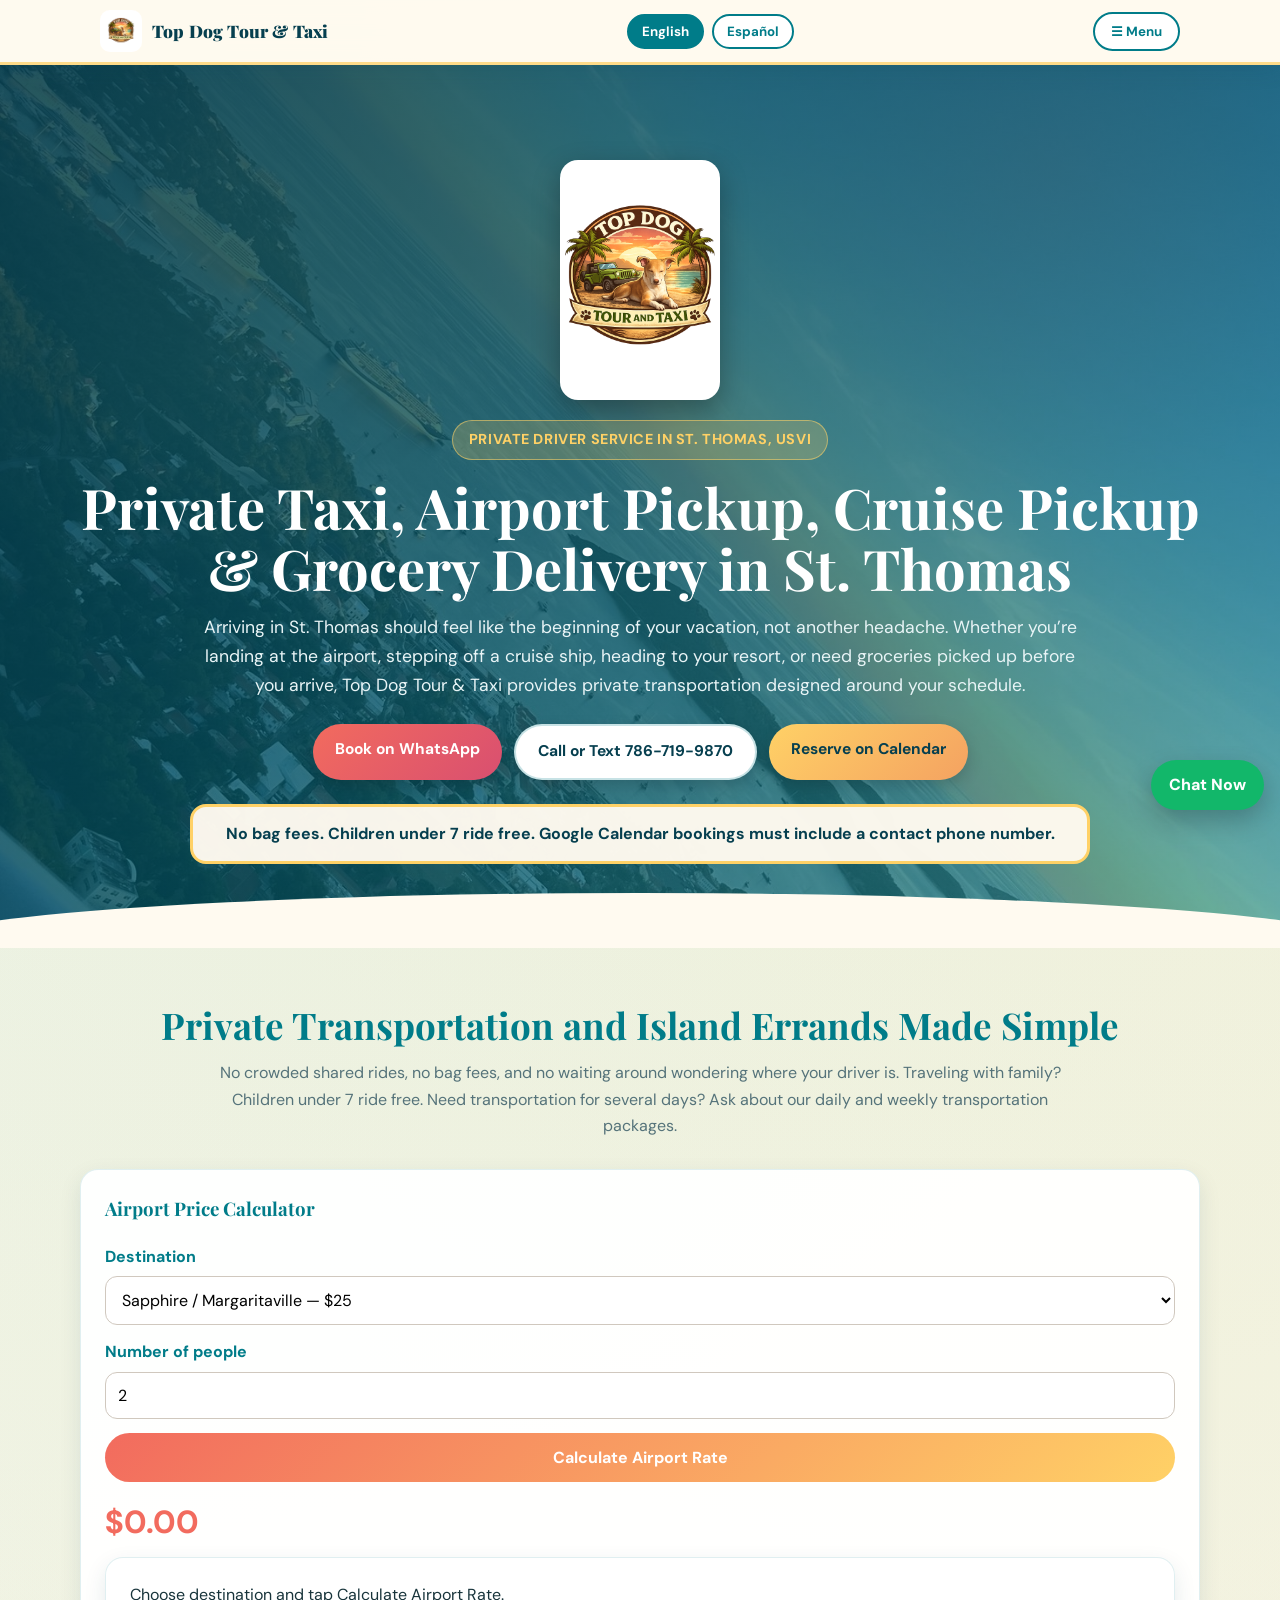
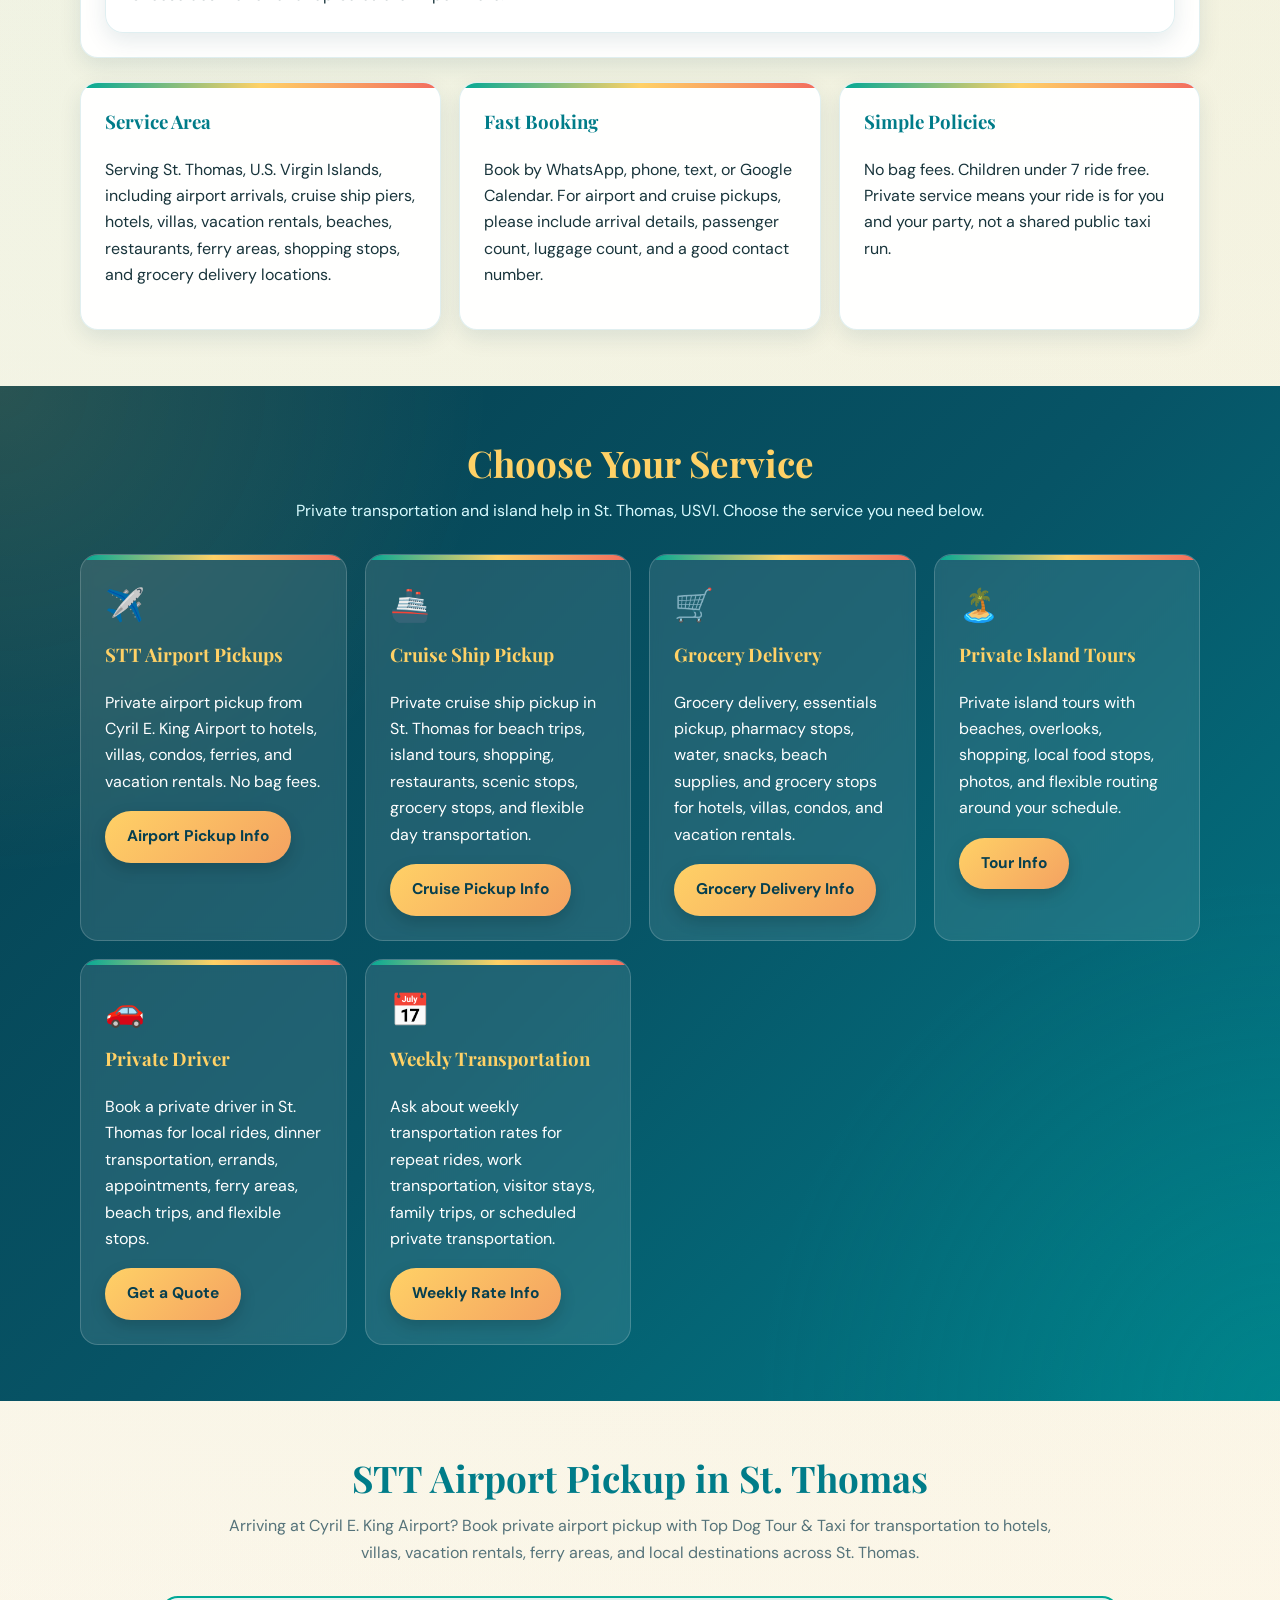
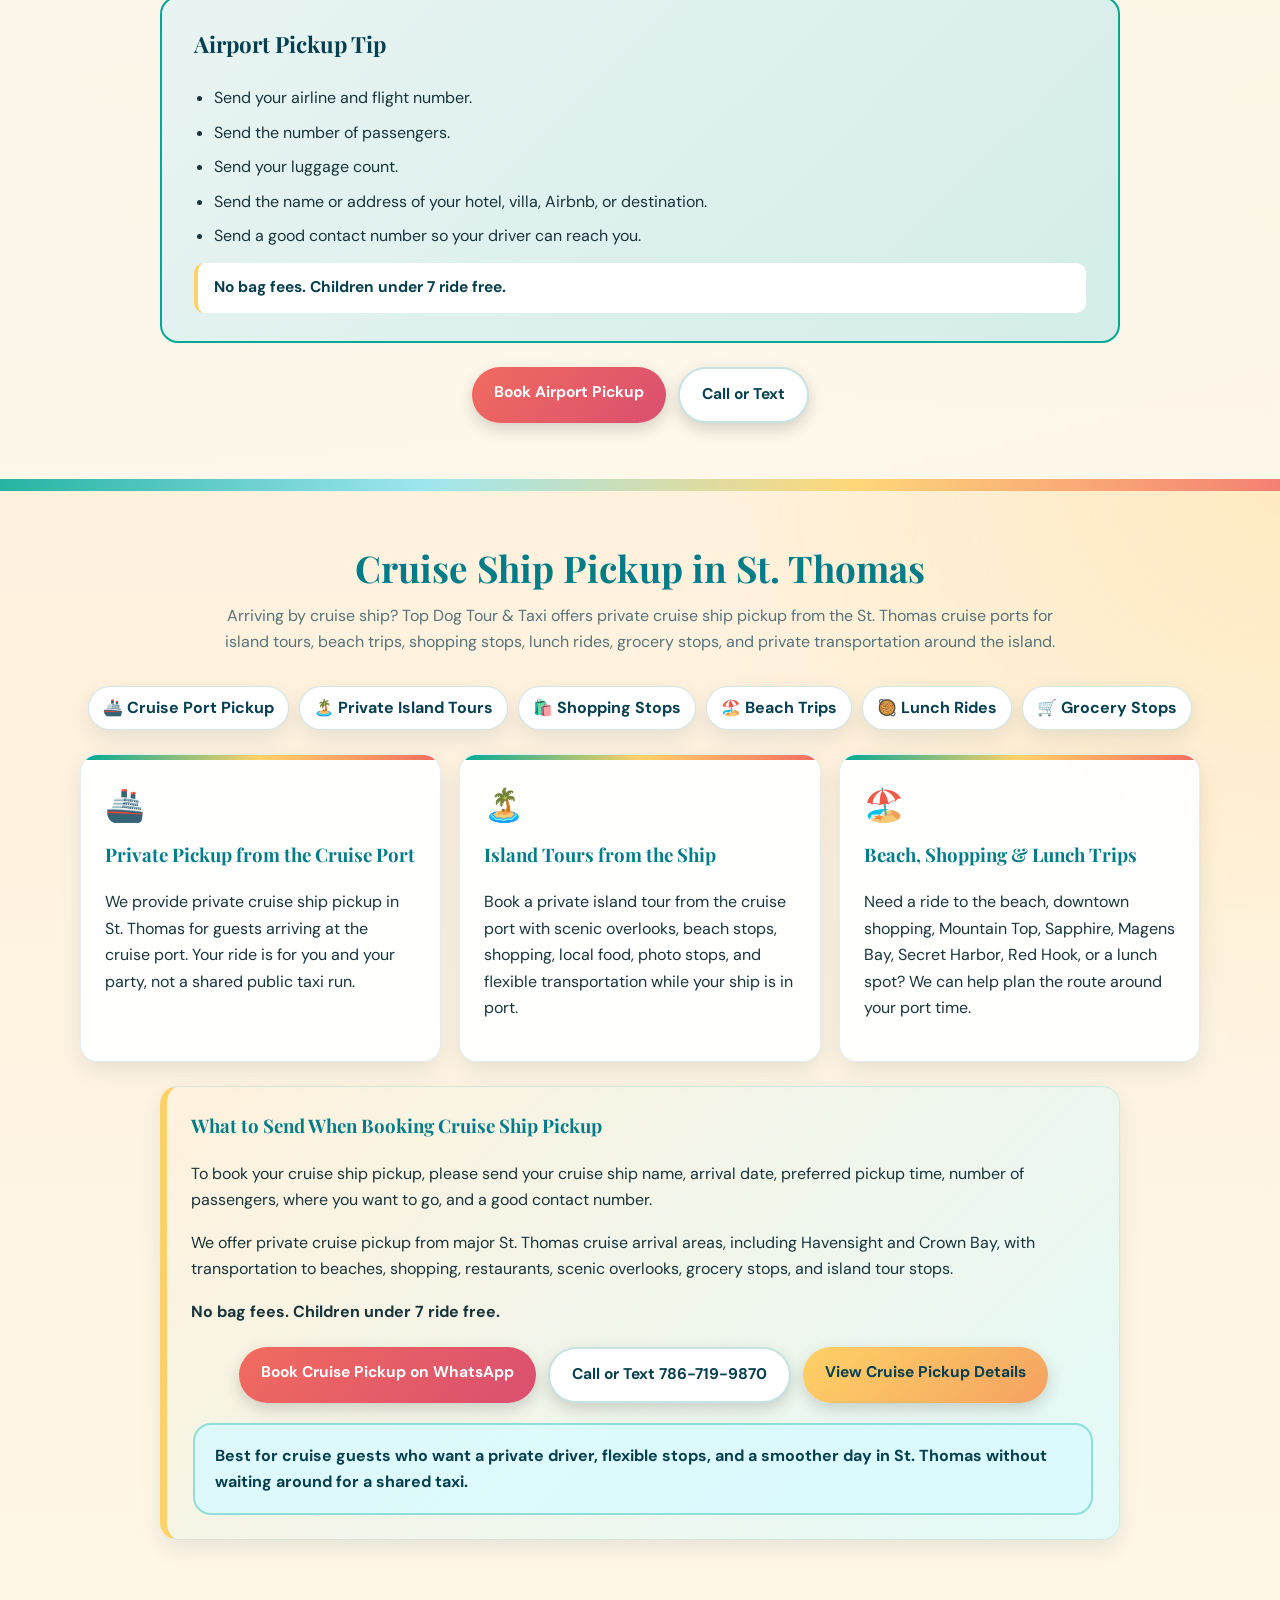
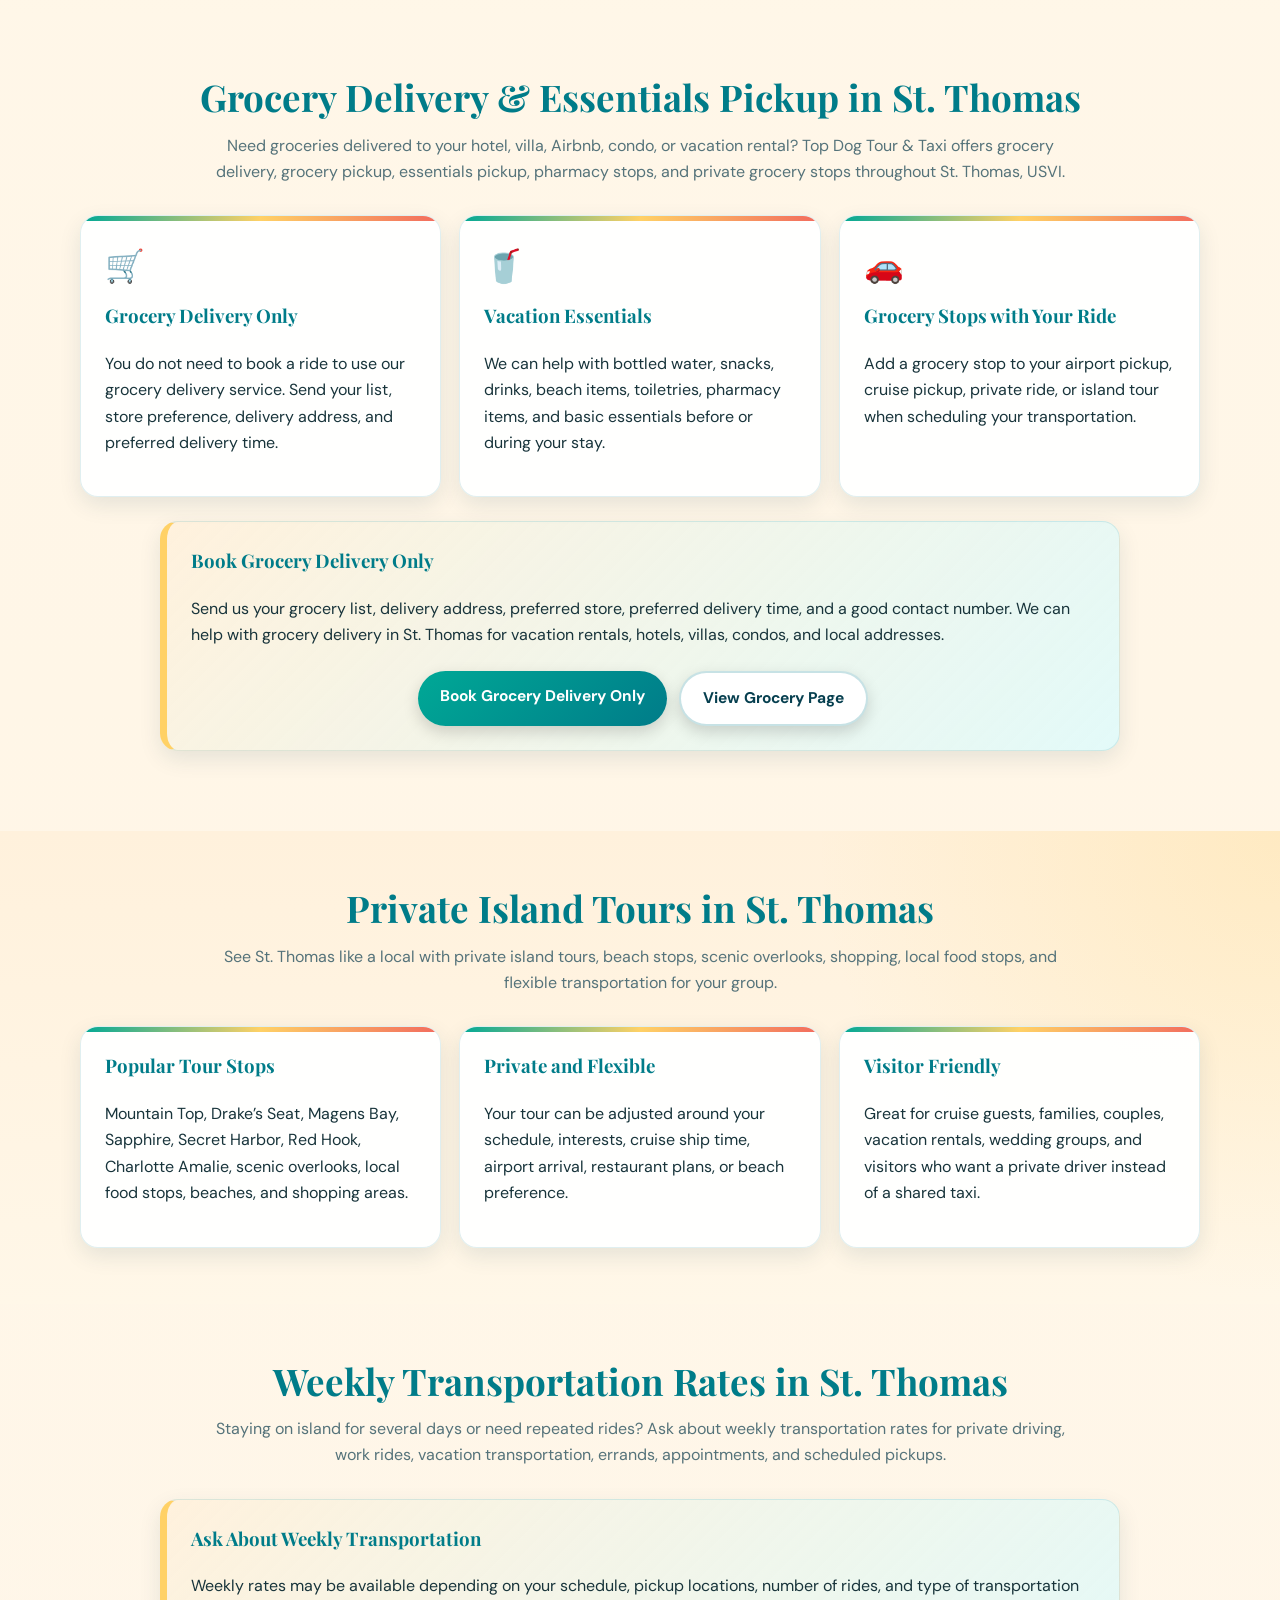
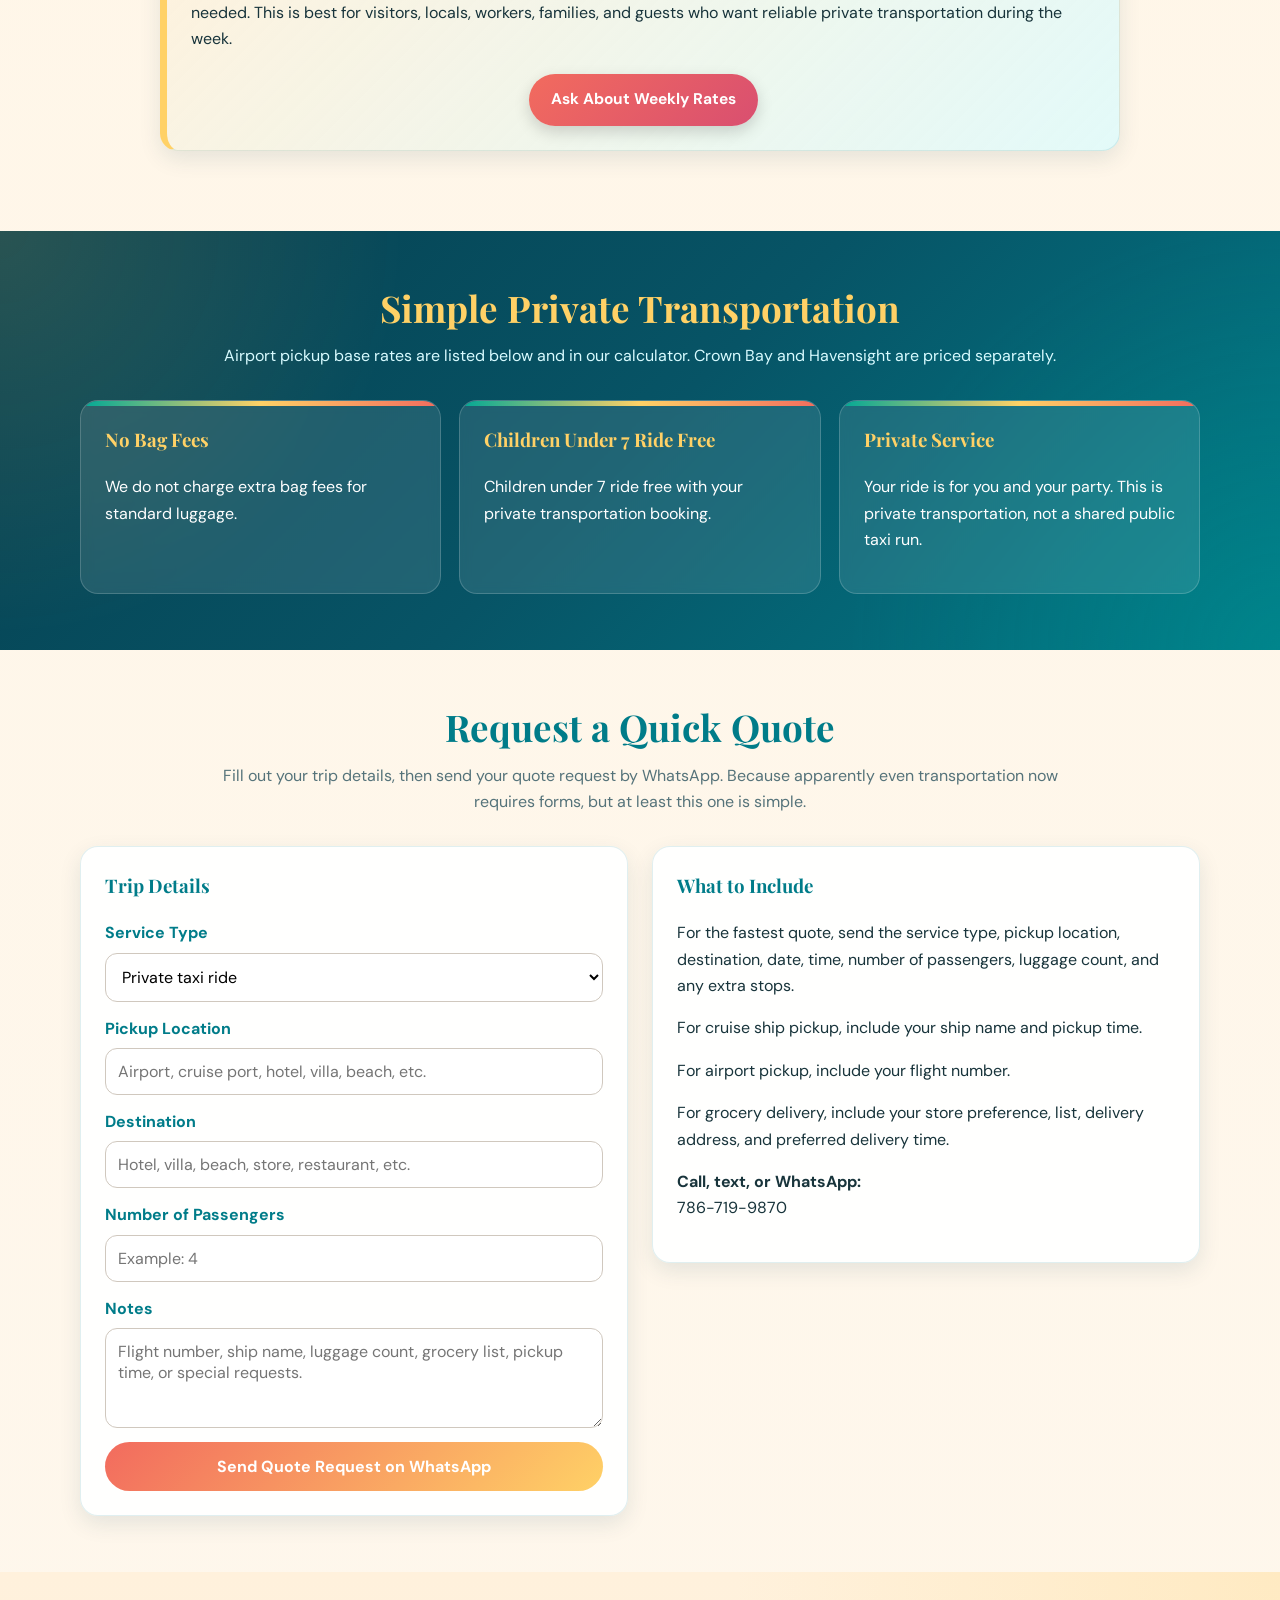
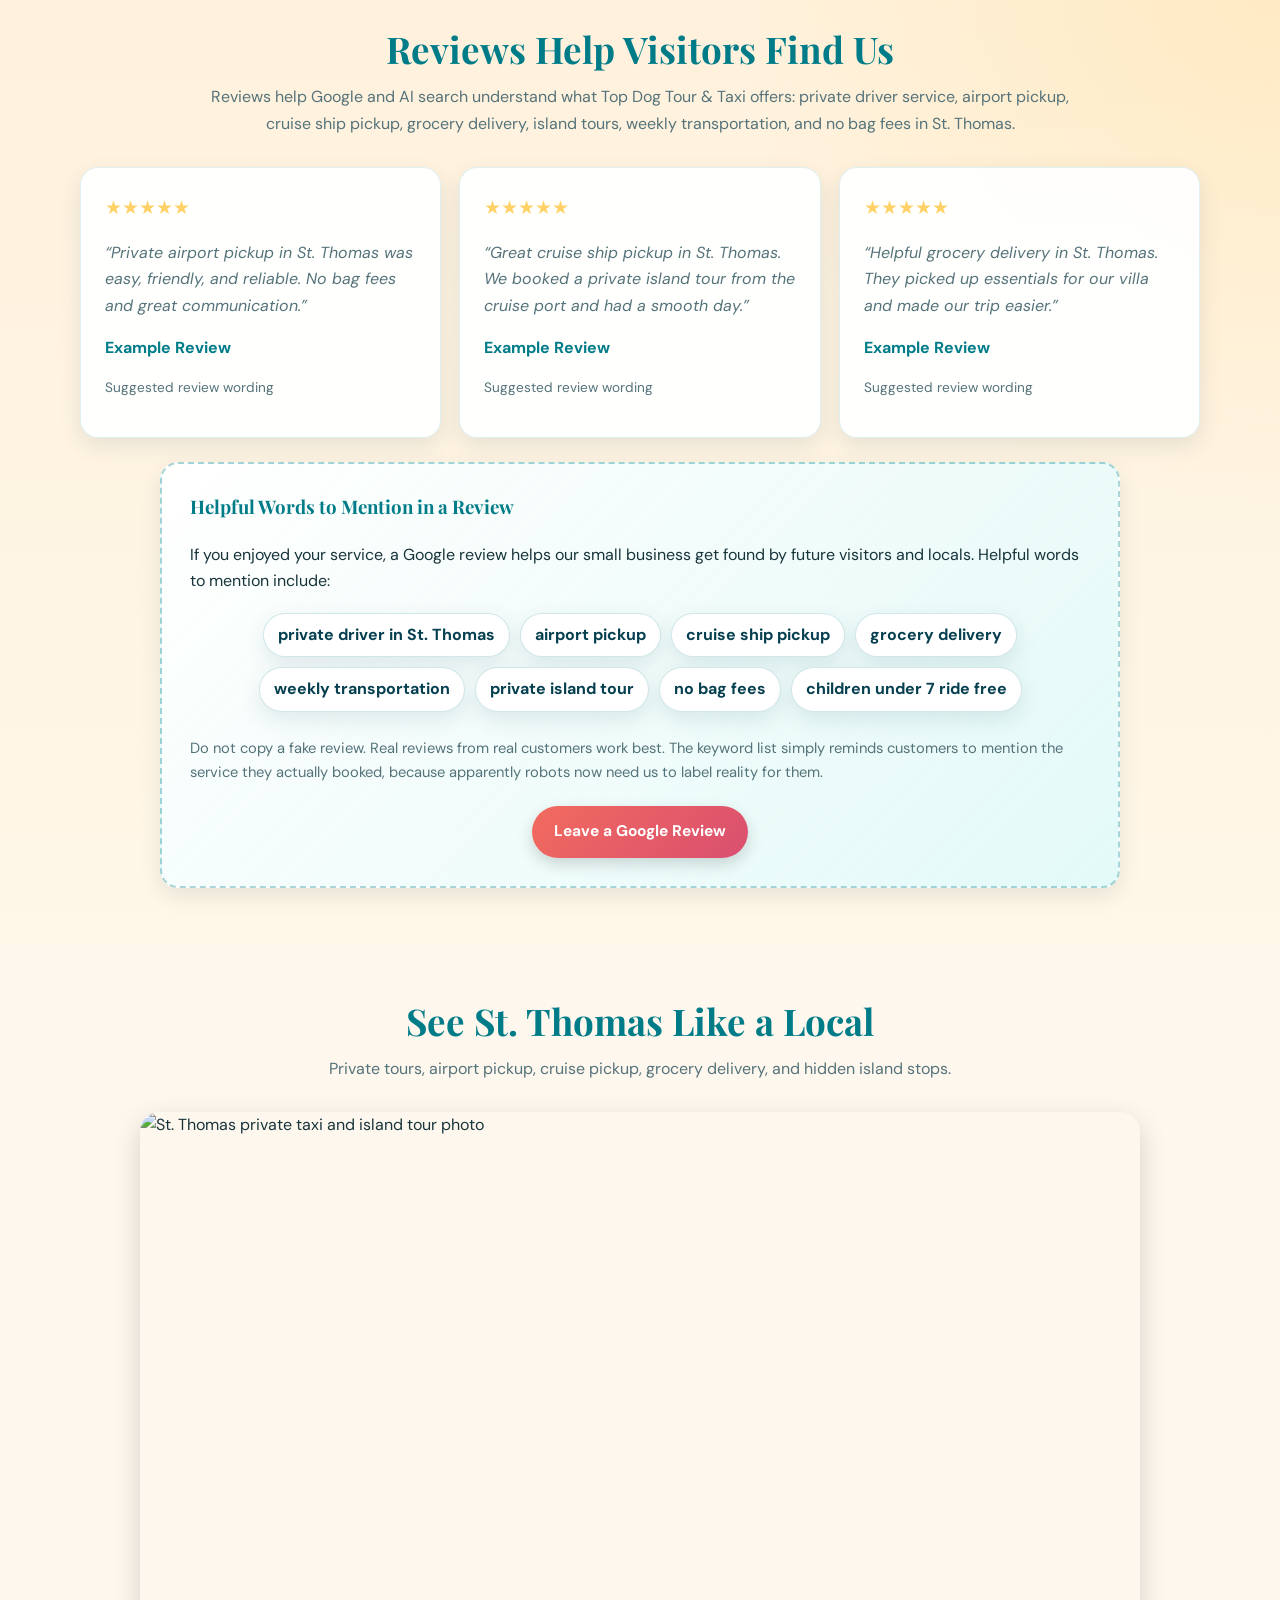
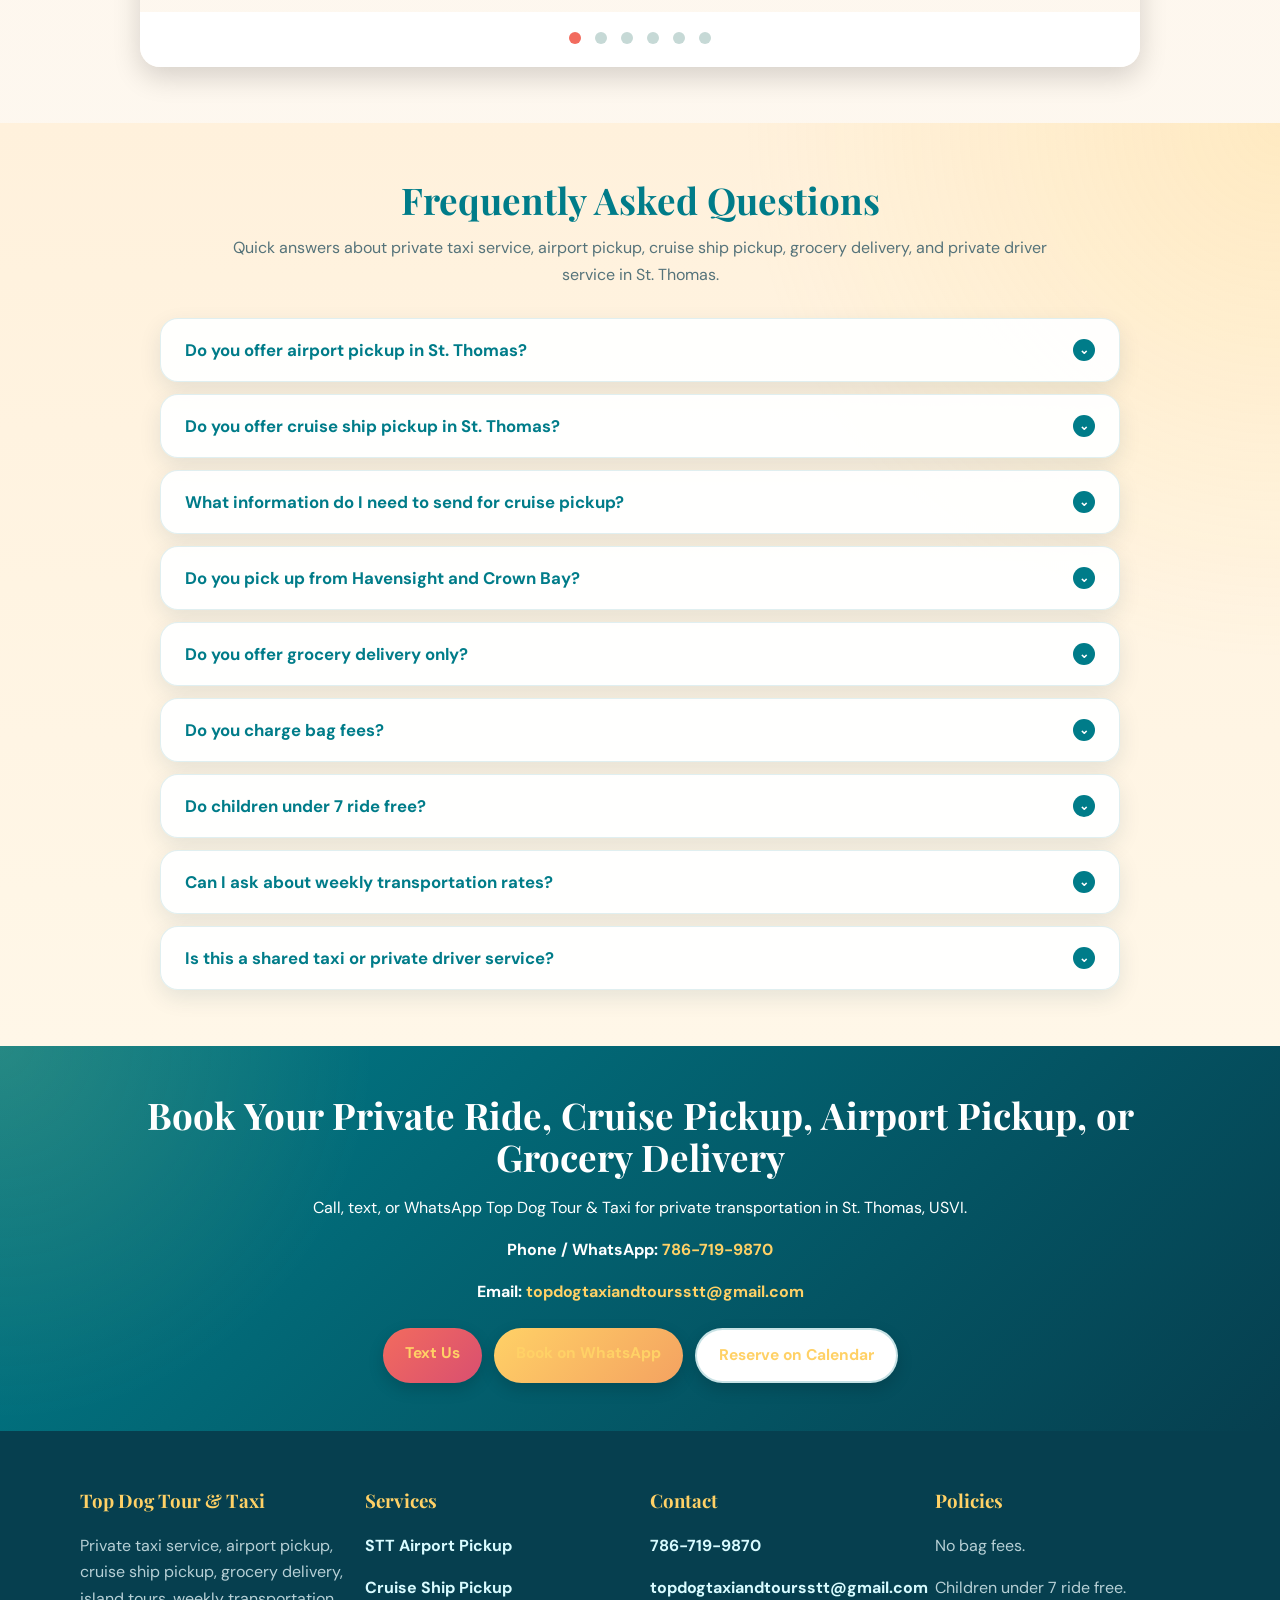
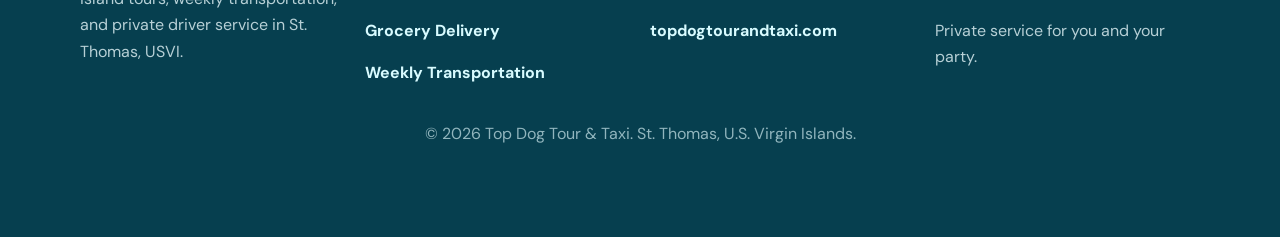
==== index.html @ 9dd07fcc "Improve homepage copy and contact UX for SEO" ====
<!DOCTYPE html>
<html lang="en">
<head>
  <meta charset="UTF-8" />
  <meta name="viewport" content="width=device-width, initial-scale=1.0" />

  <title>Private Taxi, Airport Pickup, Cruise Pickup & Grocery Delivery in St. Thomas | Top Dog Tour & Taxi</title>

  <meta name="description" content="Book private taxi rides, STT airport pickups, cruise ship pickup, private island tours, grocery stops, grocery delivery, essentials pickup, weekly transportation, and private driver service in St. Thomas, USVI. No bag fees. Children under 7 ride free." />

  <meta name="keywords" content="St. Thomas taxi service, private taxi St Thomas USVI, airport pickup St Thomas, STT airport pickup, cruise ship pickup St Thomas, cruise port transportation St Thomas, private island tour St Thomas, grocery delivery St Thomas, grocery pickup St Thomas, private driver St Thomas, weekly transportation St Thomas, Top Dog Tour and Taxi" />

  <meta name="robots" content="index, follow" />
  <link rel="canonical" href="https://topdogtourandtaxi.com/" />

  <meta property="og:title" content="Private Taxi, Airport Pickup, Cruise Pickup & Grocery Delivery in St. Thomas | Top Dog Tour & Taxi" />
  <meta property="og:description" content="Private rides, airport pickups, cruise ship pickup, island tours, grocery delivery, grocery stops, and flexible transportation in St. Thomas, USVI. No bag fees. Children under 7 ride free." />
  <meta property="og:url" content="https://topdogtourandtaxi.com/" />
  <meta property="og:type" content="website" />
  <meta property="og:image" content="https://topdogtourandtaxi.com/logo1.png" />

  <script type="application/ld+json">
  {
    "@context": "https://schema.org",
    "@type": "TaxiService",
    "name": "Top Dog Tour & Taxi",
    "url": "https://topdogtourandtaxi.com/",
    "telephone": "+17867199870",
    "email": "topdogtaxiandtoursstt@gmail.com",
    "image": "https://topdogtourandtaxi.com/logo1.png",
    "openingHours": "Mo-Su 00:00-23:59",
    "areaServed": {
      "@type": "Place",
      "name": "St. Thomas, U.S. Virgin Islands"
    },
    "description": "Private taxi rides, STT airport pickups, cruise ship pickup, island tours, grocery delivery, grocery stops, essentials pickup, weekly transportation, and private driver service in St. Thomas, USVI.",
    "priceRange": "$$",
    "sameAs": [
      "https://topdogtourandtaxi.com/",
      "https://www.facebook.com/"
    ],
    "hasOfferCatalog": {
      "@type": "OfferCatalog",
      "name": "Transportation and Delivery Services",
      "itemListElement": [
        {
          "@type": "Offer",
          "itemOffered": {
            "@type": "Service",
            "name": "Private Taxi Service in St. Thomas"
          }
        },
        {
          "@type": "Offer",
          "itemOffered": {
            "@type": "Service",
            "name": "STT Airport Pickup"
          }
        },
        {
          "@type": "Offer",
          "itemOffered": {
            "@type": "Service",
            "name": "Cruise Ship Pickup in St. Thomas"
          }
        },
        {
          "@type": "Offer",
          "itemOffered": {
            "@type": "Service",
            "name": "Grocery Delivery in St. Thomas"
          }
        },
        {
          "@type": "Offer",
          "itemOffered": {
            "@type": "Service",
            "name": "Private Island Tours in St. Thomas"
          }
        }
      ]
    }
  }
  </script>

  <style>
    @import url('https://fonts.googleapis.com/css2?family=Playfair+Display:wght@700;900&family=DM+Sans:wght@400;500;700&display=swap');

    * {
      box-sizing: border-box;
    }

    :root {
      --sand: #fff1dc;
      --warm: #f7dfbf;
      --ocean: #007c89;
      --deep: #063f4f;
      --teal: #00a896;
      --aqua: #8ee3ef;
      --lagoon: #d8fbff;
      --palm: #2f7d4f;
      --sun: #ffd166;
      --mango: #f4a261;
      --coral: #f26b5e;
      --hibiscus: #d94f70;
      --cream: #fffaf0;
      --white: #ffffff;
      --text: #18343b;
      --muted: #55737a;
      --border: #ead8c0;
      --shadow: 0 14px 34px rgba(6,63,79,0.16);
      --shadow-soft: 0 8px 22px rgba(6,63,79,0.10);
      --radius: 18px;
    }

    html {
      scroll-behavior: smooth;
    }

    body {
      margin: 0;
      font-family: 'DM Sans', Arial, sans-serif;
      background:
        radial-gradient(circle at top left, rgba(142,227,239,0.22), transparent 34%),
        radial-gradient(circle at top right, rgba(255,209,102,0.20), transparent 32%),
        linear-gradient(180deg, #fffaf0 0%, #fff6e7 48%, #fdf8f2 100%);
      color: var(--text);
      line-height: 1.65;
    }

    a {
      color: inherit;
      text-decoration: none;
    }

    img {
      max-width: 100%;
      height: auto;
    }

    .container {
      width: min(1120px, calc(100% - 32px));
      margin: 0 auto;
    }

    .skip-link {
      position: absolute;
      left: -999px;
      top: 12px;
      background: var(--deep);
      color: white;
      padding: 10px 14px;
      border-radius: 10px;
      z-index: 9999;
    }

    .skip-link:focus {
      left: 12px;
    }

    .topbar {
      position: sticky;
      top: 0;
      z-index: 99;
      background: rgba(255,250,240,0.96);
      backdrop-filter: blur(12px);
      box-shadow: 0 5px 22px rgba(6,63,79,0.12);
      border-bottom: 3px solid rgba(255,209,102,0.75);
    }

    .topbar-inner {
      max-width: 1120px;
      margin: auto;
      padding: 10px 20px;
      display: flex;
      align-items: center;
      justify-content: space-between;
      gap: 12px;
    }

    .brand {
      display: flex;
      align-items: center;
      gap: 10px;
      font-family: 'Playfair Display', serif;
      font-weight: 900;
      color: var(--deep);
      font-size: 1.08rem;
      white-space: nowrap;
      letter-spacing: 0.01em;
    }

    .brand img {
      width: 42px;
      height: 42px;
      object-fit: contain;
      border-radius: 10px;
      background: white;
    }

    .langs {
      display: flex;
      gap: 8px;
    }

    .lang-btn {
      border: 2px solid var(--ocean);
      background: white;
      color: var(--ocean);
      padding: 7px 13px;
      border-radius: 999px;
      font-weight: 700;
      cursor: pointer;
      font-family: 'DM Sans', sans-serif;
    }

    .lang-btn.active {
      background: var(--ocean);
      color: white;
    }

    .menu-wrap {
      position: relative;
    }

    .menu-button {
      border: 2px solid var(--ocean);
      background: white;
      color: var(--ocean);
      border-radius: 999px;
      padding: 9px 16px;
      font-weight: 700;
      cursor: pointer;
      font-family: 'DM Sans', sans-serif;
    }

    .menu {
      display: none;
      position: absolute;
      right: 0;
      top: 50px;
      background: white;
      min-width: 290px;
      border-radius: 18px;
      box-shadow: 0 12px 32px rgba(0,0,0,0.16);
      overflow: hidden;
      border: 1px solid var(--border);
    }

    .menu.open {
      display: block;
    }

    .menu a {
      display: block;
      padding: 13px 18px;
      color: var(--text);
      font-weight: 700;
      border-bottom: 1px solid #f0ece7;
    }

    .menu a:hover {
      background: var(--sand);
    }

    header.hero {
      position: relative;
      color: white;
      text-align: center;
      padding: 95px 20px 84px;
      background:
        linear-gradient(135deg, rgba(6,63,79,0.88), rgba(0,124,137,0.58)),
        radial-gradient(circle at 20% 20%, rgba(255,209,102,0.25), transparent 28%),
        radial-gradient(circle at 82% 12%, rgba(242,107,94,0.24), transparent 26%),
        url("home-bg.jpg") center/cover no-repeat;
      overflow: hidden;
    }

    header.hero::after {
      content: "";
      position: absolute;
      left: -8%;
      right: -8%;
      bottom: -55px;
      height: 110px;
      background: var(--cream);
      border-radius: 50% 50% 0 0;
      z-index: 0;
    }

    .hero .container {
      position: relative;
      z-index: 1;
    }

    .top-logo {
      width: 160px;
      max-width: 80%;
      display: block;
      margin: 0 auto 20px;
      border-radius: 18px;
      background: white;
      box-shadow: 0 10px 28px rgba(0,0,0,0.30);
    }

    .logo-fallback {
      display: none;
      margin: 0 auto 20px;
      background: white;
      color: var(--ocean);
      border: 3px solid var(--sun);
      border-radius: 18px;
      padding: 18px;
      max-width: 330px;
      font-family: 'Playfair Display', serif;
      font-size: 1.5rem;
      font-weight: 900;
    }

    .eyebrow {
      display: inline-block;
      background: rgba(255,209,102,0.22);
      border: 1px solid rgba(255,209,102,0.55);
      color: var(--sun);
      border-radius: 999px;
      padding: 7px 16px;
      font-weight: 700;
      margin-bottom: 16px;
      letter-spacing: 0.04em;
      font-size: 0.9rem;
      text-transform: uppercase;
    }

    h1 {
      font-family: 'Playfair Display', serif;
      font-size: clamp(2rem, 5vw, 3.5rem);
      line-height: 1.1;
      margin: 0 0 14px;
    }

    .subtitle {
      max-width: 900px;
      margin: 0 auto 24px;
      color: #e8f4f6;
      font-size: 1.1rem;
    }

    .button-row {
      display: flex;
      flex-wrap: wrap;
      justify-content: center;
      gap: 12px;
      margin-top: 22px;
    }

    .btn {
      display: inline-block;
      padding: 13px 22px;
      border-radius: 999px;
      font-weight: 700;
      text-align: center;
      border: 0;
      cursor: pointer;
      box-shadow: 0 6px 16px rgba(0,0,0,0.16);
      transition: transform 0.15s, box-shadow 0.15s;
      font-family: 'DM Sans', sans-serif;
      font-size: 0.97rem;
    }

    .btn:hover {
      transform: translateY(-2px);
      box-shadow: 0 10px 22px rgba(0,0,0,0.22);
    }

    .btn-primary {
      background: linear-gradient(135deg, var(--coral), var(--hibiscus));
      color: white;
    }

    .btn-secondary {
      background: white;
      color: var(--deep);
      border: 2px solid rgba(0,124,137,0.22);
    }

    .btn-gold {
      background: linear-gradient(135deg, var(--sun), var(--mango));
      color: var(--deep);
    }

    .btn-teal {
      background: linear-gradient(135deg, var(--teal), var(--ocean));
      color: white;
    }

    .notice {
      max-width: 900px;
      margin: 24px auto 0;
      background: rgba(255,250,240,0.97);
      color: var(--deep);
      border: 3px solid var(--sun);
      border-radius: 16px;
      padding: 14px 18px;
      font-weight: 700;
    }

    section {
      padding: 56px 0;
    }

    h2 {
      font-family: 'Playfair Display', serif;
      text-align: center;
      color: var(--ocean);
      font-size: clamp(1.7rem, 4vw, 2.3rem);
      line-height: 1.15;
      margin: 0 0 14px;
    }

    .section-note {
      max-width: 860px;
      margin: 0 auto 30px;
      text-align: center;
      color: var(--muted);
    }

    .grid {
      display: grid;
      grid-template-columns: repeat(auto-fit, minmax(248px, 1fr));
      gap: 18px;
    }

    .card,
    .highlight,
    .quote-box,
    .faq-item,
    .testimonial,
    .review-card {
      background: rgba(255,255,255,0.94);
      border-radius: var(--radius);
      padding: 24px;
      box-shadow: var(--shadow-soft);
      border: 1px solid rgba(0,124,137,0.12);
    }

    .card {
      position: relative;
      overflow: hidden;
    }

    .card::before {
      content: "";
      position: absolute;
      top: 0;
      left: 0;
      width: 100%;
      height: 5px;
      background: linear-gradient(90deg, var(--teal), var(--sun), var(--coral));
    }

    .card h3,
    .highlight h3,
    .quote-box h3,
    .testimonial h3,
    .review-card h3 {
      margin-top: 0;
      color: var(--ocean);
      font-family: 'Playfair Display', serif;
    }

    .highlight {
      max-width: 960px;
      margin: 24px auto;
      background:
        linear-gradient(135deg, rgba(255,241,220,0.98), rgba(216,251,255,0.72));
      border-left: 7px solid var(--sun);
      border-top: 1px solid rgba(0,124,137,0.12);
    }

    .service-icon {
      font-size: 2rem;
      margin-bottom: 8px;
    }

    .small {
      font-size: 0.92rem;
      color: var(--muted);
    }

    .dark-section {
      background:
        radial-gradient(circle at top left, rgba(255,209,102,0.14), transparent 30%),
        radial-gradient(circle at bottom right, rgba(0,168,150,0.20), transparent 32%),
        linear-gradient(135deg, #063f4f 0%, #075466 50%, #007c89 100%);
      color: white;
    }

    .dark-section h2 {
      color: var(--sun);
    }

    .dark-section .section-note {
      color: #d8fbff;
    }

    .dark-section .card,
    .dark-section .testimonial {
      background: rgba(255,255,255,0.10);
      color: white;
      border: 1px solid rgba(255,255,255,0.18);
      box-shadow: none;
      backdrop-filter: blur(6px);
    }

    .dark-section .card h3,
    .dark-section .testimonial h3 {
      color: var(--sun);
    }

    .dark-section .small {
      color: #d8fbff;
    }

    .sand-section {
      background:
        radial-gradient(circle at top right, rgba(255,209,102,0.22), transparent 34%),
        linear-gradient(180deg, #fff1dc 0%, #fff7e8 100%);
    }

    .tropical-divider {
      height: 12px;
      background: linear-gradient(90deg, var(--teal), var(--aqua), var(--sun), var(--coral));
      opacity: 0.85;
    }

    .cruise-badge-row,
    .keyword-badge-row {
      display: flex;
      flex-wrap: wrap;
      gap: 10px;
      justify-content: center;
      margin: 18px 0 24px;
    }

    .cruise-badge,
    .keyword-badge {
      background: white;
      color: var(--deep);
      border: 1px solid rgba(0,124,137,0.18);
      border-radius: 999px;
      padding: 8px 14px;
      font-weight: 700;
      box-shadow: var(--shadow-soft);
    }

    .port-note {
      background: rgba(216,251,255,0.82);
      border: 2px solid rgba(0,168,150,0.35);
      border-radius: var(--radius);
      padding: 18px 20px;
      color: var(--deep);
      font-weight: 700;
      margin: 20px auto 0;
      max-width: 900px;
    }

    .steps {
      counter-reset: step;
    }

    .step {
      position: relative;
      padding-left: 58px;
    }

    .step::before {
      counter-increment: step;
      content: counter(step);
      position: absolute;
      left: 18px;
      top: 22px;
      width: 32px;
      height: 32px;
      border-radius: 50%;
      background: var(--coral);
      color: white;
      display: grid;
      place-items: center;
      font-weight: 700;
    }

    .form-grid {
      display: grid;
      grid-template-columns: 1fr 1fr;
      gap: 24px;
      align-items: start;
    }

    .field {
      display: flex;
      flex-direction: column;
      gap: 6px;
      margin-bottom: 14px;
    }

    label {
      font-weight: 700;
      color: var(--ocean);
    }

    input,
    select,
    textarea {
      width: 100%;
      padding: 12px;
      border: 1px solid #d0c8be;
      border-radius: 12px;
      font-size: 1rem;
      background: white;
      font-family: 'DM Sans', sans-serif;
    }

    textarea {
      min-height: 100px;
      resize: vertical;
    }

    .calc-btn {
      width: 100%;
      padding: 14px;
      background: linear-gradient(135deg, var(--coral), var(--sun));
      color: white;
      border: 0;
      border-radius: 999px;
      font-weight: 700;
      font-size: 1rem;
      cursor: pointer;
      font-family: 'DM Sans', sans-serif;
    }

    .quote-total {
      font-size: 2rem;
      font-weight: 700;
      color: var(--coral);
      margin: 8px 0;
    }

    .faq-list {
      display: grid;
      gap: 12px;
      max-width: 960px;
      margin: 0 auto;
    }

    .faq-item {
      padding: 0;
      overflow: hidden;
    }

    .faq-question {
      width: 100%;
      background: none;
      border: none;
      text-align: left;
      padding: 20px 24px;
      font-family: 'DM Sans', sans-serif;
      font-size: 1.05rem;
      font-weight: 700;
      color: var(--ocean);
      cursor: pointer;
      display: flex;
      justify-content: space-between;
      align-items: center;
      gap: 12px;
    }

    .faq-question:hover {
      background: var(--sand);
    }

    .faq-chevron {
      flex-shrink: 0;
      width: 22px;
      height: 22px;
      border-radius: 50%;
      background: var(--ocean);
      color: white;
      display: grid;
      place-items: center;
      font-size: 0.75rem;
      transition: transform 0.3s;
    }

    .faq-item.open .faq-chevron {
      transform: rotate(180deg);
    }

    .faq-answer {
      max-height: 0;
      overflow: hidden;
      transition: max-height 0.35s ease, padding 0.3s ease;
      padding: 0 24px;
      color: var(--muted);
      line-height: 1.7;
    }

    .faq-item.open .faq-answer {
      max-height: 500px;
      padding: 0 24px 20px;
    }

    .arrival-tip {
      background: linear-gradient(135deg, #e8f4f2, #d4ede9);
      border: 2px solid var(--teal);
      border-radius: var(--radius);
      padding: 28px 32px;
      max-width: 960px;
      margin: 0 auto 24px;
    }

    .arrival-tip h3 {
      font-family: 'Playfair Display', serif;
      color: var(--deep);
      margin-top: 0;
      font-size: 1.4rem;
    }

    .arrival-tip ul {
      padding-left: 20px;
      color: var(--text);
      margin: 12px 0;
    }

    .arrival-tip ul li {
      margin-bottom: 8px;
    }

    .tip-callout {
      background: white;
      border-left: 4px solid var(--sun);
      border-radius: 10px;
      padding: 12px 16px;
      margin-top: 14px;
      font-weight: 700;
      color: var(--deep);
      font-size: 0.97rem;
    }

    .reviews-grid {
      display: grid;
      grid-template-columns: repeat(auto-fit, minmax(280px, 1fr));
      gap: 18px;
    }

    .stars {
      color: var(--sun);
      font-size: 1.2rem;
      margin-bottom: 8px;
    }

    .review-text {
      color: var(--muted);
      font-style: italic;
      margin-bottom: 12px;
    }

    .review-author {
      font-weight: 700;
      color: var(--ocean);
    }

    .review-source {
      font-size: 0.85rem;
      color: var(--muted);
    }

    .review-request {
      max-width: 960px;
      margin: 24px auto 0;
      background:
        linear-gradient(135deg, rgba(255,255,255,0.96), rgba(216,251,255,0.72));
      border: 2px dashed rgba(0,124,137,0.32);
      border-radius: var(--radius);
      padding: 28px;
      box-shadow: var(--shadow-soft);
    }

    .review-request h3 {
      margin-top: 0;
      font-family: 'Playfair Display', serif;
      color: var(--ocean);
    }

    .slideshow {
      max-width: 1000px;
      margin: auto;
      overflow: hidden;
      border-radius: 20px;
      box-shadow: 0 10px 28px rgba(0,0,0,0.16);
    }

    .slides {
      display: none;
      width: 100%;
      height: 500px;
      object-fit: cover;
    }

    .slides.active {
      display: block;
    }

    .dots {
      text-align: center;
      padding: 14px;
      background: white;
    }

    .dot {
      height: 12px;
      width: 12px;
      margin: 0 5px;
      background: #c6d9d6;
      border-radius: 50%;
      display: inline-block;
      cursor: pointer;
    }

    .dot.active {
      background: var(--coral);
    }

    .contact-strip {
      background:
        radial-gradient(circle at top left, rgba(255,209,102,0.15), transparent 28%),
        linear-gradient(135deg, var(--ocean), var(--deep));
      color: white;
      text-align: center;
      padding: 48px 20px;
    }

    .contact-strip h2 {
      color: white;
    }

    .contact-strip a {
      color: var(--sun);
      font-weight: 700;
    }

    footer {
      background: var(--deep);
      color: #b7d0d6;
      padding: 36px 0 90px;
    }

    .footer-grid {
      display: grid;
      grid-template-columns: repeat(auto-fit, minmax(210px, 1fr));
      gap: 20px;
    }

    footer h3 {
      color: var(--sun);
      margin-bottom: 8px;
      font-family: 'Playfair Display', serif;
    }

    footer a {
      color: #d8fbff;
      font-weight: 700;
    }

    .copyright {
      text-align: center;
      padding: 18px 20px 0;
      color: #91b5bd;
    }


    .floating-sms {
      position: fixed;
      right: 16px;
      bottom: 90px;
      z-index: 1100;
      background: #12b76a;
      color: #fff;
      padding: 12px 18px;
      border-radius: 999px;
      font-weight: 800;
      text-decoration: none;
      box-shadow: 0 10px 24px rgba(0,0,0,.22);
    }

    .floating-sms:hover { filter: brightness(1.08); }

    .mobile-booking {
      display: none;
      position: fixed;
      left: 0;
      right: 0;
      bottom: 0;
      z-index: 100;
      background: white;
      border-top: 2px solid var(--sun);
      box-shadow: 0 -8px 22px rgba(0,0,0,0.12);
      padding: 10px;
      gap: 8px;
    }

    .mobile-booking a {
      flex: 1;
      text-align: center;
      border-radius: 999px;
      padding: 10px 8px;
      font-weight: 700;
      color: white;
      background: var(--ocean);
      font-size: 0.88rem;
    }

    .mobile-booking a:nth-child(1) {
      background: var(--ocean);
    }

    .mobile-booking a:nth-child(2) {
      background: var(--coral);
    }

    .mobile-booking a:nth-child(3) {
      background: var(--sun);
      color: var(--deep);
    }

    @media (max-width: 850px) {
      .topbar-inner {
        flex-wrap: wrap;
      }

      .form-grid {
        grid-template-columns: 1fr;
      }

      .btn {
        width: 100%;
      }

      h1 {
        font-size: 2rem;
      }

      .slides {
        height: 300px;
      }

      .mobile-booking {
        display: flex;
      }

      .arrival-tip {
        padding: 20px;
      }

      .menu {
        right: auto;
        left: 0;
      }
    }
  </style>
</head>

<body>
  <a class="skip-link" href="#main">Skip to main content</a>

  <div class="topbar">
    <div class="topbar-inner">
      <a class="brand" href="#top" aria-label="Top Dog Tour and Taxi home">
        <img src="logo1.png" alt="Top Dog Tour and Taxi logo" onerror="this.style.display='none';" />
        Top Dog Tour &amp; Taxi
      </a>

      <div class="langs">
        <button class="lang-btn active" onclick="setLanguage('en')" id="btnEn">English</button>
        <button class="lang-btn" onclick="setLanguage('es')" id="btnEs">Español</button>
      </div>

      <div class="menu-wrap">
        <button class="menu-button" id="menuButton" onclick="toggleMenu()">☰ Menu</button>
        <nav class="menu" id="mainMenu">
          <a href="#services">Services</a>
          <a href="#airport">Airport Pickups</a>
          <a href="#cruise">Cruise Ship Pickup</a>
          <a href="#grocery">Grocery Delivery</a>
          <a href="#weekly">Weekly Transportation</a>
          <a href="#rates">Rates</a>
          <a href="#quote">Quick Quote</a>
          <a href="price-calculator.html">Price Calculator</a>
          <a href="#reviews">Reviews</a>
          <a href="#faq">FAQ</a>
          <a href="#contact">Contact</a>
          <a href="local-rides.html">Local Rides</a>
          <a href="grocery.html">Grocery Page</a>
          <a href="cruise-pickup.html">Cruise Ship Page</a>
          <a href="https://wa.me/17867199870?text=Hi%20Top%20Dog%20Tour%20%26%20Taxi%2C%20I%20want%20to%20book%20a%20ride%20or%20grocery%20pickup%20in%20St.%20Thomas." target="_blank" rel="noopener">Book on WhatsApp</a>
        </nav>
      </div>
    </div>
  </div>

  <header class="hero" id="top">
    <div class="container">
      <img src="logo1.png" class="top-logo" alt="Top Dog Tour and Taxi Logo" width="160" height="160"
        onerror="this.style.display='none';document.getElementById('logoFallback').style.display='block';" />

      <div id="logoFallback" class="logo-fallback">Top Dog Tour &amp; Taxi</div>

      <div class="eyebrow"
        data-en="Private driver service in St. Thomas, USVI"
        data-es="Servicio privado de chofer en St. Thomas, USVI">
        Private driver service in St. Thomas, USVI
      </div>

      <h1
        data-en="Private Taxi, Airport Pickup, Cruise Pickup & Grocery Delivery in St. Thomas"
        data-es="Taxi privado, recogida en aeropuerto, recogida de cruceros y entrega de compras en St. Thomas">
        Private Taxi, Airport Pickup, Cruise Pickup &amp; Grocery Delivery in St. Thomas
      </h1>

      <p class="subtitle"
        data-en="Arriving in St. Thomas should feel like the beginning of your vacation, not another headache. Whether you’re landing at the airport, stepping off a cruise ship, heading to your resort, or need groceries picked up before you arrive, Top Dog Tour & Taxi provides private transportation designed around your schedule."
        data-es="Llegar a St. Thomas debe sentirse como el inicio de tus vacaciones, no como otro problema. Ya sea que llegues al aeropuerto, bajes de un crucero, vayas a tu resort o necesites compras antes de llegar, Top Dog Tour & Taxi ofrece transporte privado adaptado a tu horario.">
        Arriving in St. Thomas should feel like the beginning of your vacation, not another headache. Whether you’re landing at the airport, stepping off a cruise ship, heading to your resort, or need groceries picked up before you arrive, Top Dog Tour &amp; Taxi provides private transportation designed around your schedule.
      </p>

      <div class="button-row">
        <a class="btn btn-primary" href="https://wa.me/17867199870?text=Hi%20Top%20Dog%20Tour%20%26%20Taxi%2C%20I%20want%20to%20book%20a%20ride%20or%20grocery%20pickup%20in%20St.%20Thomas." target="_blank" rel="noopener">Book on WhatsApp</a>
        <a class="btn btn-secondary" href="tel:7867199870">Call or Text <span>786-719-9870</span></a>
        <a class="btn btn-gold" href="https://calendar.app.google/QhGbrGE2vqHfdK3t5" target="_blank" rel="noopener">Reserve on Calendar</a>
      </div>

      <div class="notice">
        No bag fees. Children under 7 ride free. Google Calendar bookings must include a contact phone number.
      </div>
    </div>
  </header>

  <main id="main">
    <section id="trust">
      <div class="container">
        <h2
          data-en="Private Transportation and Island Errands Made Simple"
          data-es="Transporte privado y diligencias en la isla sin complicaciones">
          Private Transportation and Island Errands Made Simple
        </h2>

        <p class="section-note">
          No crowded shared rides, no bag fees, and no waiting around wondering where your driver is. Traveling with family? Children under 7 ride free. Need transportation for several days? Ask about our daily and weekly transportation packages.
        </p>

        <div class="quote-box" style="margin-bottom:24px;">
          <h3>Airport Price Calculator</h3>
          <div class="field">
            <label for="airportZoneHome">Destination</label>
            <select id="airportZoneHome">
              <option value="25">Sapphire / Margaritaville — $25</option>
              <option value="23">Red Hook — $23</option>
              <option value="20">Bolongo — $20</option>
              <option value="12">Crown Bay — $12</option>
              <option value="15">Blackbeard’s Castle — $15</option>
              <option value="18">Marriott / Frenchman’s Reef — $18</option>
              <option value="25">Magens / Peterborg — $25</option>
              <option value="25">Ritz / Secret Harbour — $25</option>
              <option value="15">Havensight — $15</option>
              <option value="ask">Airbnb / villa not listed — custom/ask</option>
            </select>
          </div>
          <div class="field">
            <label for="airportPeopleHome">Number of people</label>
            <input id="airportPeopleHome" type="number" min="1" value="2" />
          </div>
          <button class="calc-btn" onclick="calcAirportHome()">Calculate Airport Rate</button>
          <div class="quote-total" id="airportTotalHome" style="margin-top:14px;">$0.00</div>
          <div class="quote-box" id="airportBreakdownHome">Choose destination and tap Calculate Airport Rate.</div>
        </div>

        <div class="grid">
          <div class="card">
            <h3>Service Area</h3>
            <p>
              Serving St. Thomas, U.S. Virgin Islands, including airport arrivals, cruise ship piers, hotels, villas, vacation rentals, beaches, restaurants, ferry areas, shopping stops, and grocery delivery locations.
            </p>
          </div>

          <div class="card">
            <h3>Fast Booking</h3>
            <p>
              Book by WhatsApp, phone, text, or Google Calendar. For airport and cruise pickups, please include arrival details, passenger count, luggage count, and a good contact number.
            </p>
          </div>

          <div class="card">
            <h3>Simple Policies</h3>
            <p>
              No bag fees. Children under 7 ride free. Private service means your ride is for you and your party, not a shared public taxi run.
            </p>
          </div>
        </div>
      </div>
    </section>

    <section id="services" class="dark-section">
      <div class="container">
        <h2>Choose Your Service</h2>
        <p class="section-note">
          Private transportation and island help in St. Thomas, USVI. Choose the service you need below.
        </p>

        <div class="grid">
          <div class="card">
            <div class="service-icon">✈️</div>
            <h3>STT Airport Pickups</h3>
            <p>
              Private airport pickup from Cyril E. King Airport to hotels, villas, condos, ferries, and vacation rentals. No bag fees.
            </p>
            <a class="btn btn-gold" href="#airport">Airport Pickup Info</a>
          </div>

          <div class="card">
            <div class="service-icon">🚢</div>
            <h3>Cruise Ship Pickup</h3>
            <p>
              Private cruise ship pickup in St. Thomas for beach trips, island tours, shopping, restaurants, scenic stops, grocery stops, and flexible day transportation.
            </p>
            <a class="btn btn-gold" href="#cruise">Cruise Pickup Info</a>
          </div>

          <div class="card">
            <div class="service-icon">🛒</div>
            <h3>Grocery Delivery</h3>
            <p>
              Grocery delivery, essentials pickup, pharmacy stops, water, snacks, beach supplies, and grocery stops for hotels, villas, condos, and vacation rentals.
            </p>
            <a class="btn btn-gold" href="#grocery">Grocery Delivery Info</a>
          </div>

          <div class="card">
            <div class="service-icon">🏝️</div>
            <h3>Private Island Tours</h3>
            <p>
              Private island tours with beaches, overlooks, shopping, local food stops, photos, and flexible routing around your schedule.
            </p>
            <a class="btn btn-gold" href="#tours">Tour Info</a>
          </div>

          <div class="card">
            <div class="service-icon">🚗</div>
            <h3>Private Driver</h3>
            <p>
              Book a private driver in St. Thomas for local rides, dinner transportation, errands, appointments, ferry areas, beach trips, and flexible stops.
            </p>
            <a class="btn btn-gold" href="#quote">Get a Quote</a>
          </div>

          <div class="card">
            <div class="service-icon">📅</div>
            <h3>Weekly Transportation</h3>
            <p>
              Ask about weekly transportation rates for repeat rides, work transportation, visitor stays, family trips, or scheduled private transportation.
            </p>
            <a class="btn btn-gold" href="#weekly">Weekly Rate Info</a>
          </div>
        </div>
      </div>
    </section>

    <section id="airport">
      <div class="container">
        <h2>STT Airport Pickup in St. Thomas</h2>
        <p class="section-note">
          Arriving at Cyril E. King Airport? Book private airport pickup with Top Dog Tour &amp; Taxi for transportation to hotels, villas, vacation rentals, ferry areas, and local destinations across St. Thomas.
        </p>

        <div class="arrival-tip">
          <h3>Airport Pickup Tip</h3>
          <ul>
            <li>Send your airline and flight number.</li>
            <li>Send the number of passengers.</li>
            <li>Send your luggage count.</li>
            <li>Send the name or address of your hotel, villa, Airbnb, or destination.</li>
            <li>Send a good contact number so your driver can reach you.</li>
          </ul>
          <div class="tip-callout">
            No bag fees. Children under 7 ride free.
          </div>
        </div>

        <div class="button-row">
          <a class="btn btn-primary" href="https://wa.me/17867199870?text=Hi%20Top%20Dog%20Tour%20%26%20Taxi%2C%20I%20want%20to%20book%20STT%20airport%20pickup.%20My%20flight%20number%20is%3A%20" target="_blank" rel="noopener">Book Airport Pickup</a>
          <a class="btn btn-secondary" href="tel:7867199870">Call or Text</a>
        </div>
      </div>
    </section>

    <div class="tropical-divider"></div>

    <section id="cruise" class="sand-section">
      <div class="container">
        <h2
          data-en="Cruise Ship Pickup in St. Thomas"
          data-es="Recogida de cruceros en St. Thomas">
          Cruise Ship Pickup in St. Thomas
        </h2>

        <p class="section-note">
          Arriving by cruise ship? Top Dog Tour &amp; Taxi offers private cruise ship pickup from the St. Thomas cruise ports for island tours, beach trips, shopping stops, lunch rides, grocery stops, and private transportation around the island.
        </p>

        <div class="cruise-badge-row">
          <span class="cruise-badge">🚢 Cruise Port Pickup</span>
          <span class="cruise-badge">🏝️ Private Island Tours</span>
          <span class="cruise-badge">🛍️ Shopping Stops</span>
          <span class="cruise-badge">🏖️ Beach Trips</span>
          <span class="cruise-badge">🥘 Lunch Rides</span>
          <span class="cruise-badge">🛒 Grocery Stops</span>
        </div>

        <div class="grid">
          <div class="card">
            <div class="service-icon">🚢</div>
            <h3>Private Pickup from the Cruise Port</h3>
            <p>
              We provide private cruise ship pickup in St. Thomas for guests arriving at the cruise port. Your ride is for you and your party, not a shared public taxi run.
            </p>
          </div>

          <div class="card">
            <div class="service-icon">🏝️</div>
            <h3>Island Tours from the Ship</h3>
            <p>
              Book a private island tour from the cruise port with scenic overlooks, beach stops, shopping, local food, photo stops, and flexible transportation while your ship is in port.
            </p>
          </div>

          <div class="card">
            <div class="service-icon">🏖️</div>
            <h3>Beach, Shopping & Lunch Trips</h3>
            <p>
              Need a ride to the beach, downtown shopping, Mountain Top, Sapphire, Magens Bay, Secret Harbor, Red Hook, or a lunch spot? We can help plan the route around your port time.
            </p>
          </div>
        </div>

        <div class="highlight">
          <h3>What to Send When Booking Cruise Ship Pickup</h3>
          <p>
            To book your cruise ship pickup, please send your cruise ship name, arrival date, preferred pickup time, number of passengers, where you want to go, and a good contact number.
          </p>

          <p>
            We offer private cruise pickup from major St. Thomas cruise arrival areas, including Havensight and Crown Bay, with transportation to beaches, shopping, restaurants, scenic overlooks, grocery stops, and island tour stops.
          </p>

          <p>
            <strong>No bag fees. Children under 7 ride free.</strong>
          </p>

          <div class="button-row">
            <a class="btn btn-primary"
              href="https://wa.me/17867199870?text=Hi%20Top%20Dog%20Tour%20%26%20Taxi%2C%20I%20want%20to%20book%20cruise%20ship%20pickup%20in%20St.%20Thomas.%20My%20ship%20name%20is%3A%20"
              target="_blank"
              rel="noopener">
              Book Cruise Pickup on WhatsApp
            </a>

            <a class="btn btn-secondary" href="tel:7867199870">
              Call or Text <span>786-719-9870</span>
            </a>

            <a class="btn btn-gold" href="cruise-pickup.html">
              View Cruise Pickup Details
            </a>
          </div>

          <div class="port-note">
            Best for cruise guests who want a private driver, flexible stops, and a smoother day in St. Thomas without waiting around for a shared taxi.
          </div>
        </div>
      </div>
    </section>

    <section id="grocery">
      <div class="container">
        <h2>Grocery Delivery &amp; Essentials Pickup in St. Thomas</h2>
        <p class="section-note">
          Need groceries delivered to your hotel, villa, Airbnb, condo, or vacation rental? Top Dog Tour &amp; Taxi offers grocery delivery, grocery pickup, essentials pickup, pharmacy stops, and private grocery stops throughout St. Thomas, USVI.
        </p>

        <div class="grid">
          <div class="card">
            <div class="service-icon">🛒</div>
            <h3>Grocery Delivery Only</h3>
            <p>
              You do not need to book a ride to use our grocery delivery service. Send your list, store preference, delivery address, and preferred delivery time.
            </p>
          </div>

          <div class="card">
            <div class="service-icon">🥤</div>
            <h3>Vacation Essentials</h3>
            <p>
              We can help with bottled water, snacks, drinks, beach items, toiletries, pharmacy items, and basic essentials before or during your stay.
            </p>
          </div>

          <div class="card">
            <div class="service-icon">🚗</div>
            <h3>Grocery Stops with Your Ride</h3>
            <p>
              Add a grocery stop to your airport pickup, cruise pickup, private ride, or island tour when scheduling your transportation.
            </p>
          </div>
        </div>

        <div class="highlight">
          <h3>Book Grocery Delivery Only</h3>
          <p>
            Send us your grocery list, delivery address, preferred store, preferred delivery time, and a good contact number. We can help with grocery delivery in St. Thomas for vacation rentals, hotels, villas, condos, and local addresses.
          </p>

          <div class="button-row">
            <a class="btn btn-teal"
              href="https://wa.me/17867199870?text=Hi%20Top%20Dog%20Tour%20%26%20Taxi%2C%20I%20want%20to%20book%20grocery%20delivery%20only%20in%20St.%20Thomas.%20My%20delivery%20address%20is%3A%20"
              target="_blank"
              rel="noopener">
              Book Grocery Delivery Only
            </a>

            <a class="btn btn-secondary" href="grocery.html">
              View Grocery Page
            </a>
          </div>
        </div>
      </div>
    </section>

    <section id="tours" class="sand-section">
      <div class="container">
        <h2>Private Island Tours in St. Thomas</h2>
        <p class="section-note">
          See St. Thomas like a local with private island tours, beach stops, scenic overlooks, shopping, local food stops, and flexible transportation for your group.
        </p>

        <div class="grid">
          <div class="card">
            <h3>Popular Tour Stops</h3>
            <p>
              Mountain Top, Drake’s Seat, Magens Bay, Sapphire, Secret Harbor, Red Hook, Charlotte Amalie, scenic overlooks, local food stops, beaches, and shopping areas.
            </p>
          </div>

          <div class="card">
            <h3>Private and Flexible</h3>
            <p>
              Your tour can be adjusted around your schedule, interests, cruise ship time, airport arrival, restaurant plans, or beach preference.
            </p>
          </div>

          <div class="card">
            <h3>Visitor Friendly</h3>
            <p>
              Great for cruise guests, families, couples, vacation rentals, wedding groups, and visitors who want a private driver instead of a shared taxi.
            </p>
          </div>
        </div>
      </div>
    </section>

    <section id="weekly">
      <div class="container">
        <h2>Weekly Transportation Rates in St. Thomas</h2>
        <p class="section-note">
          Staying on island for several days or need repeated rides? Ask about weekly transportation rates for private driving, work rides, vacation transportation, errands, appointments, and scheduled pickups.
        </p>

        <div class="highlight">
          <h3>Ask About Weekly Transportation</h3>
          <p>
            Weekly rates may be available depending on your schedule, pickup locations, number of rides, and type of transportation needed. This is best for visitors, locals, workers, families, and guests who want reliable private transportation during the week.
          </p>

          <div class="button-row">
            <a class="btn btn-primary"
              href="https://wa.me/17867199870?text=Hi%20Top%20Dog%20Tour%20%26%20Taxi%2C%20I%20want%20to%20ask%20about%20weekly%20transportation%20rates%20in%20St.%20Thomas."
              target="_blank"
              rel="noopener">
              Ask About Weekly Rates
            </a>
          </div>
        </div>
      </div>
    </section>

    <section id="rates" class="dark-section">
      <div class="container">
        <h2>Simple Private Transportation</h2>
        <p class="section-note">
          Airport pickup base rates are listed below and in our calculator. Crown Bay and Havensight are priced separately.
        </p>

        <div class="grid">
          <div class="card">
            <h3>No Bag Fees</h3>
            <p>
              We do not charge extra bag fees for standard luggage.
            </p>
          </div>

          <div class="card">
            <h3>Children Under 7 Ride Free</h3>
            <p>
              Children under 7 ride free with your private transportation booking.
            </p>
          </div>

          <div class="card">
            <h3>Private Service</h3>
            <p>
              Your ride is for you and your party. This is private transportation, not a shared public taxi run.
            </p>
          </div>
        </div>
      </div>
    </section>

    <section id="quote">
      <div class="container">
        <h2>Request a Quick Quote</h2>
        <p class="section-note">
          Fill out your trip details, then send your quote request by WhatsApp. Because apparently even transportation now requires forms, but at least this one is simple.
        </p>

        <div class="form-grid">
          <div class="quote-box">
            <h3>Trip Details</h3>

            <div class="field">
              <label for="serviceType">Service Type</label>
              <select id="serviceType">
                <option value="Private taxi ride">Private taxi ride</option>
                <option value="STT airport pickup">STT airport pickup</option>
                <option value="Cruise ship pickup">Cruise ship pickup</option>
                <option value="Grocery delivery only">Grocery delivery only</option>
                <option value="Private island tour">Private island tour</option>
                <option value="Weekly transportation">Weekly transportation</option>
              </select>
            </div>

            <div class="field">
              <label for="pickup">Pickup Location</label>
              <input id="pickup" type="text" placeholder="Airport, cruise port, hotel, villa, beach, etc." />
            </div>

            <div class="field">
              <label for="dropoff">Destination</label>
              <input id="dropoff" type="text" placeholder="Hotel, villa, beach, store, restaurant, etc." />
            </div>

            <div class="field">
              <label for="passengers">Number of Passengers</label>
              <input id="passengers" type="number" min="1" placeholder="Example: 4" />
            </div>

            <div class="field">
              <label for="notes">Notes</label>
              <textarea id="notes" placeholder="Flight number, ship name, luggage count, grocery list, pickup time, or special requests."></textarea>
            </div>

            <button class="calc-btn" onclick="sendQuote()">Send Quote Request on WhatsApp</button>
          </div>

          <div class="quote-box">
            <h3>What to Include</h3>
            <p>
              For the fastest quote, send the service type, pickup location, destination, date, time, number of passengers, luggage count, and any extra stops.
            </p>

            <p>
              For cruise ship pickup, include your ship name and pickup time.
            </p>

            <p>
              For airport pickup, include your flight number.
            </p>

            <p>
              For grocery delivery, include your store preference, list, delivery address, and preferred delivery time.
            </p>

            <p>
              <strong>Call, text, or WhatsApp:</strong><br />
              <a href="tel:7867199870">786-719-9870</a>
            </p>
          </div>
        </div>
      </div>
    </section>

    <section id="reviews" class="sand-section">
      <div class="container">
        <h2>Reviews Help Visitors Find Us</h2>
        <p class="section-note">
          Reviews help Google and AI search understand what Top Dog Tour &amp; Taxi offers: private driver service, airport pickup, cruise ship pickup, grocery delivery, island tours, weekly transportation, and no bag fees in St. Thomas.
        </p>

        <div class="reviews-grid">
          <div class="review-card">
            <div class="stars">★★★★★</div>
            <p class="review-text">
              “Private airport pickup in St. Thomas was easy, friendly, and reliable. No bag fees and great communication.”
            </p>
            <p class="review-author">Example Review</p>
            <p class="review-source">Suggested review wording</p>
          </div>

          <div class="review-card">
            <div class="stars">★★★★★</div>
            <p class="review-text">
              “Great cruise ship pickup in St. Thomas. We booked a private island tour from the cruise port and had a smooth day.”
            </p>
            <p class="review-author">Example Review</p>
            <p class="review-source">Suggested review wording</p>
          </div>

          <div class="review-card">
            <div class="stars">★★★★★</div>
            <p class="review-text">
              “Helpful grocery delivery in St. Thomas. They picked up essentials for our villa and made our trip easier.”
            </p>
            <p class="review-author">Example Review</p>
            <p class="review-source">Suggested review wording</p>
          </div>
        </div>

        <div class="review-request">
          <h3>Helpful Words to Mention in a Review</h3>
          <p>
            If you enjoyed your service, a Google review helps our small business get found by future visitors and locals. Helpful words to mention include:
          </p>

          <div class="keyword-badge-row">
            <span class="keyword-badge">private driver in St. Thomas</span>
            <span class="keyword-badge">airport pickup</span>
            <span class="keyword-badge">cruise ship pickup</span>
            <span class="keyword-badge">grocery delivery</span>
            <span class="keyword-badge">weekly transportation</span>
            <span class="keyword-badge">private island tour</span>
            <span class="keyword-badge">no bag fees</span>
            <span class="keyword-badge">children under 7 ride free</span>
          </div>

          <p class="small">
            Do not copy a fake review. Real reviews from real customers work best. The keyword list simply reminds customers to mention the service they actually booked, because apparently robots now need us to label reality for them.
          </p>

          <div class="button-row">
            <a class="btn btn-primary" href="https://www.google.com/search?q=Top+Dog+Tour+and+Taxi+St+Thomas+reviews" target="_blank" rel="noopener">
              Leave a Google Review
            </a>
          </div>
        </div>
      </div>
    </section>

    <section id="gallery">
      <div class="container">
        <h2>See St. Thomas Like a Local</h2>
        <p class="section-note">
          Private tours, airport pickup, cruise pickup, grocery delivery, and hidden island stops.
        </p>

        <div class="slideshow">
          <img class="slides active" src="slide1.png" alt="St. Thomas private taxi and island tour photo" />
          <img class="slides" src="slide2.jpeg" alt="St. Thomas beach and island transportation" />
          <img class="slides" src="slide3.jpeg" alt="Private driver service in St. Thomas" />
          <img class="slides" src="slide4.jpeg" alt="St. Thomas scenic island tour" />
          <img class="slides" src="slide5.jpeg" alt="Cruise ship pickup and island tour in St. Thomas" />
          <img class="slides" src="slide6.jpeg" alt="Grocery delivery and private transportation in St. Thomas" />

          <div class="dots">
            <span class="dot active" onclick="showSlide(0)"></span>
            <span class="dot" onclick="showSlide(1)"></span>
            <span class="dot" onclick="showSlide(2)"></span>
            <span class="dot" onclick="showSlide(3)"></span>
            <span class="dot" onclick="showSlide(4)"></span>
            <span class="dot" onclick="showSlide(5)"></span>
          </div>
        </div>
      </div>
    </section>

    <section id="faq" class="sand-section">
      <div class="container">
        <h2>Frequently Asked Questions</h2>
        <p class="section-note">
          Quick answers about private taxi service, airport pickup, cruise ship pickup, grocery delivery, and private driver service in St. Thomas.
        </p>

        <div class="faq-list">
          <div class="faq-item">
            <button class="faq-question" onclick="toggleFaq(this)">
              Do you offer airport pickup in St. Thomas?
              <span class="faq-chevron">⌄</span>
            </button>
            <div class="faq-answer">
              <p>
                Yes. Top Dog Tour &amp; Taxi offers private STT airport pickup from Cyril E. King Airport to hotels, villas, condos, ferries, vacation rentals, and local destinations in St. Thomas.
              </p>
            </div>
          </div>

          <div class="faq-item">
            <button class="faq-question" onclick="toggleFaq(this)">
              Do you offer cruise ship pickup in St. Thomas?
              <span class="faq-chevron">⌄</span>
            </button>
            <div class="faq-answer">
              <p>
                Yes. Top Dog Tour &amp; Taxi offers private cruise ship pickup in St. Thomas for guests arriving by cruise ship. We can provide transportation to beaches, restaurants, shopping areas, scenic stops, grocery stops, and private island tours.
              </p>
            </div>
          </div>

          <div class="faq-item">
            <button class="faq-question" onclick="toggleFaq(this)">
              What information do I need to send for cruise pickup?
              <span class="faq-chevron">⌄</span>
            </button>
            <div class="faq-answer">
              <p>
                Please send your cruise ship name, arrival date, preferred pickup time, number of passengers, destination or tour plans, and a good contact number.
              </p>
            </div>
          </div>

          <div class="faq-item">
            <button class="faq-question" onclick="toggleFaq(this)">
              Do you pick up from Havensight and Crown Bay?
              <span class="faq-chevron">⌄</span>
            </button>
            <div class="faq-answer">
              <p>
                Yes. We can help with private cruise pickup from major St. Thomas cruise arrival areas, including Havensight and Crown Bay. Please send your ship name and arrival details when booking.
              </p>
            </div>
          </div>

          <div class="faq-item">
            <button class="faq-question" onclick="toggleFaq(this)">
              Do you offer grocery delivery only?
              <span class="faq-chevron">⌄</span>
            </button>
            <div class="faq-answer">
              <p>
                Yes. You can book grocery delivery only without booking a ride. Send your grocery list, delivery address, store preference, preferred delivery time, and contact number.
              </p>
            </div>
          </div>

          <div class="faq-item">
            <button class="faq-question" onclick="toggleFaq(this)">
              Do you charge bag fees?
              <span class="faq-chevron">⌄</span>
            </button>
            <div class="faq-answer">
              <p>
                No. Top Dog Tour &amp; Taxi does not charge bag fees for standard luggage.
              </p>
            </div>
          </div>

          <div class="faq-item">
            <button class="faq-question" onclick="toggleFaq(this)">
              Do children under 7 ride free?
              <span class="faq-chevron">⌄</span>
            </button>
            <div class="faq-answer">
              <p>
                Yes. Children under 7 ride free with your private transportation booking.
              </p>
            </div>
          </div>

          <div class="faq-item">
            <button class="faq-question" onclick="toggleFaq(this)">
              Can I ask about weekly transportation rates?
              <span class="faq-chevron">⌄</span>
            </button>
            <div class="faq-answer">
              <p>
                Yes. Weekly transportation rates may be available depending on your schedule, locations, number of rides, and service needs. Message us with your weekly transportation details for a quote.
              </p>
            </div>
          </div>

          <div class="faq-item">
            <button class="faq-question" onclick="toggleFaq(this)">
              Is this a shared taxi or private driver service?
              <span class="faq-chevron">⌄</span>
            </button>
            <div class="faq-answer">
              <p>
                Top Dog Tour &amp; Taxi offers private driver service. Your booking is for you and your party, not a shared public taxi run.
              </p>
            </div>
          </div>
        </div>
      </div>
    </section>

    <section id="contact" class="contact-strip">
      <div class="container">
        <h2>Book Your Private Ride, Cruise Pickup, Airport Pickup, or Grocery Delivery</h2>
        <p>
          Call, text, or WhatsApp Top Dog Tour &amp; Taxi for private transportation in St. Thomas, USVI.
        </p>

        <p>
          <strong>Phone / WhatsApp:</strong>
          <a href="tel:7867199870">786-719-9870</a>
        </p>

        <p>
          <strong>Email:</strong>
          <a href="mailto:topdogtaxiandtoursstt@gmail.com">topdogtaxiandtoursstt@gmail.com</a>
        </p>

        <div class="button-row">
          <a class="btn btn-primary" href="sms:7867199870">Text Us</a>
          <a class="btn btn-gold" href="https://wa.me/17867199870?text=Hi%20Top%20Dog%20Tour%20%26%20Taxi%2C%20I%20want%20to%20book%20a%20ride%20in%20St.%20Thomas." target="_blank" rel="noopener">Book on WhatsApp</a>
          <a class="btn btn-secondary" href="https://calendar.app.google/QhGbrGE2vqHfdK3t5" target="_blank" rel="noopener">Reserve on Calendar</a>
        </div>
      </div>
    </section>
  </main>

  <footer>
    <div class="container footer-grid">
      <div>
        <h3>Top Dog Tour &amp; Taxi</h3>
        <p>
          Private taxi service, airport pickup, cruise ship pickup, grocery delivery, island tours, weekly transportation, and private driver service in St. Thomas, USVI.
        </p>
      </div>

      <div>
        <h3>Services</h3>
        <p><a href="#airport">STT Airport Pickup</a></p>
        <p><a href="#cruise">Cruise Ship Pickup</a></p>
        <p><a href="#grocery">Grocery Delivery</a></p>
        <p><a href="#weekly">Weekly Transportation</a></p>
      </div>

      <div>
        <h3>Contact</h3>
        <p><a href="tel:7867199870">786-719-9870</a></p>
        <p><a href="mailto:topdogtaxiandtoursstt@gmail.com">topdogtaxiandtoursstt@gmail.com</a></p>
        <p><a href="https://topdogtourandtaxi.com/">topdogtourandtaxi.com</a></p>
      </div>

      <div>
        <h3>Policies</h3>
        <p>No bag fees.</p>
        <p>Children under 7 ride free.</p>
        <p>Private service for you and your party.</p>
      </div>
    </div>

    <div class="copyright">
      © 2026 Top Dog Tour &amp; Taxi. St. Thomas, U.S. Virgin Islands.
    </div>
  </footer>

  <div class="mobile-booking">
    <a href="tel:7867199870">Call</a>
    <a href="https://wa.me/17867199870?text=Hi%20Top%20Dog%20Tour%20%26%20Taxi%2C%20I%20want%20to%20book%20a%20ride%20or%20grocery%20pickup%20in%20St.%20Thomas." target="_blank" rel="noopener">WhatsApp</a>
    <a href="https://wa.me/17867199870?text=Hi%20Top%20Dog%20Tour%20%26%20Taxi%2C%20I%20want%20to%20book%20cruise%20ship%20pickup%20in%20St.%20Thomas." target="_blank" rel="noopener">Cruise</a>
  </div>

  <a class="floating-sms" href="sms:+17867199870">Chat Now</a>

  <script>
    function toggleMenu() {
      const menu = document.getElementById("mainMenu");
      menu.classList.toggle("open");
    }

    document.addEventListener("click", function(event) {
      const menu = document.getElementById("mainMenu");
      const button = document.getElementById("menuButton");

      if (!menu.contains(event.target) && !button.contains(event.target)) {
        menu.classList.remove("open");
      }
    });

    function toggleFaq(button) {
      const item = button.parentElement;
      item.classList.toggle("open");
    }

    function setLanguage(language) {
      const elements = document.querySelectorAll("[data-en][data-es]");
      const btnEn = document.getElementById("btnEn");
      const btnEs = document.getElementById("btnEs");

      elements.forEach(function(element) {
        element.textContent = element.getAttribute("data-" + language);
      });

      if (language === "en") {
        btnEn.classList.add("active");
        btnEs.classList.remove("active");
        document.documentElement.lang = "en";
      } else {
        btnEs.classList.add("active");
        btnEn.classList.remove("active");
        document.documentElement.lang = "es";
      }
    }

    let currentSlide = 0;
    const slides = document.querySelectorAll(".slides");
    const dots = document.querySelectorAll(".dot");

    function showSlide(index) {
      if (!slides.length) return;

      slides[currentSlide].classList.remove("active");
      dots[currentSlide].classList.remove("active");

      currentSlide = index;

      slides[currentSlide].classList.add("active");
      dots[currentSlide].classList.add("active");
    }

    function nextSlide() {
      if (!slides.length) return;

      let next = currentSlide + 1;

      if (next >= slides.length) {
        next = 0;
      }

      showSlide(next);
    }

    setInterval(nextSlide, 5000);


    function calcAirportHome() {
      const zone = document.getElementById("airportZoneHome");
      const zoneValue = zone.value;
      const people = Number(document.getElementById("airportPeopleHome").value);
      const total = document.getElementById("airportTotalHome");
      const breakdown = document.getElementById("airportBreakdownHome");

      if (zoneValue === "ask") {
        total.innerText = "Ask Us";
        breakdown.innerHTML = "Airbnb/villa not listed? Message us for an exact quote.";
        return;
      }

      const rate = Number(zoneValue);
      const tripTotal = rate * people;
      total.innerText = "$" + tripTotal.toFixed(2);
      breakdown.innerHTML = "<b>Destination:</b> " + zone.options[zone.selectedIndex].text +
        "<br><b>Rate:</b> $" + rate.toFixed(2) + " per person" +
        "<br><b>People:</b> " + people;
    }

    function sendQuote() {
      const serviceType = document.getElementById("serviceType").value;
      const pickup = document.getElementById("pickup").value.trim();
      const dropoff = document.getElementById("dropoff").value.trim();
      const passengers = document.getElementById("passengers").value.trim();
      const notes = document.getElementById("notes").value.trim();

      const message =
        "Hi Top Dog Tour & Taxi, I want a quote for: " + serviceType +
        ". Pickup location: " + pickup +
        ". Destination: " + dropoff +
        ". Number of passengers: " + passengers +
        ". Notes: " + notes;

      const encodedMessage = encodeURIComponent(message);
      const whatsappUrl = "https://wa.me/17867199870?text=" + encodedMessage;

      window.open(whatsappUrl, "_blank");
    }
  </script>
</body>
</html>
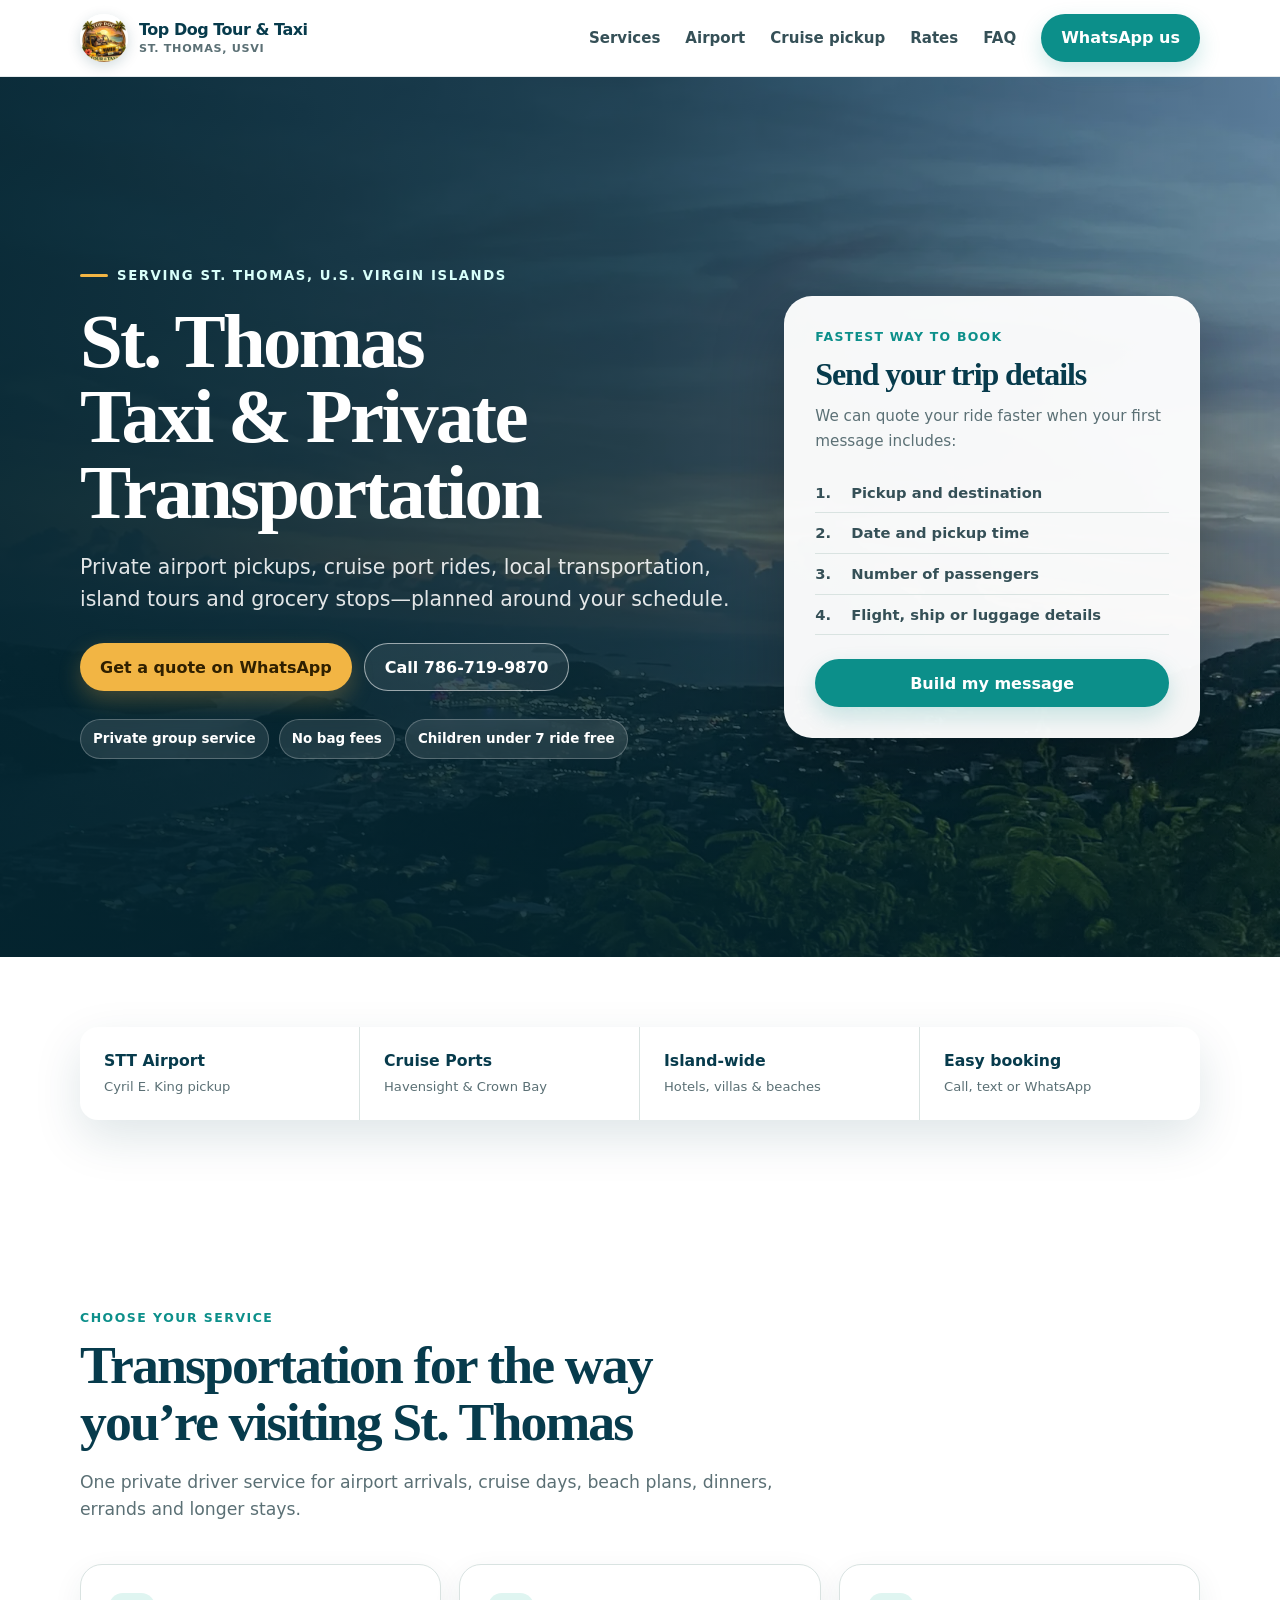
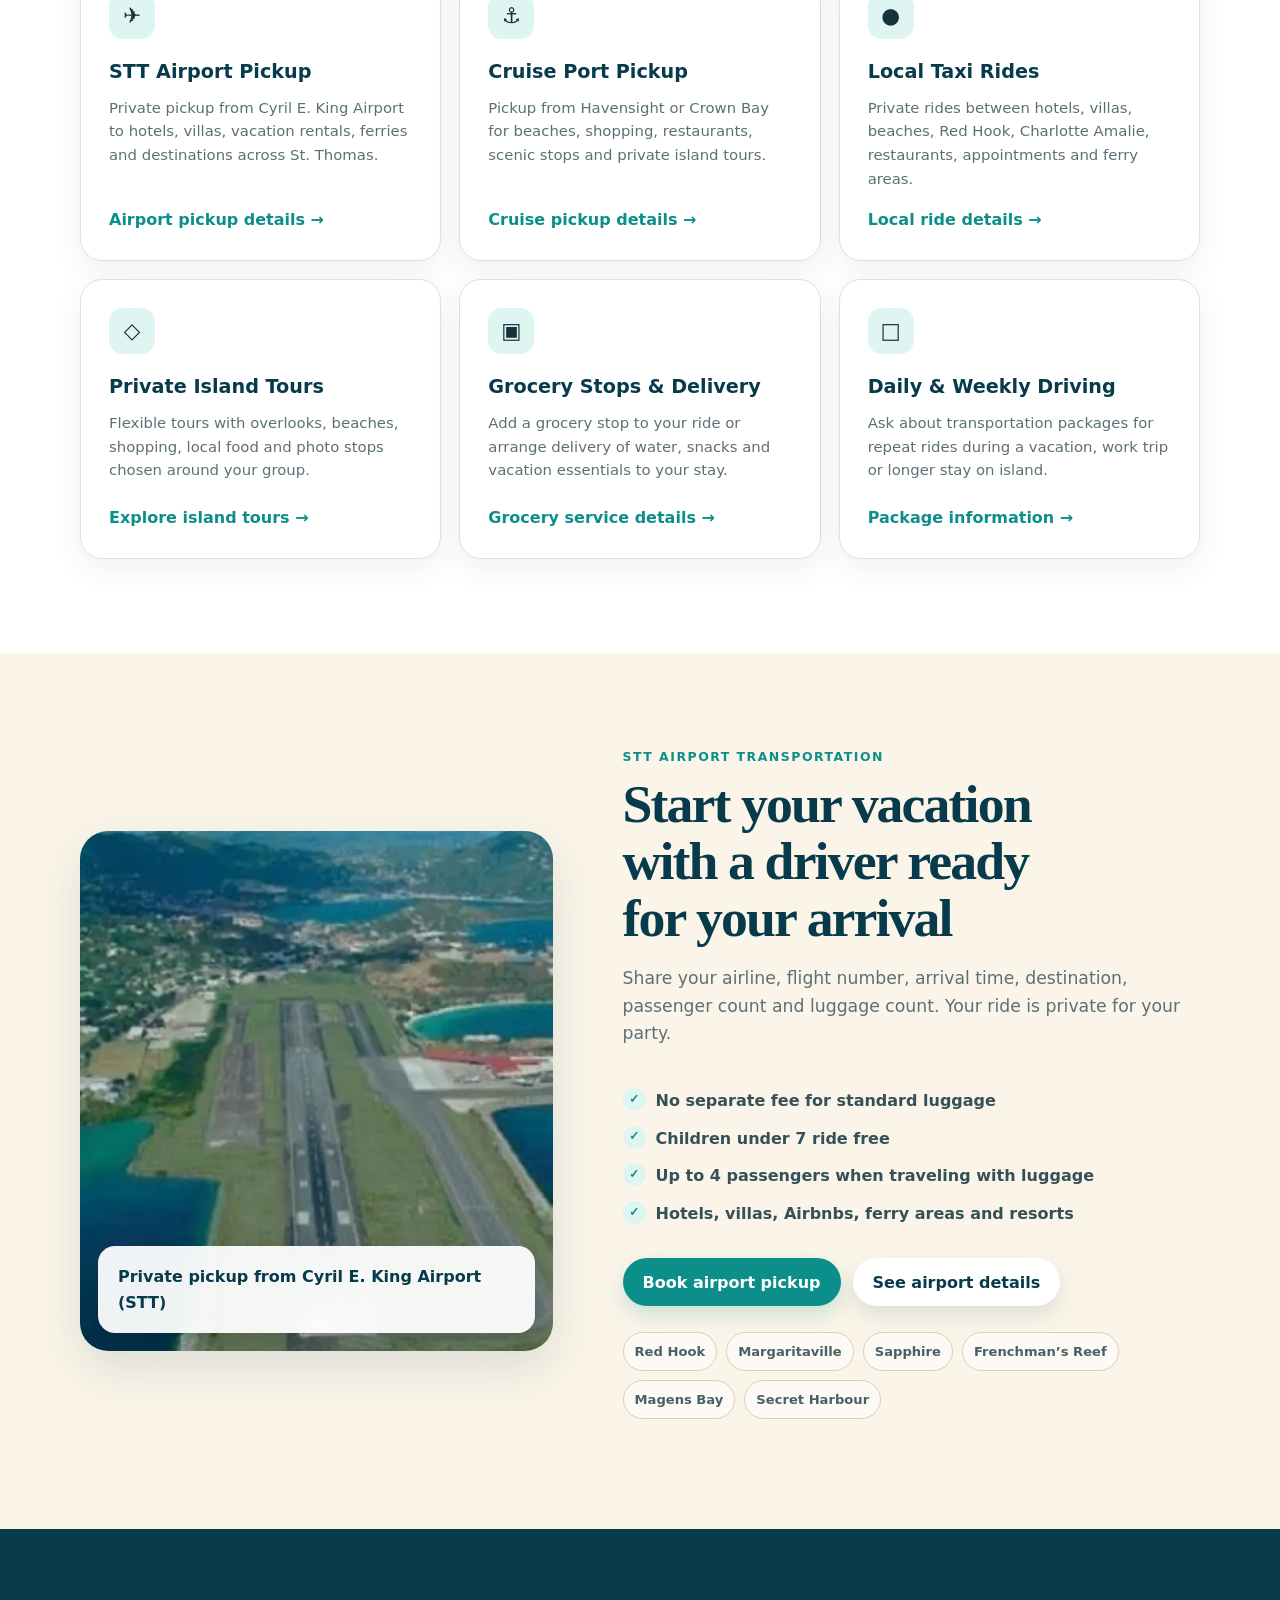
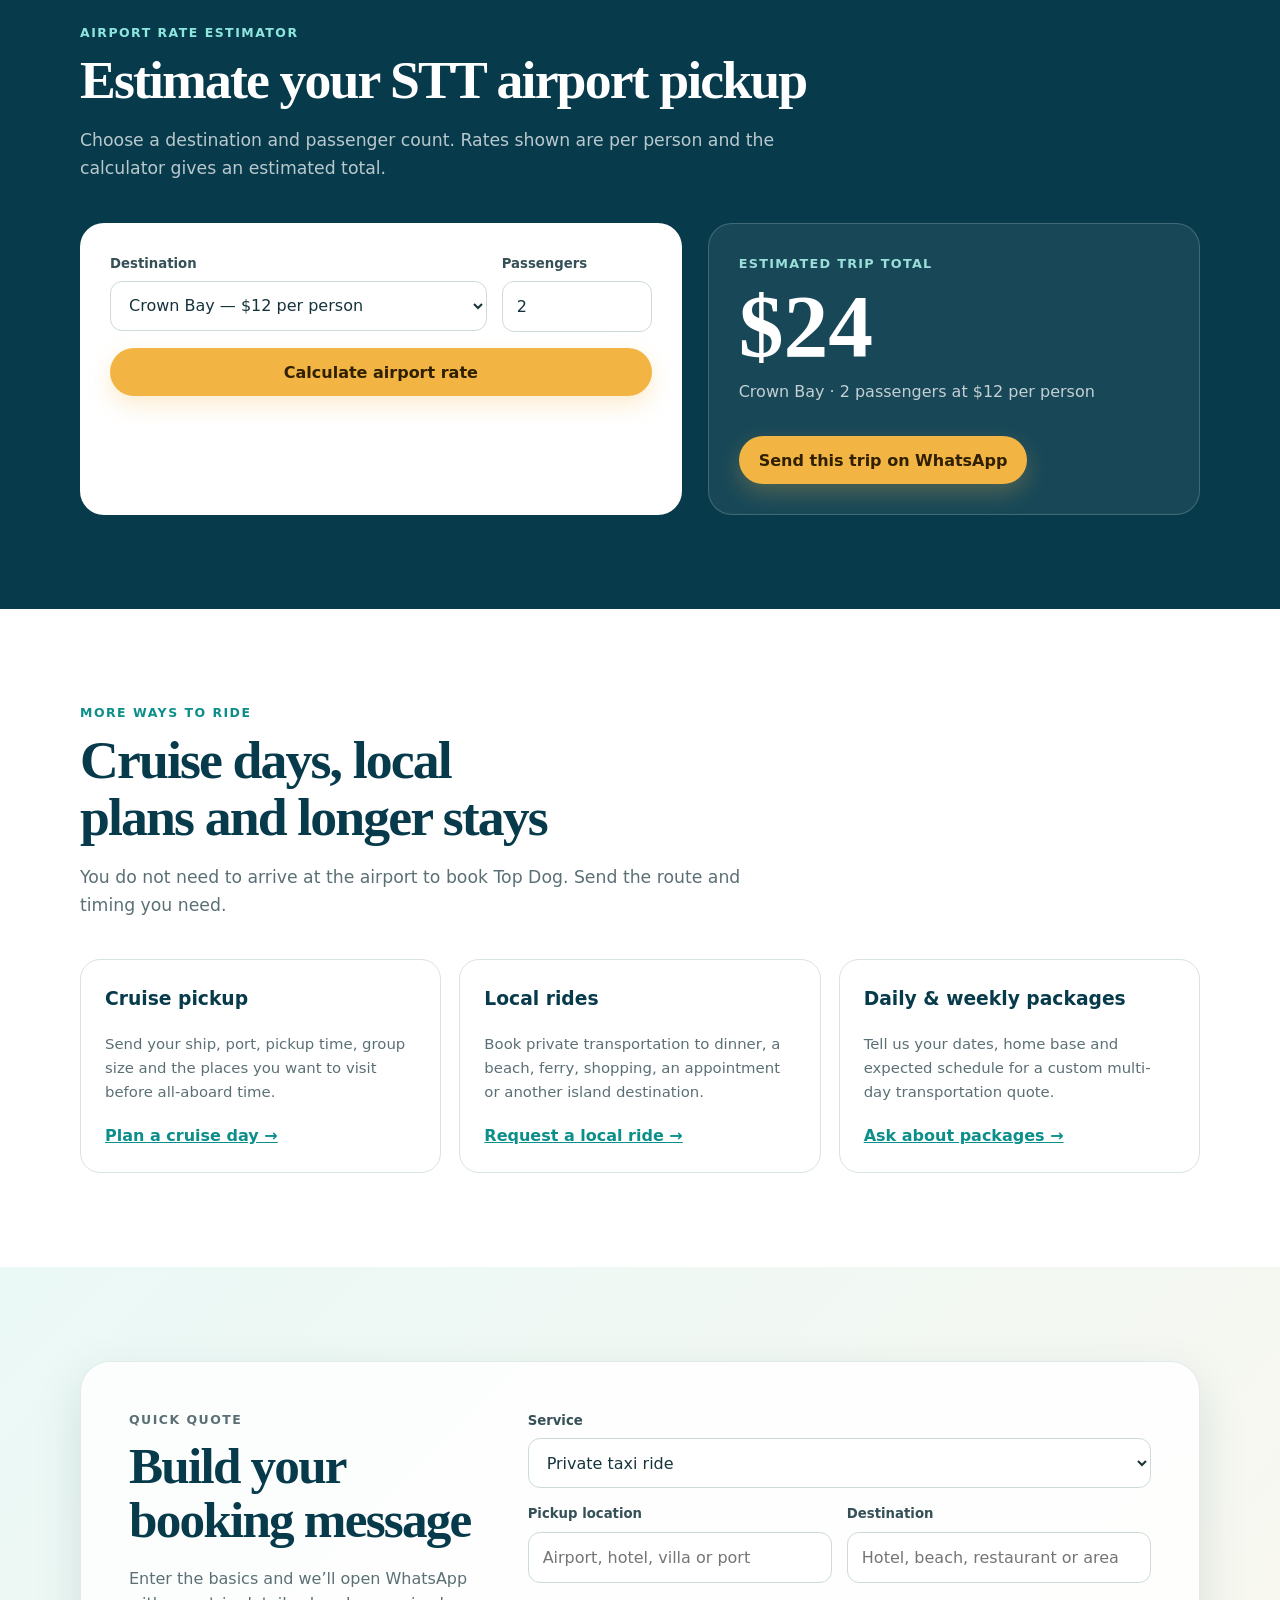
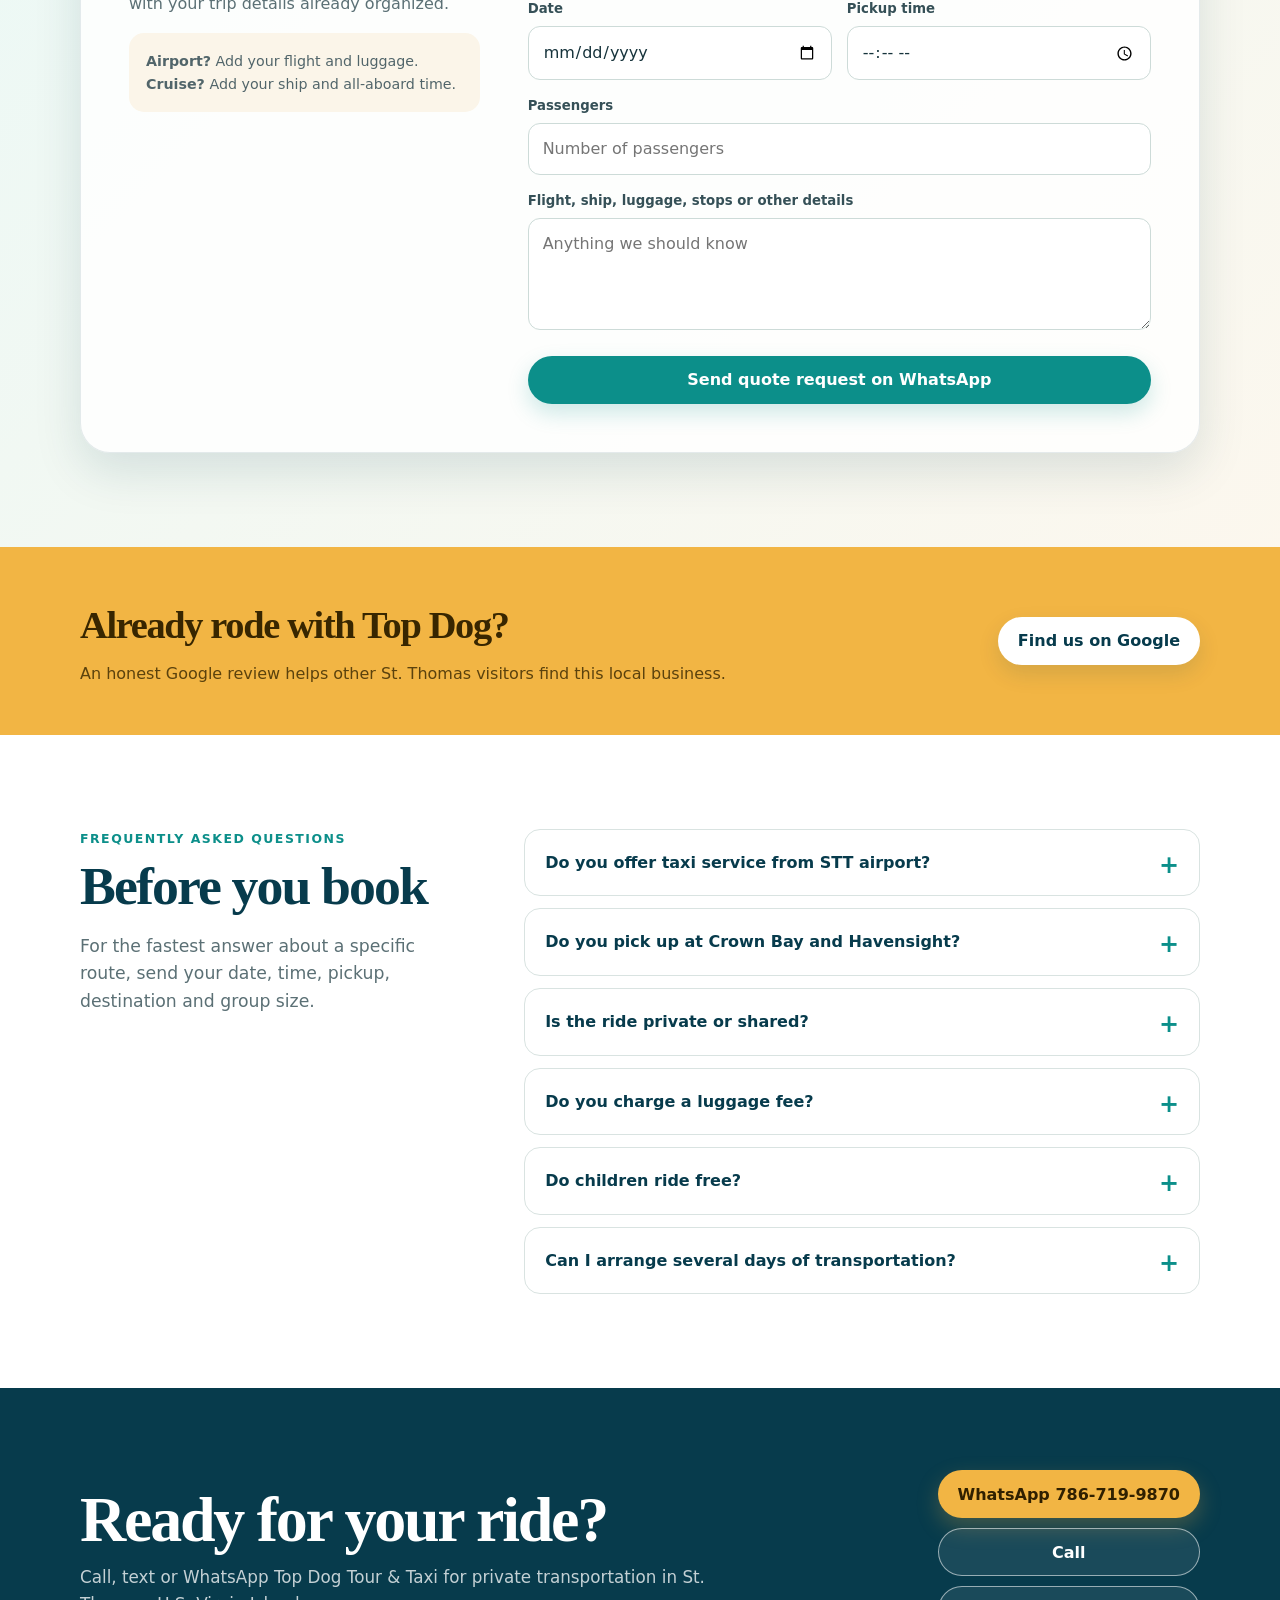
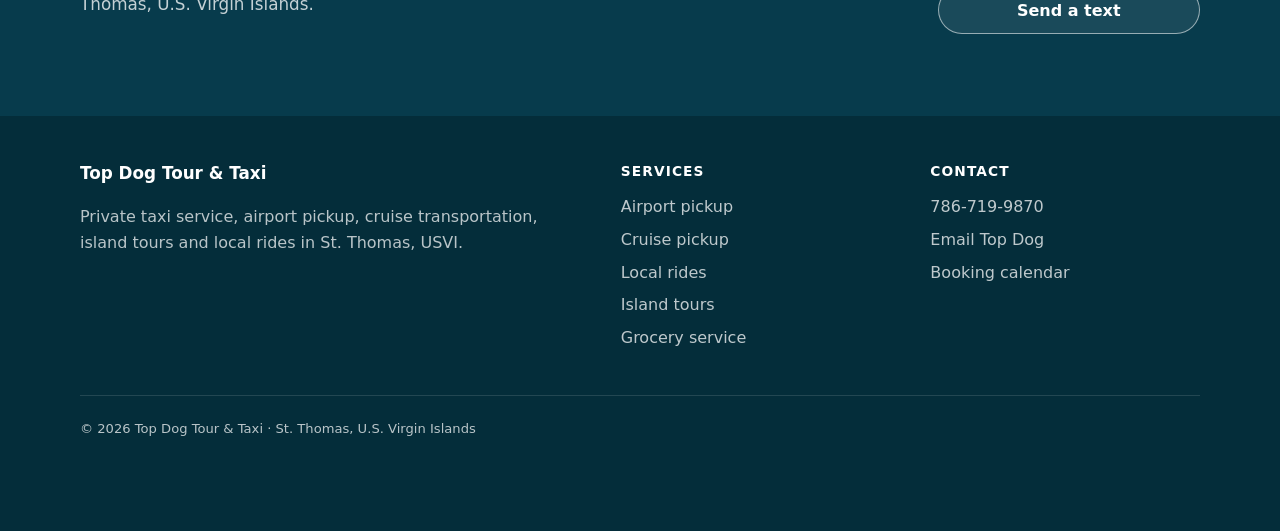
==== commit 938af2bc: "Improve St. Thomas taxi SEO and mobile booking" ====
--- a/index.html
+++ b/index.html
@@ -1,969 +1,1259 @@
 <!DOCTYPE html>
 <html lang="en">
 <head>
-  <meta charset="UTF-8" />
-  <meta name="viewport" content="width=device-width, initial-scale=1.0" />
-
-  <title>Private Taxi, Airport Pickup, Cruise Pickup & Grocery Delivery in St. Thomas | Top Dog Tour & Taxi</title>
-
-  <meta name="description" content="Book private taxi rides, STT airport pickups, cruise ship pickup, private island tours, grocery stops, grocery delivery, essentials pickup, weekly transportation, and private driver service in St. Thomas, USVI. No bag fees. Children under 7 ride free." />
-
-  <meta name="keywords" content="St. Thomas taxi service, private taxi St Thomas USVI, airport pickup St Thomas, STT airport pickup, cruise ship pickup St Thomas, cruise port transportation St Thomas, private island tour St Thomas, grocery delivery St Thomas, grocery pickup St Thomas, private driver St Thomas, weekly transportation St Thomas, Top Dog Tour and Taxi" />
-
-  <meta name="robots" content="index, follow" />
-  <link rel="canonical" href="https://topdogtourandtaxi.com/" />
-
-  <meta property="og:title" content="Private Taxi, Airport Pickup, Cruise Pickup & Grocery Delivery in St. Thomas | Top Dog Tour & Taxi" />
-  <meta property="og:description" content="Private rides, airport pickups, cruise ship pickup, island tours, grocery delivery, grocery stops, and flexible transportation in St. Thomas, USVI. No bag fees. Children under 7 ride free." />
-  <meta property="og:url" content="https://topdogtourandtaxi.com/" />
-  <meta property="og:type" content="website" />
-  <meta property="og:image" content="https://topdogtourandtaxi.com/logo1.png" />
+  <meta charset="utf-8">
+  <meta name="viewport" content="width=device-width, initial-scale=1">
+
+  <title>St. Thomas Taxi &amp; Private Transportation | Top Dog Tour &amp; Taxi</title>
+  <meta name="description" content="Book a private St. Thomas taxi for STT airport pickup, cruise port rides, local transportation, island tours and grocery stops. Call or WhatsApp Top Dog Tour &amp; Taxi.">
+  <meta name="robots" content="index, follow, max-image-preview:large">
+  <link rel="canonical" href="https://topdogtourandtaxi.com/">
+
+  <meta property="og:type" content="website">
+  <meta property="og:site_name" content="Top Dog Tour &amp; Taxi">
+  <meta property="og:title" content="St. Thomas Taxi &amp; Private Transportation">
+  <meta property="og:description" content="Private airport pickups, cruise port rides, island tours, local trips and grocery stops in St. Thomas, USVI.">
+  <meta property="og:url" content="https://topdogtourandtaxi.com/">
+  <meta property="og:image" content="https://topdogtourandtaxi.com/hero-st-thomas.webp">
+  <meta property="og:image:alt" content="View over St. Thomas, U.S. Virgin Islands">
+  <meta name="twitter:card" content="summary_large_image">
+  <meta name="theme-color" content="#073b4c">
+
+  <link rel="preload" href="hero-st-thomas.webp" as="image" type="image/webp" fetchpriority="high">
 
   <script type="application/ld+json">
   {
     "@context": "https://schema.org",
-    "@type": "TaxiService",
+    "@type": ["TaxiService", "LocalBusiness"],
+    "@id": "https://topdogtourandtaxi.com/#business",
     "name": "Top Dog Tour & Taxi",
     "url": "https://topdogtourandtaxi.com/",
-    "telephone": "+17867199870",
+    "logo": "https://topdogtourandtaxi.com/logo-mark.webp",
+    "image": "https://topdogtourandtaxi.com/hero-st-thomas.webp",
+    "telephone": "+1-786-719-9870",
     "email": "topdogtaxiandtoursstt@gmail.com",
-    "image": "https://topdogtourandtaxi.com/logo1.png",
-    "openingHours": "Mo-Su 00:00-23:59",
+    "description": "Private taxi and driver service for airport pickups, cruise port rides, local transportation, island tours and grocery stops in St. Thomas, U.S. Virgin Islands.",
+    "priceRange": "$$",
     "areaServed": {
-      "@type": "Place",
+      "@type": "AdministrativeArea",
       "name": "St. Thomas, U.S. Virgin Islands"
     },
-    "description": "Private taxi rides, STT airport pickups, cruise ship pickup, island tours, grocery delivery, grocery stops, essentials pickup, weekly transportation, and private driver service in St. Thomas, USVI.",
-    "priceRange": "$$",
-    "sameAs": [
-      "https://topdogtourandtaxi.com/",
-      "https://www.facebook.com/"
-    ],
+    "serviceArea": {
+      "@type": "Place",
+      "name": "St. Thomas, USVI"
+    },
     "hasOfferCatalog": {
       "@type": "OfferCatalog",
-      "name": "Transportation and Delivery Services",
+      "name": "St. Thomas Transportation Services",
       "itemListElement": [
-        {
-          "@type": "Offer",
-          "itemOffered": {
-            "@type": "Service",
-            "name": "Private Taxi Service in St. Thomas"
-          }
-        },
-        {
-          "@type": "Offer",
-          "itemOffered": {
-            "@type": "Service",
-            "name": "STT Airport Pickup"
-          }
-        },
-        {
-          "@type": "Offer",
-          "itemOffered": {
-            "@type": "Service",
-            "name": "Cruise Ship Pickup in St. Thomas"
-          }
-        },
-        {
-          "@type": "Offer",
-          "itemOffered": {
-            "@type": "Service",
-            "name": "Grocery Delivery in St. Thomas"
-          }
-        },
-        {
-          "@type": "Offer",
-          "itemOffered": {
-            "@type": "Service",
-            "name": "Private Island Tours in St. Thomas"
-          }
-        }
+        {"@type": "Offer", "itemOffered": {"@type": "Service", "name": "STT Airport Pickup"}},
+        {"@type": "Offer", "itemOffered": {"@type": "Service", "name": "Cruise Port Transportation"}},
+        {"@type": "Offer", "itemOffered": {"@type": "Service", "name": "Private Taxi Service"}},
+        {"@type": "Offer", "itemOffered": {"@type": "Service", "name": "Private Island Tours"}},
+        {"@type": "Offer", "itemOffered": {"@type": "Service", "name": "Grocery Stops and Delivery"}}
       ]
     }
   }
   </script>
 
+  <script type="application/ld+json">
+  {
+    "@context": "https://schema.org",
+    "@type": "FAQPage",
+    "mainEntity": [
+      {
+        "@type": "Question",
+        "name": "Do you offer taxi service from STT airport?",
+        "acceptedAnswer": {
+          "@type": "Answer",
+          "text": "Yes. Top Dog Tour & Taxi offers private pickup from Cyril E. King Airport to hotels, villas, condos, ferry areas and other destinations across St. Thomas."
+        }
+      },
+      {
+        "@type": "Question",
+        "name": "Do you pick up at the St. Thomas cruise ports?",
+        "acceptedAnswer": {
+          "@type": "Answer",
+          "text": "Yes. Private cruise pickup is available from Crown Bay and Havensight for beaches, shopping, restaurants, island tours and other St. Thomas destinations."
+        }
+      },
+      {
+        "@type": "Question",
+        "name": "Is the ride private or shared?",
+        "acceptedAnswer": {
+          "@type": "Answer",
+          "text": "Your booking is private for you and your party. It is not a shared public taxi run."
+        }
+      },
+      {
+        "@type": "Question",
+        "name": "Do you charge extra for luggage?",
+        "acceptedAnswer": {
+          "@type": "Answer",
+          "text": "No. Standard luggage is included with no separate bag fee."
+        }
+      }
+    ]
+  }
+  </script>
+
   <style>
-    @import url('https://fonts.googleapis.com/css2?family=Playfair+Display:wght@700;900&family=DM+Sans:wght@400;500;700&display=swap');
+    :root {
+      --ink: #16333b;
+      --muted: #5b7075;
+      --navy: #073b4c;
+      --navy-2: #0b5361;
+      --teal: #0c8f8a;
+      --aqua: #dff5f1;
+      --sand: #fbf5e9;
+      --gold: #f2b544;
+      --gold-dark: #8a5a00;
+      --white: #fff;
+      --line: #d9e3e1;
+      --shadow: 0 18px 48px rgba(7, 59, 76, .13);
+      --radius: 22px;
+    }
 
     * {
       box-sizing: border-box;
     }
 
-    :root {
-      --sand: #fff1dc;
-      --warm: #f7dfbf;
-      --ocean: #007c89;
-      --deep: #063f4f;
-      --teal: #00a896;
-      --aqua: #8ee3ef;
-      --lagoon: #d8fbff;
-      --palm: #2f7d4f;
-      --sun: #ffd166;
-      --mango: #f4a261;
-      --coral: #f26b5e;
-      --hibiscus: #d94f70;
-      --cream: #fffaf0;
-      --white: #ffffff;
-      --text: #18343b;
-      --muted: #55737a;
-      --border: #ead8c0;
-      --shadow: 0 14px 34px rgba(6,63,79,0.16);
-      --shadow-soft: 0 8px 22px rgba(6,63,79,0.10);
-      --radius: 18px;
-    }
-
     html {
       scroll-behavior: smooth;
+      scroll-padding-top: 86px;
     }
 
     body {
       margin: 0;
-      font-family: 'DM Sans', Arial, sans-serif;
-      background:
-        radial-gradient(circle at top left, rgba(142,227,239,0.22), transparent 34%),
-        radial-gradient(circle at top right, rgba(255,209,102,0.20), transparent 32%),
-        linear-gradient(180deg, #fffaf0 0%, #fff6e7 48%, #fdf8f2 100%);
-      color: var(--text);
-      line-height: 1.65;
+      color: var(--ink);
+      background: var(--white);
+      font-family: Inter, ui-sans-serif, system-ui, -apple-system, BlinkMacSystemFont, "Segoe UI", sans-serif;
+      line-height: 1.6;
+      -webkit-font-smoothing: antialiased;
+    }
+
+    body.menu-open {
+      overflow: hidden;
+    }
+
+    img {
+      display: block;
+      max-width: 100%;
     }
 
     a {
       color: inherit;
-      text-decoration: none;
-    }
-
-    img {
-      max-width: 100%;
-      height: auto;
+    }
+
+    button,
+    input,
+    select,
+    textarea {
+      font: inherit;
+    }
+
+    button,
+    .button {
+      -webkit-tap-highlight-color: transparent;
     }
 
     .container {
-      width: min(1120px, calc(100% - 32px));
-      margin: 0 auto;
+      width: min(1120px, calc(100% - 36px));
+      margin-inline: auto;
     }
 
     .skip-link {
-      position: absolute;
-      left: -999px;
+      position: fixed;
+      left: 12px;
+      top: -80px;
+      z-index: 1000;
+      padding: 10px 16px;
+      border-radius: 12px;
+      background: var(--white);
+      color: var(--navy);
+      font-weight: 800;
+    }
+
+    .skip-link:focus {
       top: 12px;
-      background: var(--deep);
-      color: white;
-      padding: 10px 14px;
-      border-radius: 10px;
-      z-index: 9999;
-    }
-
-    .skip-link:focus {
-      left: 12px;
-    }
-
-    .topbar {
+    }
+
+    .site-header {
       position: sticky;
       top: 0;
-      z-index: 99;
-      background: rgba(255,250,240,0.96);
-      backdrop-filter: blur(12px);
-      box-shadow: 0 5px 22px rgba(6,63,79,0.12);
-      border-bottom: 3px solid rgba(255,209,102,0.75);
-    }
-
-    .topbar-inner {
-      max-width: 1120px;
-      margin: auto;
-      padding: 10px 20px;
+      z-index: 100;
+      background: rgba(255, 255, 255, .95);
+      border-bottom: 1px solid rgba(7, 59, 76, .1);
+      backdrop-filter: blur(14px);
+    }
+
+    .nav-shell {
+      min-height: 76px;
       display: flex;
       align-items: center;
       justify-content: space-between;
-      gap: 12px;
+      gap: 24px;
     }
 
     .brand {
       display: flex;
       align-items: center;
-      gap: 10px;
-      font-family: 'Playfair Display', serif;
+      gap: 11px;
+      text-decoration: none;
+      color: var(--navy);
       font-weight: 900;
-      color: var(--deep);
-      font-size: 1.08rem;
-      white-space: nowrap;
-      letter-spacing: 0.01em;
-    }
-
-    .brand img {
-      width: 42px;
-      height: 42px;
-      object-fit: contain;
-      border-radius: 10px;
-      background: white;
-    }
-
-    .langs {
+      letter-spacing: -.03em;
+    }
+
+    .brand-mark {
+      width: 48px;
+      height: 48px;
+      border-radius: 50%;
+      object-fit: cover;
+      box-shadow: 0 4px 14px rgba(7, 59, 76, .18);
+    }
+
+    .brand-copy {
+      line-height: 1.05;
+    }
+
+    .brand-copy small {
+      display: block;
+      margin-top: 4px;
+      color: var(--muted);
+      font-size: .7rem;
+      font-weight: 800;
+      letter-spacing: .06em;
+      text-transform: uppercase;
+    }
+
+    .desktop-nav {
       display: flex;
+      align-items: center;
+      gap: 25px;
+    }
+
+    .desktop-nav > a:not(.button) {
+      color: #355057;
+      text-decoration: none;
+      font-size: .94rem;
+      font-weight: 750;
+    }
+
+    .desktop-nav > a:hover,
+    .desktop-nav > a:focus-visible {
+      color: var(--teal);
+    }
+
+    .menu-toggle {
+      display: none;
+      width: 46px;
+      height: 46px;
+      border: 1px solid var(--line);
+      border-radius: 14px;
+      background: var(--white);
+      color: var(--navy);
+      cursor: pointer;
+      font-size: 1.3rem;
+    }
+
+    .button {
+      min-height: 48px;
+      display: inline-flex;
+      align-items: center;
+      justify-content: center;
       gap: 8px;
-    }
-
-    .lang-btn {
-      border: 2px solid var(--ocean);
-      background: white;
-      color: var(--ocean);
-      padding: 7px 13px;
+      padding: 12px 20px;
+      border: 0;
       border-radius: 999px;
-      font-weight: 700;
+      text-decoration: none;
+      font-weight: 850;
+      line-height: 1.2;
       cursor: pointer;
-      font-family: 'DM Sans', sans-serif;
-    }
-
-    .lang-btn.active {
-      background: var(--ocean);
-      color: white;
-    }
-
-    .menu-wrap {
+      transition: transform .2s ease, box-shadow .2s ease, background .2s ease;
+    }
+
+    .button:hover {
+      transform: translateY(-2px);
+    }
+
+    .button:focus-visible,
+    .menu-toggle:focus-visible,
+    summary:focus-visible,
+    input:focus,
+    select:focus,
+    textarea:focus {
+      outline: 3px solid rgba(12, 143, 138, .28);
+      outline-offset: 3px;
+    }
+
+    .button-primary {
+      background: var(--gold);
+      color: #302000;
+      box-shadow: 0 9px 22px rgba(242, 181, 68, .25);
+    }
+
+    .button-primary:hover {
+      background: #ffc65a;
+    }
+
+    .button-secondary {
+      background: var(--white);
+      color: var(--navy);
+      box-shadow: 0 9px 22px rgba(7, 59, 76, .12);
+    }
+
+    .button-outline {
+      border: 1px solid rgba(255, 255, 255, .55);
+      background: rgba(255, 255, 255, .08);
+      color: var(--white);
+    }
+
+    .button-teal {
+      background: var(--teal);
+      color: var(--white);
+      box-shadow: 0 9px 22px rgba(12, 143, 138, .2);
+    }
+
+    .hero {
       position: relative;
-    }
-
-    .menu-button {
-      border: 2px solid var(--ocean);
-      background: white;
-      color: var(--ocean);
+      min-height: 680px;
+      display: grid;
+      place-items: center;
+      overflow: hidden;
+      background: var(--navy);
+      isolation: isolate;
+    }
+
+    .hero-photo,
+    .hero-shade {
+      position: absolute;
+      inset: 0;
+      width: 100%;
+      height: 100%;
+    }
+
+    .hero-photo {
+      z-index: -3;
+      object-fit: cover;
+      object-position: 50% 54%;
+    }
+
+    .hero-shade {
+      z-index: -2;
+      background:
+        linear-gradient(90deg, rgba(4, 37, 48, .93) 0%, rgba(4, 37, 48, .78) 49%, rgba(4, 37, 48, .42) 100%),
+        linear-gradient(0deg, rgba(4, 37, 48, .45), transparent 45%);
+    }
+
+    .hero-grid {
+      display: grid;
+      grid-template-columns: minmax(0, 1.22fr) minmax(320px, .78fr);
+      align-items: center;
+      gap: 54px;
+      padding-block: 88px;
+    }
+
+    .eyebrow {
+      display: inline-flex;
+      align-items: center;
+      gap: 9px;
+      margin: 0 0 18px;
+      color: #d8fffa;
+      font-size: .83rem;
+      font-weight: 900;
+      letter-spacing: .12em;
+      text-transform: uppercase;
+    }
+
+    .eyebrow::before {
+      content: "";
+      width: 28px;
+      height: 3px;
       border-radius: 999px;
-      padding: 9px 16px;
-      font-weight: 700;
-      cursor: pointer;
-      font-family: 'DM Sans', sans-serif;
-    }
-
-    .menu {
-      display: none;
-      position: absolute;
-      right: 0;
-      top: 50px;
-      background: white;
-      min-width: 290px;
-      border-radius: 18px;
-      box-shadow: 0 12px 32px rgba(0,0,0,0.16);
-      overflow: hidden;
-      border: 1px solid var(--border);
-    }
-
-    .menu.open {
-      display: block;
-    }
-
-    .menu a {
-      display: block;
-      padding: 13px 18px;
-      color: var(--text);
-      font-weight: 700;
-      border-bottom: 1px solid #f0ece7;
-    }
-
-    .menu a:hover {
-      background: var(--sand);
-    }
-
-    header.hero {
-      position: relative;
-      color: white;
-      text-align: center;
-      padding: 95px 20px 84px;
-      background:
-        linear-gradient(135deg, rgba(6,63,79,0.88), rgba(0,124,137,0.58)),
-        radial-gradient(circle at 20% 20%, rgba(255,209,102,0.25), transparent 28%),
-        radial-gradient(circle at 82% 12%, rgba(242,107,94,0.24), transparent 26%),
-        url("home-bg.jpg") center/cover no-repeat;
-      overflow: hidden;
-    }
-
-    header.hero::after {
-      content: "";
-      position: absolute;
-      left: -8%;
-      right: -8%;
-      bottom: -55px;
-      height: 110px;
-      background: var(--cream);
-      border-radius: 50% 50% 0 0;
-      z-index: 0;
-    }
-
-    .hero .container {
-      position: relative;
-      z-index: 1;
-    }
-
-    .top-logo {
-      width: 160px;
-      max-width: 80%;
-      display: block;
-      margin: 0 auto 20px;
-      border-radius: 18px;
-      background: white;
-      box-shadow: 0 10px 28px rgba(0,0,0,0.30);
-    }
-
-    .logo-fallback {
-      display: none;
-      margin: 0 auto 20px;
-      background: white;
-      color: var(--ocean);
-      border: 3px solid var(--sun);
-      border-radius: 18px;
-      padding: 18px;
-      max-width: 330px;
-      font-family: 'Playfair Display', serif;
-      font-size: 1.5rem;
-      font-weight: 900;
-    }
-
-    .eyebrow {
-      display: inline-block;
-      background: rgba(255,209,102,0.22);
-      border: 1px solid rgba(255,209,102,0.55);
-      color: var(--sun);
-      border-radius: 999px;
-      padding: 7px 16px;
-      font-weight: 700;
-      margin-bottom: 16px;
-      letter-spacing: 0.04em;
-      font-size: 0.9rem;
-      text-transform: uppercase;
+      background: var(--gold);
+    }
+
+    h1,
+    h2,
+    h3,
+    p {
+      margin-top: 0;
+    }
+
+    h1,
+    h2 {
+      font-family: Georgia, "Times New Roman", serif;
+      letter-spacing: -.035em;
+      text-wrap: balance;
     }
 
     h1 {
-      font-family: 'Playfair Display', serif;
-      font-size: clamp(2rem, 5vw, 3.5rem);
-      line-height: 1.1;
-      margin: 0 0 14px;
-    }
-
-    .subtitle {
-      max-width: 900px;
-      margin: 0 auto 24px;
-      color: #e8f4f6;
-      font-size: 1.1rem;
-    }
-
-    .button-row {
+      max-width: 760px;
+      margin-bottom: 22px;
+      color: var(--white);
+      font-size: clamp(2.75rem, 6vw, 5.4rem);
+      line-height: .98;
+    }
+
+    .hero-lead {
+      max-width: 680px;
+      margin-bottom: 28px;
+      color: rgba(255, 255, 255, .88);
+      font-size: clamp(1.05rem, 2vw, 1.28rem);
+      line-height: 1.55;
+    }
+
+    .hero-actions {
       display: flex;
       flex-wrap: wrap;
-      justify-content: center;
       gap: 12px;
-      margin-top: 22px;
-    }
-
-    .btn {
-      display: inline-block;
-      padding: 13px 22px;
-      border-radius: 999px;
-      font-weight: 700;
-      text-align: center;
-      border: 0;
-      cursor: pointer;
-      box-shadow: 0 6px 16px rgba(0,0,0,0.16);
-      transition: transform 0.15s, box-shadow 0.15s;
-      font-family: 'DM Sans', sans-serif;
-      font-size: 0.97rem;
-    }
-
-    .btn:hover {
-      transform: translateY(-2px);
-      box-shadow: 0 10px 22px rgba(0,0,0,0.22);
-    }
-
-    .btn-primary {
-      background: linear-gradient(135deg, var(--coral), var(--hibiscus));
-      color: white;
-    }
-
-    .btn-secondary {
-      background: white;
-      color: var(--deep);
-      border: 2px solid rgba(0,124,137,0.22);
-    }
-
-    .btn-gold {
-      background: linear-gradient(135deg, var(--sun), var(--mango));
-      color: var(--deep);
-    }
-
-    .btn-teal {
-      background: linear-gradient(135deg, var(--teal), var(--ocean));
-      color: white;
-    }
-
-    .notice {
-      max-width: 900px;
-      margin: 24px auto 0;
-      background: rgba(255,250,240,0.97);
-      color: var(--deep);
-      border: 3px solid var(--sun);
-      border-radius: 16px;
-      padding: 14px 18px;
-      font-weight: 700;
-    }
-
-    section {
-      padding: 56px 0;
-    }
-
-    h2 {
-      font-family: 'Playfair Display', serif;
-      text-align: center;
-      color: var(--ocean);
-      font-size: clamp(1.7rem, 4vw, 2.3rem);
-      line-height: 1.15;
-      margin: 0 0 14px;
-    }
-
-    .section-note {
-      max-width: 860px;
-      margin: 0 auto 30px;
-      text-align: center;
-      color: var(--muted);
-    }
-
-    .grid {
-      display: grid;
-      grid-template-columns: repeat(auto-fit, minmax(248px, 1fr));
-      gap: 18px;
-    }
-
-    .card,
-    .highlight,
-    .quote-box,
-    .faq-item,
-    .testimonial,
-    .review-card {
-      background: rgba(255,255,255,0.94);
-      border-radius: var(--radius);
-      padding: 24px;
-      box-shadow: var(--shadow-soft);
-      border: 1px solid rgba(0,124,137,0.12);
-    }
-
-    .card {
-      position: relative;
-      overflow: hidden;
-    }
-
-    .card::before {
-      content: "";
-      position: absolute;
-      top: 0;
-      left: 0;
-      width: 100%;
-      height: 5px;
-      background: linear-gradient(90deg, var(--teal), var(--sun), var(--coral));
-    }
-
-    .card h3,
-    .highlight h3,
-    .quote-box h3,
-    .testimonial h3,
-    .review-card h3 {
-      margin-top: 0;
-      color: var(--ocean);
-      font-family: 'Playfair Display', serif;
-    }
-
-    .highlight {
-      max-width: 960px;
-      margin: 24px auto;
-      background:
-        linear-gradient(135deg, rgba(255,241,220,0.98), rgba(216,251,255,0.72));
-      border-left: 7px solid var(--sun);
-      border-top: 1px solid rgba(0,124,137,0.12);
-    }
-
-    .service-icon {
-      font-size: 2rem;
-      margin-bottom: 8px;
-    }
-
-    .small {
-      font-size: 0.92rem;
-      color: var(--muted);
-    }
-
-    .dark-section {
-      background:
-        radial-gradient(circle at top left, rgba(255,209,102,0.14), transparent 30%),
-        radial-gradient(circle at bottom right, rgba(0,168,150,0.20), transparent 32%),
-        linear-gradient(135deg, #063f4f 0%, #075466 50%, #007c89 100%);
-      color: white;
-    }
-
-    .dark-section h2 {
-      color: var(--sun);
-    }
-
-    .dark-section .section-note {
-      color: #d8fbff;
-    }
-
-    .dark-section .card,
-    .dark-section .testimonial {
-      background: rgba(255,255,255,0.10);
-      color: white;
-      border: 1px solid rgba(255,255,255,0.18);
-      box-shadow: none;
-      backdrop-filter: blur(6px);
-    }
-
-    .dark-section .card h3,
-    .dark-section .testimonial h3 {
-      color: var(--sun);
-    }
-
-    .dark-section .small {
-      color: #d8fbff;
-    }
-
-    .sand-section {
-      background:
-        radial-gradient(circle at top right, rgba(255,209,102,0.22), transparent 34%),
-        linear-gradient(180deg, #fff1dc 0%, #fff7e8 100%);
-    }
-
-    .tropical-divider {
-      height: 12px;
-      background: linear-gradient(90deg, var(--teal), var(--aqua), var(--sun), var(--coral));
-      opacity: 0.85;
-    }
-
-    .cruise-badge-row,
-    .keyword-badge-row {
+    }
+
+    .benefit-row {
       display: flex;
       flex-wrap: wrap;
       gap: 10px;
-      justify-content: center;
-      margin: 18px 0 24px;
-    }
-
-    .cruise-badge,
-    .keyword-badge {
-      background: white;
-      color: var(--deep);
-      border: 1px solid rgba(0,124,137,0.18);
+      margin-top: 28px;
+      padding: 0;
+      list-style: none;
+    }
+
+    .benefit {
+      padding: 8px 12px;
+      border: 1px solid rgba(255, 255, 255, .24);
       border-radius: 999px;
-      padding: 8px 14px;
+      background: rgba(255, 255, 255, .1);
+      color: var(--white);
+      font-size: .84rem;
+      font-weight: 780;
+      backdrop-filter: blur(8px);
+    }
+
+    .fast-card {
+      padding: 30px;
+      border: 1px solid rgba(255, 255, 255, .22);
+      border-radius: 28px;
+      background: rgba(255, 255, 255, .96);
+      box-shadow: 0 26px 70px rgba(0, 0, 0, .25);
+    }
+
+    .fast-card .mini-label {
+      margin-bottom: 10px;
+      color: var(--teal);
+      font-size: .78rem;
+      font-weight: 900;
+      letter-spacing: .1em;
+      text-transform: uppercase;
+    }
+
+    .fast-card h2 {
+      margin-bottom: 13px;
+      color: var(--navy);
+      font-size: 2rem;
+      line-height: 1.08;
+    }
+
+    .fast-card p {
+      color: var(--muted);
+      font-size: .95rem;
+    }
+
+    .detail-list {
+      margin: 20px 0 24px;
+      padding: 0;
+      list-style: none;
+    }
+
+    .detail-list li {
+      display: grid;
+      grid-template-columns: 28px 1fr;
+      gap: 8px;
+      padding-block: 8px;
+      border-bottom: 1px solid var(--line);
+      color: #355057;
+      font-size: .92rem;
       font-weight: 700;
-      box-shadow: var(--shadow-soft);
-    }
-
-    .port-note {
-      background: rgba(216,251,255,0.82);
-      border: 2px solid rgba(0,168,150,0.35);
-      border-radius: var(--radius);
-      padding: 18px 20px;
-      color: var(--deep);
-      font-weight: 700;
-      margin: 20px auto 0;
-      max-width: 900px;
-    }
-
-    .steps {
-      counter-reset: step;
-    }
-
-    .step {
+    }
+
+    .fast-card .button {
+      width: 100%;
+    }
+
+    .trust-strip {
       position: relative;
-      padding-left: 58px;
-    }
-
-    .step::before {
-      counter-increment: step;
-      content: counter(step);
-      position: absolute;
-      left: 18px;
-      top: 22px;
-      width: 32px;
-      height: 32px;
-      border-radius: 50%;
-      background: var(--coral);
-      color: white;
-      display: grid;
-      place-items: center;
-      font-weight: 700;
-    }
-
-    .form-grid {
-      display: grid;
-      grid-template-columns: 1fr 1fr;
-      gap: 24px;
-      align-items: start;
-    }
-
-    .field {
+      z-index: 2;
+      margin-top: -24px;
+    }
+
+    .trust-grid {
+      display: grid;
+      grid-template-columns: repeat(4, 1fr);
+      overflow: hidden;
+      border-radius: 18px;
+      background: var(--white);
+      box-shadow: var(--shadow);
+    }
+
+    .trust-item {
+      padding: 21px 24px;
+      border-right: 1px solid var(--line);
+    }
+
+    .trust-item:last-child {
+      border-right: 0;
+    }
+
+    .trust-item strong {
+      display: block;
+      color: var(--navy);
+      font-size: .98rem;
+    }
+
+    .trust-item span {
+      color: var(--muted);
+      font-size: .82rem;
+    }
+
+    section {
+      padding-block: 94px;
+    }
+
+    .section-kicker {
+      margin-bottom: 9px;
+      color: var(--teal);
+      font-size: .78rem;
+      font-weight: 900;
+      letter-spacing: .12em;
+      text-transform: uppercase;
+    }
+
+    .section-heading {
+      max-width: 760px;
+      margin-bottom: 18px;
+      color: var(--navy);
+      font-size: clamp(2.15rem, 4.2vw, 3.75rem);
+      line-height: 1.06;
+    }
+
+    .section-intro {
+      max-width: 720px;
+      margin-bottom: 40px;
+      color: var(--muted);
+      font-size: 1.08rem;
+    }
+
+    .services-grid {
+      display: grid;
+      grid-template-columns: repeat(3, 1fr);
+      gap: 18px;
+    }
+
+    .service-card {
+      min-height: 280px;
       display: flex;
       flex-direction: column;
-      gap: 6px;
-      margin-bottom: 14px;
+      padding: 28px;
+      border: 1px solid var(--line);
+      border-radius: var(--radius);
+      background: var(--white);
+      box-shadow: 0 10px 30px rgba(7, 59, 76, .07);
+      transition: border-color .2s ease, transform .2s ease, box-shadow .2s ease;
+    }
+
+    .service-card:hover {
+      transform: translateY(-4px);
+      border-color: rgba(12, 143, 138, .42);
+      box-shadow: var(--shadow);
+    }
+
+    .service-icon {
+      width: 46px;
+      height: 46px;
+      display: grid;
+      place-items: center;
+      margin-bottom: 18px;
+      border-radius: 14px;
+      background: var(--aqua);
+      font-size: 1.35rem;
+    }
+
+    .service-card h3 {
+      margin-bottom: 9px;
+      color: var(--navy);
+      font-size: 1.2rem;
+    }
+
+    .service-card p {
+      color: var(--muted);
+      font-size: .93rem;
+    }
+
+    .service-card a {
+      margin-top: auto;
+      color: var(--teal);
+      font-weight: 850;
+      text-decoration: none;
+    }
+
+    .service-card a:hover {
+      text-decoration: underline;
+      text-underline-offset: 4px;
+    }
+
+    .split-section {
+      background: var(--sand);
+    }
+
+    .split-grid {
+      display: grid;
+      grid-template-columns: .9fr 1.1fr;
+      align-items: center;
+      gap: 70px;
+    }
+
+    .feature-photo {
+      position: relative;
+      min-height: 520px;
+      overflow: hidden;
+      border-radius: 28px;
+      box-shadow: var(--shadow);
+    }
+
+    .feature-photo img {
+      position: absolute;
+      inset: 0;
+      width: 100%;
+      height: 100%;
+      object-fit: cover;
+    }
+
+    .feature-badge {
+      position: absolute;
+      right: 18px;
+      bottom: 18px;
+      left: 18px;
+      padding: 18px 20px;
+      border-radius: 17px;
+      background: rgba(255, 255, 255, .94);
+      color: var(--navy);
+      font-weight: 850;
+      box-shadow: 0 12px 30px rgba(0, 0, 0, .16);
+      backdrop-filter: blur(8px);
+    }
+
+    .check-list {
+      display: grid;
+      gap: 12px;
+      margin: 28px 0 32px;
+      padding: 0;
+      list-style: none;
+    }
+
+    .check-list li {
+      position: relative;
+      padding-left: 33px;
+      color: #355057;
+      font-weight: 700;
+    }
+
+    .check-list li::before {
+      content: "✓";
+      position: absolute;
+      left: 0;
+      top: 0;
+      width: 23px;
+      height: 23px;
+      display: grid;
+      place-items: center;
+      border-radius: 50%;
+      background: var(--aqua);
+      color: var(--teal);
+      font-size: .76rem;
+      font-weight: 950;
+    }
+
+    .route-pills {
+      display: flex;
+      flex-wrap: wrap;
+      gap: 9px;
+      margin-top: 26px;
+      padding: 0;
+      list-style: none;
+    }
+
+    .route-pills li {
+      padding: 8px 11px;
+      border: 1px solid #d8d0c0;
+      border-radius: 999px;
+      background: rgba(255, 255, 255, .58);
+      color: #496066;
+      font-size: .82rem;
+      font-weight: 750;
+    }
+
+    .calculator-section {
+      background: var(--navy);
+      color: var(--white);
+    }
+
+    .calculator-section .section-kicker {
+      color: #8ee7df;
+    }
+
+    .calculator-section .section-heading {
+      color: var(--white);
+    }
+
+    .calculator-section .section-intro {
+      color: rgba(255, 255, 255, .72);
+    }
+
+    .calculator-grid {
+      display: grid;
+      grid-template-columns: 1.1fr .9fr;
+      gap: 26px;
+    }
+
+    .form-card,
+    .result-card {
+      padding: 30px;
+      border-radius: 24px;
+    }
+
+    .form-card {
+      background: var(--white);
+      color: var(--ink);
+    }
+
+    .result-card {
+      display: flex;
+      flex-direction: column;
+      justify-content: center;
+      border: 1px solid rgba(255, 255, 255, .18);
+      background: rgba(255, 255, 255, .07);
+    }
+
+    .field-grid {
+      display: grid;
+      grid-template-columns: 1fr 150px;
+      gap: 15px;
     }
 
     label {
-      font-weight: 700;
-      color: var(--ocean);
+      display: block;
+      margin-bottom: 7px;
+      color: #355057;
+      font-size: .83rem;
+      font-weight: 850;
     }
 
     input,
     select,
     textarea {
       width: 100%;
-      padding: 12px;
-      border: 1px solid #d0c8be;
+      min-height: 50px;
+      padding: 12px 14px;
+      border: 1px solid #cddbd8;
       border-radius: 12px;
-      font-size: 1rem;
-      background: white;
-      font-family: 'DM Sans', sans-serif;
+      background: var(--white);
+      color: var(--ink);
     }
 
     textarea {
-      min-height: 100px;
+      min-height: 112px;
       resize: vertical;
     }
 
-    .calc-btn {
+    .form-card .button {
       width: 100%;
-      padding: 14px;
-      background: linear-gradient(135deg, var(--coral), var(--sun));
-      color: white;
-      border: 0;
-      border-radius: 999px;
-      font-weight: 700;
-      font-size: 1rem;
+      margin-top: 16px;
+    }
+
+    .estimate-label {
+      color: #9adfd9;
+      font-size: .8rem;
+      font-weight: 900;
+      letter-spacing: .1em;
+      text-transform: uppercase;
+    }
+
+    .estimate-total {
+      margin: 7px 0 8px;
+      color: var(--white);
+      font-family: Georgia, "Times New Roman", serif;
+      font-size: clamp(3.1rem, 7vw, 5.8rem);
+      font-weight: 800;
+      line-height: 1;
+    }
+
+    .estimate-note {
+      color: rgba(255, 255, 255, .74);
+    }
+
+    .result-card .button {
+      align-self: flex-start;
+      margin-top: 16px;
+    }
+
+    .ride-types {
+      display: grid;
+      grid-template-columns: repeat(3, 1fr);
+      gap: 18px;
+      margin-top: 38px;
+    }
+
+    .ride-type {
+      padding: 24px;
+      border: 1px solid var(--line);
+      border-radius: 20px;
+      background: var(--white);
+    }
+
+    .ride-type h3 {
+      color: var(--navy);
+    }
+
+    .ride-type p {
+      margin-bottom: 18px;
+      color: var(--muted);
+      font-size: .93rem;
+    }
+
+    .ride-type a {
+      color: var(--teal);
+      font-weight: 850;
+    }
+
+    .quote-section {
+      background:
+        linear-gradient(135deg, rgba(223, 245, 241, .64), rgba(251, 245, 233, .78));
+    }
+
+    .quote-shell {
+      display: grid;
+      grid-template-columns: .72fr 1.28fr;
+      gap: 48px;
+      padding: 48px;
+      border: 1px solid rgba(7, 59, 76, .1);
+      border-radius: 30px;
+      background: rgba(255, 255, 255, .82);
+      box-shadow: var(--shadow);
+    }
+
+    .quote-copy .section-heading {
+      font-size: clamp(2.1rem, 4vw, 3.3rem);
+    }
+
+    .quote-copy p {
+      color: var(--muted);
+    }
+
+    .quote-tip {
+      padding: 17px;
+      border-radius: 15px;
+      background: var(--sand);
+      color: #51656a;
+      font-size: .89rem;
+    }
+
+    .quote-form {
+      display: grid;
+      grid-template-columns: 1fr 1fr;
+      gap: 15px;
+    }
+
+    .field-full {
+      grid-column: 1 / -1;
+    }
+
+    .quote-form .button {
+      grid-column: 1 / -1;
+      margin-top: 3px;
+    }
+
+    .review-callout {
+      padding-block: 48px;
+      background: var(--gold);
+    }
+
+    .review-inner {
+      display: flex;
+      align-items: center;
+      justify-content: space-between;
+      gap: 28px;
+    }
+
+    .review-inner h2 {
+      margin-bottom: 5px;
+      color: #382600;
+      font-size: clamp(1.65rem, 3vw, 2.5rem);
+    }
+
+    .review-inner p {
+      margin-bottom: 0;
+      color: #5b420d;
+    }
+
+    .faq-grid {
+      display: grid;
+      grid-template-columns: .72fr 1.28fr;
+      gap: 64px;
+    }
+
+    .faq-list {
+      display: grid;
+      gap: 12px;
+    }
+
+    details {
+      border: 1px solid var(--line);
+      border-radius: 16px;
+      background: var(--white);
+    }
+
+    summary {
+      position: relative;
+      padding: 20px 52px 20px 20px;
+      color: var(--navy);
+      font-weight: 850;
       cursor: pointer;
-      font-family: 'DM Sans', sans-serif;
-    }
-
-    .quote-total {
-      font-size: 2rem;
-      font-weight: 700;
-      color: var(--coral);
-      margin: 8px 0;
-    }
-
-    .faq-list {
-      display: grid;
-      gap: 12px;
-      max-width: 960px;
-      margin: 0 auto;
-    }
-
-    .faq-item {
-      padding: 0;
-      overflow: hidden;
-    }
-
-    .faq-question {
-      width: 100%;
-      background: none;
-      border: none;
-      text-align: left;
-      padding: 20px 24px;
-      font-family: 'DM Sans', sans-serif;
+      list-style: none;
+    }
+
+    summary::-webkit-details-marker {
+      display: none;
+    }
+
+    summary::after {
+      content: "+";
+      position: absolute;
+      right: 20px;
+      top: 16px;
+      color: var(--teal);
+      font-size: 1.5rem;
+    }
+
+    details[open] summary::after {
+      content: "–";
+    }
+
+    details p {
+      padding: 0 20px 20px;
+      color: var(--muted);
+    }
+
+    .contact-section {
+      padding-block: 82px;
+      background: var(--navy);
+      color: var(--white);
+    }
+
+    .contact-grid {
+      display: grid;
+      grid-template-columns: 1fr auto;
+      align-items: center;
+      gap: 38px;
+    }
+
+    .contact-grid h2 {
+      margin-bottom: 12px;
+      color: var(--white);
+      font-size: clamp(2.3rem, 5vw, 4.2rem);
+      line-height: 1.02;
+    }
+
+    .contact-grid p {
+      max-width: 680px;
+      margin-bottom: 0;
+      color: rgba(255, 255, 255, .76);
       font-size: 1.05rem;
-      font-weight: 700;
-      color: var(--ocean);
-      cursor: pointer;
-      display: flex;
-      justify-content: space-between;
-      align-items: center;
-      gap: 12px;
-    }
-
-    .faq-question:hover {
-      background: var(--sand);
-    }
-
-    .faq-chevron {
-      flex-shrink: 0;
-      width: 22px;
-      height: 22px;
-      border-radius: 50%;
-      background: var(--ocean);
-      color: white;
-      display: grid;
-      place-items: center;
-      font-size: 0.75rem;
-      transition: transform 0.3s;
-    }
-
-    .faq-item.open .faq-chevron {
-      transform: rotate(180deg);
-    }
-
-    .faq-answer {
-      max-height: 0;
-      overflow: hidden;
-      transition: max-height 0.35s ease, padding 0.3s ease;
-      padding: 0 24px;
-      color: var(--muted);
-      line-height: 1.7;
-    }
-
-    .faq-item.open .faq-answer {
-      max-height: 500px;
-      padding: 0 24px 20px;
-    }
-
-    .arrival-tip {
-      background: linear-gradient(135deg, #e8f4f2, #d4ede9);
-      border: 2px solid var(--teal);
-      border-radius: var(--radius);
-      padding: 28px 32px;
-      max-width: 960px;
-      margin: 0 auto 24px;
-    }
-
-    .arrival-tip h3 {
-      font-family: 'Playfair Display', serif;
-      color: var(--deep);
-      margin-top: 0;
-      font-size: 1.4rem;
-    }
-
-    .arrival-tip ul {
-      padding-left: 20px;
-      color: var(--text);
-      margin: 12px 0;
-    }
-
-    .arrival-tip ul li {
-      margin-bottom: 8px;
-    }
-
-    .tip-callout {
-      background: white;
-      border-left: 4px solid var(--sun);
-      border-radius: 10px;
-      padding: 12px 16px;
-      margin-top: 14px;
-      font-weight: 700;
-      color: var(--deep);
-      font-size: 0.97rem;
-    }
-
-    .reviews-grid {
-      display: grid;
-      grid-template-columns: repeat(auto-fit, minmax(280px, 1fr));
-      gap: 18px;
-    }
-
-    .stars {
-      color: var(--sun);
-      font-size: 1.2rem;
-      margin-bottom: 8px;
-    }
-
-    .review-text {
-      color: var(--muted);
-      font-style: italic;
+    }
+
+    .contact-actions {
+      display: grid;
+      gap: 10px;
+      min-width: 250px;
+    }
+
+    footer {
+      padding-block: 44px 92px;
+      background: #042d3a;
+      color: rgba(255, 255, 255, .72);
+    }
+
+    .footer-grid {
+      display: grid;
+      grid-template-columns: 1.3fr .7fr .7fr;
+      gap: 40px;
+    }
+
+    .footer-brand {
+      color: var(--white);
+      font-weight: 900;
+      font-size: 1.05rem;
+    }
+
+    .footer-grid h3 {
       margin-bottom: 12px;
-    }
-
-    .review-author {
-      font-weight: 700;
-      color: var(--ocean);
-    }
-
-    .review-source {
-      font-size: 0.85rem;
-      color: var(--muted);
-    }
-
-    .review-request {
-      max-width: 960px;
-      margin: 24px auto 0;
-      background:
-        linear-gradient(135deg, rgba(255,255,255,0.96), rgba(216,251,255,0.72));
-      border: 2px dashed rgba(0,124,137,0.32);
-      border-radius: var(--radius);
-      padding: 28px;
-      box-shadow: var(--shadow-soft);
-    }
-
-    .review-request h3 {
-      margin-top: 0;
-      font-family: 'Playfair Display', serif;
-      color: var(--ocean);
-    }
-
-    .slideshow {
-      max-width: 1000px;
-      margin: auto;
-      overflow: hidden;
-      border-radius: 20px;
-      box-shadow: 0 10px 28px rgba(0,0,0,0.16);
-    }
-
-    .slides {
+      color: var(--white);
+      font-size: .86rem;
+      letter-spacing: .08em;
+      text-transform: uppercase;
+    }
+
+    .footer-grid a {
+      display: block;
+      margin-block: 7px;
+      color: rgba(255, 255, 255, .74);
+      text-decoration: none;
+    }
+
+    .footer-grid a:hover {
+      color: var(--white);
+    }
+
+    .copyright {
+      margin-top: 38px;
+      padding-top: 22px;
+      border-top: 1px solid rgba(255, 255, 255, .12);
+      font-size: .82rem;
+    }
+
+    .mobile-actions {
       display: none;
-      width: 100%;
-      height: 500px;
-      object-fit: cover;
-    }
-
-    .slides.active {
-      display: block;
-    }
-
-    .dots {
-      text-align: center;
-      padding: 14px;
-      background: white;
-    }
-
-    .dot {
-      height: 12px;
-      width: 12px;
-      margin: 0 5px;
-      background: #c6d9d6;
-      border-radius: 50%;
-      display: inline-block;
-      cursor: pointer;
-    }
-
-    .dot.active {
-      background: var(--coral);
-    }
-
-    .contact-strip {
-      background:
-        radial-gradient(circle at top left, rgba(255,209,102,0.15), transparent 28%),
-        linear-gradient(135deg, var(--ocean), var(--deep));
-      color: white;
-      text-align: center;
-      padding: 48px 20px;
-    }
-
-    .contact-strip h2 {
-      color: white;
-    }
-
-    .contact-strip a {
-      color: var(--sun);
-      font-weight: 700;
-    }
-
-    footer {
-      background: var(--deep);
-      color: #b7d0d6;
-      padding: 36px 0 90px;
-    }
-
-    .footer-grid {
-      display: grid;
-      grid-template-columns: repeat(auto-fit, minmax(210px, 1fr));
-      gap: 20px;
-    }
-
-    footer h3 {
-      color: var(--sun);
-      margin-bottom: 8px;
-      font-family: 'Playfair Display', serif;
-    }
-
-    footer a {
-      color: #d8fbff;
-      font-weight: 700;
-    }
-
-    .copyright {
-      text-align: center;
-      padding: 18px 20px 0;
-      color: #91b5bd;
-    }
-
-
-    .floating-sms {
-      position: fixed;
-      right: 16px;
-      bottom: 90px;
-      z-index: 1100;
-      background: #12b76a;
-      color: #fff;
-      padding: 12px 18px;
-      border-radius: 999px;
-      font-weight: 800;
-      text-decoration: none;
-      box-shadow: 0 10px 24px rgba(0,0,0,.22);
-    }
-
-    .floating-sms:hover { filter: brightness(1.08); }
-
-    .mobile-booking {
-      display: none;
-      position: fixed;
-      left: 0;
-      right: 0;
-      bottom: 0;
-      z-index: 100;
-      background: white;
-      border-top: 2px solid var(--sun);
-      box-shadow: 0 -8px 22px rgba(0,0,0,0.12);
-      padding: 10px;
-      gap: 8px;
-    }
-
-    .mobile-booking a {
-      flex: 1;
-      text-align: center;
-      border-radius: 999px;
-      padding: 10px 8px;
-      font-weight: 700;
-      color: white;
-      background: var(--ocean);
-      font-size: 0.88rem;
-    }
-
-    .mobile-booking a:nth-child(1) {
-      background: var(--ocean);
-    }
-
-    .mobile-booking a:nth-child(2) {
-      background: var(--coral);
-    }
-
-    .mobile-booking a:nth-child(3) {
-      background: var(--sun);
-      color: var(--deep);
-    }
-
-    @media (max-width: 850px) {
-      .topbar-inner {
-        flex-wrap: wrap;
-      }
-
-      .form-grid {
+    }
+
+    @media (max-width: 940px) {
+      .desktop-nav {
+        position: fixed;
+        inset: 77px 0 auto;
+        display: none;
+        padding: 24px 18px 30px;
+        border-top: 1px solid var(--line);
+        background: var(--white);
+        box-shadow: 0 24px 50px rgba(7, 59, 76, .18);
+      }
+
+      .desktop-nav.open {
+        display: grid;
+        gap: 2px;
+      }
+
+      .desktop-nav > a:not(.button) {
+        padding: 12px 4px;
+        border-bottom: 1px solid var(--line);
+      }
+
+      .menu-toggle {
+        display: grid;
+        place-items: center;
+      }
+
+      .hero-grid,
+      .split-grid,
+      .calculator-grid,
+      .quote-shell,
+      .faq-grid {
         grid-template-columns: 1fr;
       }
 
-      .btn {
+      .hero-grid {
+        gap: 34px;
+        padding-block: 66px;
+      }
+
+      .fast-card {
+        max-width: 560px;
+      }
+
+      .trust-grid {
+        grid-template-columns: 1fr 1fr;
+      }
+
+      .trust-item:nth-child(2) {
+        border-right: 0;
+      }
+
+      .trust-item:nth-child(-n+2) {
+        border-bottom: 1px solid var(--line);
+      }
+
+      .services-grid,
+      .ride-types {
+        grid-template-columns: 1fr 1fr;
+      }
+
+      .feature-photo {
+        min-height: 430px;
+      }
+
+      .split-copy {
+        order: -1;
+      }
+
+      .quote-shell {
+        gap: 28px;
+        padding: 34px;
+      }
+    }
+
+    @media (max-width: 650px) {
+      .container {
+        width: min(100% - 26px, 1120px);
+      }
+
+      .brand-copy {
+        font-size: .92rem;
+      }
+
+      .brand-copy small {
+        display: none;
+      }
+
+      .brand-mark {
+        width: 43px;
+        height: 43px;
+      }
+
+      .hero {
+        min-height: auto;
+      }
+
+      .hero-shade {
+        background:
+          linear-gradient(180deg, rgba(4, 37, 48, .78), rgba(4, 37, 48, .95)),
+          linear-gradient(90deg, rgba(4, 37, 48, .6), transparent);
+      }
+
+      .hero-grid {
+        padding: 58px 0 70px;
+      }
+
+      h1 {
+        font-size: clamp(2.65rem, 13vw, 4.1rem);
+      }
+
+      .hero-actions .button {
         width: 100%;
       }
 
-      h1 {
-        font-size: 2rem;
-      }
-
-      .slides {
-        height: 300px;
-      }
-
-      .mobile-booking {
+      .fast-card {
+        padding: 25px 22px;
+      }
+
+      .trust-strip {
+        margin-top: -18px;
+      }
+
+      .trust-grid {
+        grid-template-columns: 1fr;
+      }
+
+      .trust-item {
+        border-right: 0;
+        border-bottom: 1px solid var(--line);
+      }
+
+      .trust-item:last-child {
+        border-bottom: 0;
+      }
+
+      section {
+        padding-block: 70px;
+      }
+
+      .services-grid,
+      .ride-types {
+        grid-template-columns: 1fr;
+      }
+
+      .service-card {
+        min-height: 0;
+      }
+
+      .feature-photo {
+        min-height: 360px;
+      }
+
+      .field-grid,
+      .quote-form {
+        grid-template-columns: 1fr;
+      }
+
+      .field-full,
+      .quote-form .button {
+        grid-column: auto;
+      }
+
+      .form-card,
+      .result-card {
+        padding: 24px 21px;
+      }
+
+      .result-card {
+        min-height: 290px;
+      }
+
+      .quote-shell {
+        padding: 26px 21px;
+      }
+
+      .review-inner,
+      .contact-grid {
+        align-items: flex-start;
+        flex-direction: column;
         display: flex;
       }
 
-      .arrival-tip {
-        padding: 20px;
-      }
-
-      .menu {
-        right: auto;
-        left: 0;
+      .review-inner .button,
+      .contact-actions {
+        width: 100%;
+      }
+
+      .footer-grid {
+        grid-template-columns: 1fr;
+        gap: 24px;
+      }
+
+      footer {
+        padding-bottom: 110px;
+      }
+
+      .mobile-actions {
+        position: fixed;
+        right: 9px;
+        bottom: 9px;
+        left: 9px;
+        z-index: 120;
+        display: grid;
+        grid-template-columns: .8fr 1.2fr;
+        gap: 8px;
+        padding: 8px;
+        border: 1px solid rgba(7, 59, 76, .12);
+        border-radius: 18px;
+        background: rgba(255, 255, 255, .96);
+        box-shadow: 0 16px 40px rgba(7, 59, 76, .24);
+        backdrop-filter: blur(12px);
+      }
+
+      .mobile-actions .button {
+        min-height: 50px;
+        padding-inline: 12px;
+      }
+    }
+
+    @media (prefers-reduced-motion: reduce) {
+      html {
+        scroll-behavior: auto;
+      }
+
+      *,
+      *::before,
+      *::after {
+        animation-duration: .01ms !important;
+        animation-iteration-count: 1 !important;
+        transition-duration: .01ms !important;
       }
     }
   </style>
@@ -972,933 +1262,469 @@
 <body>
   <a class="skip-link" href="#main">Skip to main content</a>
 
-  <div class="topbar">
-    <div class="topbar-inner">
-      <a class="brand" href="#top" aria-label="Top Dog Tour and Taxi home">
-        <img src="logo1.png" alt="Top Dog Tour and Taxi logo" onerror="this.style.display='none';" />
-        Top Dog Tour &amp; Taxi
+  <header class="site-header">
+    <div class="container nav-shell">
+      <a class="brand" href="/" aria-label="Top Dog Tour and Taxi home">
+        <img class="brand-mark" src="logo-mark.webp" width="96" height="96" alt="">
+        <span class="brand-copy">
+          Top Dog Tour &amp; Taxi
+          <small>St. Thomas, USVI</small>
+        </span>
       </a>
 
-      <div class="langs">
-        <button class="lang-btn active" onclick="setLanguage('en')" id="btnEn">English</button>
-        <button class="lang-btn" onclick="setLanguage('es')" id="btnEs">Español</button>
-      </div>
-
-      <div class="menu-wrap">
-        <button class="menu-button" id="menuButton" onclick="toggleMenu()">☰ Menu</button>
-        <nav class="menu" id="mainMenu">
-          <a href="#services">Services</a>
-          <a href="#airport">Airport Pickups</a>
-          <a href="#cruise">Cruise Ship Pickup</a>
-          <a href="#grocery">Grocery Delivery</a>
-          <a href="#weekly">Weekly Transportation</a>
-          <a href="#rates">Rates</a>
-          <a href="#quote">Quick Quote</a>
-          <a href="price-calculator.html">Price Calculator</a>
-          <a href="#reviews">Reviews</a>
-          <a href="#faq">FAQ</a>
-          <a href="#contact">Contact</a>
-          <a href="local-rides.html">Local Rides</a>
-          <a href="grocery.html">Grocery Page</a>
-          <a href="cruise-pickup.html">Cruise Ship Page</a>
-          <a href="https://wa.me/17867199870?text=Hi%20Top%20Dog%20Tour%20%26%20Taxi%2C%20I%20want%20to%20book%20a%20ride%20or%20grocery%20pickup%20in%20St.%20Thomas." target="_blank" rel="noopener">Book on WhatsApp</a>
-        </nav>
-      </div>
-    </div>
-  </div>
-
-  <header class="hero" id="top">
-    <div class="container">
-      <img src="logo1.png" class="top-logo" alt="Top Dog Tour and Taxi Logo" width="160" height="160"
-        onerror="this.style.display='none';document.getElementById('logoFallback').style.display='block';" />
-
-      <div id="logoFallback" class="logo-fallback">Top Dog Tour &amp; Taxi</div>
-
-      <div class="eyebrow"
-        data-en="Private driver service in St. Thomas, USVI"
-        data-es="Servicio privado de chofer en St. Thomas, USVI">
-        Private driver service in St. Thomas, USVI
-      </div>
-
-      <h1
-        data-en="Private Taxi, Airport Pickup, Cruise Pickup & Grocery Delivery in St. Thomas"
-        data-es="Taxi privado, recogida en aeropuerto, recogida de cruceros y entrega de compras en St. Thomas">
-        Private Taxi, Airport Pickup, Cruise Pickup &amp; Grocery Delivery in St. Thomas
-      </h1>
-
-      <p class="subtitle"
-        data-en="Arriving in St. Thomas should feel like the beginning of your vacation, not another headache. Whether you’re landing at the airport, stepping off a cruise ship, heading to your resort, or need groceries picked up before you arrive, Top Dog Tour & Taxi provides private transportation designed around your schedule."
-        data-es="Llegar a St. Thomas debe sentirse como el inicio de tus vacaciones, no como otro problema. Ya sea que llegues al aeropuerto, bajes de un crucero, vayas a tu resort o necesites compras antes de llegar, Top Dog Tour & Taxi ofrece transporte privado adaptado a tu horario.">
-        Arriving in St. Thomas should feel like the beginning of your vacation, not another headache. Whether you’re landing at the airport, stepping off a cruise ship, heading to your resort, or need groceries picked up before you arrive, Top Dog Tour &amp; Taxi provides private transportation designed around your schedule.
-      </p>
-
-      <div class="button-row">
-        <a class="btn btn-primary" href="https://wa.me/17867199870?text=Hi%20Top%20Dog%20Tour%20%26%20Taxi%2C%20I%20want%20to%20book%20a%20ride%20or%20grocery%20pickup%20in%20St.%20Thomas." target="_blank" rel="noopener">Book on WhatsApp</a>
-        <a class="btn btn-secondary" href="tel:7867199870">Call or Text <span>786-719-9870</span></a>
-        <a class="btn btn-gold" href="https://calendar.app.google/QhGbrGE2vqHfdK3t5" target="_blank" rel="noopener">Reserve on Calendar</a>
-      </div>
-
-      <div class="notice">
-        No bag fees. Children under 7 ride free. Google Calendar bookings must include a contact phone number.
-      </div>
+      <nav class="desktop-nav" id="siteNav" aria-label="Main navigation">
+        <a href="#services">Services</a>
+        <a href="#airport">Airport</a>
+        <a href="cruise-pickup.html">Cruise pickup</a>
+        <a href="#rates">Rates</a>
+        <a href="#faq">FAQ</a>
+        <a class="button button-teal" href="https://wa.me/17867199870?text=Hi%20Top%20Dog%20Tour%20%26%20Taxi%2C%20I%20need%20transportation%20in%20St.%20Thomas." target="_blank" rel="noopener">WhatsApp us</a>
+      </nav>
+
+      <button class="menu-toggle" id="menuToggle" type="button" aria-expanded="false" aria-controls="siteNav" aria-label="Open menu">☰</button>
     </div>
   </header>
 
   <main id="main">
-    <section id="trust">
+    <section class="hero" aria-labelledby="hero-title">
+      <img class="hero-photo" src="hero-st-thomas.webp" width="1600" height="1067" alt="St. Thomas harbor and island view" fetchpriority="high">
+      <div class="hero-shade" aria-hidden="true"></div>
+
+      <div class="container hero-grid">
+        <div>
+          <p class="eyebrow">Serving St. Thomas, U.S. Virgin Islands</p>
+          <h1 id="hero-title">St. Thomas Taxi &amp; Private Transportation</h1>
+          <p class="hero-lead">Private airport pickups, cruise port rides, local transportation, island tours and grocery stops—planned around your schedule.</p>
+
+          <div class="hero-actions">
+            <a class="button button-primary" href="https://wa.me/17867199870?text=Hi%20Top%20Dog%20Tour%20%26%20Taxi%2C%20I%20need%20a%20ride%20in%20St.%20Thomas.%20My%20pickup%20location%20is%3A%20" target="_blank" rel="noopener">Get a quote on WhatsApp</a>
+            <a class="button button-outline" href="tel:+17867199870">Call&nbsp;786&#8209;719&#8209;9870</a>
+          </div>
+
+          <ul class="benefit-row" aria-label="Service benefits">
+            <li class="benefit">Private group service</li>
+            <li class="benefit">No bag fees</li>
+            <li class="benefit">Children under 7 ride free</li>
+          </ul>
+        </div>
+
+        <aside class="fast-card" aria-label="Fast booking information">
+          <p class="mini-label">Fastest way to book</p>
+          <h2>Send your trip details</h2>
+          <p>We can quote your ride faster when your first message includes:</p>
+          <ul class="detail-list">
+            <li><span aria-hidden="true">1.</span><span>Pickup and destination</span></li>
+            <li><span aria-hidden="true">2.</span><span>Date and pickup time</span></li>
+            <li><span aria-hidden="true">3.</span><span>Number of passengers</span></li>
+            <li><span aria-hidden="true">4.</span><span>Flight, ship or luggage details</span></li>
+          </ul>
+          <a class="button button-teal" href="#quote">Build my message</a>
+        </aside>
+      </div>
+    </section>
+
+    <section class="trust-strip" aria-label="Top Dog service highlights">
+      <div class="container trust-grid">
+        <div class="trust-item">
+          <strong>STT Airport</strong>
+          <span>Cyril E. King pickup</span>
+        </div>
+        <div class="trust-item">
+          <strong>Cruise Ports</strong>
+          <span>Havensight &amp; Crown Bay</span>
+        </div>
+        <div class="trust-item">
+          <strong>Island-wide</strong>
+          <span>Hotels, villas &amp; beaches</span>
+        </div>
+        <div class="trust-item">
+          <strong>Easy booking</strong>
+          <span>Call, text or WhatsApp</span>
+        </div>
+      </div>
+    </section>
+
+    <section id="services" aria-labelledby="services-title">
       <div class="container">
-        <h2
-          data-en="Private Transportation and Island Errands Made Simple"
-          data-es="Transporte privado y diligencias en la isla sin complicaciones">
-          Private Transportation and Island Errands Made Simple
-        </h2>
-
-        <p class="section-note">
-          No crowded shared rides, no bag fees, and no waiting around wondering where your driver is. Traveling with family? Children under 7 ride free. Need transportation for several days? Ask about our daily and weekly transportation packages.
-        </p>
-
-        <div class="quote-box" style="margin-bottom:24px;">
-          <h3>Airport Price Calculator</h3>
-          <div class="field">
-            <label for="airportZoneHome">Destination</label>
-            <select id="airportZoneHome">
-              <option value="25">Sapphire / Margaritaville — $25</option>
-              <option value="23">Red Hook — $23</option>
-              <option value="20">Bolongo — $20</option>
-              <option value="12">Crown Bay — $12</option>
-              <option value="15">Blackbeard’s Castle — $15</option>
-              <option value="18">Marriott / Frenchman’s Reef — $18</option>
-              <option value="25">Magens / Peterborg — $25</option>
-              <option value="25">Ritz / Secret Harbour — $25</option>
-              <option value="15">Havensight — $15</option>
-              <option value="ask">Airbnb / villa not listed — custom/ask</option>
+        <p class="section-kicker">Choose your service</p>
+        <h2 class="section-heading" id="services-title">Transportation for the way you’re visiting St. Thomas</h2>
+        <p class="section-intro">One private driver service for airport arrivals, cruise days, beach plans, dinners, errands and longer stays.</p>
+
+        <div class="services-grid">
+          <article class="service-card">
+            <span class="service-icon" aria-hidden="true">✈</span>
+            <h3>STT Airport Pickup</h3>
+            <p>Private pickup from Cyril E. King Airport to hotels, villas, vacation rentals, ferries and destinations across St. Thomas.</p>
+            <a href="airport.html">Airport pickup details →</a>
+          </article>
+
+          <article class="service-card">
+            <span class="service-icon" aria-hidden="true">⚓</span>
+            <h3>Cruise Port Pickup</h3>
+            <p>Pickup from Havensight or Crown Bay for beaches, shopping, restaurants, scenic stops and private island tours.</p>
+            <a href="cruise-pickup.html">Cruise pickup details →</a>
+          </article>
+
+          <article class="service-card">
+            <span class="service-icon" aria-hidden="true">●</span>
+            <h3>Local Taxi Rides</h3>
+            <p>Private rides between hotels, villas, beaches, Red Hook, Charlotte Amalie, restaurants, appointments and ferry areas.</p>
+            <a href="local-rides.html">Local ride details →</a>
+          </article>
+
+          <article class="service-card">
+            <span class="service-icon" aria-hidden="true">◇</span>
+            <h3>Private Island Tours</h3>
+            <p>Flexible tours with overlooks, beaches, shopping, local food and photo stops chosen around your group.</p>
+            <a href="tours.html">Explore island tours →</a>
+          </article>
+
+          <article class="service-card">
+            <span class="service-icon" aria-hidden="true">▣</span>
+            <h3>Grocery Stops &amp; Delivery</h3>
+            <p>Add a grocery stop to your ride or arrange delivery of water, snacks and vacation essentials to your stay.</p>
+            <a href="grocery.html">Grocery service details →</a>
+          </article>
+
+          <article class="service-card">
+            <span class="service-icon" aria-hidden="true">□</span>
+            <h3>Daily &amp; Weekly Driving</h3>
+            <p>Ask about transportation packages for repeat rides during a vacation, work trip or longer stay on island.</p>
+            <a href="weekly-rates.html">Package information →</a>
+          </article>
+        </div>
+      </div>
+    </section>
+
+    <section class="split-section" id="airport" aria-labelledby="airport-title">
+      <div class="container split-grid">
+        <div class="feature-photo">
+          <img src="airport-stt.webp" width="900" height="1100" alt="Cyril E. King Airport runway in St. Thomas" loading="lazy">
+          <div class="feature-badge">Private pickup from Cyril E. King Airport (STT)</div>
+        </div>
+
+        <div class="split-copy">
+          <p class="section-kicker">STT airport transportation</p>
+          <h2 class="section-heading" id="airport-title">Start your vacation with a driver ready for your arrival</h2>
+          <p class="section-intro">Share your airline, flight number, arrival time, destination, passenger count and luggage count. Your ride is private for your party.</p>
+
+          <ul class="check-list">
+            <li>No separate fee for standard luggage</li>
+            <li>Children under 7 ride free</li>
+            <li>Up to 4 passengers when traveling with luggage</li>
+            <li>Hotels, villas, Airbnbs, ferry areas and resorts</li>
+          </ul>
+
+          <div class="hero-actions">
+            <a class="button button-teal" href="https://wa.me/17867199870?text=Hi%20Top%20Dog%20Tour%20%26%20Taxi%2C%20I%20need%20STT%20airport%20pickup.%20Airline%2Fflight%3A%20%20Arrival%20date%2Ftime%3A%20%20Destination%3A%20%20Passengers%3A%20%20Bags%3A%20" target="_blank" rel="noopener">Book airport pickup</a>
+            <a class="button button-secondary" href="airport.html">See airport details</a>
+          </div>
+
+          <ul class="route-pills" aria-label="Popular airport destinations">
+            <li>Red Hook</li>
+            <li>Margaritaville</li>
+            <li>Sapphire</li>
+            <li>Frenchman’s Reef</li>
+            <li>Magens Bay</li>
+            <li>Secret Harbour</li>
+          </ul>
+        </div>
+      </div>
+    </section>
+
+    <section class="calculator-section" id="rates" aria-labelledby="rates-title">
+      <div class="container">
+        <p class="section-kicker">Airport rate estimator</p>
+        <h2 class="section-heading" id="rates-title">Estimate your STT airport pickup</h2>
+        <p class="section-intro">Choose a destination and passenger count. Rates shown are per person and the calculator gives an estimated total.</p>
+
+        <div class="calculator-grid">
+          <div class="form-card">
+            <div class="field-grid">
+              <div>
+                <label for="airportZone">Destination</label>
+                <select id="airportZone">
+                  <option value="12">Crown Bay — $12 per person</option>
+                  <option value="15">Havensight — $15 per person</option>
+                  <option value="15">Blackbeard’s Castle — $15 per person</option>
+                  <option value="18">Marriott / Frenchman’s Reef — $18 per person</option>
+                  <option value="20">Bolongo — $20 per person</option>
+                  <option value="23">Red Hook — $23 per person</option>
+                  <option value="25">Sapphire / Margaritaville — $25 per person</option>
+                  <option value="25">Ritz / Secret Harbour — $25 per person</option>
+                  <option value="25">Magens / Peterborg — $25 per person</option>
+                  <option value="30">West End / Mountain Top — $30 per person</option>
+                  <option value="custom">Airbnb or villa not listed — ask for quote</option>
+                </select>
+              </div>
+              <div>
+                <label for="airportPeople">Passengers</label>
+                <input id="airportPeople" type="number" min="1" max="12" value="2" inputmode="numeric">
+              </div>
+            </div>
+            <button class="button button-primary" id="calculateRate" type="button">Calculate airport rate</button>
+          </div>
+
+          <div class="result-card" aria-live="polite">
+            <span class="estimate-label">Estimated trip total</span>
+            <strong class="estimate-total" id="estimateTotal">$24</strong>
+            <p class="estimate-note" id="estimateNote">Crown Bay · 2 passengers at $12 per person</p>
+            <a class="button button-primary" id="bookEstimate" href="https://wa.me/17867199870" target="_blank" rel="noopener">Send this trip on WhatsApp</a>
+          </div>
+        </div>
+      </div>
+    </section>
+
+    <section aria-labelledby="more-rides-title">
+      <div class="container">
+        <p class="section-kicker">More ways to ride</p>
+        <h2 class="section-heading" id="more-rides-title">Cruise days, local plans and longer stays</h2>
+        <p class="section-intro">You do not need to arrive at the airport to book Top Dog. Send the route and timing you need.</p>
+
+        <div class="ride-types">
+          <article class="ride-type">
+            <h3>Cruise pickup</h3>
+            <p>Send your ship, port, pickup time, group size and the places you want to visit before all-aboard time.</p>
+            <a href="cruise-pickup.html">Plan a cruise day →</a>
+          </article>
+          <article class="ride-type">
+            <h3>Local rides</h3>
+            <p>Book private transportation to dinner, a beach, ferry, shopping, an appointment or another island destination.</p>
+            <a href="local-rides.html">Request a local ride →</a>
+          </article>
+          <article class="ride-type">
+            <h3>Daily &amp; weekly packages</h3>
+            <p>Tell us your dates, home base and expected schedule for a custom multi-day transportation quote.</p>
+            <a href="weekly-rates.html">Ask about packages →</a>
+          </article>
+        </div>
+      </div>
+    </section>
+
+    <section class="quote-section" id="quote" aria-labelledby="quote-title">
+      <div class="container quote-shell">
+        <div class="quote-copy">
+          <p class="section-kicker">Quick quote</p>
+          <h2 class="section-heading" id="quote-title">Build your booking message</h2>
+          <p>Enter the basics and we’ll open WhatsApp with your trip details already organized.</p>
+          <div class="quote-tip"><strong>Airport?</strong> Add your flight and luggage. <strong>Cruise?</strong> Add your ship and all-aboard time.</div>
+        </div>
+
+        <form class="quote-form" id="quoteForm">
+          <div class="field-full">
+            <label for="serviceType">Service</label>
+            <select id="serviceType">
+              <option>Private taxi ride</option>
+              <option>STT airport pickup</option>
+              <option>Cruise port pickup</option>
+              <option>Private island tour</option>
+              <option>Grocery stop or delivery</option>
+              <option>Daily or weekly transportation</option>
             </select>
           </div>
-          <div class="field">
-            <label for="airportPeopleHome">Number of people</label>
-            <input id="airportPeopleHome" type="number" min="1" value="2" />
+
+          <div>
+            <label for="pickup">Pickup location</label>
+            <input id="pickup" type="text" autocomplete="off" placeholder="Airport, hotel, villa or port">
           </div>
-          <button class="calc-btn" onclick="calcAirportHome()">Calculate Airport Rate</button>
-          <div class="quote-total" id="airportTotalHome" style="margin-top:14px;">$0.00</div>
-          <div class="quote-box" id="airportBreakdownHome">Choose destination and tap Calculate Airport Rate.</div>
-        </div>
-
-        <div class="grid">
-          <div class="card">
-            <h3>Service Area</h3>
-            <p>
-              Serving St. Thomas, U.S. Virgin Islands, including airport arrivals, cruise ship piers, hotels, villas, vacation rentals, beaches, restaurants, ferry areas, shopping stops, and grocery delivery locations.
-            </p>
+          <div>
+            <label for="destination">Destination</label>
+            <input id="destination" type="text" placeholder="Hotel, beach, restaurant or area">
           </div>
-
-          <div class="card">
-            <h3>Fast Booking</h3>
-            <p>
-              Book by WhatsApp, phone, text, or Google Calendar. For airport and cruise pickups, please include arrival details, passenger count, luggage count, and a good contact number.
-            </p>
+          <div>
+            <label for="tripDate">Date</label>
+            <input id="tripDate" type="date">
           </div>
-
-          <div class="card">
-            <h3>Simple Policies</h3>
-            <p>
-              No bag fees. Children under 7 ride free. Private service means your ride is for you and your party, not a shared public taxi run.
-            </p>
+          <div>
+            <label for="tripTime">Pickup time</label>
+            <input id="tripTime" type="time">
           </div>
-        </div>
+          <div class="field-full">
+            <label for="passengers">Passengers</label>
+            <input id="passengers" type="number" min="1" max="12" inputmode="numeric" placeholder="Number of passengers">
+          </div>
+          <div class="field-full">
+            <label for="notes">Flight, ship, luggage, stops or other details</label>
+            <textarea id="notes" placeholder="Anything we should know"></textarea>
+          </div>
+
+          <button class="button button-teal" type="submit">Send quote request on WhatsApp</button>
+        </form>
       </div>
     </section>
 
-    <section id="services" class="dark-section">
-      <div class="container">
-        <h2>Choose Your Service</h2>
-        <p class="section-note">
-          Private transportation and island help in St. Thomas, USVI. Choose the service you need below.
-        </p>
-
-        <div class="grid">
-          <div class="card">
-            <div class="service-icon">✈️</div>
-            <h3>STT Airport Pickups</h3>
-            <p>
-              Private airport pickup from Cyril E. King Airport to hotels, villas, condos, ferries, and vacation rentals. No bag fees.
-            </p>
-            <a class="btn btn-gold" href="#airport">Airport Pickup Info</a>
-          </div>
-
-          <div class="card">
-            <div class="service-icon">🚢</div>
-            <h3>Cruise Ship Pickup</h3>
-            <p>
-              Private cruise ship pickup in St. Thomas for beach trips, island tours, shopping, restaurants, scenic stops, grocery stops, and flexible day transportation.
-            </p>
-            <a class="btn btn-gold" href="#cruise">Cruise Pickup Info</a>
-          </div>
-
-          <div class="card">
-            <div class="service-icon">🛒</div>
-            <h3>Grocery Delivery</h3>
-            <p>
-              Grocery delivery, essentials pickup, pharmacy stops, water, snacks, beach supplies, and grocery stops for hotels, villas, condos, and vacation rentals.
-            </p>
-            <a class="btn btn-gold" href="#grocery">Grocery Delivery Info</a>
-          </div>
-
-          <div class="card">
-            <div class="service-icon">🏝️</div>
-            <h3>Private Island Tours</h3>
-            <p>
-              Private island tours with beaches, overlooks, shopping, local food stops, photos, and flexible routing around your schedule.
-            </p>
-            <a class="btn btn-gold" href="#tours">Tour Info</a>
-          </div>
-
-          <div class="card">
-            <div class="service-icon">🚗</div>
-            <h3>Private Driver</h3>
-            <p>
-              Book a private driver in St. Thomas for local rides, dinner transportation, errands, appointments, ferry areas, beach trips, and flexible stops.
-            </p>
-            <a class="btn btn-gold" href="#quote">Get a Quote</a>
-          </div>
-
-          <div class="card">
-            <div class="service-icon">📅</div>
-            <h3>Weekly Transportation</h3>
-            <p>
-              Ask about weekly transportation rates for repeat rides, work transportation, visitor stays, family trips, or scheduled private transportation.
-            </p>
-            <a class="btn btn-gold" href="#weekly">Weekly Rate Info</a>
-          </div>
+    <aside class="review-callout" aria-labelledby="review-title">
+      <div class="container review-inner">
+        <div>
+          <h2 id="review-title">Already rode with Top Dog?</h2>
+          <p>An honest Google review helps other St. Thomas visitors find this local business.</p>
+        </div>
+        <a class="button button-secondary" href="https://www.google.com/search?q=Top+Dog+Tour+and+Taxi+St+Thomas+reviews" target="_blank" rel="noopener">Find us on Google</a>
+      </div>
+    </aside>
+
+    <section id="faq" aria-labelledby="faq-title">
+      <div class="container faq-grid">
+        <div>
+          <p class="section-kicker">Frequently asked questions</p>
+          <h2 class="section-heading" id="faq-title">Before you book</h2>
+          <p class="section-intro">For the fastest answer about a specific route, send your date, time, pickup, destination and group size.</p>
+        </div>
+
+        <div class="faq-list">
+          <details>
+            <summary>Do you offer taxi service from STT airport?</summary>
+            <p>Yes. We offer private pickup from Cyril E. King Airport to hotels, villas, vacation rentals, ferry areas and other destinations across St. Thomas.</p>
+          </details>
+          <details>
+            <summary>Do you pick up at Crown Bay and Havensight?</summary>
+            <p>Yes. Send your cruise ship name, arrival date, preferred pickup time, passenger count and plans for the day.</p>
+          </details>
+          <details>
+            <summary>Is the ride private or shared?</summary>
+            <p>Your booking is private for you and your party. It is not a shared public taxi run.</p>
+          </details>
+          <details>
+            <summary>Do you charge a luggage fee?</summary>
+            <p>No. Standard luggage is included without a separate bag fee. Please tell us how many bags you have so the right amount of space is available.</p>
+          </details>
+          <details>
+            <summary>Do children ride free?</summary>
+            <p>Children under 7 ride free with a private transportation booking. Please share the children’s ages when booking.</p>
+          </details>
+          <details>
+            <summary>Can I arrange several days of transportation?</summary>
+            <p>Yes. Daily and weekly options may be available. Send your travel dates, pickup area, passenger count and expected schedule for a custom quote.</p>
+          </details>
         </div>
       </div>
     </section>
 
-    <section id="airport">
-      <div class="container">
-        <h2>STT Airport Pickup in St. Thomas</h2>
-        <p class="section-note">
-          Arriving at Cyril E. King Airport? Book private airport pickup with Top Dog Tour &amp; Taxi for transportation to hotels, villas, vacation rentals, ferry areas, and local destinations across St. Thomas.
-        </p>
-
-        <div class="arrival-tip">
-          <h3>Airport Pickup Tip</h3>
-          <ul>
-            <li>Send your airline and flight number.</li>
-            <li>Send the number of passengers.</li>
-            <li>Send your luggage count.</li>
-            <li>Send the name or address of your hotel, villa, Airbnb, or destination.</li>
-            <li>Send a good contact number so your driver can reach you.</li>
-          </ul>
-          <div class="tip-callout">
-            No bag fees. Children under 7 ride free.
-          </div>
-        </div>
-
-        <div class="button-row">
-          <a class="btn btn-primary" href="https://wa.me/17867199870?text=Hi%20Top%20Dog%20Tour%20%26%20Taxi%2C%20I%20want%20to%20book%20STT%20airport%20pickup.%20My%20flight%20number%20is%3A%20" target="_blank" rel="noopener">Book Airport Pickup</a>
-          <a class="btn btn-secondary" href="tel:7867199870">Call or Text</a>
-        </div>
-      </div>
-    </section>
-
-    <div class="tropical-divider"></div>
-
-    <section id="cruise" class="sand-section">
-      <div class="container">
-        <h2
-          data-en="Cruise Ship Pickup in St. Thomas"
-          data-es="Recogida de cruceros en St. Thomas">
-          Cruise Ship Pickup in St. Thomas
-        </h2>
-
-        <p class="section-note">
-          Arriving by cruise ship? Top Dog Tour &amp; Taxi offers private cruise ship pickup from the St. Thomas cruise ports for island tours, beach trips, shopping stops, lunch rides, grocery stops, and private transportation around the island.
-        </p>
-
-        <div class="cruise-badge-row">
-          <span class="cruise-badge">🚢 Cruise Port Pickup</span>
-          <span class="cruise-badge">🏝️ Private Island Tours</span>
-          <span class="cruise-badge">🛍️ Shopping Stops</span>
-          <span class="cruise-badge">🏖️ Beach Trips</span>
-          <span class="cruise-badge">🥘 Lunch Rides</span>
-          <span class="cruise-badge">🛒 Grocery Stops</span>
-        </div>
-
-        <div class="grid">
-          <div class="card">
-            <div class="service-icon">🚢</div>
-            <h3>Private Pickup from the Cruise Port</h3>
-            <p>
-              We provide private cruise ship pickup in St. Thomas for guests arriving at the cruise port. Your ride is for you and your party, not a shared public taxi run.
-            </p>
-          </div>
-
-          <div class="card">
-            <div class="service-icon">🏝️</div>
-            <h3>Island Tours from the Ship</h3>
-            <p>
-              Book a private island tour from the cruise port with scenic overlooks, beach stops, shopping, local food, photo stops, and flexible transportation while your ship is in port.
-            </p>
-          </div>
-
-          <div class="card">
-            <div class="service-icon">🏖️</div>
-            <h3>Beach, Shopping & Lunch Trips</h3>
-            <p>
-              Need a ride to the beach, downtown shopping, Mountain Top, Sapphire, Magens Bay, Secret Harbor, Red Hook, or a lunch spot? We can help plan the route around your port time.
-            </p>
-          </div>
-        </div>
-
-        <div class="highlight">
-          <h3>What to Send When Booking Cruise Ship Pickup</h3>
-          <p>
-            To book your cruise ship pickup, please send your cruise ship name, arrival date, preferred pickup time, number of passengers, where you want to go, and a good contact number.
-          </p>
-
-          <p>
-            We offer private cruise pickup from major St. Thomas cruise arrival areas, including Havensight and Crown Bay, with transportation to beaches, shopping, restaurants, scenic overlooks, grocery stops, and island tour stops.
-          </p>
-
-          <p>
-            <strong>No bag fees. Children under 7 ride free.</strong>
-          </p>
-
-          <div class="button-row">
-            <a class="btn btn-primary"
-              href="https://wa.me/17867199870?text=Hi%20Top%20Dog%20Tour%20%26%20Taxi%2C%20I%20want%20to%20book%20cruise%20ship%20pickup%20in%20St.%20Thomas.%20My%20ship%20name%20is%3A%20"
-              target="_blank"
-              rel="noopener">
-              Book Cruise Pickup on WhatsApp
-            </a>
-
-            <a class="btn btn-secondary" href="tel:7867199870">
-              Call or Text <span>786-719-9870</span>
-            </a>
-
-            <a class="btn btn-gold" href="cruise-pickup.html">
-              View Cruise Pickup Details
-            </a>
-          </div>
-
-          <div class="port-note">
-            Best for cruise guests who want a private driver, flexible stops, and a smoother day in St. Thomas without waiting around for a shared taxi.
-          </div>
-        </div>
-      </div>
-    </section>
-
-    <section id="grocery">
-      <div class="container">
-        <h2>Grocery Delivery &amp; Essentials Pickup in St. Thomas</h2>
-        <p class="section-note">
-          Need groceries delivered to your hotel, villa, Airbnb, condo, or vacation rental? Top Dog Tour &amp; Taxi offers grocery delivery, grocery pickup, essentials pickup, pharmacy stops, and private grocery stops throughout St. Thomas, USVI.
-        </p>
-
-        <div class="grid">
-          <div class="card">
-            <div class="service-icon">🛒</div>
-            <h3>Grocery Delivery Only</h3>
-            <p>
-              You do not need to book a ride to use our grocery delivery service. Send your list, store preference, delivery address, and preferred delivery time.
-            </p>
-          </div>
-
-          <div class="card">
-            <div class="service-icon">🥤</div>
-            <h3>Vacation Essentials</h3>
-            <p>
-              We can help with bottled water, snacks, drinks, beach items, toiletries, pharmacy items, and basic essentials before or during your stay.
-            </p>
-          </div>
-
-          <div class="card">
-            <div class="service-icon">🚗</div>
-            <h3>Grocery Stops with Your Ride</h3>
-            <p>
-              Add a grocery stop to your airport pickup, cruise pickup, private ride, or island tour when scheduling your transportation.
-            </p>
-          </div>
-        </div>
-
-        <div class="highlight">
-          <h3>Book Grocery Delivery Only</h3>
-          <p>
-            Send us your grocery list, delivery address, preferred store, preferred delivery time, and a good contact number. We can help with grocery delivery in St. Thomas for vacation rentals, hotels, villas, condos, and local addresses.
-          </p>
-
-          <div class="button-row">
-            <a class="btn btn-teal"
-              href="https://wa.me/17867199870?text=Hi%20Top%20Dog%20Tour%20%26%20Taxi%2C%20I%20want%20to%20book%20grocery%20delivery%20only%20in%20St.%20Thomas.%20My%20delivery%20address%20is%3A%20"
-              target="_blank"
-              rel="noopener">
-              Book Grocery Delivery Only
-            </a>
-
-            <a class="btn btn-secondary" href="grocery.html">
-              View Grocery Page
-            </a>
-          </div>
-        </div>
-      </div>
-    </section>
-
-    <section id="tours" class="sand-section">
-      <div class="container">
-        <h2>Private Island Tours in St. Thomas</h2>
-        <p class="section-note">
-          See St. Thomas like a local with private island tours, beach stops, scenic overlooks, shopping, local food stops, and flexible transportation for your group.
-        </p>
-
-        <div class="grid">
-          <div class="card">
-            <h3>Popular Tour Stops</h3>
-            <p>
-              Mountain Top, Drake’s Seat, Magens Bay, Sapphire, Secret Harbor, Red Hook, Charlotte Amalie, scenic overlooks, local food stops, beaches, and shopping areas.
-            </p>
-          </div>
-
-          <div class="card">
-            <h3>Private and Flexible</h3>
-            <p>
-              Your tour can be adjusted around your schedule, interests, cruise ship time, airport arrival, restaurant plans, or beach preference.
-            </p>
-          </div>
-
-          <div class="card">
-            <h3>Visitor Friendly</h3>
-            <p>
-              Great for cruise guests, families, couples, vacation rentals, wedding groups, and visitors who want a private driver instead of a shared taxi.
-            </p>
-          </div>
-        </div>
-      </div>
-    </section>
-
-    <section id="weekly">
-      <div class="container">
-        <h2>Weekly Transportation Rates in St. Thomas</h2>
-        <p class="section-note">
-          Staying on island for several days or need repeated rides? Ask about weekly transportation rates for private driving, work rides, vacation transportation, errands, appointments, and scheduled pickups.
-        </p>
-
-        <div class="highlight">
-          <h3>Ask About Weekly Transportation</h3>
-          <p>
-            Weekly rates may be available depending on your schedule, pickup locations, number of rides, and type of transportation needed. This is best for visitors, locals, workers, families, and guests who want reliable private transportation during the week.
-          </p>
-
-          <div class="button-row">
-            <a class="btn btn-primary"
-              href="https://wa.me/17867199870?text=Hi%20Top%20Dog%20Tour%20%26%20Taxi%2C%20I%20want%20to%20ask%20about%20weekly%20transportation%20rates%20in%20St.%20Thomas."
-              target="_blank"
-              rel="noopener">
-              Ask About Weekly Rates
-            </a>
-          </div>
-        </div>
-      </div>
-    </section>
-
-    <section id="rates" class="dark-section">
-      <div class="container">
-        <h2>Simple Private Transportation</h2>
-        <p class="section-note">
-          Airport pickup base rates are listed below and in our calculator. Crown Bay and Havensight are priced separately.
-        </p>
-
-        <div class="grid">
-          <div class="card">
-            <h3>No Bag Fees</h3>
-            <p>
-              We do not charge extra bag fees for standard luggage.
-            </p>
-          </div>
-
-          <div class="card">
-            <h3>Children Under 7 Ride Free</h3>
-            <p>
-              Children under 7 ride free with your private transportation booking.
-            </p>
-          </div>
-
-          <div class="card">
-            <h3>Private Service</h3>
-            <p>
-              Your ride is for you and your party. This is private transportation, not a shared public taxi run.
-            </p>
-          </div>
-        </div>
-      </div>
-    </section>
-
-    <section id="quote">
-      <div class="container">
-        <h2>Request a Quick Quote</h2>
-        <p class="section-note">
-          Fill out your trip details, then send your quote request by WhatsApp. Because apparently even transportation now requires forms, but at least this one is simple.
-        </p>
-
-        <div class="form-grid">
-          <div class="quote-box">
-            <h3>Trip Details</h3>
-
-            <div class="field">
-              <label for="serviceType">Service Type</label>
-              <select id="serviceType">
-                <option value="Private taxi ride">Private taxi ride</option>
-                <option value="STT airport pickup">STT airport pickup</option>
-                <option value="Cruise ship pickup">Cruise ship pickup</option>
-                <option value="Grocery delivery only">Grocery delivery only</option>
-                <option value="Private island tour">Private island tour</option>
-                <option value="Weekly transportation">Weekly transportation</option>
-              </select>
-            </div>
-
-            <div class="field">
-              <label for="pickup">Pickup Location</label>
-              <input id="pickup" type="text" placeholder="Airport, cruise port, hotel, villa, beach, etc." />
-            </div>
-
-            <div class="field">
-              <label for="dropoff">Destination</label>
-              <input id="dropoff" type="text" placeholder="Hotel, villa, beach, store, restaurant, etc." />
-            </div>
-
-            <div class="field">
-              <label for="passengers">Number of Passengers</label>
-              <input id="passengers" type="number" min="1" placeholder="Example: 4" />
-            </div>
-
-            <div class="field">
-              <label for="notes">Notes</label>
-              <textarea id="notes" placeholder="Flight number, ship name, luggage count, grocery list, pickup time, or special requests."></textarea>
-            </div>
-
-            <button class="calc-btn" onclick="sendQuote()">Send Quote Request on WhatsApp</button>
-          </div>
-
-          <div class="quote-box">
-            <h3>What to Include</h3>
-            <p>
-              For the fastest quote, send the service type, pickup location, destination, date, time, number of passengers, luggage count, and any extra stops.
-            </p>
-
-            <p>
-              For cruise ship pickup, include your ship name and pickup time.
-            </p>
-
-            <p>
-              For airport pickup, include your flight number.
-            </p>
-
-            <p>
-              For grocery delivery, include your store preference, list, delivery address, and preferred delivery time.
-            </p>
-
-            <p>
-              <strong>Call, text, or WhatsApp:</strong><br />
-              <a href="tel:7867199870">786-719-9870</a>
-            </p>
-          </div>
-        </div>
-      </div>
-    </section>
-
-    <section id="reviews" class="sand-section">
-      <div class="container">
-        <h2>Reviews Help Visitors Find Us</h2>
-        <p class="section-note">
-          Reviews help Google and AI search understand what Top Dog Tour &amp; Taxi offers: private driver service, airport pickup, cruise ship pickup, grocery delivery, island tours, weekly transportation, and no bag fees in St. Thomas.
-        </p>
-
-        <div class="reviews-grid">
-          <div class="review-card">
-            <div class="stars">★★★★★</div>
-            <p class="review-text">
-              “Private airport pickup in St. Thomas was easy, friendly, and reliable. No bag fees and great communication.”
-            </p>
-            <p class="review-author">Example Review</p>
-            <p class="review-source">Suggested review wording</p>
-          </div>
-
-          <div class="review-card">
-            <div class="stars">★★★★★</div>
-            <p class="review-text">
-              “Great cruise ship pickup in St. Thomas. We booked a private island tour from the cruise port and had a smooth day.”
-            </p>
-            <p class="review-author">Example Review</p>
-            <p class="review-source">Suggested review wording</p>
-          </div>
-
-          <div class="review-card">
-            <div class="stars">★★★★★</div>
-            <p class="review-text">
-              “Helpful grocery delivery in St. Thomas. They picked up essentials for our villa and made our trip easier.”
-            </p>
-            <p class="review-author">Example Review</p>
-            <p class="review-source">Suggested review wording</p>
-          </div>
-        </div>
-
-        <div class="review-request">
-          <h3>Helpful Words to Mention in a Review</h3>
-          <p>
-            If you enjoyed your service, a Google review helps our small business get found by future visitors and locals. Helpful words to mention include:
-          </p>
-
-          <div class="keyword-badge-row">
-            <span class="keyword-badge">private driver in St. Thomas</span>
-            <span class="keyword-badge">airport pickup</span>
-            <span class="keyword-badge">cruise ship pickup</span>
-            <span class="keyword-badge">grocery delivery</span>
-            <span class="keyword-badge">weekly transportation</span>
-            <span class="keyword-badge">private island tour</span>
-            <span class="keyword-badge">no bag fees</span>
-            <span class="keyword-badge">children under 7 ride free</span>
-          </div>
-
-          <p class="small">
-            Do not copy a fake review. Real reviews from real customers work best. The keyword list simply reminds customers to mention the service they actually booked, because apparently robots now need us to label reality for them.
-          </p>
-
-          <div class="button-row">
-            <a class="btn btn-primary" href="https://www.google.com/search?q=Top+Dog+Tour+and+Taxi+St+Thomas+reviews" target="_blank" rel="noopener">
-              Leave a Google Review
-            </a>
-          </div>
-        </div>
-      </div>
-    </section>
-
-    <section id="gallery">
-      <div class="container">
-        <h2>See St. Thomas Like a Local</h2>
-        <p class="section-note">
-          Private tours, airport pickup, cruise pickup, grocery delivery, and hidden island stops.
-        </p>
-
-        <div class="slideshow">
-          <img class="slides active" src="slide1.png" alt="St. Thomas private taxi and island tour photo" />
-          <img class="slides" src="slide2.jpeg" alt="St. Thomas beach and island transportation" />
-          <img class="slides" src="slide3.jpeg" alt="Private driver service in St. Thomas" />
-          <img class="slides" src="slide4.jpeg" alt="St. Thomas scenic island tour" />
-          <img class="slides" src="slide5.jpeg" alt="Cruise ship pickup and island tour in St. Thomas" />
-          <img class="slides" src="slide6.jpeg" alt="Grocery delivery and private transportation in St. Thomas" />
-
-          <div class="dots">
-            <span class="dot active" onclick="showSlide(0)"></span>
-            <span class="dot" onclick="showSlide(1)"></span>
-            <span class="dot" onclick="showSlide(2)"></span>
-            <span class="dot" onclick="showSlide(3)"></span>
-            <span class="dot" onclick="showSlide(4)"></span>
-            <span class="dot" onclick="showSlide(5)"></span>
-          </div>
-        </div>
-      </div>
-    </section>
-
-    <section id="faq" class="sand-section">
-      <div class="container">
-        <h2>Frequently Asked Questions</h2>
-        <p class="section-note">
-          Quick answers about private taxi service, airport pickup, cruise ship pickup, grocery delivery, and private driver service in St. Thomas.
-        </p>
-
-        <div class="faq-list">
-          <div class="faq-item">
-            <button class="faq-question" onclick="toggleFaq(this)">
-              Do you offer airport pickup in St. Thomas?
-              <span class="faq-chevron">⌄</span>
-            </button>
-            <div class="faq-answer">
-              <p>
-                Yes. Top Dog Tour &amp; Taxi offers private STT airport pickup from Cyril E. King Airport to hotels, villas, condos, ferries, vacation rentals, and local destinations in St. Thomas.
-              </p>
-            </div>
-          </div>
-
-          <div class="faq-item">
-            <button class="faq-question" onclick="toggleFaq(this)">
-              Do you offer cruise ship pickup in St. Thomas?
-              <span class="faq-chevron">⌄</span>
-            </button>
-            <div class="faq-answer">
-              <p>
-                Yes. Top Dog Tour &amp; Taxi offers private cruise ship pickup in St. Thomas for guests arriving by cruise ship. We can provide transportation to beaches, restaurants, shopping areas, scenic stops, grocery stops, and private island tours.
-              </p>
-            </div>
-          </div>
-
-          <div class="faq-item">
-            <button class="faq-question" onclick="toggleFaq(this)">
-              What information do I need to send for cruise pickup?
-              <span class="faq-chevron">⌄</span>
-            </button>
-            <div class="faq-answer">
-              <p>
-                Please send your cruise ship name, arrival date, preferred pickup time, number of passengers, destination or tour plans, and a good contact number.
-              </p>
-            </div>
-          </div>
-
-          <div class="faq-item">
-            <button class="faq-question" onclick="toggleFaq(this)">
-              Do you pick up from Havensight and Crown Bay?
-              <span class="faq-chevron">⌄</span>
-            </button>
-            <div class="faq-answer">
-              <p>
-                Yes. We can help with private cruise pickup from major St. Thomas cruise arrival areas, including Havensight and Crown Bay. Please send your ship name and arrival details when booking.
-              </p>
-            </div>
-          </div>
-
-          <div class="faq-item">
-            <button class="faq-question" onclick="toggleFaq(this)">
-              Do you offer grocery delivery only?
-              <span class="faq-chevron">⌄</span>
-            </button>
-            <div class="faq-answer">
-              <p>
-                Yes. You can book grocery delivery only without booking a ride. Send your grocery list, delivery address, store preference, preferred delivery time, and contact number.
-              </p>
-            </div>
-          </div>
-
-          <div class="faq-item">
-            <button class="faq-question" onclick="toggleFaq(this)">
-              Do you charge bag fees?
-              <span class="faq-chevron">⌄</span>
-            </button>
-            <div class="faq-answer">
-              <p>
-                No. Top Dog Tour &amp; Taxi does not charge bag fees for standard luggage.
-              </p>
-            </div>
-          </div>
-
-          <div class="faq-item">
-            <button class="faq-question" onclick="toggleFaq(this)">
-              Do children under 7 ride free?
-              <span class="faq-chevron">⌄</span>
-            </button>
-            <div class="faq-answer">
-              <p>
-                Yes. Children under 7 ride free with your private transportation booking.
-              </p>
-            </div>
-          </div>
-
-          <div class="faq-item">
-            <button class="faq-question" onclick="toggleFaq(this)">
-              Can I ask about weekly transportation rates?
-              <span class="faq-chevron">⌄</span>
-            </button>
-            <div class="faq-answer">
-              <p>
-                Yes. Weekly transportation rates may be available depending on your schedule, locations, number of rides, and service needs. Message us with your weekly transportation details for a quote.
-              </p>
-            </div>
-          </div>
-
-          <div class="faq-item">
-            <button class="faq-question" onclick="toggleFaq(this)">
-              Is this a shared taxi or private driver service?
-              <span class="faq-chevron">⌄</span>
-            </button>
-            <div class="faq-answer">
-              <p>
-                Top Dog Tour &amp; Taxi offers private driver service. Your booking is for you and your party, not a shared public taxi run.
-              </p>
-            </div>
-          </div>
-        </div>
-      </div>
-    </section>
-
-    <section id="contact" class="contact-strip">
-      <div class="container">
-        <h2>Book Your Private Ride, Cruise Pickup, Airport Pickup, or Grocery Delivery</h2>
-        <p>
-          Call, text, or WhatsApp Top Dog Tour &amp; Taxi for private transportation in St. Thomas, USVI.
-        </p>
-
-        <p>
-          <strong>Phone / WhatsApp:</strong>
-          <a href="tel:7867199870">786-719-9870</a>
-        </p>
-
-        <p>
-          <strong>Email:</strong>
-          <a href="mailto:topdogtaxiandtoursstt@gmail.com">topdogtaxiandtoursstt@gmail.com</a>
-        </p>
-
-        <div class="button-row">
-          <a class="btn btn-primary" href="sms:7867199870">Text Us</a>
-          <a class="btn btn-gold" href="https://wa.me/17867199870?text=Hi%20Top%20Dog%20Tour%20%26%20Taxi%2C%20I%20want%20to%20book%20a%20ride%20in%20St.%20Thomas." target="_blank" rel="noopener">Book on WhatsApp</a>
-          <a class="btn btn-secondary" href="https://calendar.app.google/QhGbrGE2vqHfdK3t5" target="_blank" rel="noopener">Reserve on Calendar</a>
+    <section class="contact-section" aria-labelledby="contact-title">
+      <div class="container contact-grid">
+        <div>
+          <h2 id="contact-title">Ready for your ride?</h2>
+          <p>Call, text or WhatsApp Top Dog Tour &amp; Taxi for private transportation in St. Thomas, U.S. Virgin Islands.</p>
+        </div>
+        <div class="contact-actions">
+          <a class="button button-primary" href="https://wa.me/17867199870?text=Hi%20Top%20Dog%20Tour%20%26%20Taxi%2C%20I%20need%20transportation%20in%20St.%20Thomas." target="_blank" rel="noopener">WhatsApp&nbsp;786&#8209;719&#8209;9870</a>
+          <a class="button button-outline" href="tel:+17867199870">Call</a>
+          <a class="button button-outline" href="sms:+17867199870">Send a text</a>
         </div>
       </div>
     </section>
   </main>
 
   <footer>
-    <div class="container footer-grid">
-      <div>
-        <h3>Top Dog Tour &amp; Taxi</h3>
-        <p>
-          Private taxi service, airport pickup, cruise ship pickup, grocery delivery, island tours, weekly transportation, and private driver service in St. Thomas, USVI.
-        </p>
+    <div class="container">
+      <div class="footer-grid">
+        <div>
+          <p class="footer-brand">Top Dog Tour &amp; Taxi</p>
+          <p>Private taxi service, airport pickup, cruise transportation, island tours and local rides in St. Thomas, USVI.</p>
+        </div>
+        <div>
+          <h3>Services</h3>
+          <a href="airport.html">Airport pickup</a>
+          <a href="cruise-pickup.html">Cruise pickup</a>
+          <a href="local-rides.html">Local rides</a>
+          <a href="tours.html">Island tours</a>
+          <a href="grocery.html">Grocery service</a>
+        </div>
+        <div>
+          <h3>Contact</h3>
+          <a href="tel:+17867199870">786&#8209;719&#8209;9870</a>
+          <a href="mailto:topdogtaxiandtoursstt@gmail.com">Email Top Dog</a>
+          <a href="https://calendar.app.google/QhGbrGE2vqHfdK3t5" target="_blank" rel="noopener">Booking calendar</a>
+        </div>
       </div>
-
-      <div>
-        <h3>Services</h3>
-        <p><a href="#airport">STT Airport Pickup</a></p>
-        <p><a href="#cruise">Cruise Ship Pickup</a></p>
-        <p><a href="#grocery">Grocery Delivery</a></p>
-        <p><a href="#weekly">Weekly Transportation</a></p>
-      </div>
-
-      <div>
-        <h3>Contact</h3>
-        <p><a href="tel:7867199870">786-719-9870</a></p>
-        <p><a href="mailto:topdogtaxiandtoursstt@gmail.com">topdogtaxiandtoursstt@gmail.com</a></p>
-        <p><a href="https://topdogtourandtaxi.com/">topdogtourandtaxi.com</a></p>
-      </div>
-
-      <div>
-        <h3>Policies</h3>
-        <p>No bag fees.</p>
-        <p>Children under 7 ride free.</p>
-        <p>Private service for you and your party.</p>
-      </div>
-    </div>
-
-    <div class="copyright">
-      © 2026 Top Dog Tour &amp; Taxi. St. Thomas, U.S. Virgin Islands.
+      <div class="copyright">© 2026 Top Dog Tour &amp; Taxi · St. Thomas, U.S. Virgin Islands</div>
     </div>
   </footer>
 
-  <div class="mobile-booking">
-    <a href="tel:7867199870">Call</a>
-    <a href="https://wa.me/17867199870?text=Hi%20Top%20Dog%20Tour%20%26%20Taxi%2C%20I%20want%20to%20book%20a%20ride%20or%20grocery%20pickup%20in%20St.%20Thomas." target="_blank" rel="noopener">WhatsApp</a>
-    <a href="https://wa.me/17867199870?text=Hi%20Top%20Dog%20Tour%20%26%20Taxi%2C%20I%20want%20to%20book%20cruise%20ship%20pickup%20in%20St.%20Thomas." target="_blank" rel="noopener">Cruise</a>
-  </div>
-
-  <a class="floating-sms" href="sms:+17867199870">Chat Now</a>
+  <nav class="mobile-actions" aria-label="Quick contact">
+    <a class="button button-secondary" href="tel:+17867199870">Call</a>
+    <a class="button button-primary" href="https://wa.me/17867199870?text=Hi%20Top%20Dog%20Tour%20%26%20Taxi%2C%20I%20need%20a%20ride%20in%20St.%20Thomas." target="_blank" rel="noopener">WhatsApp quote</a>
+  </nav>
 
   <script>
-    function toggleMenu() {
-      const menu = document.getElementById("mainMenu");
-      menu.classList.toggle("open");
-    }
-
-    document.addEventListener("click", function(event) {
-      const menu = document.getElementById("mainMenu");
-      const button = document.getElementById("menuButton");
-
-      if (!menu.contains(event.target) && !button.contains(event.target)) {
-        menu.classList.remove("open");
-      }
+    const phoneNumber = "17867199870";
+    const menuButton = document.getElementById("menuToggle");
+    const siteNav = document.getElementById("siteNav");
+
+    menuButton.addEventListener("click", () => {
+      const isOpen = siteNav.classList.toggle("open");
+      menuButton.setAttribute("aria-expanded", String(isOpen));
+      menuButton.setAttribute("aria-label", isOpen ? "Close menu" : "Open menu");
+      menuButton.textContent = isOpen ? "×" : "☰";
+      document.body.classList.toggle("menu-open", isOpen);
     });
 
-    function toggleFaq(button) {
-      const item = button.parentElement;
-      item.classList.toggle("open");
-    }
-
-    function setLanguage(language) {
-      const elements = document.querySelectorAll("[data-en][data-es]");
-      const btnEn = document.getElementById("btnEn");
-      const btnEs = document.getElementById("btnEs");
-
-      elements.forEach(function(element) {
-        element.textContent = element.getAttribute("data-" + language);
+    siteNav.querySelectorAll("a").forEach((link) => {
+      link.addEventListener("click", () => {
+        siteNav.classList.remove("open");
+        menuButton.setAttribute("aria-expanded", "false");
+        menuButton.setAttribute("aria-label", "Open menu");
+        menuButton.textContent = "☰";
+        document.body.classList.remove("menu-open");
       });
-
-      if (language === "en") {
-        btnEn.classList.add("active");
-        btnEs.classList.remove("active");
-        document.documentElement.lang = "en";
-      } else {
-        btnEs.classList.add("active");
-        btnEn.classList.remove("active");
-        document.documentElement.lang = "es";
-      }
-    }
-
-    let currentSlide = 0;
-    const slides = document.querySelectorAll(".slides");
-    const dots = document.querySelectorAll(".dot");
-
-    function showSlide(index) {
-      if (!slides.length) return;
-
-      slides[currentSlide].classList.remove("active");
-      dots[currentSlide].classList.remove("active");
-
-      currentSlide = index;
-
-      slides[currentSlide].classList.add("active");
-      dots[currentSlide].classList.add("active");
-    }
-
-    function nextSlide() {
-      if (!slides.length) return;
-
-      let next = currentSlide + 1;
-
-      if (next >= slides.length) {
-        next = 0;
-      }
-
-      showSlide(next);
-    }
-
-    setInterval(nextSlide, 5000);
-
-
-    function calcAirportHome() {
-      const zone = document.getElementById("airportZoneHome");
-      const zoneValue = zone.value;
-      const people = Number(document.getElementById("airportPeopleHome").value);
-      const total = document.getElementById("airportTotalHome");
-      const breakdown = document.getElementById("airportBreakdownHome");
-
-      if (zoneValue === "ask") {
-        total.innerText = "Ask Us";
-        breakdown.innerHTML = "Airbnb/villa not listed? Message us for an exact quote.";
+    });
+
+    const zone = document.getElementById("airportZone");
+    const people = document.getElementById("airportPeople");
+    const total = document.getElementById("estimateTotal");
+    const note = document.getElementById("estimateNote");
+    const bookEstimate = document.getElementById("bookEstimate");
+
+    function calculateAirportRate() {
+      const passengerCount = Math.max(1, Number.parseInt(people.value, 10) || 1);
+      people.value = passengerCount;
+
+      if (zone.value === "custom") {
+        total.textContent = "Ask us";
+        note.textContent = "Send the property name or address for an exact quote.";
+        bookEstimate.href = `https://wa.me/${phoneNumber}?text=${encodeURIComponent("Hi Top Dog Tour & Taxi, I need an airport pickup quote for a villa or Airbnb that is not listed. The property/address is: ")}`;
         return;
       }
 
-      const rate = Number(zoneValue);
-      const tripTotal = rate * people;
-      total.innerText = "$" + tripTotal.toFixed(2);
-      breakdown.innerHTML = "<b>Destination:</b> " + zone.options[zone.selectedIndex].text +
-        "<br><b>Rate:</b> $" + rate.toFixed(2) + " per person" +
-        "<br><b>People:</b> " + people;
-    }
-
-    function sendQuote() {
-      const serviceType = document.getElementById("serviceType").value;
-      const pickup = document.getElementById("pickup").value.trim();
-      const dropoff = document.getElementById("dropoff").value.trim();
-      const passengers = document.getElementById("passengers").value.trim();
-      const notes = document.getElementById("notes").value.trim();
-
-      const message =
-        "Hi Top Dog Tour & Taxi, I want a quote for: " + serviceType +
-        ". Pickup location: " + pickup +
-        ". Destination: " + dropoff +
-        ". Number of passengers: " + passengers +
-        ". Notes: " + notes;
-
-      const encodedMessage = encodeURIComponent(message);
-      const whatsappUrl = "https://wa.me/17867199870?text=" + encodedMessage;
-
-      window.open(whatsappUrl, "_blank");
-    }
+      const perPerson = Number(zone.value);
+      const destinationName = zone.options[zone.selectedIndex].text.split(" — ")[0];
+      const estimate = perPerson * passengerCount;
+      total.textContent = `$${estimate}`;
+      note.textContent = `${destinationName} · ${passengerCount} ${passengerCount === 1 ? "passenger" : "passengers"} at $${perPerson} per person`;
+
+      const message = `Hi Top Dog Tour & Taxi, I want to book STT airport pickup to ${destinationName} for ${passengerCount} ${passengerCount === 1 ? "passenger" : "passengers"}. The calculator estimate is $${estimate}. My flight and arrival details are: `;
+      bookEstimate.href = `https://wa.me/${phoneNumber}?text=${encodeURIComponent(message)}`;
+    }
+
+    document.getElementById("calculateRate").addEventListener("click", calculateAirportRate);
+    zone.addEventListener("change", calculateAirportRate);
+    people.addEventListener("change", calculateAirportRate);
+
+    document.getElementById("quoteForm").addEventListener("submit", (event) => {
+      event.preventDefault();
+
+      const service = document.getElementById("serviceType").value;
+      const pickup = document.getElementById("pickup").value.trim() || "not entered";
+      const destination = document.getElementById("destination").value.trim() || "not entered";
+      const date = document.getElementById("tripDate").value || "not entered";
+      const time = document.getElementById("tripTime").value || "not entered";
+      const passengers = document.getElementById("passengers").value || "not entered";
+      const notes = document.getElementById("notes").value.trim() || "none";
+
+      const message = `Hi Top Dog Tour & Taxi, I would like a quote.
+
+Service: ${service}
+Pickup: ${pickup}
+Destination: ${destination}
+Date: ${date}
+Time: ${time}
+Passengers: ${passengers}
+Details: ${notes}`;
+
+      window.open(`https://wa.me/${phoneNumber}?text=${encodeURIComponent(message)}`, "_blank", "noopener");
+    });
+
+    calculateAirportRate();
   </script>
 </body>
 </html>
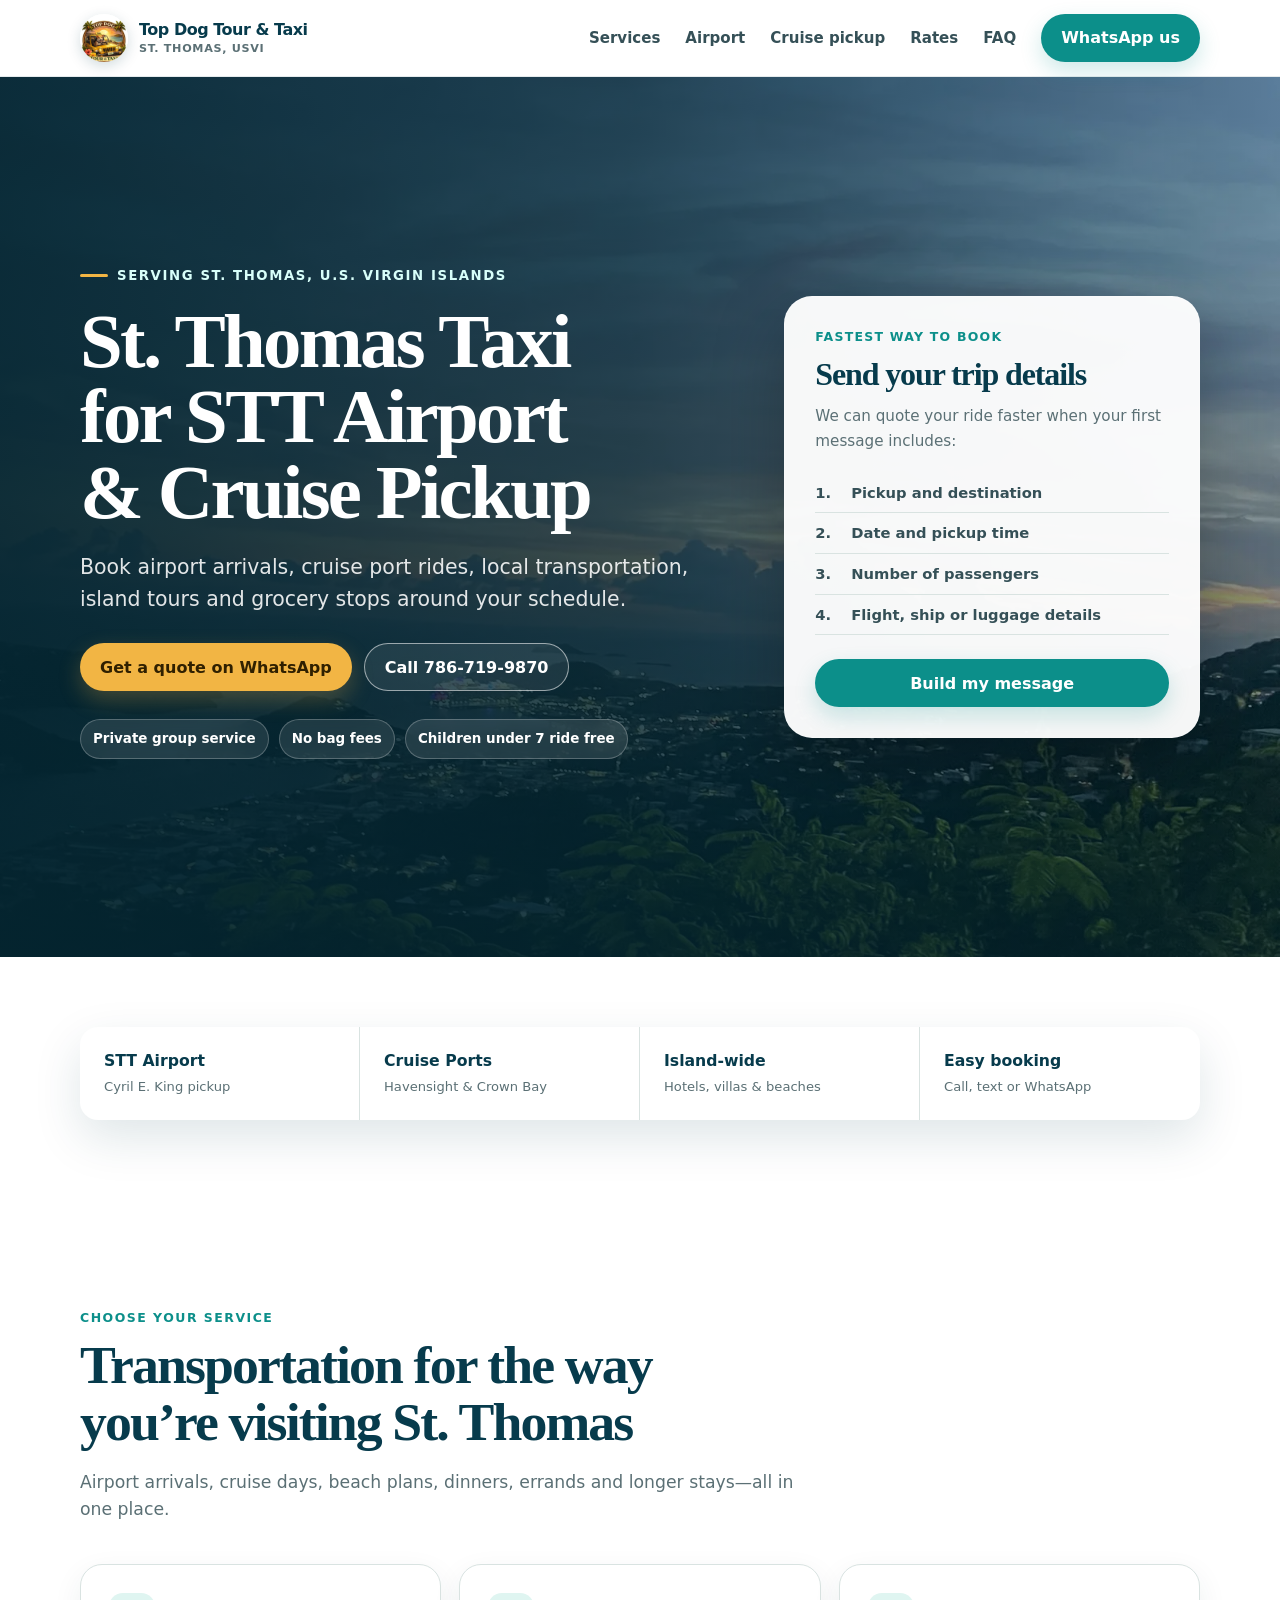
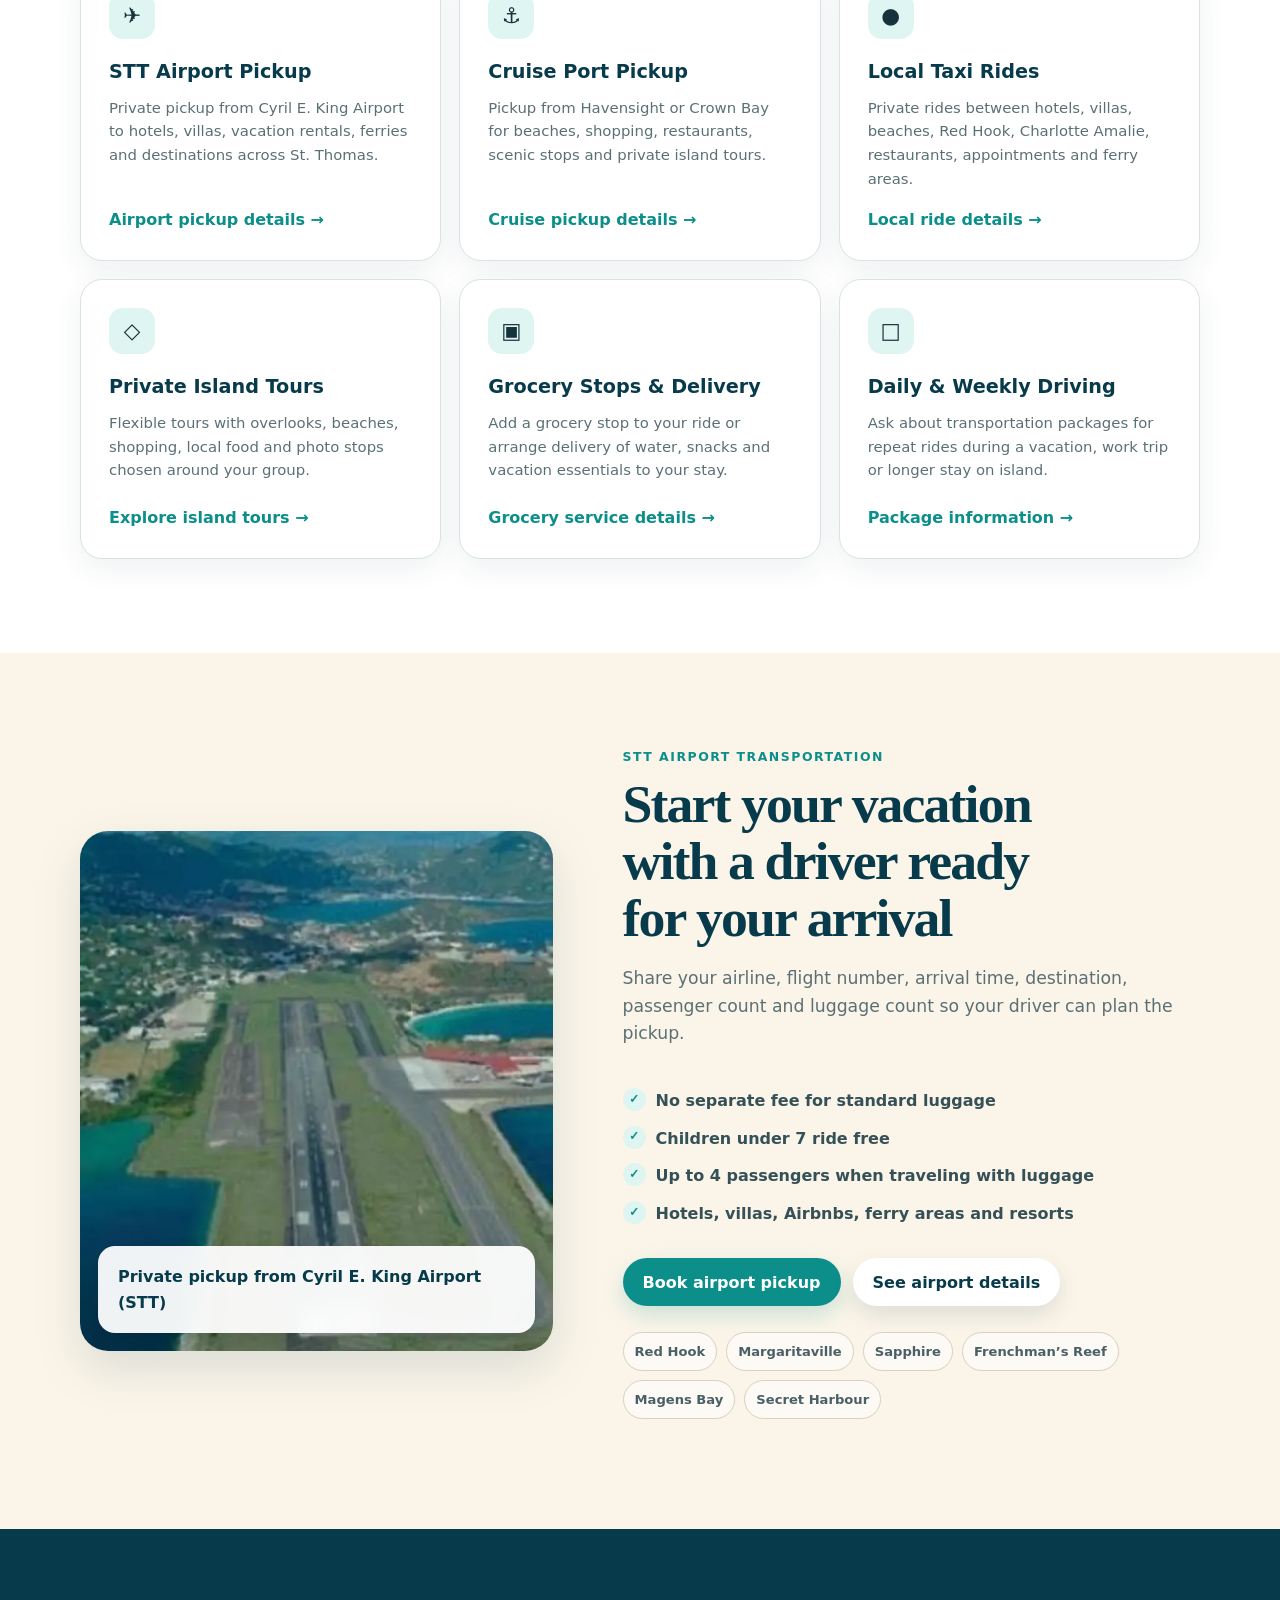
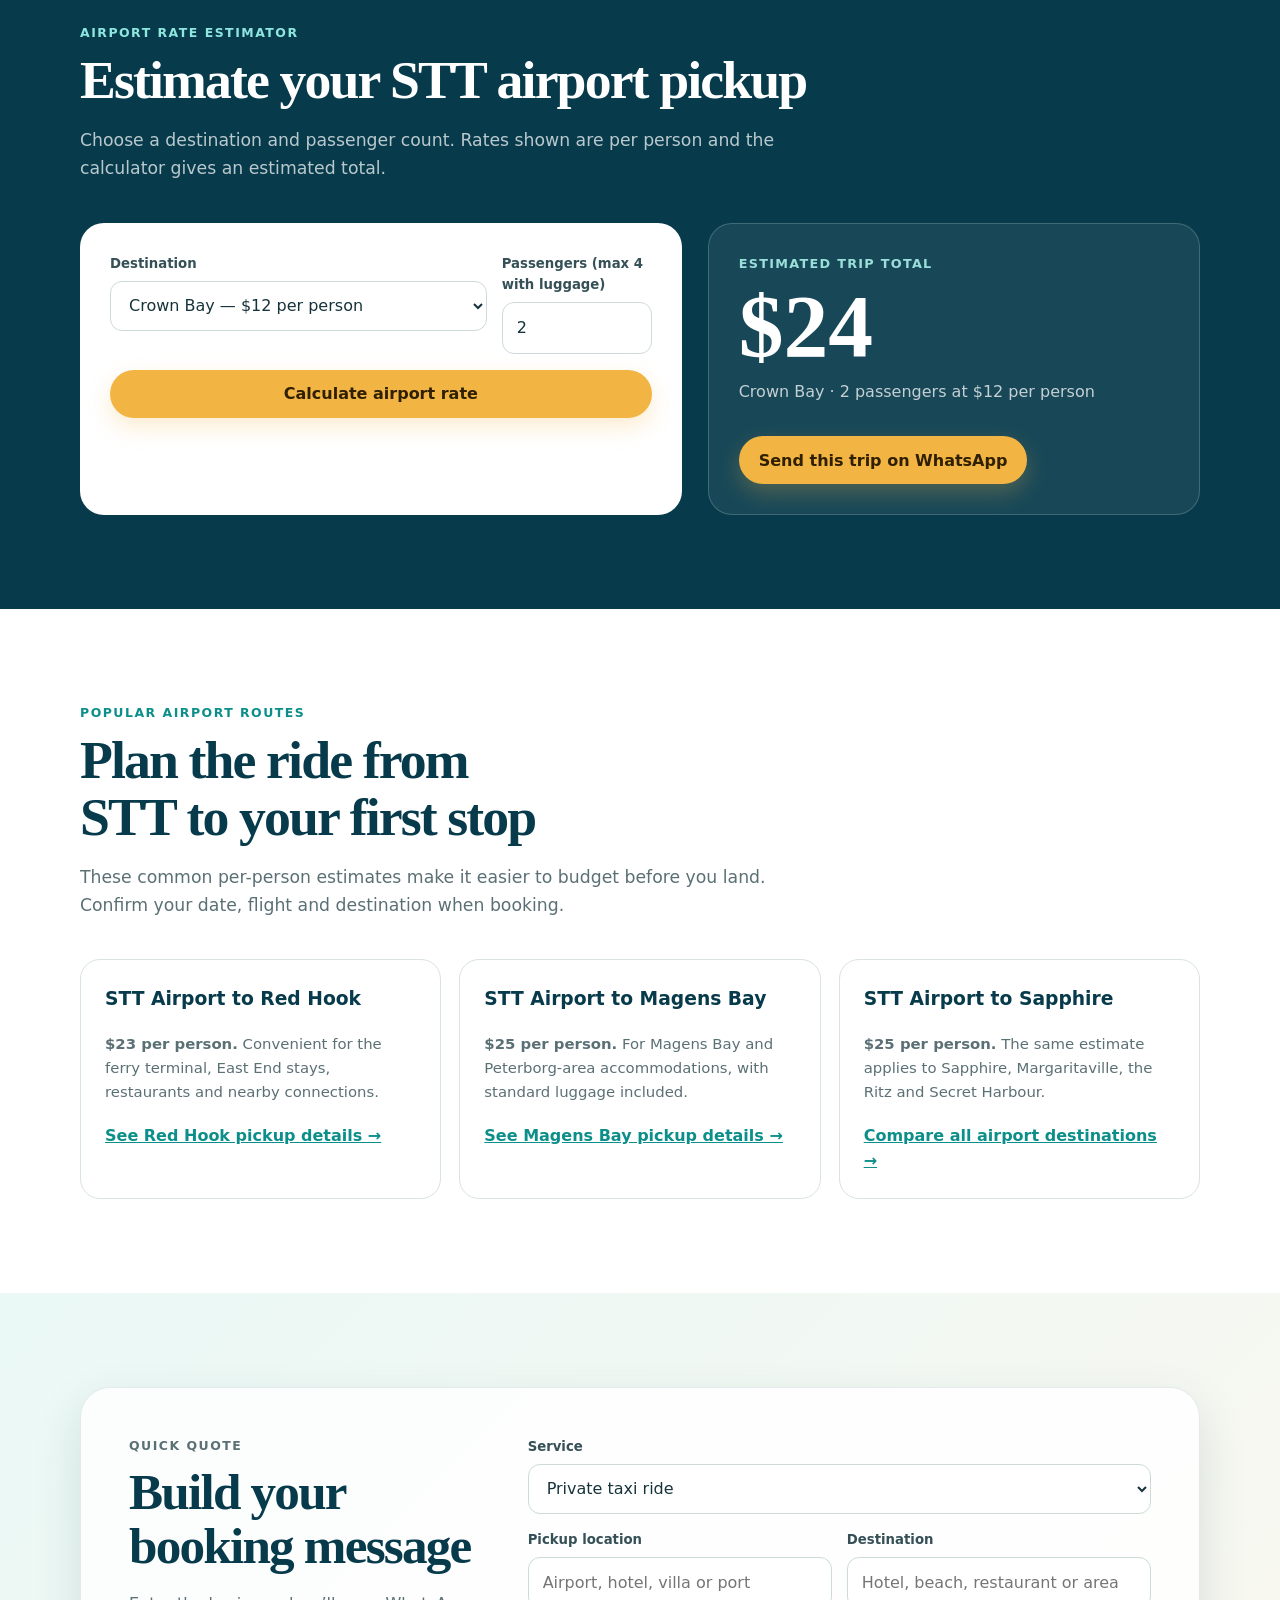
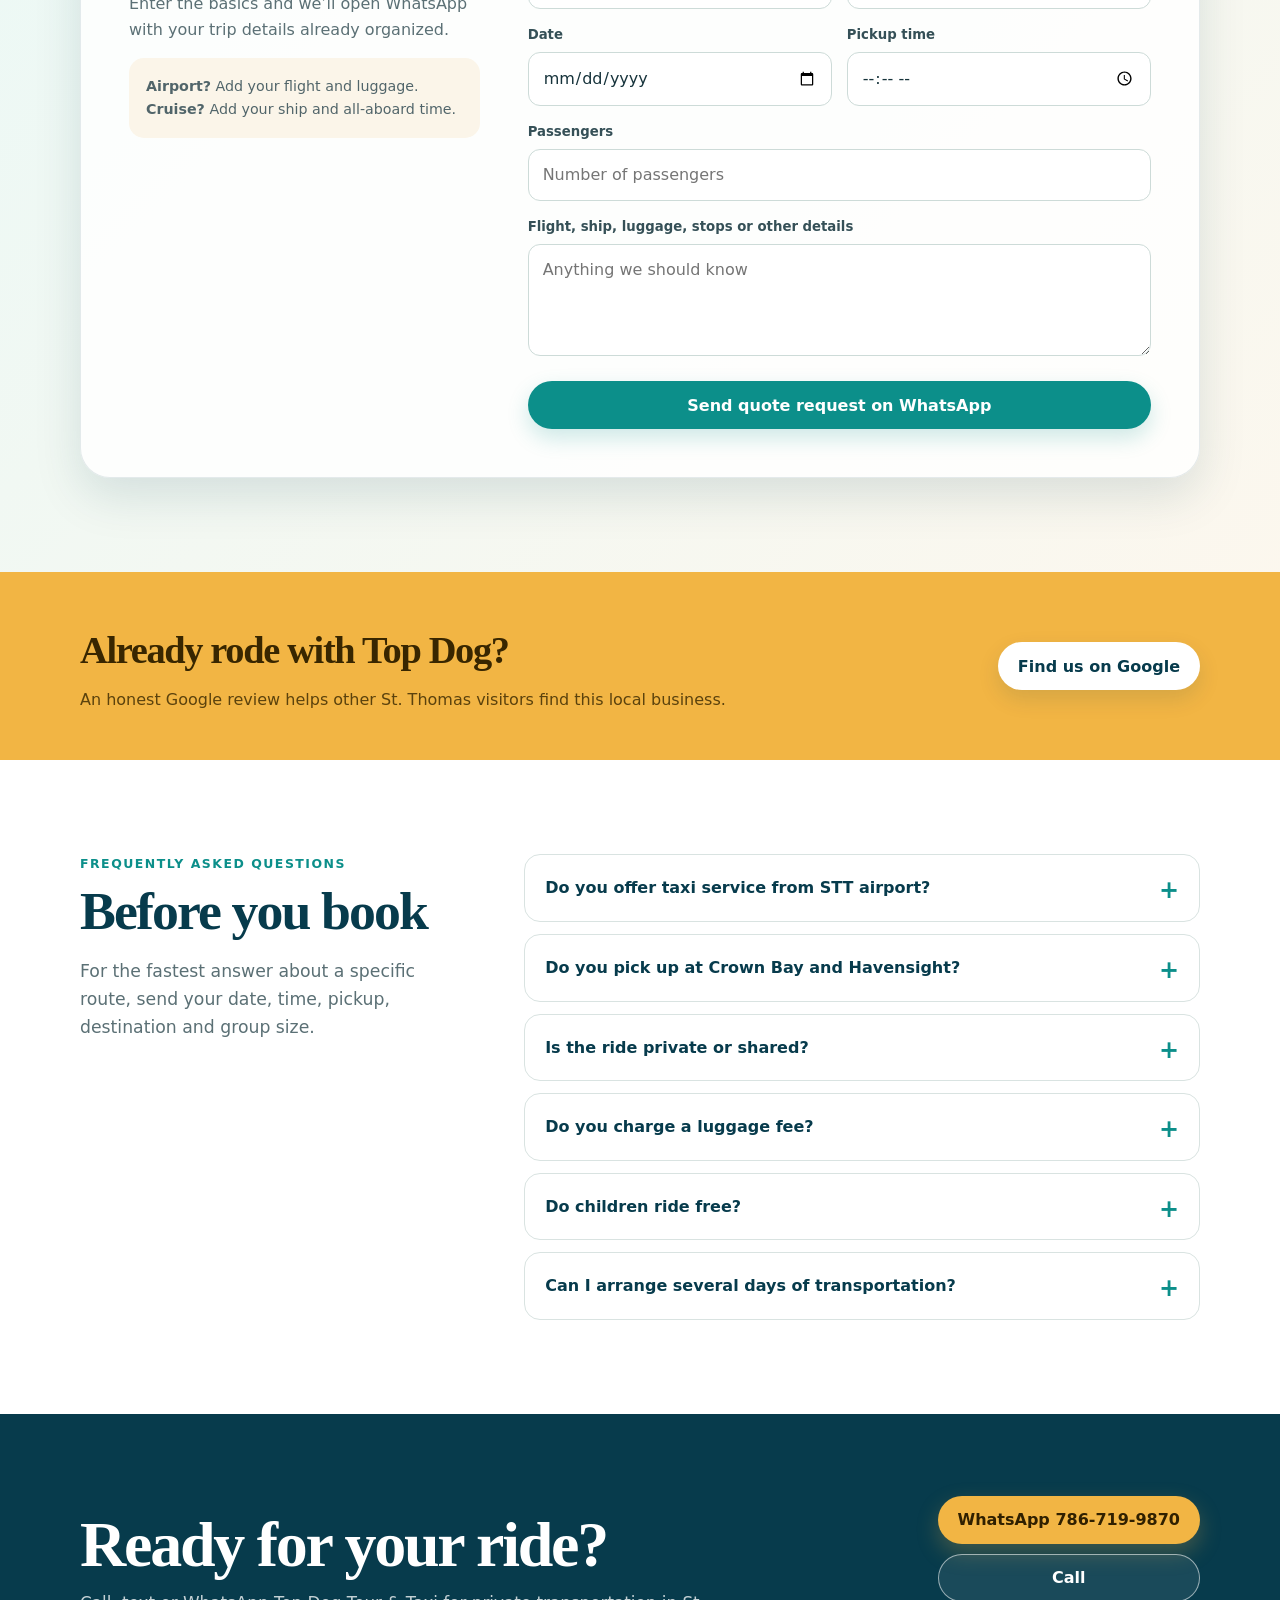
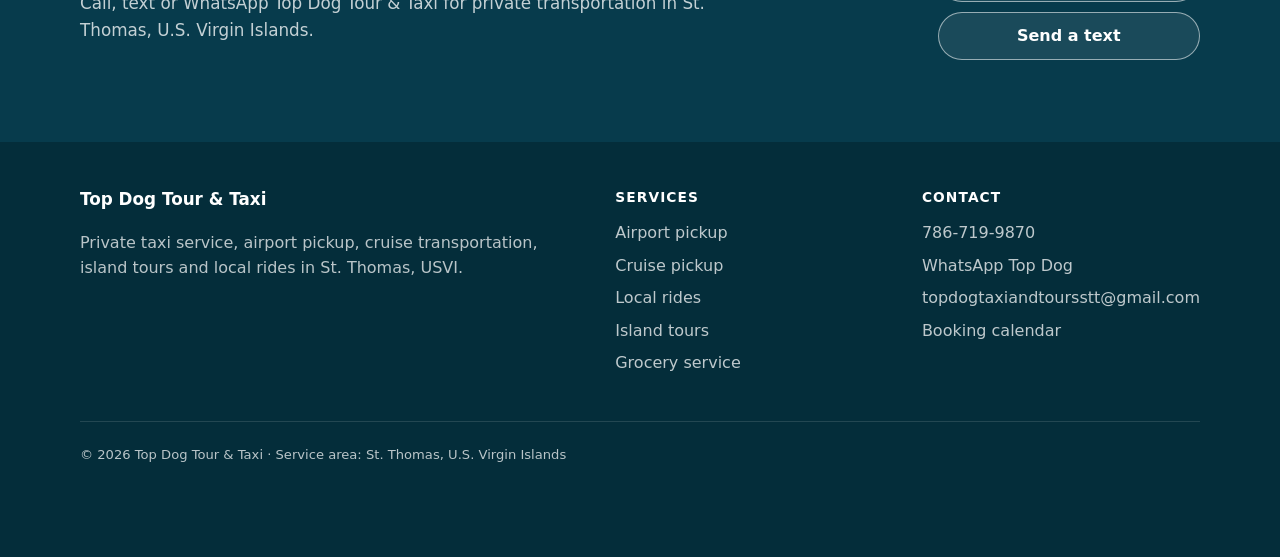
==== commit ac96f7d8: "Polish mobile booking and local route SEO" ====
--- a/index.html
+++ b/index.html
@@ -4,15 +4,15 @@
   <meta charset="utf-8">
   <meta name="viewport" content="width=device-width, initial-scale=1">
 
-  <title>St. Thomas Taxi &amp; Private Transportation | Top Dog Tour &amp; Taxi</title>
-  <meta name="description" content="Book a private St. Thomas taxi for STT airport pickup, cruise port rides, local transportation, island tours and grocery stops. Call or WhatsApp Top Dog Tour &amp; Taxi.">
+  <title>St. Thomas Taxi for STT Airport &amp; Cruise Pickup | Top Dog</title>
+  <meta name="description" content="Book St. Thomas taxi service for STT airport, cruise ports, hotels, beaches and Red Hook. No bag fees. Call or WhatsApp Top Dog Tour &amp; Taxi.">
   <meta name="robots" content="index, follow, max-image-preview:large">
   <link rel="canonical" href="https://topdogtourandtaxi.com/">
 
   <meta property="og:type" content="website">
   <meta property="og:site_name" content="Top Dog Tour &amp; Taxi">
-  <meta property="og:title" content="St. Thomas Taxi &amp; Private Transportation">
-  <meta property="og:description" content="Private airport pickups, cruise port rides, island tours, local trips and grocery stops in St. Thomas, USVI.">
+  <meta property="og:title" content="St. Thomas Taxi for STT Airport &amp; Cruise Pickup">
+  <meta property="og:description" content="Airport pickup, cruise port rides, island tours, local trips and grocery stops in St. Thomas, USVI.">
   <meta property="og:url" content="https://topdogtourandtaxi.com/">
   <meta property="og:image" content="https://topdogtourandtaxi.com/hero-st-thomas.webp">
   <meta property="og:image:alt" content="View over St. Thomas, U.S. Virgin Islands">
@@ -1287,14 +1287,14 @@
 
   <main id="main">
     <section class="hero" aria-labelledby="hero-title">
-      <img class="hero-photo" src="hero-st-thomas.webp" width="1600" height="1067" alt="St. Thomas harbor and island view" fetchpriority="high">
+      <img class="hero-photo" src="hero-st-thomas.webp" width="1600" height="1200" alt="St. Thomas harbor and island view" fetchpriority="high">
       <div class="hero-shade" aria-hidden="true"></div>
 
       <div class="container hero-grid">
         <div>
           <p class="eyebrow">Serving St. Thomas, U.S. Virgin Islands</p>
-          <h1 id="hero-title">St. Thomas Taxi &amp; Private Transportation</h1>
-          <p class="hero-lead">Private airport pickups, cruise port rides, local transportation, island tours and grocery stops—planned around your schedule.</p>
+          <h1 id="hero-title">St. Thomas Taxi for STT Airport &amp; Cruise Pickup</h1>
+          <p class="hero-lead">Book airport arrivals, cruise port rides, local transportation, island tours and grocery stops around your schedule.</p>
 
           <div class="hero-actions">
             <a class="button button-primary" href="https://wa.me/17867199870?text=Hi%20Top%20Dog%20Tour%20%26%20Taxi%2C%20I%20need%20a%20ride%20in%20St.%20Thomas.%20My%20pickup%20location%20is%3A%20" target="_blank" rel="noopener">Get a quote on WhatsApp</a>
@@ -1348,7 +1348,7 @@
       <div class="container">
         <p class="section-kicker">Choose your service</p>
         <h2 class="section-heading" id="services-title">Transportation for the way you’re visiting St. Thomas</h2>
-        <p class="section-intro">One private driver service for airport arrivals, cruise days, beach plans, dinners, errands and longer stays.</p>
+        <p class="section-intro">Airport arrivals, cruise days, beach plans, dinners, errands and longer stays—all in one place.</p>
 
         <div class="services-grid">
           <article class="service-card">
@@ -1406,7 +1406,7 @@
         <div class="split-copy">
           <p class="section-kicker">STT airport transportation</p>
           <h2 class="section-heading" id="airport-title">Start your vacation with a driver ready for your arrival</h2>
-          <p class="section-intro">Share your airline, flight number, arrival time, destination, passenger count and luggage count. Your ride is private for your party.</p>
+          <p class="section-intro">Share your airline, flight number, arrival time, destination, passenger count and luggage count so your driver can plan the pickup.</p>
 
           <ul class="check-list">
             <li>No separate fee for standard luggage</li>
@@ -1458,8 +1458,8 @@
                 </select>
               </div>
               <div>
-                <label for="airportPeople">Passengers</label>
-                <input id="airportPeople" type="number" min="1" max="12" value="2" inputmode="numeric">
+                <label for="airportPeople">Passengers (max 4 with luggage)</label>
+                <input id="airportPeople" type="number" min="1" max="4" value="2" inputmode="numeric">
               </div>
             </div>
             <button class="button button-primary" id="calculateRate" type="button">Calculate airport rate</button>
@@ -1475,27 +1475,27 @@
       </div>
     </section>
 
-    <section aria-labelledby="more-rides-title">
+    <section aria-labelledby="popular-routes-title">
       <div class="container">
-        <p class="section-kicker">More ways to ride</p>
-        <h2 class="section-heading" id="more-rides-title">Cruise days, local plans and longer stays</h2>
-        <p class="section-intro">You do not need to arrive at the airport to book Top Dog. Send the route and timing you need.</p>
+        <p class="section-kicker">Popular airport routes</p>
+        <h2 class="section-heading" id="popular-routes-title">Plan the ride from STT to your first stop</h2>
+        <p class="section-intro">These common per-person estimates make it easier to budget before you land. Confirm your date, flight and destination when booking.</p>
 
         <div class="ride-types">
           <article class="ride-type">
-            <h3>Cruise pickup</h3>
-            <p>Send your ship, port, pickup time, group size and the places you want to visit before all-aboard time.</p>
-            <a href="cruise-pickup.html">Plan a cruise day →</a>
+            <h3>STT Airport to Red Hook</h3>
+            <p><strong>$23 per person.</strong> Convenient for the ferry terminal, East End stays, restaurants and nearby connections.</p>
+            <a href="stt-airport-to-red-hook.html">See Red Hook pickup details →</a>
           </article>
           <article class="ride-type">
-            <h3>Local rides</h3>
-            <p>Book private transportation to dinner, a beach, ferry, shopping, an appointment or another island destination.</p>
-            <a href="local-rides.html">Request a local ride →</a>
+            <h3>STT Airport to Magens Bay</h3>
+            <p><strong>$25 per person.</strong> For Magens Bay and Peterborg-area accommodations, with standard luggage included.</p>
+            <a href="stt-airport-to-magens-bay.html">See Magens Bay pickup details →</a>
           </article>
           <article class="ride-type">
-            <h3>Daily &amp; weekly packages</h3>
-            <p>Tell us your dates, home base and expected schedule for a custom multi-day transportation quote.</p>
-            <a href="weekly-rates.html">Ask about packages →</a>
+            <h3>STT Airport to Sapphire</h3>
+            <p><strong>$25 per person.</strong> The same estimate applies to Sapphire, Margaritaville, the Ritz and Secret Harbour.</p>
+            <a href="airport.html">Compare all airport destinations →</a>
           </article>
         </div>
       </div>
@@ -1633,11 +1633,12 @@
         <div>
           <h3>Contact</h3>
           <a href="tel:+17867199870">786&#8209;719&#8209;9870</a>
-          <a href="mailto:topdogtaxiandtoursstt@gmail.com">Email Top Dog</a>
+          <a href="https://wa.me/17867199870" target="_blank" rel="noopener">WhatsApp Top Dog</a>
+          <a href="mailto:topdogtaxiandtoursstt@gmail.com">topdogtaxiandtoursstt@gmail.com</a>
           <a href="https://calendar.app.google/QhGbrGE2vqHfdK3t5" target="_blank" rel="noopener">Booking calendar</a>
         </div>
       </div>
-      <div class="copyright">© 2026 Top Dog Tour &amp; Taxi · St. Thomas, U.S. Virgin Islands</div>
+      <div class="copyright">© 2026 Top Dog Tour &amp; Taxi · Service area: St. Thomas, U.S. Virgin Islands</div>
     </div>
   </footer>
 
@@ -1676,7 +1677,7 @@
     const bookEstimate = document.getElementById("bookEstimate");
 
     function calculateAirportRate() {
-      const passengerCount = Math.max(1, Number.parseInt(people.value, 10) || 1);
+      const passengerCount = Math.min(4, Math.max(1, Number.parseInt(people.value, 10) || 1));
       people.value = passengerCount;
 
       if (zone.value === "custom") {
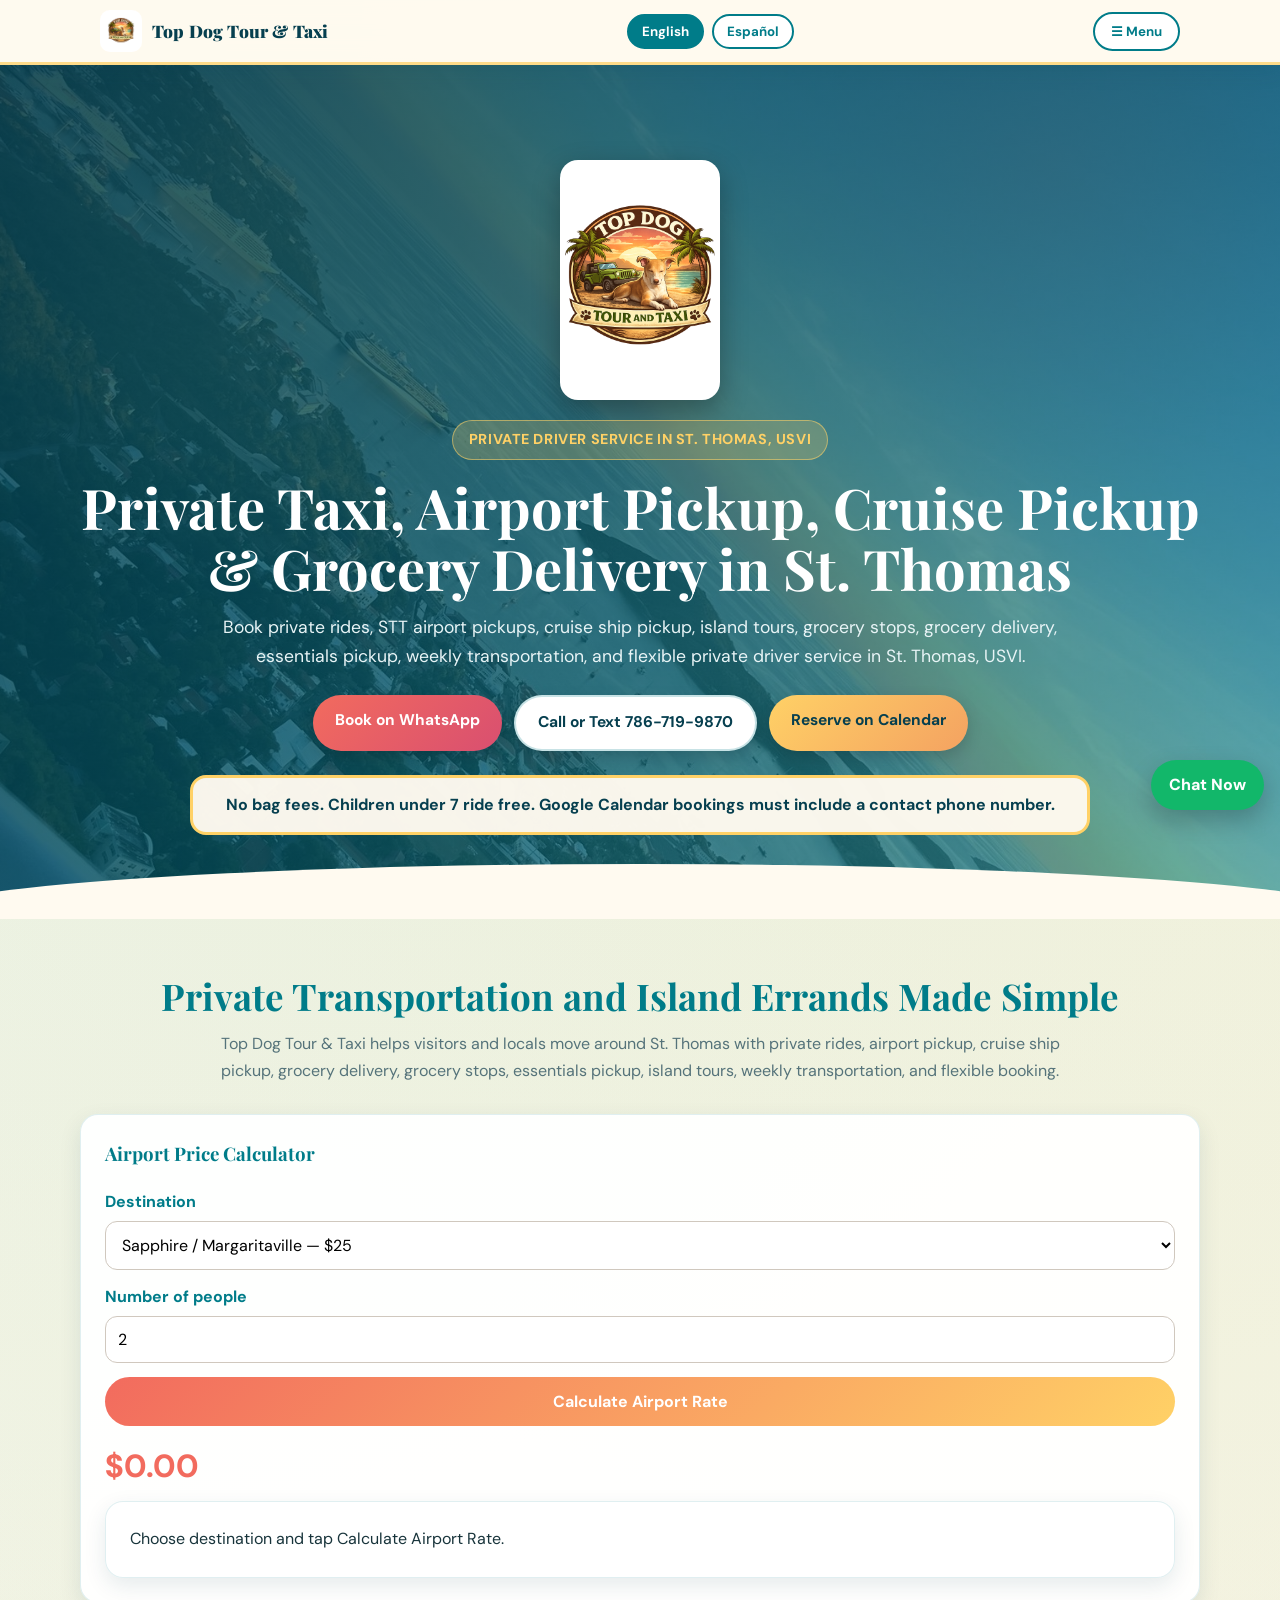
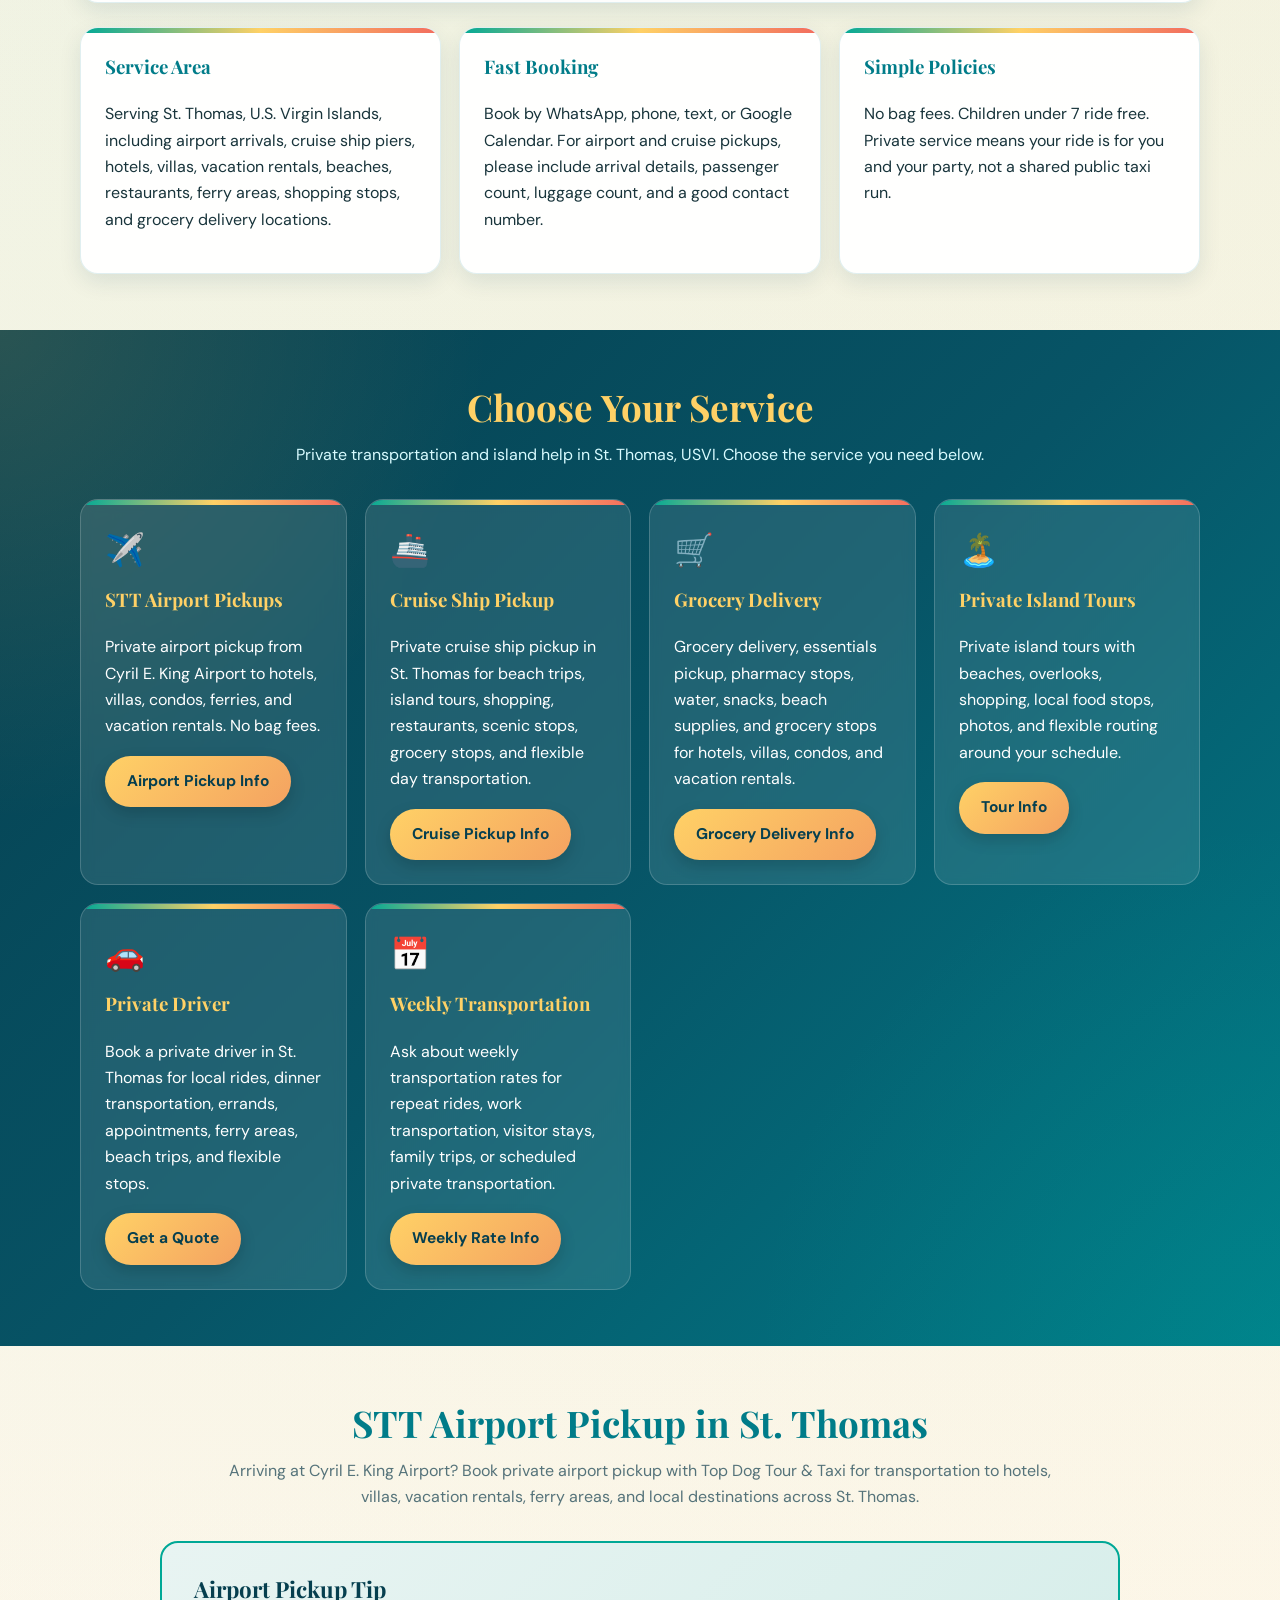
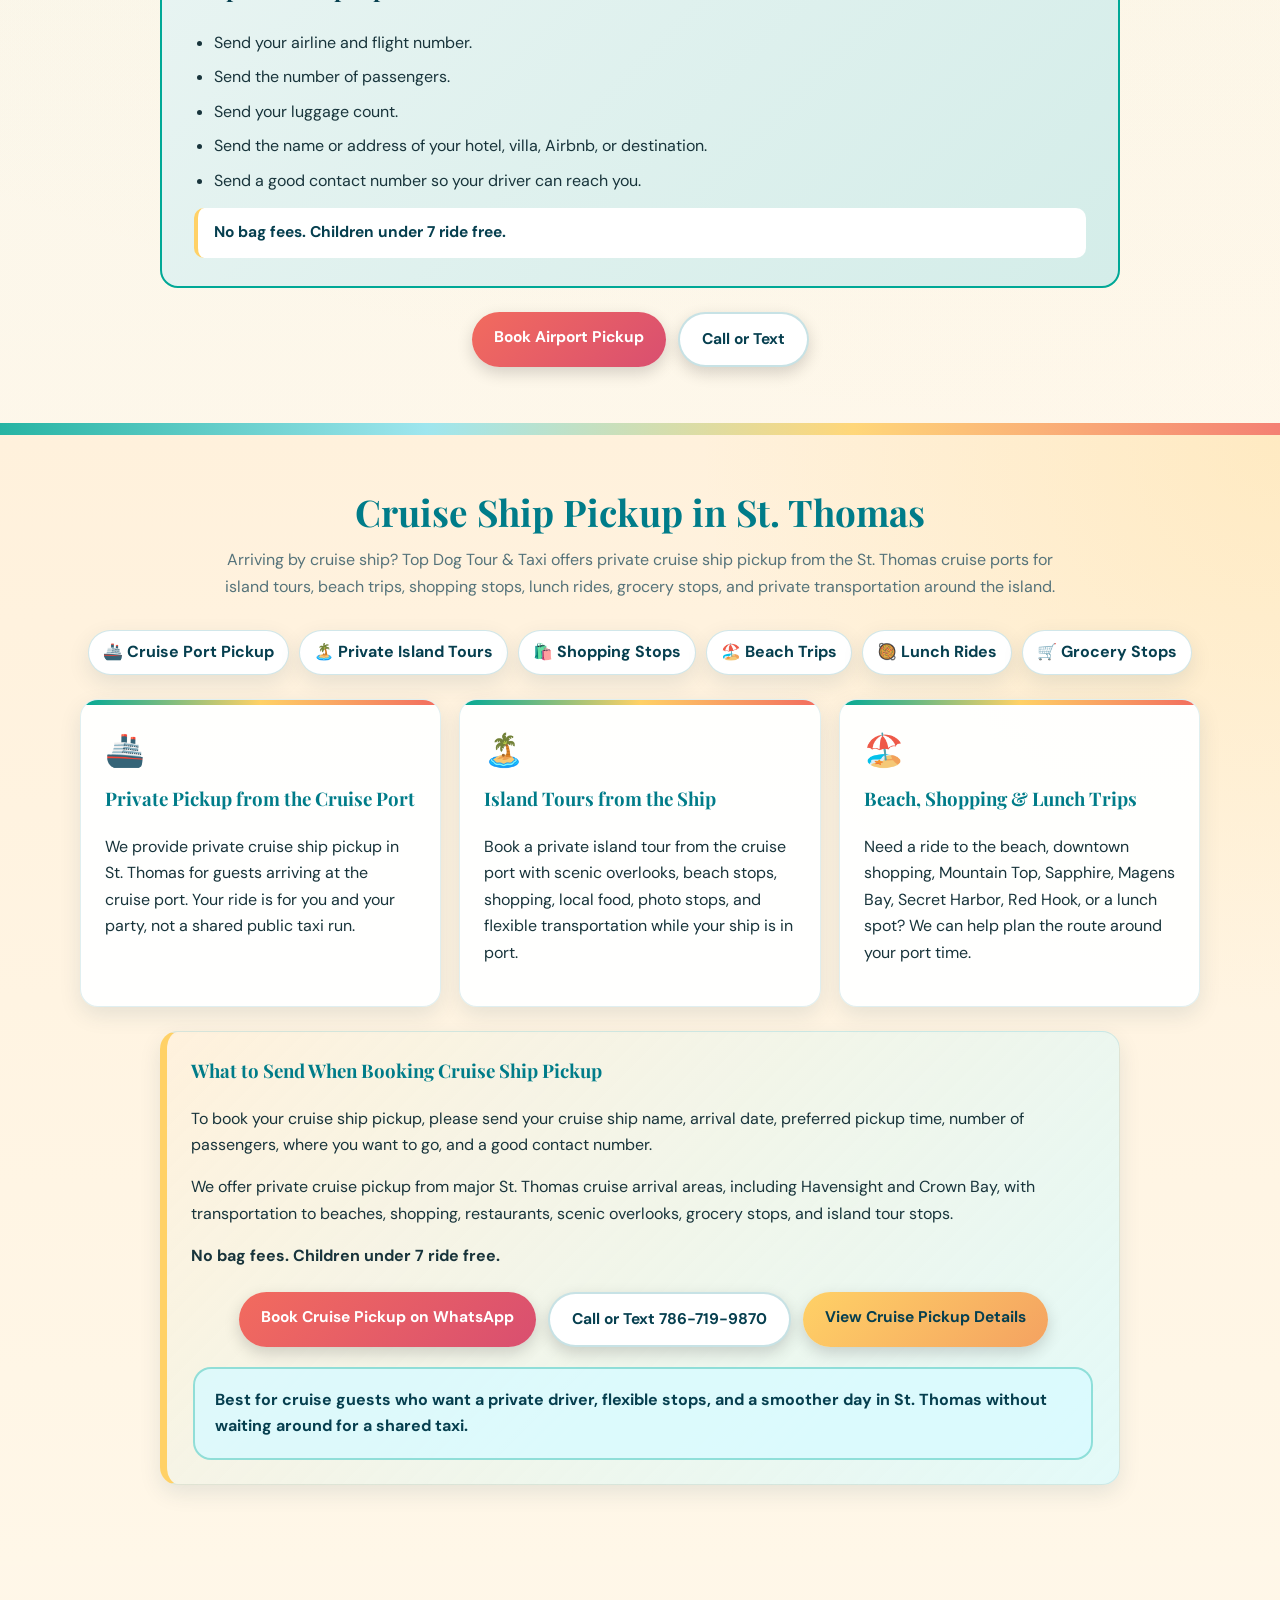
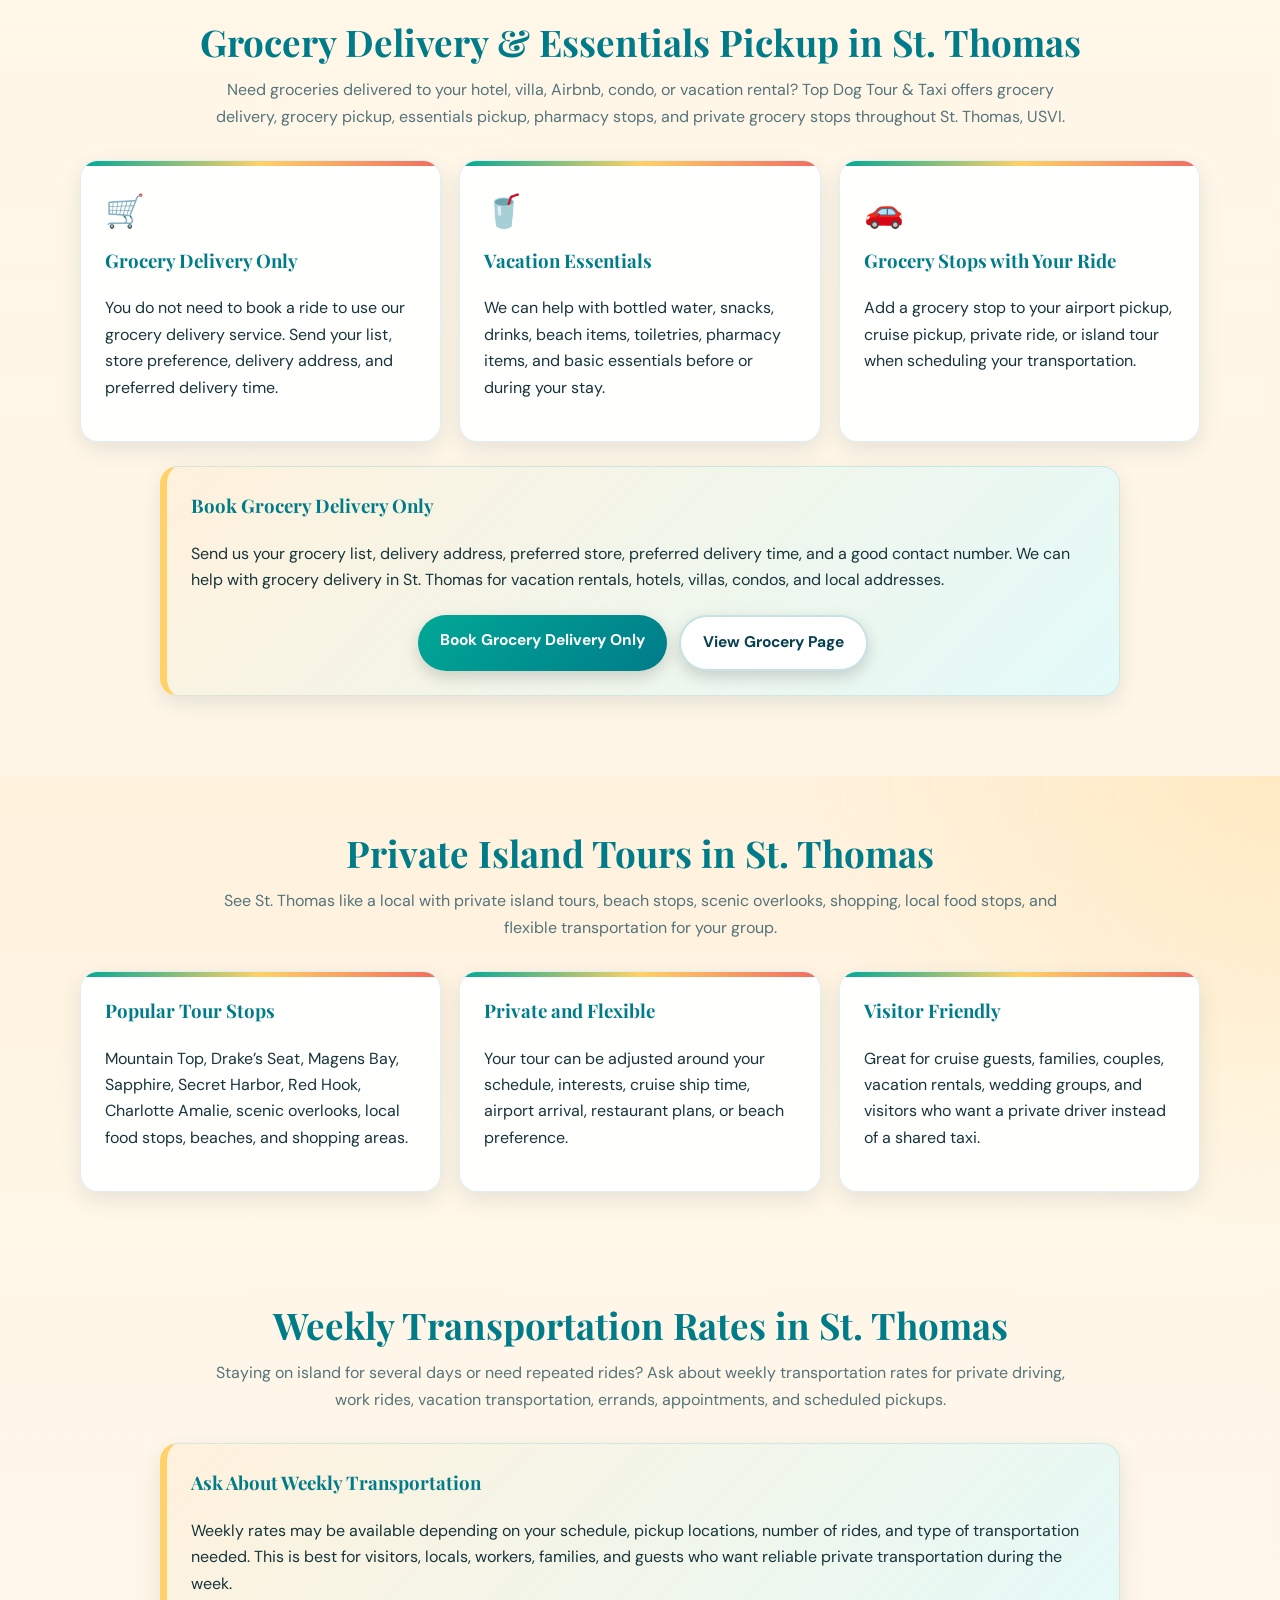
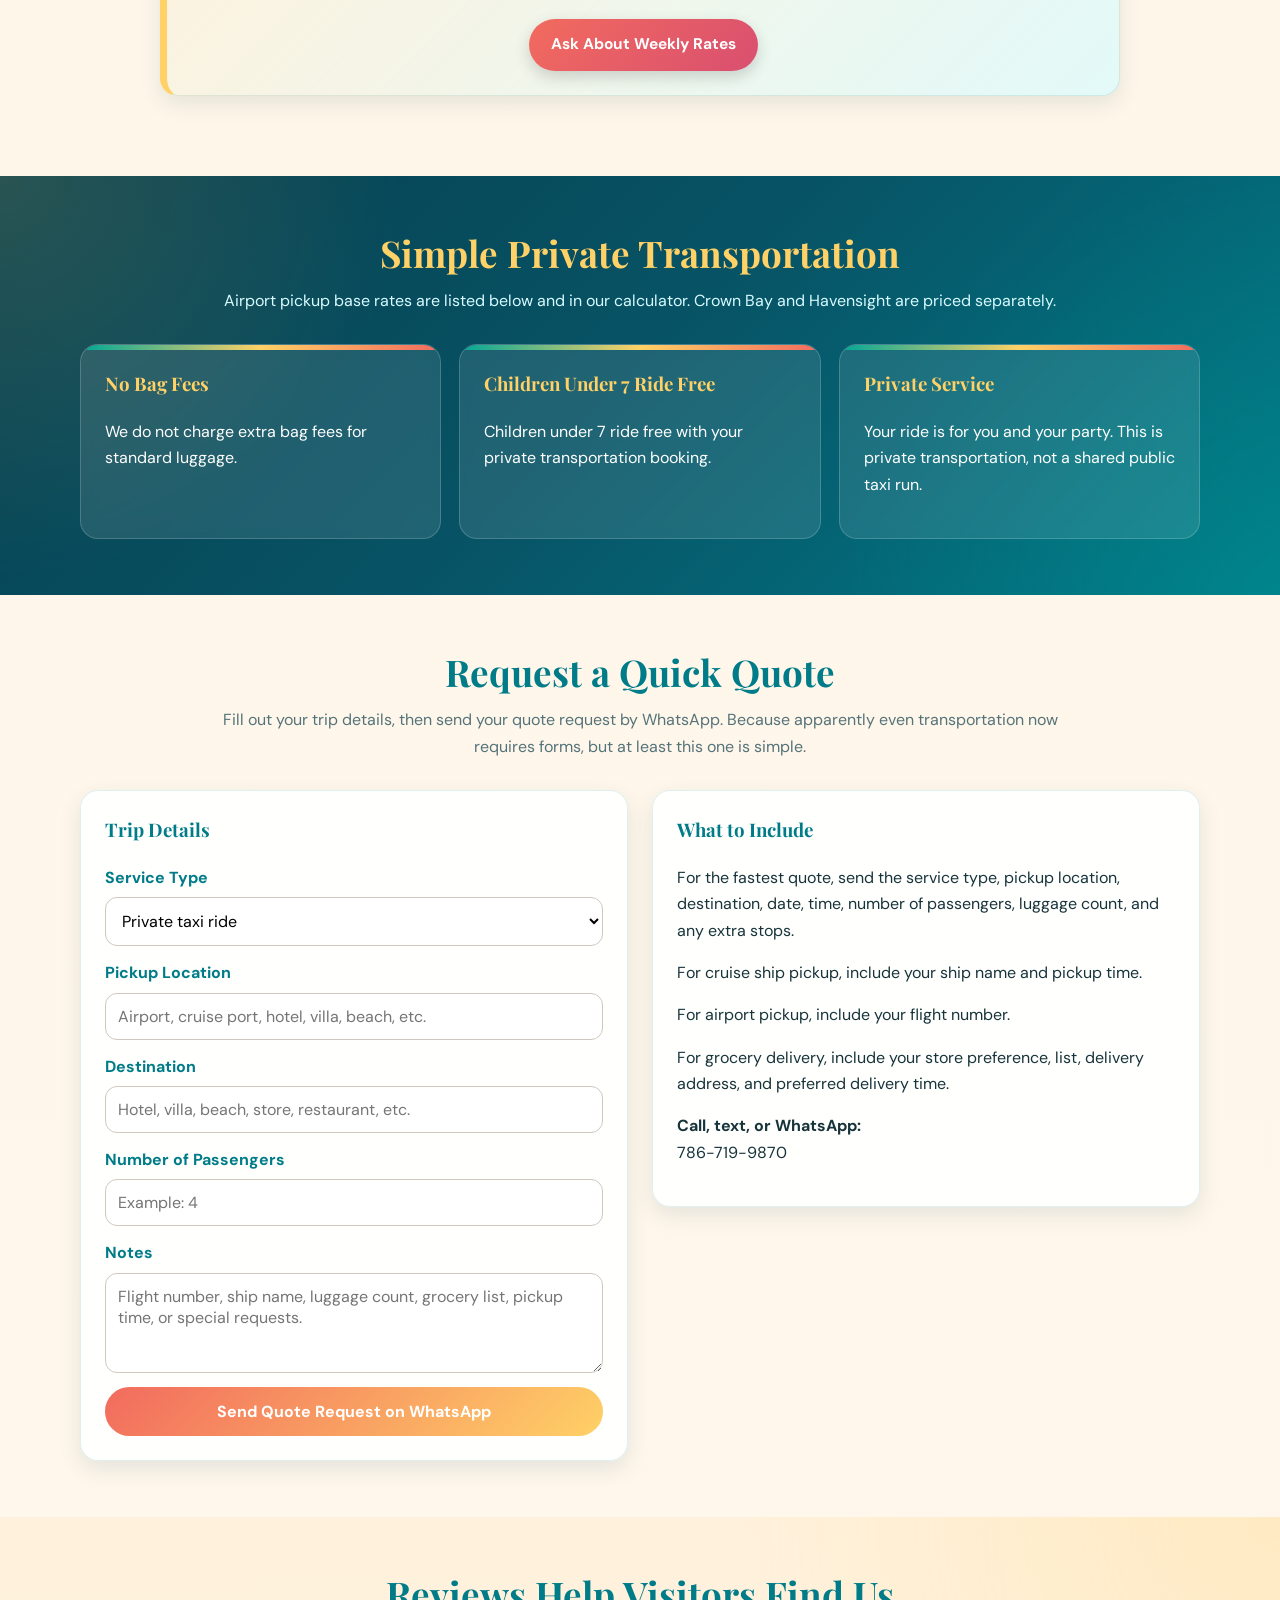
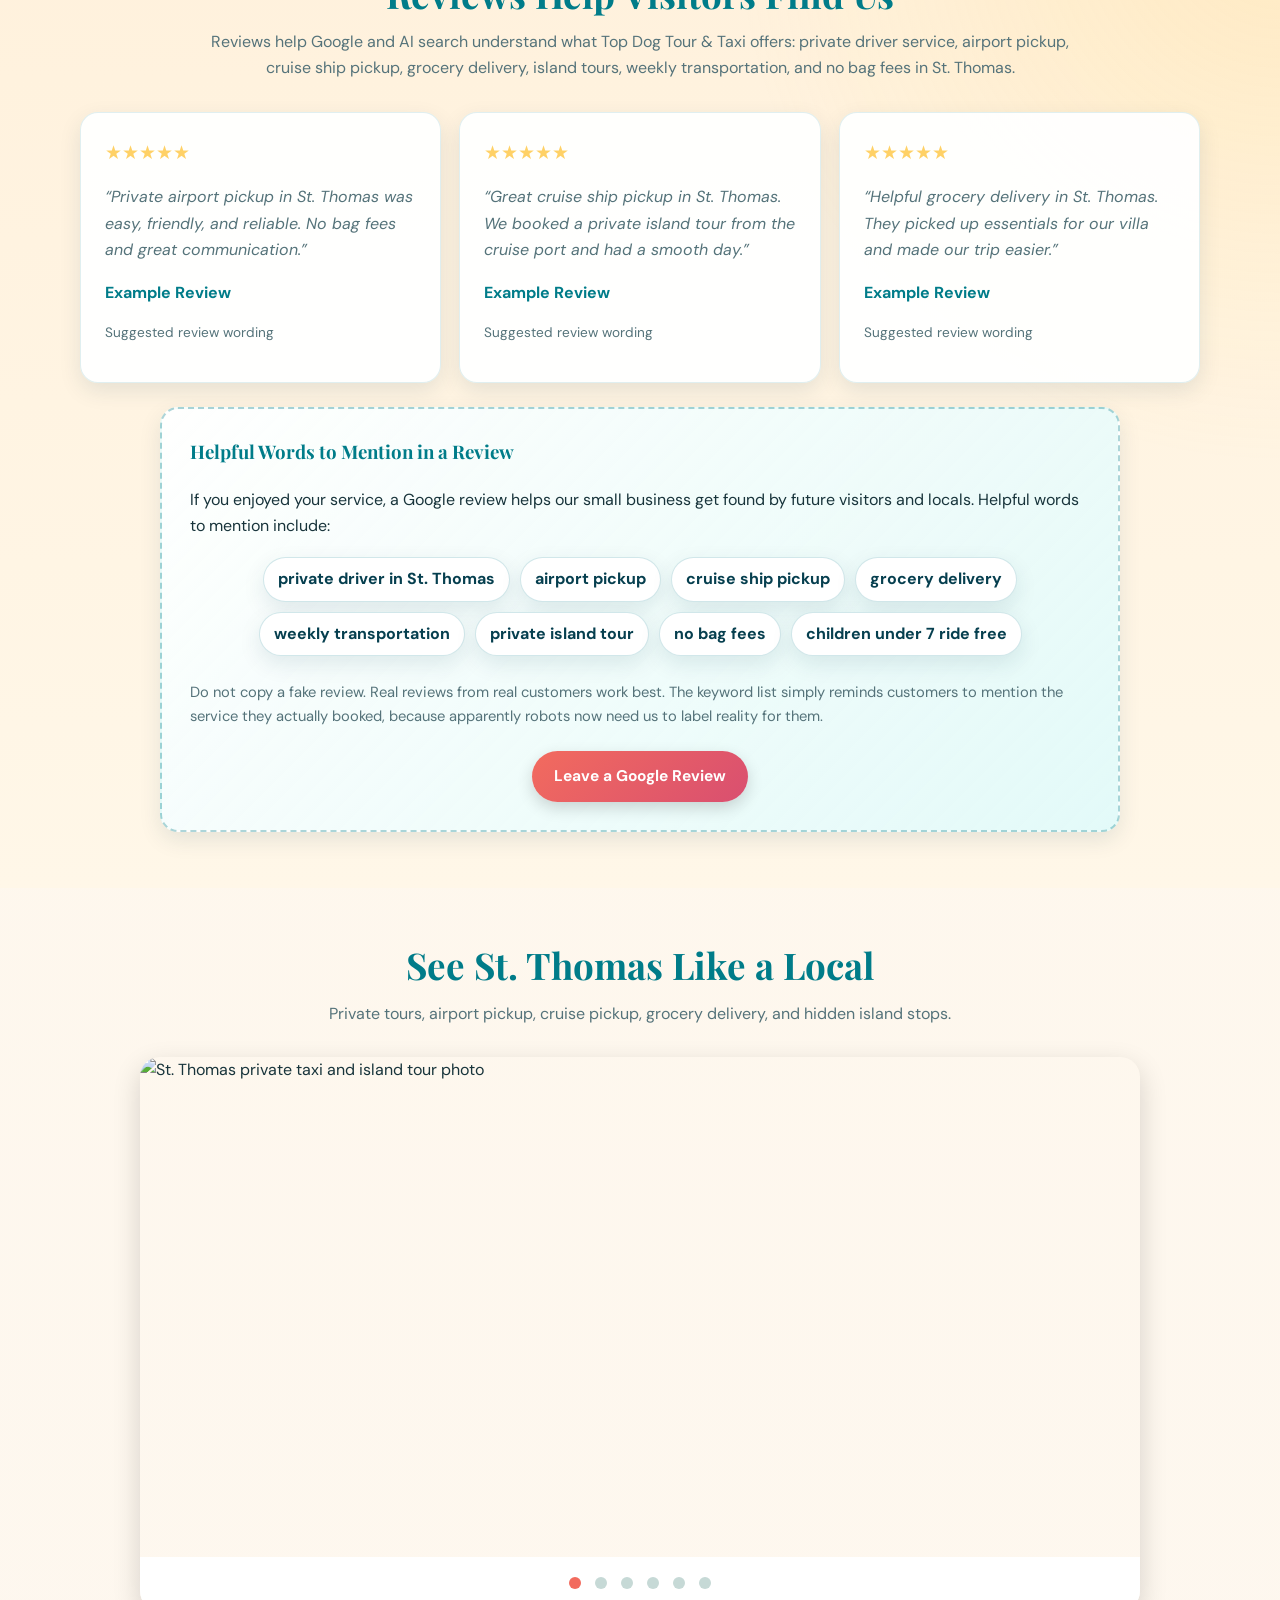
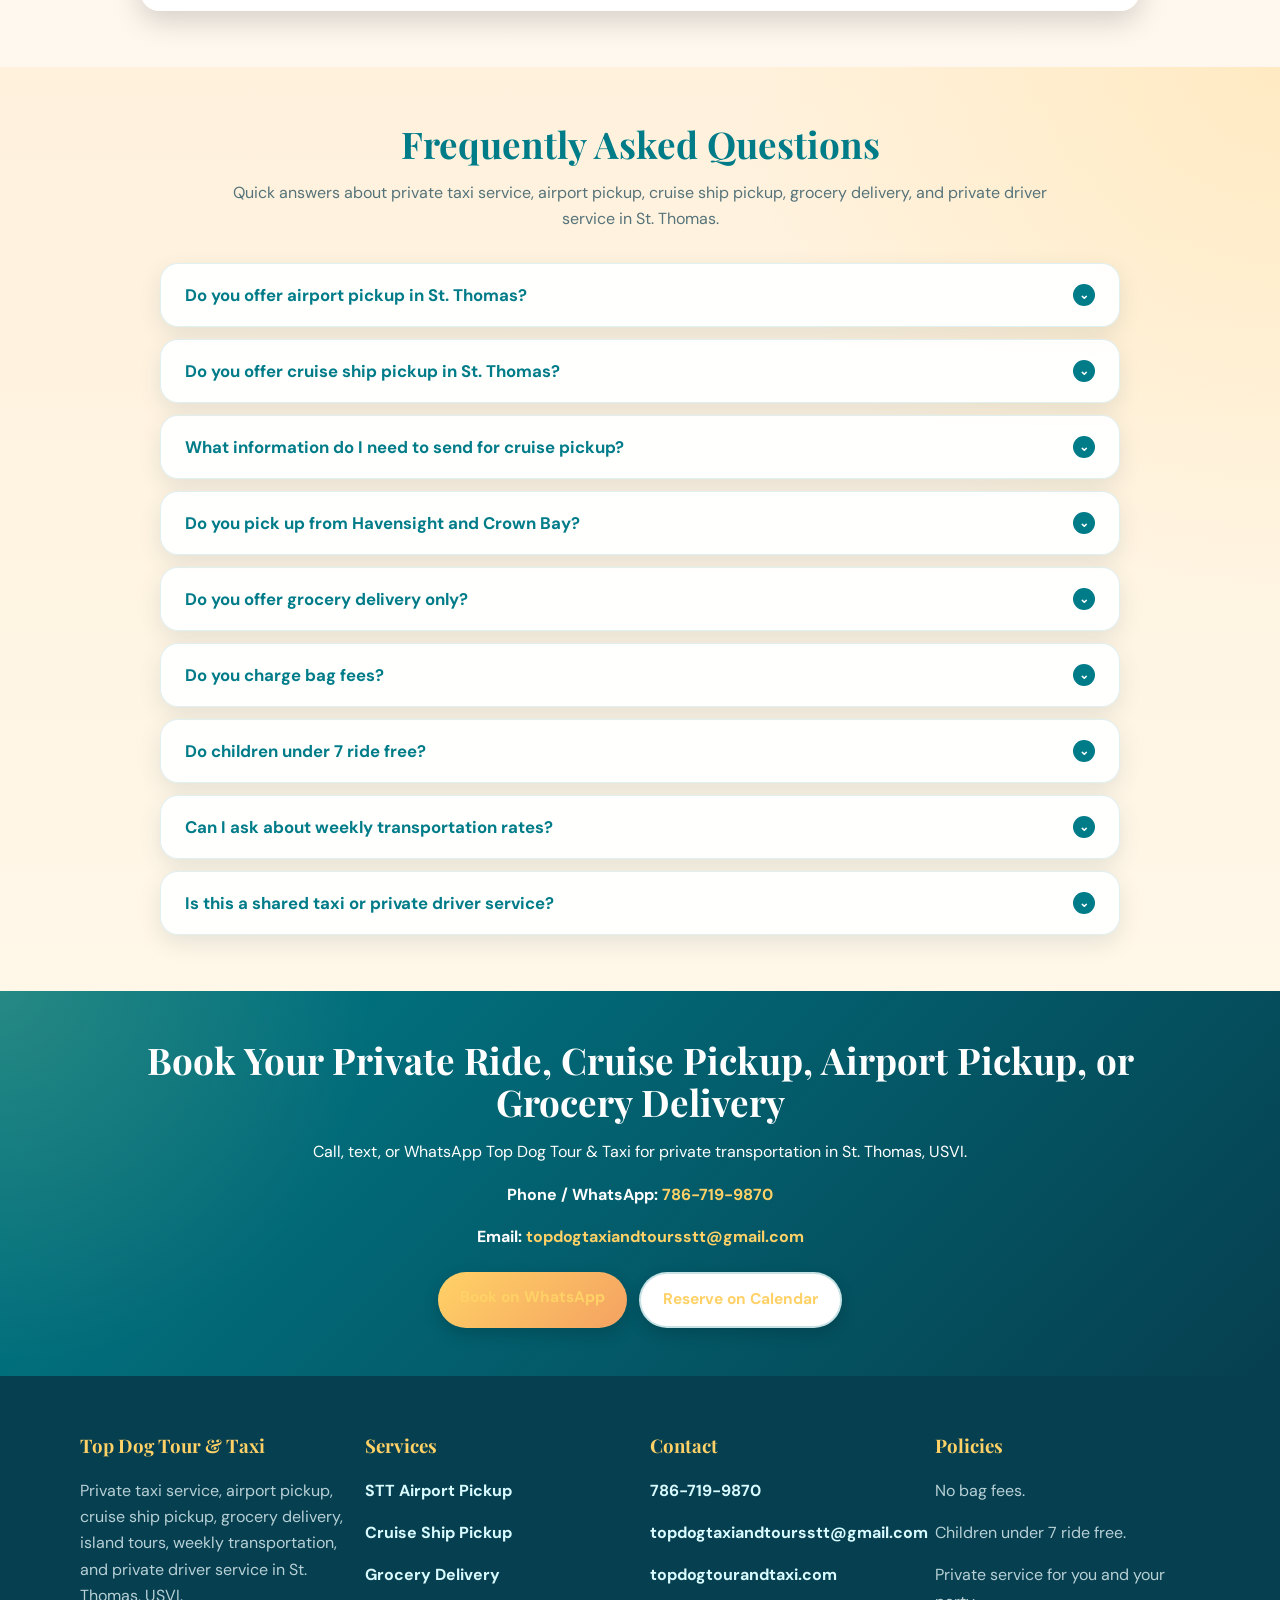
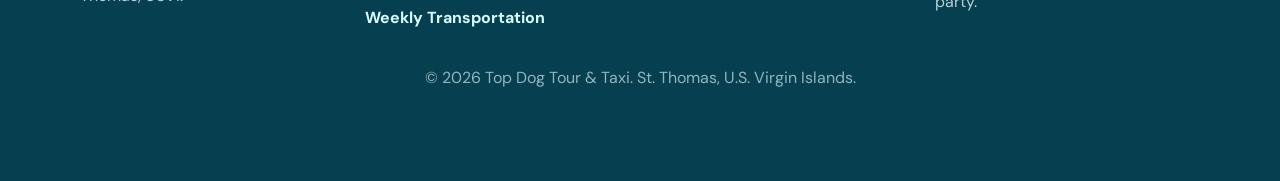
==== commit 79f932e8: "Implement comprehensive local and service SEO" ====
--- a/index.html
+++ b/index.html
@@ -1,1259 +1,963 @@
 <!DOCTYPE html>
 <html lang="en">
 <head>
-  <meta charset="utf-8">
-  <meta name="viewport" content="width=device-width, initial-scale=1">
-
-  <title>St. Thomas Taxi for STT Airport &amp; Cruise Pickup | Top Dog</title>
-  <meta name="description" content="Book St. Thomas taxi service for STT airport, cruise ports, hotels, beaches and Red Hook. No bag fees. Call or WhatsApp Top Dog Tour &amp; Taxi.">
-  <meta name="robots" content="index, follow, max-image-preview:large">
+  <meta charset="UTF-8" />
+  <meta name="viewport" content="width=device-width, initial-scale=1.0" />
+
+  <title>St. Thomas Taxi &amp; Private Tours | Top Dog Tour &amp; Taxi</title>
+  <meta name="description" content="Book a private St. Thomas taxi, STT airport pickup, cruise port transportation, local ride, or island tour. Call, text, WhatsApp, or request a quote.">
+  <meta name="robots" content="index,follow,max-image-preview:large">
   <link rel="canonical" href="https://topdogtourandtaxi.com/">
-
+  <meta property="og:title" content="St. Thomas Taxi &amp; Private Tours | Top Dog Tour &amp; Taxi">
+  <meta property="og:description" content="Book a private St. Thomas taxi, STT airport pickup, cruise port transportation, local ride, or island tour. Call, text, WhatsApp, or request a quote.">
+  <meta property="og:url" content="https://topdogtourandtaxi.com/">
   <meta property="og:type" content="website">
-  <meta property="og:site_name" content="Top Dog Tour &amp; Taxi">
-  <meta property="og:title" content="St. Thomas Taxi for STT Airport &amp; Cruise Pickup">
-  <meta property="og:description" content="Airport pickup, cruise port rides, island tours, local trips and grocery stops in St. Thomas, USVI.">
-  <meta property="og:url" content="https://topdogtourandtaxi.com/">
-  <meta property="og:image" content="https://topdogtourandtaxi.com/hero-st-thomas.webp">
-  <meta property="og:image:alt" content="View over St. Thomas, U.S. Virgin Islands">
-  <meta name="twitter:card" content="summary_large_image">
-  <meta name="theme-color" content="#073b4c">
-
-  <link rel="preload" href="hero-st-thomas.webp" as="image" type="image/webp" fetchpriority="high">
+
+  <meta name="keywords" content="St. Thomas taxi service, private taxi St Thomas USVI, airport pickup St Thomas, STT airport pickup, cruise ship pickup St Thomas, cruise port transportation St Thomas, private island tour St Thomas, grocery delivery St Thomas, grocery pickup St Thomas, private driver St Thomas, weekly transportation St Thomas, Top Dog Tour and Taxi" />
+  <meta property="og:image" content="https://topdogtourandtaxi.com/logo1.png" />
 
   <script type="application/ld+json">
   {
     "@context": "https://schema.org",
-    "@type": ["TaxiService", "LocalBusiness"],
-    "@id": "https://topdogtourandtaxi.com/#business",
+    "@type": "TaxiService",
     "name": "Top Dog Tour & Taxi",
     "url": "https://topdogtourandtaxi.com/",
-    "logo": "https://topdogtourandtaxi.com/logo-mark.webp",
-    "image": "https://topdogtourandtaxi.com/hero-st-thomas.webp",
-    "telephone": "+1-786-719-9870",
-    "email": "topdogtaxiandtoursstt@gmail.com",
-    "description": "Private taxi and driver service for airport pickups, cruise port rides, local transportation, island tours and grocery stops in St. Thomas, U.S. Virgin Islands.",
-    "priceRange": "$$",
+    "telephone": "+17867199870",
+    "image": "https://topdogtourandtaxi.com/logo1.png",
     "areaServed": {
-      "@type": "AdministrativeArea",
+      "@type": "Place",
       "name": "St. Thomas, U.S. Virgin Islands"
     },
-    "serviceArea": {
-      "@type": "Place",
-      "name": "St. Thomas, USVI"
-    },
+    "description": "Private taxi rides, STT airport pickups, cruise ship pickup, island tours, grocery delivery, grocery stops, essentials pickup, weekly transportation, and private driver service in St. Thomas, USVI.",
+    "priceRange": "$$",
+    "sameAs": [
+      "https://topdogtourandtaxi.com/"
+    ],
     "hasOfferCatalog": {
       "@type": "OfferCatalog",
-      "name": "St. Thomas Transportation Services",
+      "name": "Transportation and Delivery Services",
       "itemListElement": [
-        {"@type": "Offer", "itemOffered": {"@type": "Service", "name": "STT Airport Pickup"}},
-        {"@type": "Offer", "itemOffered": {"@type": "Service", "name": "Cruise Port Transportation"}},
-        {"@type": "Offer", "itemOffered": {"@type": "Service", "name": "Private Taxi Service"}},
-        {"@type": "Offer", "itemOffered": {"@type": "Service", "name": "Private Island Tours"}},
-        {"@type": "Offer", "itemOffered": {"@type": "Service", "name": "Grocery Stops and Delivery"}}
+        {
+          "@type": "Offer",
+          "itemOffered": {
+            "@type": "Service",
+            "name": "Private Taxi Service in St. Thomas"
+          }
+        },
+        {
+          "@type": "Offer",
+          "itemOffered": {
+            "@type": "Service",
+            "name": "STT Airport Pickup"
+          }
+        },
+        {
+          "@type": "Offer",
+          "itemOffered": {
+            "@type": "Service",
+            "name": "Cruise Ship Pickup in St. Thomas"
+          }
+        },
+        {
+          "@type": "Offer",
+          "itemOffered": {
+            "@type": "Service",
+            "name": "Grocery Delivery in St. Thomas"
+          }
+        },
+        {
+          "@type": "Offer",
+          "itemOffered": {
+            "@type": "Service",
+            "name": "Private Island Tours in St. Thomas"
+          }
+        }
       ]
     }
   }
   </script>
 
-  <script type="application/ld+json">
-  {
-    "@context": "https://schema.org",
-    "@type": "FAQPage",
-    "mainEntity": [
-      {
-        "@type": "Question",
-        "name": "Do you offer taxi service from STT airport?",
-        "acceptedAnswer": {
-          "@type": "Answer",
-          "text": "Yes. Top Dog Tour & Taxi offers private pickup from Cyril E. King Airport to hotels, villas, condos, ferry areas and other destinations across St. Thomas."
-        }
-      },
-      {
-        "@type": "Question",
-        "name": "Do you pick up at the St. Thomas cruise ports?",
-        "acceptedAnswer": {
-          "@type": "Answer",
-          "text": "Yes. Private cruise pickup is available from Crown Bay and Havensight for beaches, shopping, restaurants, island tours and other St. Thomas destinations."
-        }
-      },
-      {
-        "@type": "Question",
-        "name": "Is the ride private or shared?",
-        "acceptedAnswer": {
-          "@type": "Answer",
-          "text": "Your booking is private for you and your party. It is not a shared public taxi run."
-        }
-      },
-      {
-        "@type": "Question",
-        "name": "Do you charge extra for luggage?",
-        "acceptedAnswer": {
-          "@type": "Answer",
-          "text": "No. Standard luggage is included with no separate bag fee."
-        }
-      }
-    ]
-  }
-  </script>
-
   <style>
-    :root {
-      --ink: #16333b;
-      --muted: #5b7075;
-      --navy: #073b4c;
-      --navy-2: #0b5361;
-      --teal: #0c8f8a;
-      --aqua: #dff5f1;
-      --sand: #fbf5e9;
-      --gold: #f2b544;
-      --gold-dark: #8a5a00;
-      --white: #fff;
-      --line: #d9e3e1;
-      --shadow: 0 18px 48px rgba(7, 59, 76, .13);
-      --radius: 22px;
-    }
+    @import url('https://fonts.googleapis.com/css2?family=Playfair+Display:wght@700;900&family=DM+Sans:wght@400;500;700&display=swap');
 
     * {
       box-sizing: border-box;
     }
 
+    :root {
+      --sand: #fff1dc;
+      --warm: #f7dfbf;
+      --ocean: #007c89;
+      --deep: #063f4f;
+      --teal: #00a896;
+      --aqua: #8ee3ef;
+      --lagoon: #d8fbff;
+      --palm: #2f7d4f;
+      --sun: #ffd166;
+      --mango: #f4a261;
+      --coral: #f26b5e;
+      --hibiscus: #d94f70;
+      --cream: #fffaf0;
+      --white: #ffffff;
+      --text: #18343b;
+      --muted: #55737a;
+      --border: #ead8c0;
+      --shadow: 0 14px 34px rgba(6,63,79,0.16);
+      --shadow-soft: 0 8px 22px rgba(6,63,79,0.10);
+      --radius: 18px;
+    }
+
     html {
       scroll-behavior: smooth;
-      scroll-padding-top: 86px;
     }
 
     body {
       margin: 0;
-      color: var(--ink);
-      background: var(--white);
-      font-family: Inter, ui-sans-serif, system-ui, -apple-system, BlinkMacSystemFont, "Segoe UI", sans-serif;
-      line-height: 1.6;
-      -webkit-font-smoothing: antialiased;
-    }
-
-    body.menu-open {
-      overflow: hidden;
-    }
-
-    img {
-      display: block;
-      max-width: 100%;
+      font-family: 'DM Sans', Arial, sans-serif;
+      background:
+        radial-gradient(circle at top left, rgba(142,227,239,0.22), transparent 34%),
+        radial-gradient(circle at top right, rgba(255,209,102,0.20), transparent 32%),
+        linear-gradient(180deg, #fffaf0 0%, #fff6e7 48%, #fdf8f2 100%);
+      color: var(--text);
+      line-height: 1.65;
     }
 
     a {
       color: inherit;
-    }
-
-    button,
-    input,
-    select,
-    textarea {
-      font: inherit;
-    }
-
-    button,
-    .button {
-      -webkit-tap-highlight-color: transparent;
+      text-decoration: none;
+    }
+
+    img {
+      max-width: 100%;
+      height: auto;
     }
 
     .container {
-      width: min(1120px, calc(100% - 36px));
-      margin-inline: auto;
+      width: min(1120px, calc(100% - 32px));
+      margin: 0 auto;
     }
 
     .skip-link {
-      position: fixed;
+      position: absolute;
+      left: -999px;
+      top: 12px;
+      background: var(--deep);
+      color: white;
+      padding: 10px 14px;
+      border-radius: 10px;
+      z-index: 9999;
+    }
+
+    .skip-link:focus {
       left: 12px;
-      top: -80px;
-      z-index: 1000;
-      padding: 10px 16px;
-      border-radius: 12px;
-      background: var(--white);
-      color: var(--navy);
-      font-weight: 800;
-    }
-
-    .skip-link:focus {
-      top: 12px;
-    }
-
-    .site-header {
+    }
+
+    .topbar {
       position: sticky;
       top: 0;
-      z-index: 100;
-      background: rgba(255, 255, 255, .95);
-      border-bottom: 1px solid rgba(7, 59, 76, .1);
-      backdrop-filter: blur(14px);
-    }
-
-    .nav-shell {
-      min-height: 76px;
+      z-index: 99;
+      background: rgba(255,250,240,0.96);
+      backdrop-filter: blur(12px);
+      box-shadow: 0 5px 22px rgba(6,63,79,0.12);
+      border-bottom: 3px solid rgba(255,209,102,0.75);
+    }
+
+    .topbar-inner {
+      max-width: 1120px;
+      margin: auto;
+      padding: 10px 20px;
       display: flex;
       align-items: center;
       justify-content: space-between;
-      gap: 24px;
+      gap: 12px;
     }
 
     .brand {
       display: flex;
       align-items: center;
-      gap: 11px;
-      text-decoration: none;
-      color: var(--navy);
+      gap: 10px;
+      font-family: 'Playfair Display', serif;
       font-weight: 900;
-      letter-spacing: -.03em;
-    }
-
-    .brand-mark {
-      width: 48px;
-      height: 48px;
-      border-radius: 50%;
-      object-fit: cover;
-      box-shadow: 0 4px 14px rgba(7, 59, 76, .18);
-    }
-
-    .brand-copy {
-      line-height: 1.05;
-    }
-
-    .brand-copy small {
+      color: var(--deep);
+      font-size: 1.08rem;
+      white-space: nowrap;
+      letter-spacing: 0.01em;
+    }
+
+    .brand img {
+      width: 42px;
+      height: 42px;
+      object-fit: contain;
+      border-radius: 10px;
+      background: white;
+    }
+
+    .langs {
+      display: flex;
+      gap: 8px;
+    }
+
+    .lang-btn {
+      border: 2px solid var(--ocean);
+      background: white;
+      color: var(--ocean);
+      padding: 7px 13px;
+      border-radius: 999px;
+      font-weight: 700;
+      cursor: pointer;
+      font-family: 'DM Sans', sans-serif;
+    }
+
+    .lang-btn.active {
+      background: var(--ocean);
+      color: white;
+    }
+
+    .menu-wrap {
+      position: relative;
+    }
+
+    .menu-button {
+      border: 2px solid var(--ocean);
+      background: white;
+      color: var(--ocean);
+      border-radius: 999px;
+      padding: 9px 16px;
+      font-weight: 700;
+      cursor: pointer;
+      font-family: 'DM Sans', sans-serif;
+    }
+
+    .menu {
+      display: none;
+      position: absolute;
+      right: 0;
+      top: 50px;
+      background: white;
+      min-width: 290px;
+      border-radius: 18px;
+      box-shadow: 0 12px 32px rgba(0,0,0,0.16);
+      overflow: hidden;
+      border: 1px solid var(--border);
+    }
+
+    .menu.open {
       display: block;
-      margin-top: 4px;
-      color: var(--muted);
-      font-size: .7rem;
-      font-weight: 800;
-      letter-spacing: .06em;
+    }
+
+    .menu a {
+      display: block;
+      padding: 13px 18px;
+      color: var(--text);
+      font-weight: 700;
+      border-bottom: 1px solid #f0ece7;
+    }
+
+    .menu a:hover {
+      background: var(--sand);
+    }
+
+    header.hero {
+      position: relative;
+      color: white;
+      text-align: center;
+      padding: 95px 20px 84px;
+      background:
+        linear-gradient(135deg, rgba(6,63,79,0.88), rgba(0,124,137,0.58)),
+        radial-gradient(circle at 20% 20%, rgba(255,209,102,0.25), transparent 28%),
+        radial-gradient(circle at 82% 12%, rgba(242,107,94,0.24), transparent 26%),
+        url("home-bg.jpg") center/cover no-repeat;
+      overflow: hidden;
+    }
+
+    header.hero::after {
+      content: "";
+      position: absolute;
+      left: -8%;
+      right: -8%;
+      bottom: -55px;
+      height: 110px;
+      background: var(--cream);
+      border-radius: 50% 50% 0 0;
+      z-index: 0;
+    }
+
+    .hero .container {
+      position: relative;
+      z-index: 1;
+    }
+
+    .top-logo {
+      width: 160px;
+      max-width: 80%;
+      display: block;
+      margin: 0 auto 20px;
+      border-radius: 18px;
+      background: white;
+      box-shadow: 0 10px 28px rgba(0,0,0,0.30);
+    }
+
+    .logo-fallback {
+      display: none;
+      margin: 0 auto 20px;
+      background: white;
+      color: var(--ocean);
+      border: 3px solid var(--sun);
+      border-radius: 18px;
+      padding: 18px;
+      max-width: 330px;
+      font-family: 'Playfair Display', serif;
+      font-size: 1.5rem;
+      font-weight: 900;
+    }
+
+    .eyebrow {
+      display: inline-block;
+      background: rgba(255,209,102,0.22);
+      border: 1px solid rgba(255,209,102,0.55);
+      color: var(--sun);
+      border-radius: 999px;
+      padding: 7px 16px;
+      font-weight: 700;
+      margin-bottom: 16px;
+      letter-spacing: 0.04em;
+      font-size: 0.9rem;
       text-transform: uppercase;
     }
 
-    .desktop-nav {
-      display: flex;
-      align-items: center;
-      gap: 25px;
-    }
-
-    .desktop-nav > a:not(.button) {
-      color: #355057;
-      text-decoration: none;
-      font-size: .94rem;
-      font-weight: 750;
-    }
-
-    .desktop-nav > a:hover,
-    .desktop-nav > a:focus-visible {
-      color: var(--teal);
-    }
-
-    .menu-toggle {
-      display: none;
-      width: 46px;
-      height: 46px;
-      border: 1px solid var(--line);
-      border-radius: 14px;
-      background: var(--white);
-      color: var(--navy);
-      cursor: pointer;
-      font-size: 1.3rem;
-    }
-
-    .button {
-      min-height: 48px;
-      display: inline-flex;
-      align-items: center;
-      justify-content: center;
-      gap: 8px;
-      padding: 12px 20px;
-      border: 0;
-      border-radius: 999px;
-      text-decoration: none;
-      font-weight: 850;
-      line-height: 1.2;
-      cursor: pointer;
-      transition: transform .2s ease, box-shadow .2s ease, background .2s ease;
-    }
-
-    .button:hover {
-      transform: translateY(-2px);
-    }
-
-    .button:focus-visible,
-    .menu-toggle:focus-visible,
-    summary:focus-visible,
-    input:focus,
-    select:focus,
-    textarea:focus {
-      outline: 3px solid rgba(12, 143, 138, .28);
-      outline-offset: 3px;
-    }
-
-    .button-primary {
-      background: var(--gold);
-      color: #302000;
-      box-shadow: 0 9px 22px rgba(242, 181, 68, .25);
-    }
-
-    .button-primary:hover {
-      background: #ffc65a;
-    }
-
-    .button-secondary {
-      background: var(--white);
-      color: var(--navy);
-      box-shadow: 0 9px 22px rgba(7, 59, 76, .12);
-    }
-
-    .button-outline {
-      border: 1px solid rgba(255, 255, 255, .55);
-      background: rgba(255, 255, 255, .08);
-      color: var(--white);
-    }
-
-    .button-teal {
-      background: var(--teal);
-      color: var(--white);
-      box-shadow: 0 9px 22px rgba(12, 143, 138, .2);
-    }
-
-    .hero {
-      position: relative;
-      min-height: 680px;
-      display: grid;
-      place-items: center;
-      overflow: hidden;
-      background: var(--navy);
-      isolation: isolate;
-    }
-
-    .hero-photo,
-    .hero-shade {
-      position: absolute;
-      inset: 0;
-      width: 100%;
-      height: 100%;
-    }
-
-    .hero-photo {
-      z-index: -3;
-      object-fit: cover;
-      object-position: 50% 54%;
-    }
-
-    .hero-shade {
-      z-index: -2;
-      background:
-        linear-gradient(90deg, rgba(4, 37, 48, .93) 0%, rgba(4, 37, 48, .78) 49%, rgba(4, 37, 48, .42) 100%),
-        linear-gradient(0deg, rgba(4, 37, 48, .45), transparent 45%);
-    }
-
-    .hero-grid {
-      display: grid;
-      grid-template-columns: minmax(0, 1.22fr) minmax(320px, .78fr);
-      align-items: center;
-      gap: 54px;
-      padding-block: 88px;
-    }
-
-    .eyebrow {
-      display: inline-flex;
-      align-items: center;
-      gap: 9px;
-      margin: 0 0 18px;
-      color: #d8fffa;
-      font-size: .83rem;
-      font-weight: 900;
-      letter-spacing: .12em;
-      text-transform: uppercase;
-    }
-
-    .eyebrow::before {
-      content: "";
-      width: 28px;
-      height: 3px;
-      border-radius: 999px;
-      background: var(--gold);
-    }
-
-    h1,
-    h2,
-    h3,
-    p {
-      margin-top: 0;
-    }
-
-    h1,
-    h2 {
-      font-family: Georgia, "Times New Roman", serif;
-      letter-spacing: -.035em;
-      text-wrap: balance;
-    }
-
     h1 {
-      max-width: 760px;
-      margin-bottom: 22px;
-      color: var(--white);
-      font-size: clamp(2.75rem, 6vw, 5.4rem);
-      line-height: .98;
-    }
-
-    .hero-lead {
-      max-width: 680px;
-      margin-bottom: 28px;
-      color: rgba(255, 255, 255, .88);
-      font-size: clamp(1.05rem, 2vw, 1.28rem);
-      line-height: 1.55;
-    }
-
-    .hero-actions {
+      font-family: 'Playfair Display', serif;
+      font-size: clamp(2rem, 5vw, 3.5rem);
+      line-height: 1.1;
+      margin: 0 0 14px;
+    }
+
+    .subtitle {
+      max-width: 900px;
+      margin: 0 auto 24px;
+      color: #e8f4f6;
+      font-size: 1.1rem;
+    }
+
+    .button-row {
       display: flex;
       flex-wrap: wrap;
+      justify-content: center;
       gap: 12px;
-    }
-
-    .benefit-row {
+      margin-top: 22px;
+    }
+
+    .btn {
+      display: inline-block;
+      padding: 13px 22px;
+      border-radius: 999px;
+      font-weight: 700;
+      text-align: center;
+      border: 0;
+      cursor: pointer;
+      box-shadow: 0 6px 16px rgba(0,0,0,0.16);
+      transition: transform 0.15s, box-shadow 0.15s;
+      font-family: 'DM Sans', sans-serif;
+      font-size: 0.97rem;
+    }
+
+    .btn:hover {
+      transform: translateY(-2px);
+      box-shadow: 0 10px 22px rgba(0,0,0,0.22);
+    }
+
+    .btn-primary {
+      background: linear-gradient(135deg, var(--coral), var(--hibiscus));
+      color: white;
+    }
+
+    .btn-secondary {
+      background: white;
+      color: var(--deep);
+      border: 2px solid rgba(0,124,137,0.22);
+    }
+
+    .btn-gold {
+      background: linear-gradient(135deg, var(--sun), var(--mango));
+      color: var(--deep);
+    }
+
+    .btn-teal {
+      background: linear-gradient(135deg, var(--teal), var(--ocean));
+      color: white;
+    }
+
+    .notice {
+      max-width: 900px;
+      margin: 24px auto 0;
+      background: rgba(255,250,240,0.97);
+      color: var(--deep);
+      border: 3px solid var(--sun);
+      border-radius: 16px;
+      padding: 14px 18px;
+      font-weight: 700;
+    }
+
+    section {
+      padding: 56px 0;
+    }
+
+    h2 {
+      font-family: 'Playfair Display', serif;
+      text-align: center;
+      color: var(--ocean);
+      font-size: clamp(1.7rem, 4vw, 2.3rem);
+      line-height: 1.15;
+      margin: 0 0 14px;
+    }
+
+    .section-note {
+      max-width: 860px;
+      margin: 0 auto 30px;
+      text-align: center;
+      color: var(--muted);
+    }
+
+    .grid {
+      display: grid;
+      grid-template-columns: repeat(auto-fit, minmax(248px, 1fr));
+      gap: 18px;
+    }
+
+    .card,
+    .highlight,
+    .quote-box,
+    .faq-item,
+    .testimonial,
+    .review-card {
+      background: rgba(255,255,255,0.94);
+      border-radius: var(--radius);
+      padding: 24px;
+      box-shadow: var(--shadow-soft);
+      border: 1px solid rgba(0,124,137,0.12);
+    }
+
+    .card {
+      position: relative;
+      overflow: hidden;
+    }
+
+    .card::before {
+      content: "";
+      position: absolute;
+      top: 0;
+      left: 0;
+      width: 100%;
+      height: 5px;
+      background: linear-gradient(90deg, var(--teal), var(--sun), var(--coral));
+    }
+
+    .card h3,
+    .highlight h3,
+    .quote-box h3,
+    .testimonial h3,
+    .review-card h3 {
+      margin-top: 0;
+      color: var(--ocean);
+      font-family: 'Playfair Display', serif;
+    }
+
+    .highlight {
+      max-width: 960px;
+      margin: 24px auto;
+      background:
+        linear-gradient(135deg, rgba(255,241,220,0.98), rgba(216,251,255,0.72));
+      border-left: 7px solid var(--sun);
+      border-top: 1px solid rgba(0,124,137,0.12);
+    }
+
+    .service-icon {
+      font-size: 2rem;
+      margin-bottom: 8px;
+    }
+
+    .small {
+      font-size: 0.92rem;
+      color: var(--muted);
+    }
+
+    .dark-section {
+      background:
+        radial-gradient(circle at top left, rgba(255,209,102,0.14), transparent 30%),
+        radial-gradient(circle at bottom right, rgba(0,168,150,0.20), transparent 32%),
+        linear-gradient(135deg, #063f4f 0%, #075466 50%, #007c89 100%);
+      color: white;
+    }
+
+    .dark-section h2 {
+      color: var(--sun);
+    }
+
+    .dark-section .section-note {
+      color: #d8fbff;
+    }
+
+    .dark-section .card,
+    .dark-section .testimonial {
+      background: rgba(255,255,255,0.10);
+      color: white;
+      border: 1px solid rgba(255,255,255,0.18);
+      box-shadow: none;
+      backdrop-filter: blur(6px);
+    }
+
+    .dark-section .card h3,
+    .dark-section .testimonial h3 {
+      color: var(--sun);
+    }
+
+    .dark-section .small {
+      color: #d8fbff;
+    }
+
+    .sand-section {
+      background:
+        radial-gradient(circle at top right, rgba(255,209,102,0.22), transparent 34%),
+        linear-gradient(180deg, #fff1dc 0%, #fff7e8 100%);
+    }
+
+    .tropical-divider {
+      height: 12px;
+      background: linear-gradient(90deg, var(--teal), var(--aqua), var(--sun), var(--coral));
+      opacity: 0.85;
+    }
+
+    .cruise-badge-row,
+    .keyword-badge-row {
       display: flex;
       flex-wrap: wrap;
       gap: 10px;
-      margin-top: 28px;
-      padding: 0;
-      list-style: none;
-    }
-
-    .benefit {
-      padding: 8px 12px;
-      border: 1px solid rgba(255, 255, 255, .24);
+      justify-content: center;
+      margin: 18px 0 24px;
+    }
+
+    .cruise-badge,
+    .keyword-badge {
+      background: white;
+      color: var(--deep);
+      border: 1px solid rgba(0,124,137,0.18);
       border-radius: 999px;
-      background: rgba(255, 255, 255, .1);
-      color: var(--white);
-      font-size: .84rem;
-      font-weight: 780;
-      backdrop-filter: blur(8px);
-    }
-
-    .fast-card {
-      padding: 30px;
-      border: 1px solid rgba(255, 255, 255, .22);
-      border-radius: 28px;
-      background: rgba(255, 255, 255, .96);
-      box-shadow: 0 26px 70px rgba(0, 0, 0, .25);
-    }
-
-    .fast-card .mini-label {
-      margin-bottom: 10px;
-      color: var(--teal);
-      font-size: .78rem;
-      font-weight: 900;
-      letter-spacing: .1em;
-      text-transform: uppercase;
-    }
-
-    .fast-card h2 {
-      margin-bottom: 13px;
-      color: var(--navy);
-      font-size: 2rem;
-      line-height: 1.08;
-    }
-
-    .fast-card p {
-      color: var(--muted);
-      font-size: .95rem;
-    }
-
-    .detail-list {
-      margin: 20px 0 24px;
-      padding: 0;
-      list-style: none;
-    }
-
-    .detail-list li {
+      padding: 8px 14px;
+      font-weight: 700;
+      box-shadow: var(--shadow-soft);
+    }
+
+    .port-note {
+      background: rgba(216,251,255,0.82);
+      border: 2px solid rgba(0,168,150,0.35);
+      border-radius: var(--radius);
+      padding: 18px 20px;
+      color: var(--deep);
+      font-weight: 700;
+      margin: 20px auto 0;
+      max-width: 900px;
+    }
+
+    .steps {
+      counter-reset: step;
+    }
+
+    .step {
+      position: relative;
+      padding-left: 58px;
+    }
+
+    .step::before {
+      counter-increment: step;
+      content: counter(step);
+      position: absolute;
+      left: 18px;
+      top: 22px;
+      width: 32px;
+      height: 32px;
+      border-radius: 50%;
+      background: var(--coral);
+      color: white;
       display: grid;
-      grid-template-columns: 28px 1fr;
-      gap: 8px;
-      padding-block: 8px;
-      border-bottom: 1px solid var(--line);
-      color: #355057;
-      font-size: .92rem;
+      place-items: center;
       font-weight: 700;
     }
 
-    .fast-card .button {
-      width: 100%;
-    }
-
-    .trust-strip {
-      position: relative;
-      z-index: 2;
-      margin-top: -24px;
-    }
-
-    .trust-grid {
+    .form-grid {
       display: grid;
-      grid-template-columns: repeat(4, 1fr);
-      overflow: hidden;
-      border-radius: 18px;
-      background: var(--white);
-      box-shadow: var(--shadow);
-    }
-
-    .trust-item {
-      padding: 21px 24px;
-      border-right: 1px solid var(--line);
-    }
-
-    .trust-item:last-child {
-      border-right: 0;
-    }
-
-    .trust-item strong {
-      display: block;
-      color: var(--navy);
-      font-size: .98rem;
-    }
-
-    .trust-item span {
-      color: var(--muted);
-      font-size: .82rem;
-    }
-
-    section {
-      padding-block: 94px;
-    }
-
-    .section-kicker {
-      margin-bottom: 9px;
-      color: var(--teal);
-      font-size: .78rem;
-      font-weight: 900;
-      letter-spacing: .12em;
-      text-transform: uppercase;
-    }
-
-    .section-heading {
-      max-width: 760px;
-      margin-bottom: 18px;
-      color: var(--navy);
-      font-size: clamp(2.15rem, 4.2vw, 3.75rem);
-      line-height: 1.06;
-    }
-
-    .section-intro {
-      max-width: 720px;
-      margin-bottom: 40px;
-      color: var(--muted);
-      font-size: 1.08rem;
-    }
-
-    .services-grid {
-      display: grid;
-      grid-template-columns: repeat(3, 1fr);
-      gap: 18px;
-    }
-
-    .service-card {
-      min-height: 280px;
+      grid-template-columns: 1fr 1fr;
+      gap: 24px;
+      align-items: start;
+    }
+
+    .field {
       display: flex;
       flex-direction: column;
-      padding: 28px;
-      border: 1px solid var(--line);
-      border-radius: var(--radius);
-      background: var(--white);
-      box-shadow: 0 10px 30px rgba(7, 59, 76, .07);
-      transition: border-color .2s ease, transform .2s ease, box-shadow .2s ease;
-    }
-
-    .service-card:hover {
-      transform: translateY(-4px);
-      border-color: rgba(12, 143, 138, .42);
-      box-shadow: var(--shadow);
-    }
-
-    .service-icon {
-      width: 46px;
-      height: 46px;
-      display: grid;
-      place-items: center;
-      margin-bottom: 18px;
-      border-radius: 14px;
-      background: var(--aqua);
-      font-size: 1.35rem;
-    }
-
-    .service-card h3 {
-      margin-bottom: 9px;
-      color: var(--navy);
-      font-size: 1.2rem;
-    }
-
-    .service-card p {
-      color: var(--muted);
-      font-size: .93rem;
-    }
-
-    .service-card a {
-      margin-top: auto;
-      color: var(--teal);
-      font-weight: 850;
-      text-decoration: none;
-    }
-
-    .service-card a:hover {
-      text-decoration: underline;
-      text-underline-offset: 4px;
-    }
-
-    .split-section {
-      background: var(--sand);
-    }
-
-    .split-grid {
-      display: grid;
-      grid-template-columns: .9fr 1.1fr;
-      align-items: center;
-      gap: 70px;
-    }
-
-    .feature-photo {
-      position: relative;
-      min-height: 520px;
-      overflow: hidden;
-      border-radius: 28px;
-      box-shadow: var(--shadow);
-    }
-
-    .feature-photo img {
-      position: absolute;
-      inset: 0;
-      width: 100%;
-      height: 100%;
-      object-fit: cover;
-    }
-
-    .feature-badge {
-      position: absolute;
-      right: 18px;
-      bottom: 18px;
-      left: 18px;
-      padding: 18px 20px;
-      border-radius: 17px;
-      background: rgba(255, 255, 255, .94);
-      color: var(--navy);
-      font-weight: 850;
-      box-shadow: 0 12px 30px rgba(0, 0, 0, .16);
-      backdrop-filter: blur(8px);
-    }
-
-    .check-list {
-      display: grid;
-      gap: 12px;
-      margin: 28px 0 32px;
-      padding: 0;
-      list-style: none;
-    }
-
-    .check-list li {
-      position: relative;
-      padding-left: 33px;
-      color: #355057;
+      gap: 6px;
+      margin-bottom: 14px;
+    }
+
+    label {
       font-weight: 700;
-    }
-
-    .check-list li::before {
-      content: "✓";
-      position: absolute;
-      left: 0;
-      top: 0;
-      width: 23px;
-      height: 23px;
-      display: grid;
-      place-items: center;
-      border-radius: 50%;
-      background: var(--aqua);
-      color: var(--teal);
-      font-size: .76rem;
-      font-weight: 950;
-    }
-
-    .route-pills {
-      display: flex;
-      flex-wrap: wrap;
-      gap: 9px;
-      margin-top: 26px;
-      padding: 0;
-      list-style: none;
-    }
-
-    .route-pills li {
-      padding: 8px 11px;
-      border: 1px solid #d8d0c0;
-      border-radius: 999px;
-      background: rgba(255, 255, 255, .58);
-      color: #496066;
-      font-size: .82rem;
-      font-weight: 750;
-    }
-
-    .calculator-section {
-      background: var(--navy);
-      color: var(--white);
-    }
-
-    .calculator-section .section-kicker {
-      color: #8ee7df;
-    }
-
-    .calculator-section .section-heading {
-      color: var(--white);
-    }
-
-    .calculator-section .section-intro {
-      color: rgba(255, 255, 255, .72);
-    }
-
-    .calculator-grid {
-      display: grid;
-      grid-template-columns: 1.1fr .9fr;
-      gap: 26px;
-    }
-
-    .form-card,
-    .result-card {
-      padding: 30px;
-      border-radius: 24px;
-    }
-
-    .form-card {
-      background: var(--white);
-      color: var(--ink);
-    }
-
-    .result-card {
-      display: flex;
-      flex-direction: column;
-      justify-content: center;
-      border: 1px solid rgba(255, 255, 255, .18);
-      background: rgba(255, 255, 255, .07);
-    }
-
-    .field-grid {
-      display: grid;
-      grid-template-columns: 1fr 150px;
-      gap: 15px;
-    }
-
-    label {
-      display: block;
-      margin-bottom: 7px;
-      color: #355057;
-      font-size: .83rem;
-      font-weight: 850;
+      color: var(--ocean);
     }
 
     input,
     select,
     textarea {
       width: 100%;
-      min-height: 50px;
-      padding: 12px 14px;
-      border: 1px solid #cddbd8;
+      padding: 12px;
+      border: 1px solid #d0c8be;
       border-radius: 12px;
-      background: var(--white);
-      color: var(--ink);
+      font-size: 1rem;
+      background: white;
+      font-family: 'DM Sans', sans-serif;
     }
 
     textarea {
-      min-height: 112px;
+      min-height: 100px;
       resize: vertical;
     }
 
-    .form-card .button {
+    .calc-btn {
       width: 100%;
-      margin-top: 16px;
-    }
-
-    .estimate-label {
-      color: #9adfd9;
-      font-size: .8rem;
-      font-weight: 900;
-      letter-spacing: .1em;
-      text-transform: uppercase;
-    }
-
-    .estimate-total {
-      margin: 7px 0 8px;
-      color: var(--white);
-      font-family: Georgia, "Times New Roman", serif;
-      font-size: clamp(3.1rem, 7vw, 5.8rem);
-      font-weight: 800;
-      line-height: 1;
-    }
-
-    .estimate-note {
-      color: rgba(255, 255, 255, .74);
-    }
-
-    .result-card .button {
-      align-self: flex-start;
-      margin-top: 16px;
-    }
-
-    .ride-types {
-      display: grid;
-      grid-template-columns: repeat(3, 1fr);
-      gap: 18px;
-      margin-top: 38px;
-    }
-
-    .ride-type {
-      padding: 24px;
-      border: 1px solid var(--line);
-      border-radius: 20px;
-      background: var(--white);
-    }
-
-    .ride-type h3 {
-      color: var(--navy);
-    }
-
-    .ride-type p {
-      margin-bottom: 18px;
-      color: var(--muted);
-      font-size: .93rem;
-    }
-
-    .ride-type a {
-      color: var(--teal);
-      font-weight: 850;
-    }
-
-    .quote-section {
-      background:
-        linear-gradient(135deg, rgba(223, 245, 241, .64), rgba(251, 245, 233, .78));
-    }
-
-    .quote-shell {
-      display: grid;
-      grid-template-columns: .72fr 1.28fr;
-      gap: 48px;
-      padding: 48px;
-      border: 1px solid rgba(7, 59, 76, .1);
-      border-radius: 30px;
-      background: rgba(255, 255, 255, .82);
-      box-shadow: var(--shadow);
-    }
-
-    .quote-copy .section-heading {
-      font-size: clamp(2.1rem, 4vw, 3.3rem);
-    }
-
-    .quote-copy p {
-      color: var(--muted);
-    }
-
-    .quote-tip {
-      padding: 17px;
-      border-radius: 15px;
-      background: var(--sand);
-      color: #51656a;
-      font-size: .89rem;
-    }
-
-    .quote-form {
-      display: grid;
-      grid-template-columns: 1fr 1fr;
-      gap: 15px;
-    }
-
-    .field-full {
-      grid-column: 1 / -1;
-    }
-
-    .quote-form .button {
-      grid-column: 1 / -1;
-      margin-top: 3px;
-    }
-
-    .review-callout {
-      padding-block: 48px;
-      background: var(--gold);
-    }
-
-    .review-inner {
-      display: flex;
-      align-items: center;
-      justify-content: space-between;
-      gap: 28px;
-    }
-
-    .review-inner h2 {
-      margin-bottom: 5px;
-      color: #382600;
-      font-size: clamp(1.65rem, 3vw, 2.5rem);
-    }
-
-    .review-inner p {
-      margin-bottom: 0;
-      color: #5b420d;
-    }
-
-    .faq-grid {
-      display: grid;
-      grid-template-columns: .72fr 1.28fr;
-      gap: 64px;
+      padding: 14px;
+      background: linear-gradient(135deg, var(--coral), var(--sun));
+      color: white;
+      border: 0;
+      border-radius: 999px;
+      font-weight: 700;
+      font-size: 1rem;
+      cursor: pointer;
+      font-family: 'DM Sans', sans-serif;
+    }
+
+    .quote-total {
+      font-size: 2rem;
+      font-weight: 700;
+      color: var(--coral);
+      margin: 8px 0;
     }
 
     .faq-list {
       display: grid;
       gap: 12px;
-    }
-
-    details {
-      border: 1px solid var(--line);
-      border-radius: 16px;
-      background: var(--white);
-    }
-
-    summary {
-      position: relative;
-      padding: 20px 52px 20px 20px;
-      color: var(--navy);
-      font-weight: 850;
+      max-width: 960px;
+      margin: 0 auto;
+    }
+
+    .faq-item {
+      padding: 0;
+      overflow: hidden;
+    }
+
+    .faq-question {
+      width: 100%;
+      background: none;
+      border: none;
+      text-align: left;
+      padding: 20px 24px;
+      font-family: 'DM Sans', sans-serif;
+      font-size: 1.05rem;
+      font-weight: 700;
+      color: var(--ocean);
       cursor: pointer;
-      list-style: none;
-    }
-
-    summary::-webkit-details-marker {
+      display: flex;
+      justify-content: space-between;
+      align-items: center;
+      gap: 12px;
+    }
+
+    .faq-question:hover {
+      background: var(--sand);
+    }
+
+    .faq-chevron {
+      flex-shrink: 0;
+      width: 22px;
+      height: 22px;
+      border-radius: 50%;
+      background: var(--ocean);
+      color: white;
+      display: grid;
+      place-items: center;
+      font-size: 0.75rem;
+      transition: transform 0.3s;
+    }
+
+    .faq-item.open .faq-chevron {
+      transform: rotate(180deg);
+    }
+
+    .faq-answer {
+      max-height: 0;
+      overflow: hidden;
+      transition: max-height 0.35s ease, padding 0.3s ease;
+      padding: 0 24px;
+      color: var(--muted);
+      line-height: 1.7;
+    }
+
+    .faq-item.open .faq-answer {
+      max-height: 500px;
+      padding: 0 24px 20px;
+    }
+
+    .arrival-tip {
+      background: linear-gradient(135deg, #e8f4f2, #d4ede9);
+      border: 2px solid var(--teal);
+      border-radius: var(--radius);
+      padding: 28px 32px;
+      max-width: 960px;
+      margin: 0 auto 24px;
+    }
+
+    .arrival-tip h3 {
+      font-family: 'Playfair Display', serif;
+      color: var(--deep);
+      margin-top: 0;
+      font-size: 1.4rem;
+    }
+
+    .arrival-tip ul {
+      padding-left: 20px;
+      color: var(--text);
+      margin: 12px 0;
+    }
+
+    .arrival-tip ul li {
+      margin-bottom: 8px;
+    }
+
+    .tip-callout {
+      background: white;
+      border-left: 4px solid var(--sun);
+      border-radius: 10px;
+      padding: 12px 16px;
+      margin-top: 14px;
+      font-weight: 700;
+      color: var(--deep);
+      font-size: 0.97rem;
+    }
+
+    .reviews-grid {
+      display: grid;
+      grid-template-columns: repeat(auto-fit, minmax(280px, 1fr));
+      gap: 18px;
+    }
+
+    .stars {
+      color: var(--sun);
+      font-size: 1.2rem;
+      margin-bottom: 8px;
+    }
+
+    .review-text {
+      color: var(--muted);
+      font-style: italic;
+      margin-bottom: 12px;
+    }
+
+    .review-author {
+      font-weight: 700;
+      color: var(--ocean);
+    }
+
+    .review-source {
+      font-size: 0.85rem;
+      color: var(--muted);
+    }
+
+    .review-request {
+      max-width: 960px;
+      margin: 24px auto 0;
+      background:
+        linear-gradient(135deg, rgba(255,255,255,0.96), rgba(216,251,255,0.72));
+      border: 2px dashed rgba(0,124,137,0.32);
+      border-radius: var(--radius);
+      padding: 28px;
+      box-shadow: var(--shadow-soft);
+    }
+
+    .review-request h3 {
+      margin-top: 0;
+      font-family: 'Playfair Display', serif;
+      color: var(--ocean);
+    }
+
+    .slideshow {
+      max-width: 1000px;
+      margin: auto;
+      overflow: hidden;
+      border-radius: 20px;
+      box-shadow: 0 10px 28px rgba(0,0,0,0.16);
+    }
+
+    .slides {
       display: none;
-    }
-
-    summary::after {
-      content: "+";
-      position: absolute;
-      right: 20px;
-      top: 16px;
-      color: var(--teal);
-      font-size: 1.5rem;
-    }
-
-    details[open] summary::after {
-      content: "–";
-    }
-
-    details p {
-      padding: 0 20px 20px;
-      color: var(--muted);
-    }
-
-    .contact-section {
-      padding-block: 82px;
-      background: var(--navy);
-      color: var(--white);
-    }
-
-    .contact-grid {
-      display: grid;
-      grid-template-columns: 1fr auto;
-      align-items: center;
-      gap: 38px;
-    }
-
-    .contact-grid h2 {
-      margin-bottom: 12px;
-      color: var(--white);
-      font-size: clamp(2.3rem, 5vw, 4.2rem);
-      line-height: 1.02;
-    }
-
-    .contact-grid p {
-      max-width: 680px;
-      margin-bottom: 0;
-      color: rgba(255, 255, 255, .76);
-      font-size: 1.05rem;
-    }
-
-    .contact-actions {
-      display: grid;
-      gap: 10px;
-      min-width: 250px;
+      width: 100%;
+      height: 500px;
+      object-fit: cover;
+    }
+
+    .slides.active {
+      display: block;
+    }
+
+    .dots {
+      text-align: center;
+      padding: 14px;
+      background: white;
+    }
+
+    .dot {
+      height: 12px;
+      width: 12px;
+      margin: 0 5px;
+      background: #c6d9d6;
+      border-radius: 50%;
+      display: inline-block;
+      cursor: pointer;
+    }
+
+    .dot.active {
+      background: var(--coral);
+    }
+
+    .contact-strip {
+      background:
+        radial-gradient(circle at top left, rgba(255,209,102,0.15), transparent 28%),
+        linear-gradient(135deg, var(--ocean), var(--deep));
+      color: white;
+      text-align: center;
+      padding: 48px 20px;
+    }
+
+    .contact-strip h2 {
+      color: white;
+    }
+
+    .contact-strip a {
+      color: var(--sun);
+      font-weight: 700;
     }
 
     footer {
-      padding-block: 44px 92px;
-      background: #042d3a;
-      color: rgba(255, 255, 255, .72);
+      background: var(--deep);
+      color: #b7d0d6;
+      padding: 36px 0 90px;
     }
 
     .footer-grid {
       display: grid;
-      grid-template-columns: 1.3fr .7fr .7fr;
-      gap: 40px;
-    }
-
-    .footer-brand {
-      color: var(--white);
-      font-weight: 900;
-      font-size: 1.05rem;
-    }
-
-    .footer-grid h3 {
-      margin-bottom: 12px;
-      color: var(--white);
-      font-size: .86rem;
-      letter-spacing: .08em;
-      text-transform: uppercase;
-    }
-
-    .footer-grid a {
-      display: block;
-      margin-block: 7px;
-      color: rgba(255, 255, 255, .74);
+      grid-template-columns: repeat(auto-fit, minmax(210px, 1fr));
+      gap: 20px;
+    }
+
+    footer h3 {
+      color: var(--sun);
+      margin-bottom: 8px;
+      font-family: 'Playfair Display', serif;
+    }
+
+    footer a {
+      color: #d8fbff;
+      font-weight: 700;
+    }
+
+    .copyright {
+      text-align: center;
+      padding: 18px 20px 0;
+      color: #91b5bd;
+    }
+
+
+    .floating-sms {
+      position: fixed;
+      right: 16px;
+      bottom: 90px;
+      z-index: 1100;
+      background: #12b76a;
+      color: #fff;
+      padding: 12px 18px;
+      border-radius: 999px;
+      font-weight: 800;
       text-decoration: none;
-    }
-
-    .footer-grid a:hover {
-      color: var(--white);
-    }
-
-    .copyright {
-      margin-top: 38px;
-      padding-top: 22px;
-      border-top: 1px solid rgba(255, 255, 255, .12);
-      font-size: .82rem;
-    }
-
-    .mobile-actions {
+      box-shadow: 0 10px 24px rgba(0,0,0,.22);
+    }
+
+    .floating-sms:hover { filter: brightness(1.08); }
+
+    .mobile-booking {
       display: none;
-    }
-
-    @media (max-width: 940px) {
-      .desktop-nav {
-        position: fixed;
-        inset: 77px 0 auto;
-        display: none;
-        padding: 24px 18px 30px;
-        border-top: 1px solid var(--line);
-        background: var(--white);
-        box-shadow: 0 24px 50px rgba(7, 59, 76, .18);
+      position: fixed;
+      left: 0;
+      right: 0;
+      bottom: 0;
+      z-index: 100;
+      background: white;
+      border-top: 2px solid var(--sun);
+      box-shadow: 0 -8px 22px rgba(0,0,0,0.12);
+      padding: 10px;
+      gap: 8px;
+    }
+
+    .mobile-booking a {
+      flex: 1;
+      text-align: center;
+      border-radius: 999px;
+      padding: 10px 8px;
+      font-weight: 700;
+      color: white;
+      background: var(--ocean);
+      font-size: 0.88rem;
+    }
+
+    .mobile-booking a:nth-child(1) {
+      background: var(--ocean);
+    }
+
+    .mobile-booking a:nth-child(2) {
+      background: var(--coral);
+    }
+
+    .mobile-booking a:nth-child(3) {
+      background: var(--sun);
+      color: var(--deep);
+    }
+
+    @media (max-width: 850px) {
+      .topbar-inner {
+        flex-wrap: wrap;
       }
 
-      .desktop-nav.open {
-        display: grid;
-        gap: 2px;
-      }
-
-      .desktop-nav > a:not(.button) {
-        padding: 12px 4px;
-        border-bottom: 1px solid var(--line);
-      }
-
-      .menu-toggle {
-        display: grid;
-        place-items: center;
-      }
-
-      .hero-grid,
-      .split-grid,
-      .calculator-grid,
-      .quote-shell,
-      .faq-grid {
+      .form-grid {
         grid-template-columns: 1fr;
       }
 
-      .hero-grid {
-        gap: 34px;
-        padding-block: 66px;
-      }
-
-      .fast-card {
-        max-width: 560px;
-      }
-
-      .trust-grid {
-        grid-template-columns: 1fr 1fr;
-      }
-
-      .trust-item:nth-child(2) {
-        border-right: 0;
-      }
-
-      .trust-item:nth-child(-n+2) {
-        border-bottom: 1px solid var(--line);
-      }
-
-      .services-grid,
-      .ride-types {
-        grid-template-columns: 1fr 1fr;
-      }
-
-      .feature-photo {
-        min-height: 430px;
-      }
-
-      .split-copy {
-        order: -1;
-      }
-
-      .quote-shell {
-        gap: 28px;
-        padding: 34px;
-      }
-    }
-
-    @media (max-width: 650px) {
-      .container {
-        width: min(100% - 26px, 1120px);
-      }
-
-      .brand-copy {
-        font-size: .92rem;
-      }
-
-      .brand-copy small {
-        display: none;
-      }
-
-      .brand-mark {
-        width: 43px;
-        height: 43px;
-      }
-
-      .hero {
-        min-height: auto;
-      }
-
-      .hero-shade {
-        background:
-          linear-gradient(180deg, rgba(4, 37, 48, .78), rgba(4, 37, 48, .95)),
-          linear-gradient(90deg, rgba(4, 37, 48, .6), transparent);
-      }
-
-      .hero-grid {
-        padding: 58px 0 70px;
-      }
-
-      h1 {
-        font-size: clamp(2.65rem, 13vw, 4.1rem);
-      }
-
-      .hero-actions .button {
+      .btn {
         width: 100%;
       }
 
-      .fast-card {
-        padding: 25px 22px;
+      h1 {
+        font-size: 2rem;
       }
 
-      .trust-strip {
-        margin-top: -18px;
+      .slides {
+        height: 300px;
       }
 
-      .trust-grid {
-        grid-template-columns: 1fr;
-      }
-
-      .trust-item {
-        border-right: 0;
-        border-bottom: 1px solid var(--line);
-      }
-
-      .trust-item:last-child {
-        border-bottom: 0;
-      }
-
-      section {
-        padding-block: 70px;
-      }
-
-      .services-grid,
-      .ride-types {
-        grid-template-columns: 1fr;
-      }
-
-      .service-card {
-        min-height: 0;
-      }
-
-      .feature-photo {
-        min-height: 360px;
-      }
-
-      .field-grid,
-      .quote-form {
-        grid-template-columns: 1fr;
-      }
-
-      .field-full,
-      .quote-form .button {
-        grid-column: auto;
-      }
-
-      .form-card,
-      .result-card {
-        padding: 24px 21px;
-      }
-
-      .result-card {
-        min-height: 290px;
-      }
-
-      .quote-shell {
-        padding: 26px 21px;
-      }
-
-      .review-inner,
-      .contact-grid {
-        align-items: flex-start;
-        flex-direction: column;
+      .mobile-booking {
         display: flex;
       }
 
-      .review-inner .button,
-      .contact-actions {
-        width: 100%;
+      .arrival-tip {
+        padding: 20px;
       }
 
-      .footer-grid {
-        grid-template-columns: 1fr;
-        gap: 24px;
-      }
-
-      footer {
-        padding-bottom: 110px;
-      }
-
-      .mobile-actions {
-        position: fixed;
-        right: 9px;
-        bottom: 9px;
-        left: 9px;
-        z-index: 120;
-        display: grid;
-        grid-template-columns: .8fr 1.2fr;
-        gap: 8px;
-        padding: 8px;
-        border: 1px solid rgba(7, 59, 76, .12);
-        border-radius: 18px;
-        background: rgba(255, 255, 255, .96);
-        box-shadow: 0 16px 40px rgba(7, 59, 76, .24);
-        backdrop-filter: blur(12px);
-      }
-
-      .mobile-actions .button {
-        min-height: 50px;
-        padding-inline: 12px;
-      }
-    }
-
-    @media (prefers-reduced-motion: reduce) {
-      html {
-        scroll-behavior: auto;
-      }
-
-      *,
-      *::before,
-      *::after {
-        animation-duration: .01ms !important;
-        animation-iteration-count: 1 !important;
-        transition-duration: .01ms !important;
+      .menu {
+        right: auto;
+        left: 0;
       }
     }
   </style>
@@ -1262,470 +966,932 @@
 <body>
   <a class="skip-link" href="#main">Skip to main content</a>
 
-  <header class="site-header">
-    <div class="container nav-shell">
-      <a class="brand" href="/" aria-label="Top Dog Tour and Taxi home">
-        <img class="brand-mark" src="logo-mark.webp" width="96" height="96" alt="">
-        <span class="brand-copy">
-          Top Dog Tour &amp; Taxi
-          <small>St. Thomas, USVI</small>
-        </span>
+  <div class="topbar">
+    <div class="topbar-inner">
+      <a class="brand" href="#top" aria-label="Top Dog Tour and Taxi home">
+        <img src="logo1.png" alt="Top Dog Tour and Taxi logo" onerror="this.style.display='none';" />
+        Top Dog Tour &amp; Taxi
       </a>
 
-      <nav class="desktop-nav" id="siteNav" aria-label="Main navigation">
-        <a href="#services">Services</a>
-        <a href="#airport">Airport</a>
-        <a href="cruise-pickup.html">Cruise pickup</a>
-        <a href="#rates">Rates</a>
-        <a href="#faq">FAQ</a>
-        <a class="button button-teal" href="https://wa.me/17867199870?text=Hi%20Top%20Dog%20Tour%20%26%20Taxi%2C%20I%20need%20transportation%20in%20St.%20Thomas." target="_blank" rel="noopener">WhatsApp us</a>
-      </nav>
-
-      <button class="menu-toggle" id="menuToggle" type="button" aria-expanded="false" aria-controls="siteNav" aria-label="Open menu">☰</button>
+      <div class="langs">
+        <button class="lang-btn active" onclick="setLanguage('en')" id="btnEn">English</button>
+        <button class="lang-btn" onclick="setLanguage('es')" id="btnEs">Español</button>
+      </div>
+
+      <div class="menu-wrap">
+        <button class="menu-button" id="menuButton" onclick="toggleMenu()" aria-label="Open navigation menu" aria-controls="mainMenu">☰ Menu</button>
+        <nav class="menu" id="mainMenu">
+          <a href="#services">Services</a>
+          <a href="#airport">Airport Pickups</a>
+          <a href="#cruise">Cruise Ship Pickup</a>
+          <a href="#grocery">Grocery Delivery</a>
+          <a href="#weekly">Weekly Transportation</a>
+          <a href="#rates">Rates</a>
+          <a href="#quote">Quick Quote</a>
+          <a href="price-calculator.html">Price Calculator</a>
+          <a href="#reviews">Reviews</a>
+          <a href="#faq">FAQ</a>
+          <a href="#contact">Contact</a>
+          <a href="local-rides.html">Local Rides</a>
+          <a href="grocery.html">Grocery Page</a>
+          <a href="cruise-pickup.html">Cruise Ship Page</a>
+          <a href="https://wa.me/17867199870?text=Hi%20Top%20Dog%20Tour%20%26%20Taxi%2C%20I%20want%20to%20book%20a%20ride%20or%20grocery%20pickup%20in%20St.%20Thomas." target="_blank" rel="noopener">Book on WhatsApp</a>
+        </nav>
+      </div>
+    </div>
+  </div>
+
+  <header class="hero" id="top">
+    <div class="container">
+      <img src="logo1.png" class="top-logo" alt="Top Dog Tour and Taxi Logo" width="160" height="160"
+        onerror="this.style.display='none';document.getElementById('logoFallback').style.display='block';" />
+
+      <div id="logoFallback" class="logo-fallback">Top Dog Tour &amp; Taxi</div>
+
+      <div class="eyebrow"
+        data-en="Private driver service in St. Thomas, USVI"
+        data-es="Servicio privado de chofer en St. Thomas, USVI">
+        Private driver service in St. Thomas, USVI
+      </div>
+
+      <h1
+        data-en="Private Taxi, Airport Pickup, Cruise Pickup & Grocery Delivery in St. Thomas"
+        data-es="Taxi privado, recogida en aeropuerto, recogida de cruceros y entrega de compras en St. Thomas">
+        Private Taxi, Airport Pickup, Cruise Pickup &amp; Grocery Delivery in St. Thomas
+      </h1>
+
+      <p class="subtitle"
+        data-en="Book private rides, STT airport pickups, cruise ship pickup, island tours, grocery stops, grocery delivery, essentials pickup, weekly transportation, and flexible private driver service in St. Thomas, USVI."
+        data-es="Reserva viajes privados, recogida en el aeropuerto STT, recogida de cruceros, tours, paradas al supermercado, entrega de compras, transporte semanal y servicio privado de chofer en St. Thomas, USVI.">
+        Book private rides, STT airport pickups, cruise ship pickup, island tours, grocery stops, grocery delivery, essentials pickup, weekly transportation, and flexible private driver service in St. Thomas, USVI.
+      </p>
+
+      <div class="button-row">
+        <a class="btn btn-primary" href="https://wa.me/17867199870?text=Hi%20Top%20Dog%20Tour%20%26%20Taxi%2C%20I%20want%20to%20book%20a%20ride%20or%20grocery%20pickup%20in%20St.%20Thomas." target="_blank" rel="noopener">Book on WhatsApp</a>
+        <a class="btn btn-secondary" href="tel:7867199870">Call or Text 786-719-9870</a>
+        <a class="btn btn-gold" href="https://calendar.app.google/QhGbrGE2vqHfdK3t5" target="_blank" rel="noopener">Reserve on Calendar</a>
+      </div>
+
+      <div class="notice">
+        No bag fees. Children under 7 ride free. Google Calendar bookings must include a contact phone number.
+      </div>
     </div>
   </header>
 
   <main id="main">
-    <section class="hero" aria-labelledby="hero-title">
-      <img class="hero-photo" src="hero-st-thomas.webp" width="1600" height="1200" alt="St. Thomas harbor and island view" fetchpriority="high">
-      <div class="hero-shade" aria-hidden="true"></div>
-
-      <div class="container hero-grid">
-        <div>
-          <p class="eyebrow">Serving St. Thomas, U.S. Virgin Islands</p>
-          <h1 id="hero-title">St. Thomas Taxi for STT Airport &amp; Cruise Pickup</h1>
-          <p class="hero-lead">Book airport arrivals, cruise port rides, local transportation, island tours and grocery stops around your schedule.</p>
-
-          <div class="hero-actions">
-            <a class="button button-primary" href="https://wa.me/17867199870?text=Hi%20Top%20Dog%20Tour%20%26%20Taxi%2C%20I%20need%20a%20ride%20in%20St.%20Thomas.%20My%20pickup%20location%20is%3A%20" target="_blank" rel="noopener">Get a quote on WhatsApp</a>
-            <a class="button button-outline" href="tel:+17867199870">Call&nbsp;786&#8209;719&#8209;9870</a>
-          </div>
-
-          <ul class="benefit-row" aria-label="Service benefits">
-            <li class="benefit">Private group service</li>
-            <li class="benefit">No bag fees</li>
-            <li class="benefit">Children under 7 ride free</li>
+    <section id="trust">
+      <div class="container">
+        <h2
+          data-en="Private Transportation and Island Errands Made Simple"
+          data-es="Transporte privado y diligencias en la isla sin complicaciones">
+          Private Transportation and Island Errands Made Simple
+        </h2>
+
+        <p class="section-note">
+          Top Dog Tour &amp; Taxi helps visitors and locals move around St. Thomas with private rides, airport pickup, cruise ship pickup, grocery delivery, grocery stops, essentials pickup, island tours, weekly transportation, and flexible booking.
+        </p>
+
+        <div class="quote-box" style="margin-bottom:24px;">
+          <h3>Airport Price Calculator</h3>
+          <div class="field">
+            <label for="airportZoneHome">Destination</label>
+            <select id="airportZoneHome">
+              <option value="25">Sapphire / Margaritaville — $25</option>
+              <option value="23">Red Hook — $23</option>
+              <option value="20">Bolongo — $20</option>
+              <option value="12">Crown Bay — $12</option>
+              <option value="15">Blackbeard’s Castle — $15</option>
+              <option value="18">Marriott / Frenchman’s Reef — $18</option>
+              <option value="25">Magens / Peterborg — $25</option>
+              <option value="25">Ritz / Secret Harbour — $25</option>
+              <option value="15">Havensight — $15</option>
+              <option value="ask">Airbnb / villa not listed — custom/ask</option>
+            </select>
+          </div>
+          <div class="field">
+            <label for="airportPeopleHome">Number of people</label>
+            <input id="airportPeopleHome" type="number" min="1" value="2" />
+          </div>
+          <button class="calc-btn" onclick="calcAirportHome()">Calculate Airport Rate</button>
+          <div class="quote-total" id="airportTotalHome" style="margin-top:14px;">$0.00</div>
+          <div class="quote-box" id="airportBreakdownHome">Choose destination and tap Calculate Airport Rate.</div>
+        </div>
+
+        <div class="grid">
+          <div class="card">
+            <h3>Service Area</h3>
+            <p>
+              Serving St. Thomas, U.S. Virgin Islands, including airport arrivals, cruise ship piers, hotels, villas, vacation rentals, beaches, restaurants, ferry areas, shopping stops, and grocery delivery locations.
+            </p>
+          </div>
+
+          <div class="card">
+            <h3>Fast Booking</h3>
+            <p>
+              Book by WhatsApp, phone, text, or Google Calendar. For airport and cruise pickups, please include arrival details, passenger count, luggage count, and a good contact number.
+            </p>
+          </div>
+
+          <div class="card">
+            <h3>Simple Policies</h3>
+            <p>
+              No bag fees. Children under 7 ride free. Private service means your ride is for you and your party, not a shared public taxi run.
+            </p>
+          </div>
+        </div>
+      </div>
+    </section>
+
+    <section id="services" class="dark-section">
+      <div class="container">
+        <h2>Choose Your Service</h2>
+        <p class="section-note">
+          Private transportation and island help in St. Thomas, USVI. Choose the service you need below.
+        </p>
+
+        <div class="grid">
+          <div class="card">
+            <div class="service-icon">✈️</div>
+            <h3>STT Airport Pickups</h3>
+            <p>
+              Private airport pickup from Cyril E. King Airport to hotels, villas, condos, ferries, and vacation rentals. No bag fees.
+            </p>
+            <a class="btn btn-gold" href="#airport">Airport Pickup Info</a>
+          </div>
+
+          <div class="card">
+            <div class="service-icon">🚢</div>
+            <h3>Cruise Ship Pickup</h3>
+            <p>
+              Private cruise ship pickup in St. Thomas for beach trips, island tours, shopping, restaurants, scenic stops, grocery stops, and flexible day transportation.
+            </p>
+            <a class="btn btn-gold" href="#cruise">Cruise Pickup Info</a>
+          </div>
+
+          <div class="card">
+            <div class="service-icon">🛒</div>
+            <h3>Grocery Delivery</h3>
+            <p>
+              Grocery delivery, essentials pickup, pharmacy stops, water, snacks, beach supplies, and grocery stops for hotels, villas, condos, and vacation rentals.
+            </p>
+            <a class="btn btn-gold" href="#grocery">Grocery Delivery Info</a>
+          </div>
+
+          <div class="card">
+            <div class="service-icon">🏝️</div>
+            <h3>Private Island Tours</h3>
+            <p>
+              Private island tours with beaches, overlooks, shopping, local food stops, photos, and flexible routing around your schedule.
+            </p>
+            <a class="btn btn-gold" href="#tours">Tour Info</a>
+          </div>
+
+          <div class="card">
+            <div class="service-icon">🚗</div>
+            <h3>Private Driver</h3>
+            <p>
+              Book a private driver in St. Thomas for local rides, dinner transportation, errands, appointments, ferry areas, beach trips, and flexible stops.
+            </p>
+            <a class="btn btn-gold" href="#quote">Get a Quote</a>
+          </div>
+
+          <div class="card">
+            <div class="service-icon">📅</div>
+            <h3>Weekly Transportation</h3>
+            <p>
+              Ask about weekly transportation rates for repeat rides, work transportation, visitor stays, family trips, or scheduled private transportation.
+            </p>
+            <a class="btn btn-gold" href="#weekly">Weekly Rate Info</a>
+          </div>
+        </div>
+      </div>
+    </section>
+
+    <section id="airport">
+      <div class="container">
+        <h2>STT Airport Pickup in St. Thomas</h2>
+        <p class="section-note">
+          Arriving at Cyril E. King Airport? Book private airport pickup with Top Dog Tour &amp; Taxi for transportation to hotels, villas, vacation rentals, ferry areas, and local destinations across St. Thomas.
+        </p>
+
+        <div class="arrival-tip">
+          <h3>Airport Pickup Tip</h3>
+          <ul>
+            <li>Send your airline and flight number.</li>
+            <li>Send the number of passengers.</li>
+            <li>Send your luggage count.</li>
+            <li>Send the name or address of your hotel, villa, Airbnb, or destination.</li>
+            <li>Send a good contact number so your driver can reach you.</li>
           </ul>
+          <div class="tip-callout">
+            No bag fees. Children under 7 ride free.
+          </div>
         </div>
 
-        <aside class="fast-card" aria-label="Fast booking information">
-          <p class="mini-label">Fastest way to book</p>
-          <h2>Send your trip details</h2>
-          <p>We can quote your ride faster when your first message includes:</p>
-          <ul class="detail-list">
-            <li><span aria-hidden="true">1.</span><span>Pickup and destination</span></li>
-            <li><span aria-hidden="true">2.</span><span>Date and pickup time</span></li>
-            <li><span aria-hidden="true">3.</span><span>Number of passengers</span></li>
-            <li><span aria-hidden="true">4.</span><span>Flight, ship or luggage details</span></li>
-          </ul>
-          <a class="button button-teal" href="#quote">Build my message</a>
-        </aside>
+        <div class="button-row">
+          <a class="btn btn-primary" href="https://wa.me/17867199870?text=Hi%20Top%20Dog%20Tour%20%26%20Taxi%2C%20I%20want%20to%20book%20STT%20airport%20pickup.%20My%20flight%20number%20is%3A%20" target="_blank" rel="noopener">Book Airport Pickup</a>
+          <a class="btn btn-secondary" href="tel:7867199870">Call or Text</a>
+        </div>
       </div>
     </section>
 
-    <section class="trust-strip" aria-label="Top Dog service highlights">
-      <div class="container trust-grid">
-        <div class="trust-item">
-          <strong>STT Airport</strong>
-          <span>Cyril E. King pickup</span>
+    <div class="tropical-divider"></div>
+
+    <section id="cruise" class="sand-section">
+      <div class="container">
+        <h2
+          data-en="Cruise Ship Pickup in St. Thomas"
+          data-es="Recogida de cruceros en St. Thomas">
+          Cruise Ship Pickup in St. Thomas
+        </h2>
+
+        <p class="section-note">
+          Arriving by cruise ship? Top Dog Tour &amp; Taxi offers private cruise ship pickup from the St. Thomas cruise ports for island tours, beach trips, shopping stops, lunch rides, grocery stops, and private transportation around the island.
+        </p>
+
+        <div class="cruise-badge-row">
+          <span class="cruise-badge">🚢 Cruise Port Pickup</span>
+          <span class="cruise-badge">🏝️ Private Island Tours</span>
+          <span class="cruise-badge">🛍️ Shopping Stops</span>
+          <span class="cruise-badge">🏖️ Beach Trips</span>
+          <span class="cruise-badge">🥘 Lunch Rides</span>
+          <span class="cruise-badge">🛒 Grocery Stops</span>
         </div>
-        <div class="trust-item">
-          <strong>Cruise Ports</strong>
-          <span>Havensight &amp; Crown Bay</span>
+
+        <div class="grid">
+          <div class="card">
+            <div class="service-icon">🚢</div>
+            <h3>Private Pickup from the Cruise Port</h3>
+            <p>
+              We provide private cruise ship pickup in St. Thomas for guests arriving at the cruise port. Your ride is for you and your party, not a shared public taxi run.
+            </p>
+          </div>
+
+          <div class="card">
+            <div class="service-icon">🏝️</div>
+            <h3>Island Tours from the Ship</h3>
+            <p>
+              Book a private island tour from the cruise port with scenic overlooks, beach stops, shopping, local food, photo stops, and flexible transportation while your ship is in port.
+            </p>
+          </div>
+
+          <div class="card">
+            <div class="service-icon">🏖️</div>
+            <h3>Beach, Shopping & Lunch Trips</h3>
+            <p>
+              Need a ride to the beach, downtown shopping, Mountain Top, Sapphire, Magens Bay, Secret Harbor, Red Hook, or a lunch spot? We can help plan the route around your port time.
+            </p>
+          </div>
         </div>
-        <div class="trust-item">
-          <strong>Island-wide</strong>
-          <span>Hotels, villas &amp; beaches</span>
+
+        <div class="highlight">
+          <h3>What to Send When Booking Cruise Ship Pickup</h3>
+          <p>
+            To book your cruise ship pickup, please send your cruise ship name, arrival date, preferred pickup time, number of passengers, where you want to go, and a good contact number.
+          </p>
+
+          <p>
+            We offer private cruise pickup from major St. Thomas cruise arrival areas, including Havensight and Crown Bay, with transportation to beaches, shopping, restaurants, scenic overlooks, grocery stops, and island tour stops.
+          </p>
+
+          <p>
+            <strong>No bag fees. Children under 7 ride free.</strong>
+          </p>
+
+          <div class="button-row">
+            <a class="btn btn-primary"
+              href="https://wa.me/17867199870?text=Hi%20Top%20Dog%20Tour%20%26%20Taxi%2C%20I%20want%20to%20book%20cruise%20ship%20pickup%20in%20St.%20Thomas.%20My%20ship%20name%20is%3A%20"
+              target="_blank"
+              rel="noopener">
+              Book Cruise Pickup on WhatsApp
+            </a>
+
+            <a class="btn btn-secondary" href="tel:7867199870">
+              Call or Text 786-719-9870
+            </a>
+
+            <a class="btn btn-gold" href="cruise-pickup.html">
+              View Cruise Pickup Details
+            </a>
+          </div>
+
+          <div class="port-note">
+            Best for cruise guests who want a private driver, flexible stops, and a smoother day in St. Thomas without waiting around for a shared taxi.
+          </div>
         </div>
-        <div class="trust-item">
-          <strong>Easy booking</strong>
-          <span>Call, text or WhatsApp</span>
+      </div>
+    </section>
+
+    <section id="grocery">
+      <div class="container">
+        <h2>Grocery Delivery &amp; Essentials Pickup in St. Thomas</h2>
+        <p class="section-note">
+          Need groceries delivered to your hotel, villa, Airbnb, condo, or vacation rental? Top Dog Tour &amp; Taxi offers grocery delivery, grocery pickup, essentials pickup, pharmacy stops, and private grocery stops throughout St. Thomas, USVI.
+        </p>
+
+        <div class="grid">
+          <div class="card">
+            <div class="service-icon">🛒</div>
+            <h3>Grocery Delivery Only</h3>
+            <p>
+              You do not need to book a ride to use our grocery delivery service. Send your list, store preference, delivery address, and preferred delivery time.
+            </p>
+          </div>
+
+          <div class="card">
+            <div class="service-icon">🥤</div>
+            <h3>Vacation Essentials</h3>
+            <p>
+              We can help with bottled water, snacks, drinks, beach items, toiletries, pharmacy items, and basic essentials before or during your stay.
+            </p>
+          </div>
+
+          <div class="card">
+            <div class="service-icon">🚗</div>
+            <h3>Grocery Stops with Your Ride</h3>
+            <p>
+              Add a grocery stop to your airport pickup, cruise pickup, private ride, or island tour when scheduling your transportation.
+            </p>
+          </div>
         </div>
+
+        <div class="highlight">
+          <h3>Book Grocery Delivery Only</h3>
+          <p>
+            Send us your grocery list, delivery address, preferred store, preferred delivery time, and a good contact number. We can help with grocery delivery in St. Thomas for vacation rentals, hotels, villas, condos, and local addresses.
+          </p>
+
+          <div class="button-row">
+            <a class="btn btn-teal"
+              href="https://wa.me/17867199870?text=Hi%20Top%20Dog%20Tour%20%26%20Taxi%2C%20I%20want%20to%20book%20grocery%20delivery%20only%20in%20St.%20Thomas.%20My%20delivery%20address%20is%3A%20"
+              target="_blank"
+              rel="noopener">
+              Book Grocery Delivery Only
+            </a>
+
+            <a class="btn btn-secondary" href="grocery.html">
+              View Grocery Page
+            </a>
+          </div>
+        </div>
       </div>
     </section>
 
-    <section id="services" aria-labelledby="services-title">
+    <section id="tours" class="sand-section">
       <div class="container">
-        <p class="section-kicker">Choose your service</p>
-        <h2 class="section-heading" id="services-title">Transportation for the way you’re visiting St. Thomas</h2>
-        <p class="section-intro">Airport arrivals, cruise days, beach plans, dinners, errands and longer stays—all in one place.</p>
-
-        <div class="services-grid">
-          <article class="service-card">
-            <span class="service-icon" aria-hidden="true">✈</span>
-            <h3>STT Airport Pickup</h3>
-            <p>Private pickup from Cyril E. King Airport to hotels, villas, vacation rentals, ferries and destinations across St. Thomas.</p>
-            <a href="airport.html">Airport pickup details →</a>
-          </article>
-
-          <article class="service-card">
-            <span class="service-icon" aria-hidden="true">⚓</span>
-            <h3>Cruise Port Pickup</h3>
-            <p>Pickup from Havensight or Crown Bay for beaches, shopping, restaurants, scenic stops and private island tours.</p>
-            <a href="cruise-pickup.html">Cruise pickup details →</a>
-          </article>
-
-          <article class="service-card">
-            <span class="service-icon" aria-hidden="true">●</span>
-            <h3>Local Taxi Rides</h3>
-            <p>Private rides between hotels, villas, beaches, Red Hook, Charlotte Amalie, restaurants, appointments and ferry areas.</p>
-            <a href="local-rides.html">Local ride details →</a>
-          </article>
-
-          <article class="service-card">
-            <span class="service-icon" aria-hidden="true">◇</span>
-            <h3>Private Island Tours</h3>
-            <p>Flexible tours with overlooks, beaches, shopping, local food and photo stops chosen around your group.</p>
-            <a href="tours.html">Explore island tours →</a>
-          </article>
-
-          <article class="service-card">
-            <span class="service-icon" aria-hidden="true">▣</span>
-            <h3>Grocery Stops &amp; Delivery</h3>
-            <p>Add a grocery stop to your ride or arrange delivery of water, snacks and vacation essentials to your stay.</p>
-            <a href="grocery.html">Grocery service details →</a>
-          </article>
-
-          <article class="service-card">
-            <span class="service-icon" aria-hidden="true">□</span>
-            <h3>Daily &amp; Weekly Driving</h3>
-            <p>Ask about transportation packages for repeat rides during a vacation, work trip or longer stay on island.</p>
-            <a href="weekly-rates.html">Package information →</a>
-          </article>
+        <h2>Private Island Tours in St. Thomas</h2>
+        <p class="section-note">
+          See St. Thomas like a local with private island tours, beach stops, scenic overlooks, shopping, local food stops, and flexible transportation for your group.
+        </p>
+
+        <div class="grid">
+          <div class="card">
+            <h3>Popular Tour Stops</h3>
+            <p>
+              Mountain Top, Drake’s Seat, Magens Bay, Sapphire, Secret Harbor, Red Hook, Charlotte Amalie, scenic overlooks, local food stops, beaches, and shopping areas.
+            </p>
+          </div>
+
+          <div class="card">
+            <h3>Private and Flexible</h3>
+            <p>
+              Your tour can be adjusted around your schedule, interests, cruise ship time, airport arrival, restaurant plans, or beach preference.
+            </p>
+          </div>
+
+          <div class="card">
+            <h3>Visitor Friendly</h3>
+            <p>
+              Great for cruise guests, families, couples, vacation rentals, wedding groups, and visitors who want a private driver instead of a shared taxi.
+            </p>
+          </div>
         </div>
       </div>
     </section>
 
-    <section class="split-section" id="airport" aria-labelledby="airport-title">
-      <div class="container split-grid">
-        <div class="feature-photo">
-          <img src="airport-stt.webp" width="900" height="1100" alt="Cyril E. King Airport runway in St. Thomas" loading="lazy">
-          <div class="feature-badge">Private pickup from Cyril E. King Airport (STT)</div>
+    <section id="weekly">
+      <div class="container">
+        <h2>Weekly Transportation Rates in St. Thomas</h2>
+        <p class="section-note">
+          Staying on island for several days or need repeated rides? Ask about weekly transportation rates for private driving, work rides, vacation transportation, errands, appointments, and scheduled pickups.
+        </p>
+
+        <div class="highlight">
+          <h3>Ask About Weekly Transportation</h3>
+          <p>
+            Weekly rates may be available depending on your schedule, pickup locations, number of rides, and type of transportation needed. This is best for visitors, locals, workers, families, and guests who want reliable private transportation during the week.
+          </p>
+
+          <div class="button-row">
+            <a class="btn btn-primary"
+              href="https://wa.me/17867199870?text=Hi%20Top%20Dog%20Tour%20%26%20Taxi%2C%20I%20want%20to%20ask%20about%20weekly%20transportation%20rates%20in%20St.%20Thomas."
+              target="_blank"
+              rel="noopener">
+              Ask About Weekly Rates
+            </a>
+          </div>
         </div>
-
-        <div class="split-copy">
-          <p class="section-kicker">STT airport transportation</p>
-          <h2 class="section-heading" id="airport-title">Start your vacation with a driver ready for your arrival</h2>
-          <p class="section-intro">Share your airline, flight number, arrival time, destination, passenger count and luggage count so your driver can plan the pickup.</p>
-
-          <ul class="check-list">
-            <li>No separate fee for standard luggage</li>
-            <li>Children under 7 ride free</li>
-            <li>Up to 4 passengers when traveling with luggage</li>
-            <li>Hotels, villas, Airbnbs, ferry areas and resorts</li>
-          </ul>
-
-          <div class="hero-actions">
-            <a class="button button-teal" href="https://wa.me/17867199870?text=Hi%20Top%20Dog%20Tour%20%26%20Taxi%2C%20I%20need%20STT%20airport%20pickup.%20Airline%2Fflight%3A%20%20Arrival%20date%2Ftime%3A%20%20Destination%3A%20%20Passengers%3A%20%20Bags%3A%20" target="_blank" rel="noopener">Book airport pickup</a>
-            <a class="button button-secondary" href="airport.html">See airport details</a>
-          </div>
-
-          <ul class="route-pills" aria-label="Popular airport destinations">
-            <li>Red Hook</li>
-            <li>Margaritaville</li>
-            <li>Sapphire</li>
-            <li>Frenchman’s Reef</li>
-            <li>Magens Bay</li>
-            <li>Secret Harbour</li>
-          </ul>
+      </div>
+    </section>
+
+    <section id="rates" class="dark-section">
+      <div class="container">
+        <h2>Simple Private Transportation</h2>
+        <p class="section-note">
+          Airport pickup base rates are listed below and in our calculator. Crown Bay and Havensight are priced separately.
+        </p>
+
+        <div class="grid">
+          <div class="card">
+            <h3>No Bag Fees</h3>
+            <p>
+              We do not charge extra bag fees for standard luggage.
+            </p>
+          </div>
+
+          <div class="card">
+            <h3>Children Under 7 Ride Free</h3>
+            <p>
+              Children under 7 ride free with your private transportation booking.
+            </p>
+          </div>
+
+          <div class="card">
+            <h3>Private Service</h3>
+            <p>
+              Your ride is for you and your party. This is private transportation, not a shared public taxi run.
+            </p>
+          </div>
         </div>
       </div>
     </section>
 
-    <section class="calculator-section" id="rates" aria-labelledby="rates-title">
+    <section id="quote">
       <div class="container">
-        <p class="section-kicker">Airport rate estimator</p>
-        <h2 class="section-heading" id="rates-title">Estimate your STT airport pickup</h2>
-        <p class="section-intro">Choose a destination and passenger count. Rates shown are per person and the calculator gives an estimated total.</p>
-
-        <div class="calculator-grid">
-          <div class="form-card">
-            <div class="field-grid">
-              <div>
-                <label for="airportZone">Destination</label>
-                <select id="airportZone">
-                  <option value="12">Crown Bay — $12 per person</option>
-                  <option value="15">Havensight — $15 per person</option>
-                  <option value="15">Blackbeard’s Castle — $15 per person</option>
-                  <option value="18">Marriott / Frenchman’s Reef — $18 per person</option>
-                  <option value="20">Bolongo — $20 per person</option>
-                  <option value="23">Red Hook — $23 per person</option>
-                  <option value="25">Sapphire / Margaritaville — $25 per person</option>
-                  <option value="25">Ritz / Secret Harbour — $25 per person</option>
-                  <option value="25">Magens / Peterborg — $25 per person</option>
-                  <option value="30">West End / Mountain Top — $30 per person</option>
-                  <option value="custom">Airbnb or villa not listed — ask for quote</option>
-                </select>
-              </div>
-              <div>
-                <label for="airportPeople">Passengers (max 4 with luggage)</label>
-                <input id="airportPeople" type="number" min="1" max="4" value="2" inputmode="numeric">
-              </div>
+        <h2>Request a Quick Quote</h2>
+        <p class="section-note">
+          Fill out your trip details, then send your quote request by WhatsApp. Because apparently even transportation now requires forms, but at least this one is simple.
+        </p>
+
+        <div class="form-grid">
+          <div class="quote-box">
+            <h3>Trip Details</h3>
+
+            <div class="field">
+              <label for="serviceType">Service Type</label>
+              <select id="serviceType">
+                <option value="Private taxi ride">Private taxi ride</option>
+                <option value="STT airport pickup">STT airport pickup</option>
+                <option value="Cruise ship pickup">Cruise ship pickup</option>
+                <option value="Grocery delivery only">Grocery delivery only</option>
+                <option value="Private island tour">Private island tour</option>
+                <option value="Weekly transportation">Weekly transportation</option>
+              </select>
             </div>
-            <button class="button button-primary" id="calculateRate" type="button">Calculate airport rate</button>
-          </div>
-
-          <div class="result-card" aria-live="polite">
-            <span class="estimate-label">Estimated trip total</span>
-            <strong class="estimate-total" id="estimateTotal">$24</strong>
-            <p class="estimate-note" id="estimateNote">Crown Bay · 2 passengers at $12 per person</p>
-            <a class="button button-primary" id="bookEstimate" href="https://wa.me/17867199870" target="_blank" rel="noopener">Send this trip on WhatsApp</a>
+
+            <div class="field">
+              <label for="pickup">Pickup Location</label>
+              <input id="pickup" type="text" placeholder="Airport, cruise port, hotel, villa, beach, etc." />
+            </div>
+
+            <div class="field">
+              <label for="dropoff">Destination</label>
+              <input id="dropoff" type="text" placeholder="Hotel, villa, beach, store, restaurant, etc." />
+            </div>
+
+            <div class="field">
+              <label for="passengers">Number of Passengers</label>
+              <input id="passengers" type="number" min="1" placeholder="Example: 4" />
+            </div>
+
+            <div class="field">
+              <label for="notes">Notes</label>
+              <textarea id="notes" placeholder="Flight number, ship name, luggage count, grocery list, pickup time, or special requests."></textarea>
+            </div>
+
+            <button class="calc-btn" onclick="sendQuote()">Send Quote Request on WhatsApp</button>
+          </div>
+
+          <div class="quote-box">
+            <h3>What to Include</h3>
+            <p>
+              For the fastest quote, send the service type, pickup location, destination, date, time, number of passengers, luggage count, and any extra stops.
+            </p>
+
+            <p>
+              For cruise ship pickup, include your ship name and pickup time.
+            </p>
+
+            <p>
+              For airport pickup, include your flight number.
+            </p>
+
+            <p>
+              For grocery delivery, include your store preference, list, delivery address, and preferred delivery time.
+            </p>
+
+            <p>
+              <strong>Call, text, or WhatsApp:</strong><br />
+              <a href="tel:7867199870">786-719-9870</a>
+            </p>
           </div>
         </div>
       </div>
     </section>
 
-    <section aria-labelledby="popular-routes-title">
+    <section id="reviews" class="sand-section">
       <div class="container">
-        <p class="section-kicker">Popular airport routes</p>
-        <h2 class="section-heading" id="popular-routes-title">Plan the ride from STT to your first stop</h2>
-        <p class="section-intro">These common per-person estimates make it easier to budget before you land. Confirm your date, flight and destination when booking.</p>
-
-        <div class="ride-types">
-          <article class="ride-type">
-            <h3>STT Airport to Red Hook</h3>
-            <p><strong>$23 per person.</strong> Convenient for the ferry terminal, East End stays, restaurants and nearby connections.</p>
-            <a href="stt-airport-to-red-hook.html">See Red Hook pickup details →</a>
-          </article>
-          <article class="ride-type">
-            <h3>STT Airport to Magens Bay</h3>
-            <p><strong>$25 per person.</strong> For Magens Bay and Peterborg-area accommodations, with standard luggage included.</p>
-            <a href="stt-airport-to-magens-bay.html">See Magens Bay pickup details →</a>
-          </article>
-          <article class="ride-type">
-            <h3>STT Airport to Sapphire</h3>
-            <p><strong>$25 per person.</strong> The same estimate applies to Sapphire, Margaritaville, the Ritz and Secret Harbour.</p>
-            <a href="airport.html">Compare all airport destinations →</a>
-          </article>
+        <h2>Reviews Help Visitors Find Us</h2>
+        <p class="section-note">
+          Reviews help Google and AI search understand what Top Dog Tour &amp; Taxi offers: private driver service, airport pickup, cruise ship pickup, grocery delivery, island tours, weekly transportation, and no bag fees in St. Thomas.
+        </p>
+
+        <div class="reviews-grid">
+          <div class="review-card">
+            <div class="stars">★★★★★</div>
+            <p class="review-text">
+              “Private airport pickup in St. Thomas was easy, friendly, and reliable. No bag fees and great communication.”
+            </p>
+            <p class="review-author">Example Review</p>
+            <p class="review-source">Suggested review wording</p>
+          </div>
+
+          <div class="review-card">
+            <div class="stars">★★★★★</div>
+            <p class="review-text">
+              “Great cruise ship pickup in St. Thomas. We booked a private island tour from the cruise port and had a smooth day.”
+            </p>
+            <p class="review-author">Example Review</p>
+            <p class="review-source">Suggested review wording</p>
+          </div>
+
+          <div class="review-card">
+            <div class="stars">★★★★★</div>
+            <p class="review-text">
+              “Helpful grocery delivery in St. Thomas. They picked up essentials for our villa and made our trip easier.”
+            </p>
+            <p class="review-author">Example Review</p>
+            <p class="review-source">Suggested review wording</p>
+          </div>
         </div>
+
+        <div class="review-request">
+          <h3>Helpful Words to Mention in a Review</h3>
+          <p>
+            If you enjoyed your service, a Google review helps our small business get found by future visitors and locals. Helpful words to mention include:
+          </p>
+
+          <div class="keyword-badge-row">
+            <span class="keyword-badge">private driver in St. Thomas</span>
+            <span class="keyword-badge">airport pickup</span>
+            <span class="keyword-badge">cruise ship pickup</span>
+            <span class="keyword-badge">grocery delivery</span>
+            <span class="keyword-badge">weekly transportation</span>
+            <span class="keyword-badge">private island tour</span>
+            <span class="keyword-badge">no bag fees</span>
+            <span class="keyword-badge">children under 7 ride free</span>
+          </div>
+
+          <p class="small">
+            Do not copy a fake review. Real reviews from real customers work best. The keyword list simply reminds customers to mention the service they actually booked, because apparently robots now need us to label reality for them.
+          </p>
+
+          <div class="button-row">
+            <a class="btn btn-primary" href="https://www.google.com/search?q=Top+Dog+Tour+and+Taxi+St+Thomas+reviews" target="_blank" rel="noopener">
+              Leave a Google Review
+            </a>
+          </div>
+        </div>
       </div>
     </section>
 
-    <section class="quote-section" id="quote" aria-labelledby="quote-title">
-      <div class="container quote-shell">
-        <div class="quote-copy">
-          <p class="section-kicker">Quick quote</p>
-          <h2 class="section-heading" id="quote-title">Build your booking message</h2>
-          <p>Enter the basics and we’ll open WhatsApp with your trip details already organized.</p>
-          <div class="quote-tip"><strong>Airport?</strong> Add your flight and luggage. <strong>Cruise?</strong> Add your ship and all-aboard time.</div>
+    <section id="gallery">
+      <div class="container">
+        <h2>See St. Thomas Like a Local</h2>
+        <p class="section-note">
+          Private tours, airport pickup, cruise pickup, grocery delivery, and hidden island stops.
+        </p>
+
+        <div class="slideshow">
+          <img class="slides active" src="slide1.png" alt="St. Thomas private taxi and island tour photo" />
+          <img class="slides" loading="lazy" decoding="async" src="slide2.jpeg" alt="St. Thomas beach and island transportation" />
+          <img class="slides" loading="lazy" decoding="async" src="slide3.jpeg" alt="Private driver service in St. Thomas" />
+          <img class="slides" loading="lazy" decoding="async" src="slide4.jpeg" alt="St. Thomas scenic island tour" />
+          <img class="slides" loading="lazy" decoding="async" src="slide5.jpeg" alt="Cruise ship pickup and island tour in St. Thomas" />
+          <img class="slides" loading="lazy" decoding="async" src="slide6.jpeg" alt="Grocery delivery and private transportation in St. Thomas" />
+
+          <div class="dots">
+            <span class="dot active" onclick="showSlide(0)"></span>
+            <span class="dot" onclick="showSlide(1)"></span>
+            <span class="dot" onclick="showSlide(2)"></span>
+            <span class="dot" onclick="showSlide(3)"></span>
+            <span class="dot" onclick="showSlide(4)"></span>
+            <span class="dot" onclick="showSlide(5)"></span>
+          </div>
         </div>
-
-        <form class="quote-form" id="quoteForm">
-          <div class="field-full">
-            <label for="serviceType">Service</label>
-            <select id="serviceType">
-              <option>Private taxi ride</option>
-              <option>STT airport pickup</option>
-              <option>Cruise port pickup</option>
-              <option>Private island tour</option>
-              <option>Grocery stop or delivery</option>
-              <option>Daily or weekly transportation</option>
-            </select>
-          </div>
-
-          <div>
-            <label for="pickup">Pickup location</label>
-            <input id="pickup" type="text" autocomplete="off" placeholder="Airport, hotel, villa or port">
-          </div>
-          <div>
-            <label for="destination">Destination</label>
-            <input id="destination" type="text" placeholder="Hotel, beach, restaurant or area">
-          </div>
-          <div>
-            <label for="tripDate">Date</label>
-            <input id="tripDate" type="date">
-          </div>
-          <div>
-            <label for="tripTime">Pickup time</label>
-            <input id="tripTime" type="time">
-          </div>
-          <div class="field-full">
-            <label for="passengers">Passengers</label>
-            <input id="passengers" type="number" min="1" max="12" inputmode="numeric" placeholder="Number of passengers">
-          </div>
-          <div class="field-full">
-            <label for="notes">Flight, ship, luggage, stops or other details</label>
-            <textarea id="notes" placeholder="Anything we should know"></textarea>
-          </div>
-
-          <button class="button button-teal" type="submit">Send quote request on WhatsApp</button>
-        </form>
       </div>
     </section>
 
-    <aside class="review-callout" aria-labelledby="review-title">
-      <div class="container review-inner">
-        <div>
-          <h2 id="review-title">Already rode with Top Dog?</h2>
-          <p>An honest Google review helps other St. Thomas visitors find this local business.</p>
+    <section id="faq" class="sand-section">
+      <div class="container">
+        <h2>Frequently Asked Questions</h2>
+        <p class="section-note">
+          Quick answers about private taxi service, airport pickup, cruise ship pickup, grocery delivery, and private driver service in St. Thomas.
+        </p>
+
+        <div class="faq-list">
+          <div class="faq-item">
+            <button class="faq-question" onclick="toggleFaq(this)">
+              Do you offer airport pickup in St. Thomas?
+              <span class="faq-chevron">⌄</span>
+            </button>
+            <div class="faq-answer">
+              <p>
+                Yes. Top Dog Tour &amp; Taxi offers private STT airport pickup from Cyril E. King Airport to hotels, villas, condos, ferries, vacation rentals, and local destinations in St. Thomas.
+              </p>
+            </div>
+          </div>
+
+          <div class="faq-item">
+            <button class="faq-question" onclick="toggleFaq(this)">
+              Do you offer cruise ship pickup in St. Thomas?
+              <span class="faq-chevron">⌄</span>
+            </button>
+            <div class="faq-answer">
+              <p>
+                Yes. Top Dog Tour &amp; Taxi offers private cruise ship pickup in St. Thomas for guests arriving by cruise ship. We can provide transportation to beaches, restaurants, shopping areas, scenic stops, grocery stops, and private island tours.
+              </p>
+            </div>
+          </div>
+
+          <div class="faq-item">
+            <button class="faq-question" onclick="toggleFaq(this)">
+              What information do I need to send for cruise pickup?
+              <span class="faq-chevron">⌄</span>
+            </button>
+            <div class="faq-answer">
+              <p>
+                Please send your cruise ship name, arrival date, preferred pickup time, number of passengers, destination or tour plans, and a good contact number.
+              </p>
+            </div>
+          </div>
+
+          <div class="faq-item">
+            <button class="faq-question" onclick="toggleFaq(this)">
+              Do you pick up from Havensight and Crown Bay?
+              <span class="faq-chevron">⌄</span>
+            </button>
+            <div class="faq-answer">
+              <p>
+                Yes. We can help with private cruise pickup from major St. Thomas cruise arrival areas, including Havensight and Crown Bay. Please send your ship name and arrival details when booking.
+              </p>
+            </div>
+          </div>
+
+          <div class="faq-item">
+            <button class="faq-question" onclick="toggleFaq(this)">
+              Do you offer grocery delivery only?
+              <span class="faq-chevron">⌄</span>
+            </button>
+            <div class="faq-answer">
+              <p>
+                Yes. You can book grocery delivery only without booking a ride. Send your grocery list, delivery address, store preference, preferred delivery time, and contact number.
+              </p>
+            </div>
+          </div>
+
+          <div class="faq-item">
+            <button class="faq-question" onclick="toggleFaq(this)">
+              Do you charge bag fees?
+              <span class="faq-chevron">⌄</span>
+            </button>
+            <div class="faq-answer">
+              <p>
+                No. Top Dog Tour &amp; Taxi does not charge bag fees for standard luggage.
+              </p>
+            </div>
+          </div>
+
+          <div class="faq-item">
+            <button class="faq-question" onclick="toggleFaq(this)">
+              Do children under 7 ride free?
+              <span class="faq-chevron">⌄</span>
+            </button>
+            <div class="faq-answer">
+              <p>
+                Yes. Children under 7 ride free with your private transportation booking.
+              </p>
+            </div>
+          </div>
+
+          <div class="faq-item">
+            <button class="faq-question" onclick="toggleFaq(this)">
+              Can I ask about weekly transportation rates?
+              <span class="faq-chevron">⌄</span>
+            </button>
+            <div class="faq-answer">
+              <p>
+                Yes. Weekly transportation rates may be available depending on your schedule, locations, number of rides, and service needs. Message us with your weekly transportation details for a quote.
+              </p>
+            </div>
+          </div>
+
+          <div class="faq-item">
+            <button class="faq-question" onclick="toggleFaq(this)">
+              Is this a shared taxi or private driver service?
+              <span class="faq-chevron">⌄</span>
+            </button>
+            <div class="faq-answer">
+              <p>
+                Top Dog Tour &amp; Taxi offers private driver service. Your booking is for you and your party, not a shared public taxi run.
+              </p>
+            </div>
+          </div>
         </div>
-        <a class="button button-secondary" href="https://www.google.com/search?q=Top+Dog+Tour+and+Taxi+St+Thomas+reviews" target="_blank" rel="noopener">Find us on Google</a>
-      </div>
-    </aside>
-
-    <section id="faq" aria-labelledby="faq-title">
-      <div class="container faq-grid">
-        <div>
-          <p class="section-kicker">Frequently asked questions</p>
-          <h2 class="section-heading" id="faq-title">Before you book</h2>
-          <p class="section-intro">For the fastest answer about a specific route, send your date, time, pickup, destination and group size.</p>
-        </div>
-
-        <div class="faq-list">
-          <details>
-            <summary>Do you offer taxi service from STT airport?</summary>
-            <p>Yes. We offer private pickup from Cyril E. King Airport to hotels, villas, vacation rentals, ferry areas and other destinations across St. Thomas.</p>
-          </details>
-          <details>
-            <summary>Do you pick up at Crown Bay and Havensight?</summary>
-            <p>Yes. Send your cruise ship name, arrival date, preferred pickup time, passenger count and plans for the day.</p>
-          </details>
-          <details>
-            <summary>Is the ride private or shared?</summary>
-            <p>Your booking is private for you and your party. It is not a shared public taxi run.</p>
-          </details>
-          <details>
-            <summary>Do you charge a luggage fee?</summary>
-            <p>No. Standard luggage is included without a separate bag fee. Please tell us how many bags you have so the right amount of space is available.</p>
-          </details>
-          <details>
-            <summary>Do children ride free?</summary>
-            <p>Children under 7 ride free with a private transportation booking. Please share the children’s ages when booking.</p>
-          </details>
-          <details>
-            <summary>Can I arrange several days of transportation?</summary>
-            <p>Yes. Daily and weekly options may be available. Send your travel dates, pickup area, passenger count and expected schedule for a custom quote.</p>
-          </details>
-        </div>
       </div>
     </section>
 
-    <section class="contact-section" aria-labelledby="contact-title">
-      <div class="container contact-grid">
-        <div>
-          <h2 id="contact-title">Ready for your ride?</h2>
-          <p>Call, text or WhatsApp Top Dog Tour &amp; Taxi for private transportation in St. Thomas, U.S. Virgin Islands.</p>
-        </div>
-        <div class="contact-actions">
-          <a class="button button-primary" href="https://wa.me/17867199870?text=Hi%20Top%20Dog%20Tour%20%26%20Taxi%2C%20I%20need%20transportation%20in%20St.%20Thomas." target="_blank" rel="noopener">WhatsApp&nbsp;786&#8209;719&#8209;9870</a>
-          <a class="button button-outline" href="tel:+17867199870">Call</a>
-          <a class="button button-outline" href="sms:+17867199870">Send a text</a>
+    <section id="contact" class="contact-strip">
+      <div class="container">
+        <h2>Book Your Private Ride, Cruise Pickup, Airport Pickup, or Grocery Delivery</h2>
+        <p>
+          Call, text, or WhatsApp Top Dog Tour &amp; Taxi for private transportation in St. Thomas, USVI.
+        </p>
+
+        <p>
+          <strong>Phone / WhatsApp:</strong>
+          <a href="tel:7867199870">786-719-9870</a>
+        </p>
+
+        <p>
+          <strong>Email:</strong>
+          <a href="mailto:topdogtaxiandtoursstt@gmail.com">topdogtaxiandtoursstt@gmail.com</a>
+        </p>
+
+        <div class="button-row">
+          <a class="btn btn-gold" href="https://wa.me/17867199870?text=Hi%20Top%20Dog%20Tour%20%26%20Taxi%2C%20I%20want%20to%20book%20a%20ride%20in%20St.%20Thomas." target="_blank" rel="noopener">Book on WhatsApp</a>
+          <a class="btn btn-secondary" href="https://calendar.app.google/QhGbrGE2vqHfdK3t5" target="_blank" rel="noopener">Reserve on Calendar</a>
         </div>
       </div>
     </section>
   </main>
 
   <footer>
-    <div class="container">
-      <div class="footer-grid">
-        <div>
-          <p class="footer-brand">Top Dog Tour &amp; Taxi</p>
-          <p>Private taxi service, airport pickup, cruise transportation, island tours and local rides in St. Thomas, USVI.</p>
-        </div>
-        <div>
-          <h3>Services</h3>
-          <a href="airport.html">Airport pickup</a>
-          <a href="cruise-pickup.html">Cruise pickup</a>
-          <a href="local-rides.html">Local rides</a>
-          <a href="tours.html">Island tours</a>
-          <a href="grocery.html">Grocery service</a>
-        </div>
-        <div>
-          <h3>Contact</h3>
-          <a href="tel:+17867199870">786&#8209;719&#8209;9870</a>
-          <a href="https://wa.me/17867199870" target="_blank" rel="noopener">WhatsApp Top Dog</a>
-          <a href="mailto:topdogtaxiandtoursstt@gmail.com">topdogtaxiandtoursstt@gmail.com</a>
-          <a href="https://calendar.app.google/QhGbrGE2vqHfdK3t5" target="_blank" rel="noopener">Booking calendar</a>
-        </div>
-      </div>
-      <div class="copyright">© 2026 Top Dog Tour &amp; Taxi · Service area: St. Thomas, U.S. Virgin Islands</div>
+    <div class="container footer-grid">
+      <div>
+        <h3>Top Dog Tour &amp; Taxi</h3>
+        <p>
+          Private taxi service, airport pickup, cruise ship pickup, grocery delivery, island tours, weekly transportation, and private driver service in St. Thomas, USVI.
+        </p>
+      </div>
+
+      <div>
+        <h3>Services</h3>
+        <p><a href="#airport">STT Airport Pickup</a></p>
+        <p><a href="#cruise">Cruise Ship Pickup</a></p>
+        <p><a href="#grocery">Grocery Delivery</a></p>
+        <p><a href="#weekly">Weekly Transportation</a></p>
+      </div>
+
+      <div>
+        <h3>Contact</h3>
+        <p><a href="tel:7867199870">786-719-9870</a></p>
+        <p><a href="mailto:topdogtaxiandtoursstt@gmail.com">topdogtaxiandtoursstt@gmail.com</a></p>
+        <p><a href="https://topdogtourandtaxi.com/">topdogtourandtaxi.com</a></p>
+      </div>
+
+      <div>
+        <h3>Policies</h3>
+        <p>No bag fees.</p>
+        <p>Children under 7 ride free.</p>
+        <p>Private service for you and your party.</p>
+      </div>
+    </div>
+
+    <div class="copyright">
+      © 2026 Top Dog Tour &amp; Taxi. St. Thomas, U.S. Virgin Islands.
     </div>
   </footer>
 
-  <nav class="mobile-actions" aria-label="Quick contact">
-    <a class="button button-secondary" href="tel:+17867199870">Call</a>
-    <a class="button button-primary" href="https://wa.me/17867199870?text=Hi%20Top%20Dog%20Tour%20%26%20Taxi%2C%20I%20need%20a%20ride%20in%20St.%20Thomas." target="_blank" rel="noopener">WhatsApp quote</a>
-  </nav>
+  <div class="mobile-booking">
+    <a href="tel:7867199870">Call</a>
+    <a href="https://wa.me/17867199870?text=Hi%20Top%20Dog%20Tour%20%26%20Taxi%2C%20I%20want%20to%20book%20a%20ride%20or%20grocery%20pickup%20in%20St.%20Thomas." target="_blank" rel="noopener">WhatsApp</a>
+    <a href="https://wa.me/17867199870?text=Hi%20Top%20Dog%20Tour%20%26%20Taxi%2C%20I%20want%20to%20book%20cruise%20ship%20pickup%20in%20St.%20Thomas." target="_blank" rel="noopener">Cruise</a>
+  </div>
+
+  <a class="floating-sms" href="sms:+17867199870">Chat Now</a>
 
   <script>
-    const phoneNumber = "17867199870";
-    const menuButton = document.getElementById("menuToggle");
-    const siteNav = document.getElementById("siteNav");
-
-    menuButton.addEventListener("click", () => {
-      const isOpen = siteNav.classList.toggle("open");
-      menuButton.setAttribute("aria-expanded", String(isOpen));
-      menuButton.setAttribute("aria-label", isOpen ? "Close menu" : "Open menu");
-      menuButton.textContent = isOpen ? "×" : "☰";
-      document.body.classList.toggle("menu-open", isOpen);
+    function toggleMenu() {
+      const menu = document.getElementById("mainMenu");
+      menu.classList.toggle("open");
+    }
+
+    document.addEventListener("click", function(event) {
+      const menu = document.getElementById("mainMenu");
+      const button = document.getElementById("menuButton");
+
+      if (!menu.contains(event.target) && !button.contains(event.target)) {
+        menu.classList.remove("open");
+      }
     });
 
-    siteNav.querySelectorAll("a").forEach((link) => {
-      link.addEventListener("click", () => {
-        siteNav.classList.remove("open");
-        menuButton.setAttribute("aria-expanded", "false");
-        menuButton.setAttribute("aria-label", "Open menu");
-        menuButton.textContent = "☰";
-        document.body.classList.remove("menu-open");
+    function toggleFaq(button) {
+      const item = button.parentElement;
+      item.classList.toggle("open");
+    }
+
+    function setLanguage(language) {
+      const elements = document.querySelectorAll("[data-en][data-es]");
+      const btnEn = document.getElementById("btnEn");
+      const btnEs = document.getElementById("btnEs");
+
+      elements.forEach(function(element) {
+        element.textContent = element.getAttribute("data-" + language);
       });
-    });
-
-    const zone = document.getElementById("airportZone");
-    const people = document.getElementById("airportPeople");
-    const total = document.getElementById("estimateTotal");
-    const note = document.getElementById("estimateNote");
-    const bookEstimate = document.getElementById("bookEstimate");
-
-    function calculateAirportRate() {
-      const passengerCount = Math.min(4, Math.max(1, Number.parseInt(people.value, 10) || 1));
-      people.value = passengerCount;
-
-      if (zone.value === "custom") {
-        total.textContent = "Ask us";
-        note.textContent = "Send the property name or address for an exact quote.";
-        bookEstimate.href = `https://wa.me/${phoneNumber}?text=${encodeURIComponent("Hi Top Dog Tour & Taxi, I need an airport pickup quote for a villa or Airbnb that is not listed. The property/address is: ")}`;
+
+      if (language === "en") {
+        btnEn.classList.add("active");
+        btnEs.classList.remove("active");
+        document.documentElement.lang = "en";
+      } else {
+        btnEs.classList.add("active");
+        btnEn.classList.remove("active");
+        document.documentElement.lang = "es";
+      }
+    }
+
+    let currentSlide = 0;
+    const slides = document.querySelectorAll(".slides");
+    const dots = document.querySelectorAll(".dot");
+
+    function showSlide(index) {
+      if (!slides.length) return;
+
+      slides[currentSlide].classList.remove("active");
+      dots[currentSlide].classList.remove("active");
+
+      currentSlide = index;
+
+      slides[currentSlide].classList.add("active");
+      dots[currentSlide].classList.add("active");
+    }
+
+    function nextSlide() {
+      if (!slides.length) return;
+
+      let next = currentSlide + 1;
+
+      if (next >= slides.length) {
+        next = 0;
+      }
+
+      showSlide(next);
+    }
+
+    setInterval(nextSlide, 5000);
+
+
+    function calcAirportHome() {
+      const zone = document.getElementById("airportZoneHome");
+      const zoneValue = zone.value;
+      const people = Number(document.getElementById("airportPeopleHome").value);
+      const total = document.getElementById("airportTotalHome");
+      const breakdown = document.getElementById("airportBreakdownHome");
+
+      if (zoneValue === "ask") {
+        total.innerText = "Ask Us";
+        breakdown.innerHTML = "Airbnb/villa not listed? Message us for an exact quote.";
         return;
       }
 
-      const perPerson = Number(zone.value);
-      const destinationName = zone.options[zone.selectedIndex].text.split(" — ")[0];
-      const estimate = perPerson * passengerCount;
-      total.textContent = `$${estimate}`;
-      note.textContent = `${destinationName} · ${passengerCount} ${passengerCount === 1 ? "passenger" : "passengers"} at $${perPerson} per person`;
-
-      const message = `Hi Top Dog Tour & Taxi, I want to book STT airport pickup to ${destinationName} for ${passengerCount} ${passengerCount === 1 ? "passenger" : "passengers"}. The calculator estimate is $${estimate}. My flight and arrival details are: `;
-      bookEstimate.href = `https://wa.me/${phoneNumber}?text=${encodeURIComponent(message)}`;
-    }
-
-    document.getElementById("calculateRate").addEventListener("click", calculateAirportRate);
-    zone.addEventListener("change", calculateAirportRate);
-    people.addEventListener("change", calculateAirportRate);
-
-    document.getElementById("quoteForm").addEventListener("submit", (event) => {
-      event.preventDefault();
-
-      const service = document.getElementById("serviceType").value;
-      const pickup = document.getElementById("pickup").value.trim() || "not entered";
-      const destination = document.getElementById("destination").value.trim() || "not entered";
-      const date = document.getElementById("tripDate").value || "not entered";
-      const time = document.getElementById("tripTime").value || "not entered";
-      const passengers = document.getElementById("passengers").value || "not entered";
-      const notes = document.getElementById("notes").value.trim() || "none";
-
-      const message = `Hi Top Dog Tour & Taxi, I would like a quote.
-
-Service: ${service}
-Pickup: ${pickup}
-Destination: ${destination}
-Date: ${date}
-Time: ${time}
-Passengers: ${passengers}
-Details: ${notes}`;
-
-      window.open(`https://wa.me/${phoneNumber}?text=${encodeURIComponent(message)}`, "_blank", "noopener");
-    });
-
-    calculateAirportRate();
+      const rate = Number(zoneValue);
+      const tripTotal = rate * people;
+      total.innerText = "$" + tripTotal.toFixed(2);
+      breakdown.innerHTML = "<b>Destination:</b> " + zone.options[zone.selectedIndex].text +
+        "<br><b>Rate:</b> $" + rate.toFixed(2) + " per person" +
+        "<br><b>People:</b> " + people;
+    }
+
+    function sendQuote() {
+      const serviceType = document.getElementById("serviceType").value;
+      const pickup = document.getElementById("pickup").value.trim();
+      const dropoff = document.getElementById("dropoff").value.trim();
+      const passengers = document.getElementById("passengers").value.trim();
+      const notes = document.getElementById("notes").value.trim();
+
+      const message =
+        "Hi Top Dog Tour & Taxi, I want a quote for: " + serviceType +
+        ". Pickup location: " + pickup +
+        ". Destination: " + dropoff +
+        ". Number of passengers: " + passengers +
+        ". Notes: " + notes;
+
+      const encodedMessage = encodeURIComponent(message);
+      const whatsappUrl = "https://wa.me/17867199870?text=" + encodedMessage;
+
+      window.open(whatsappUrl, "_blank");
+    }
   </script>
 </body>
 </html>
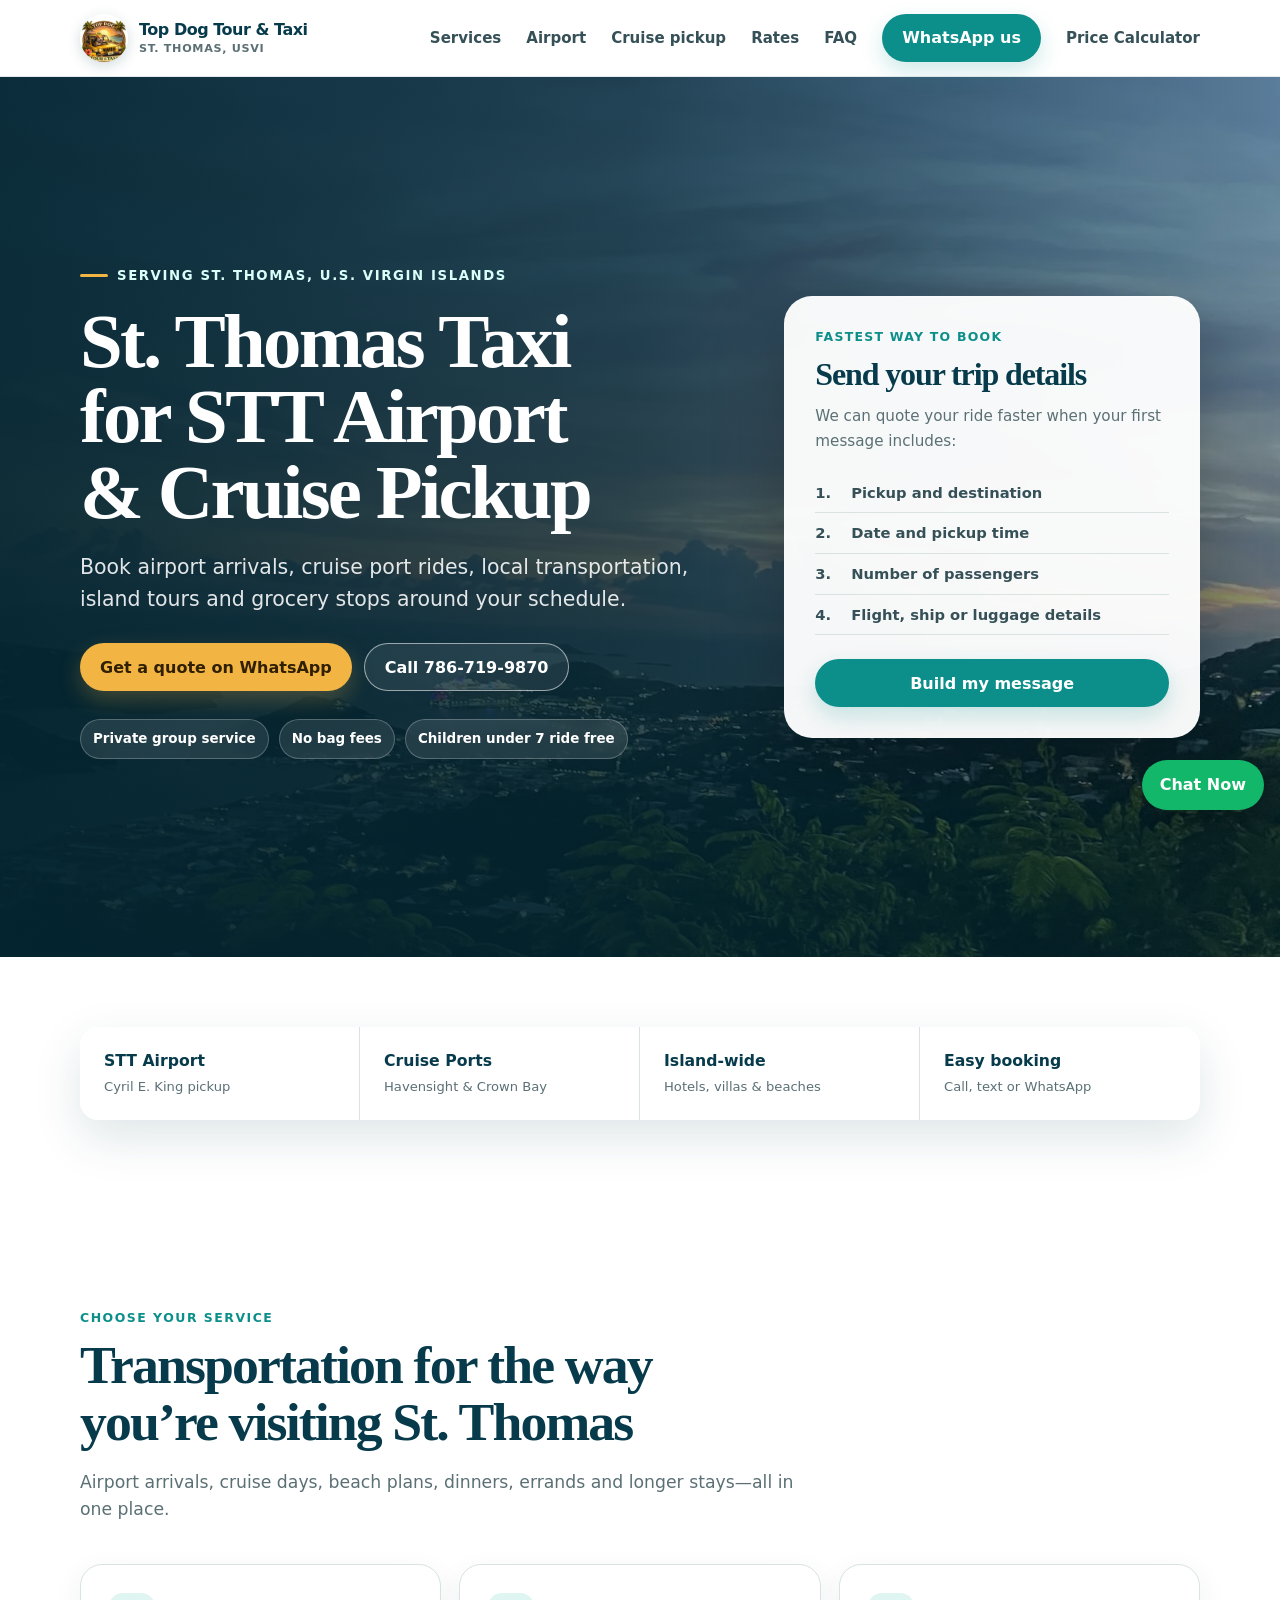
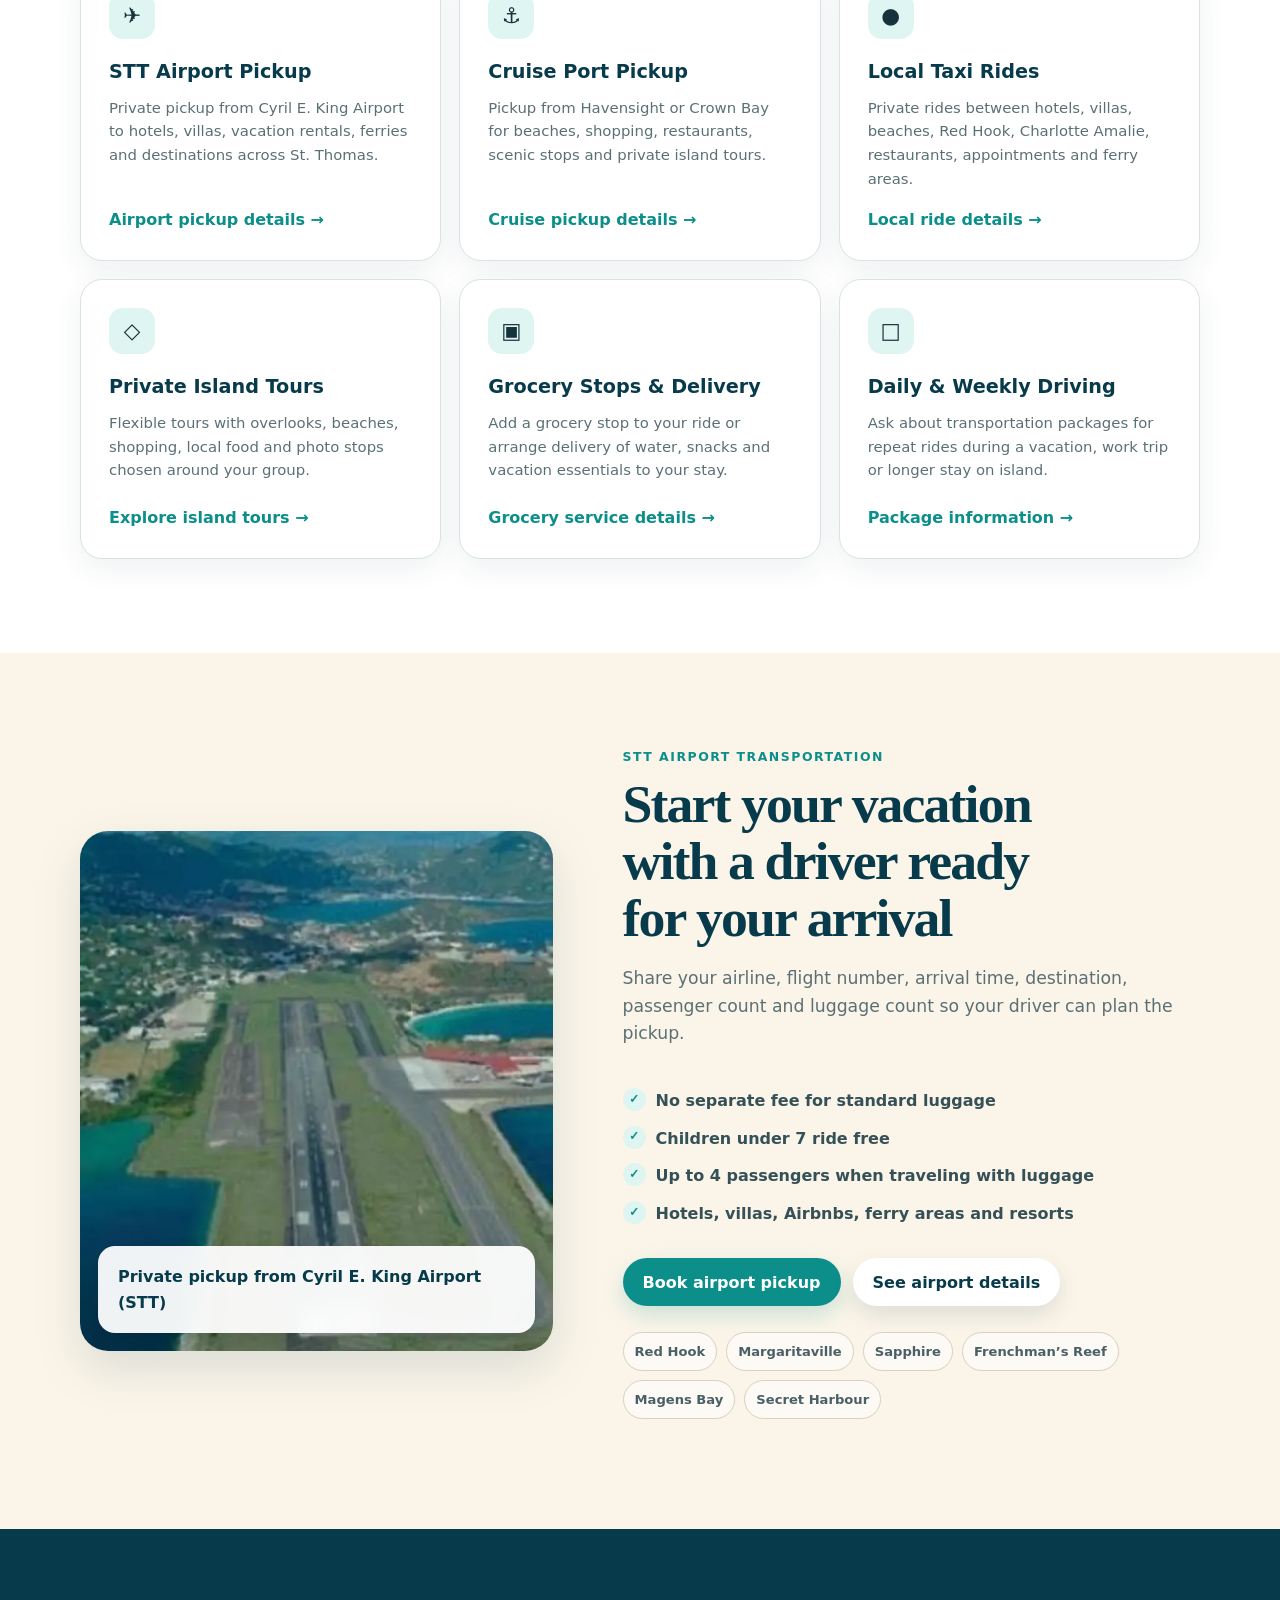
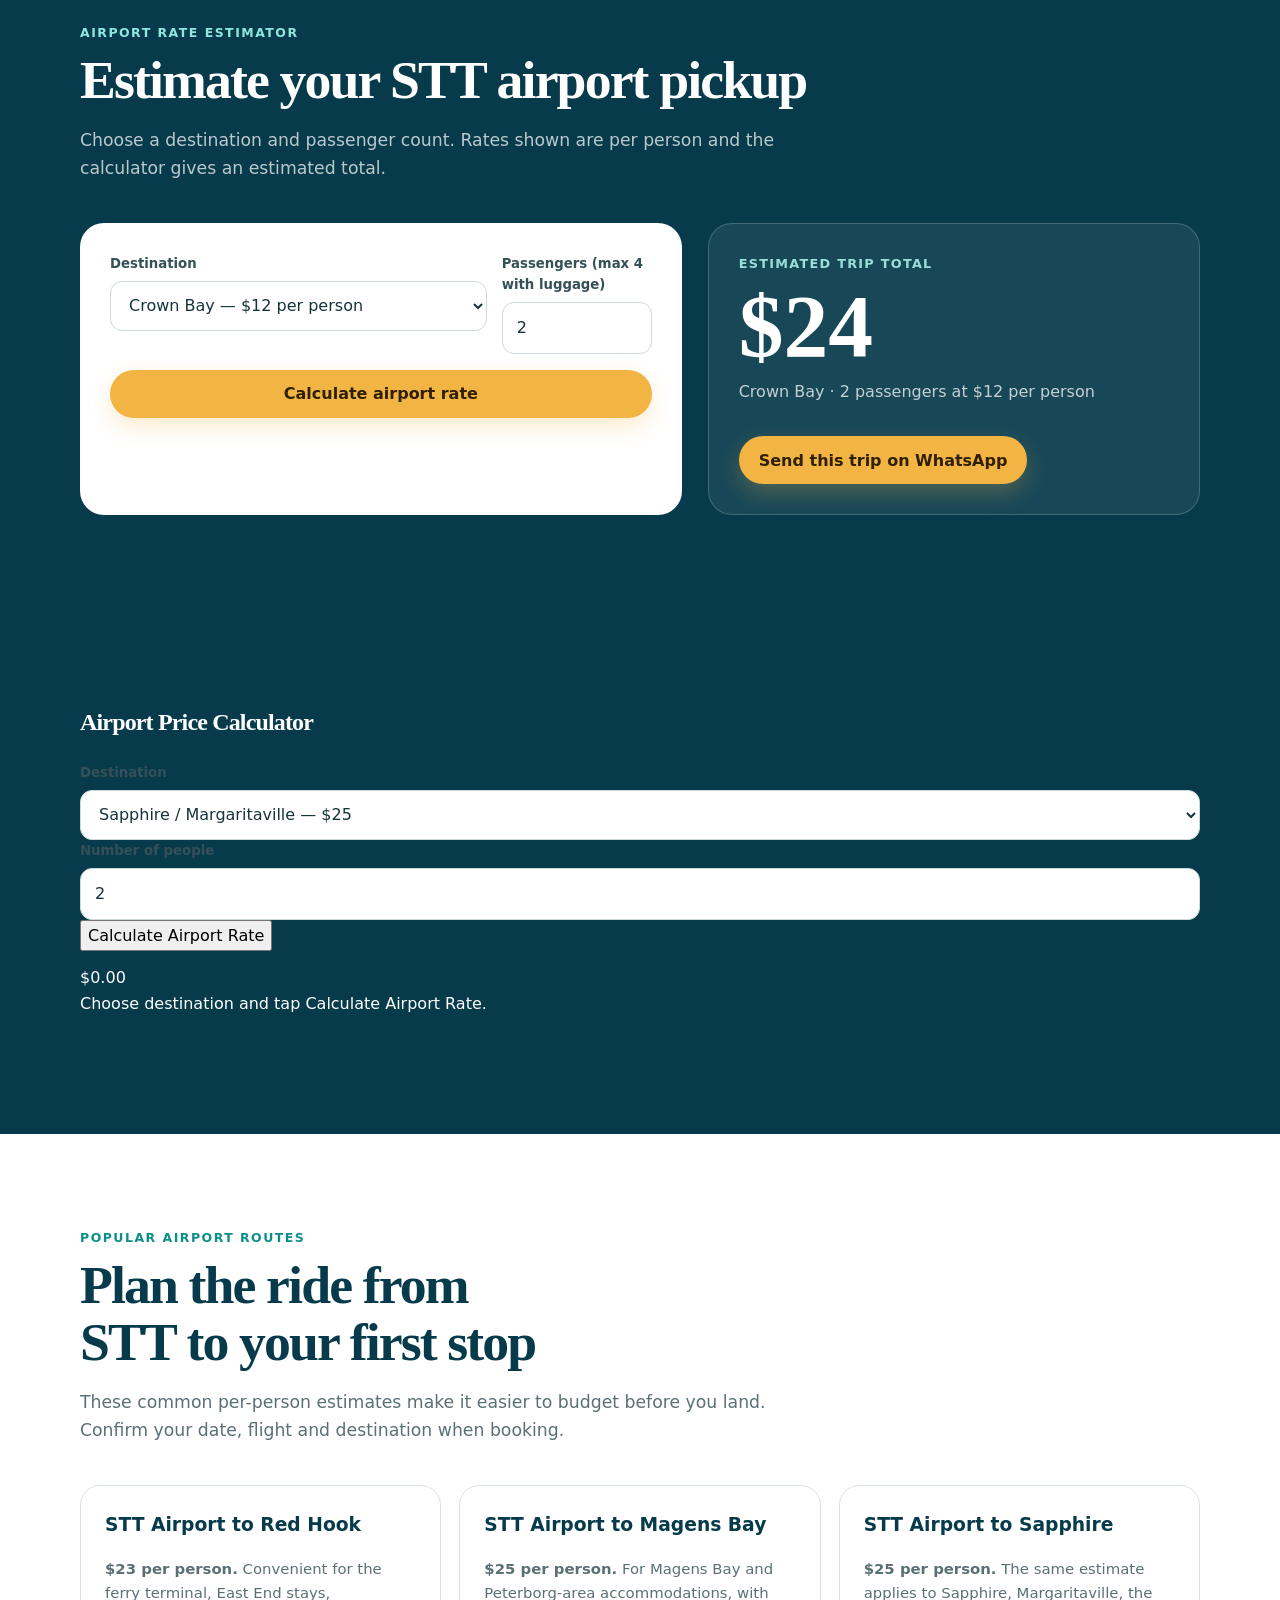
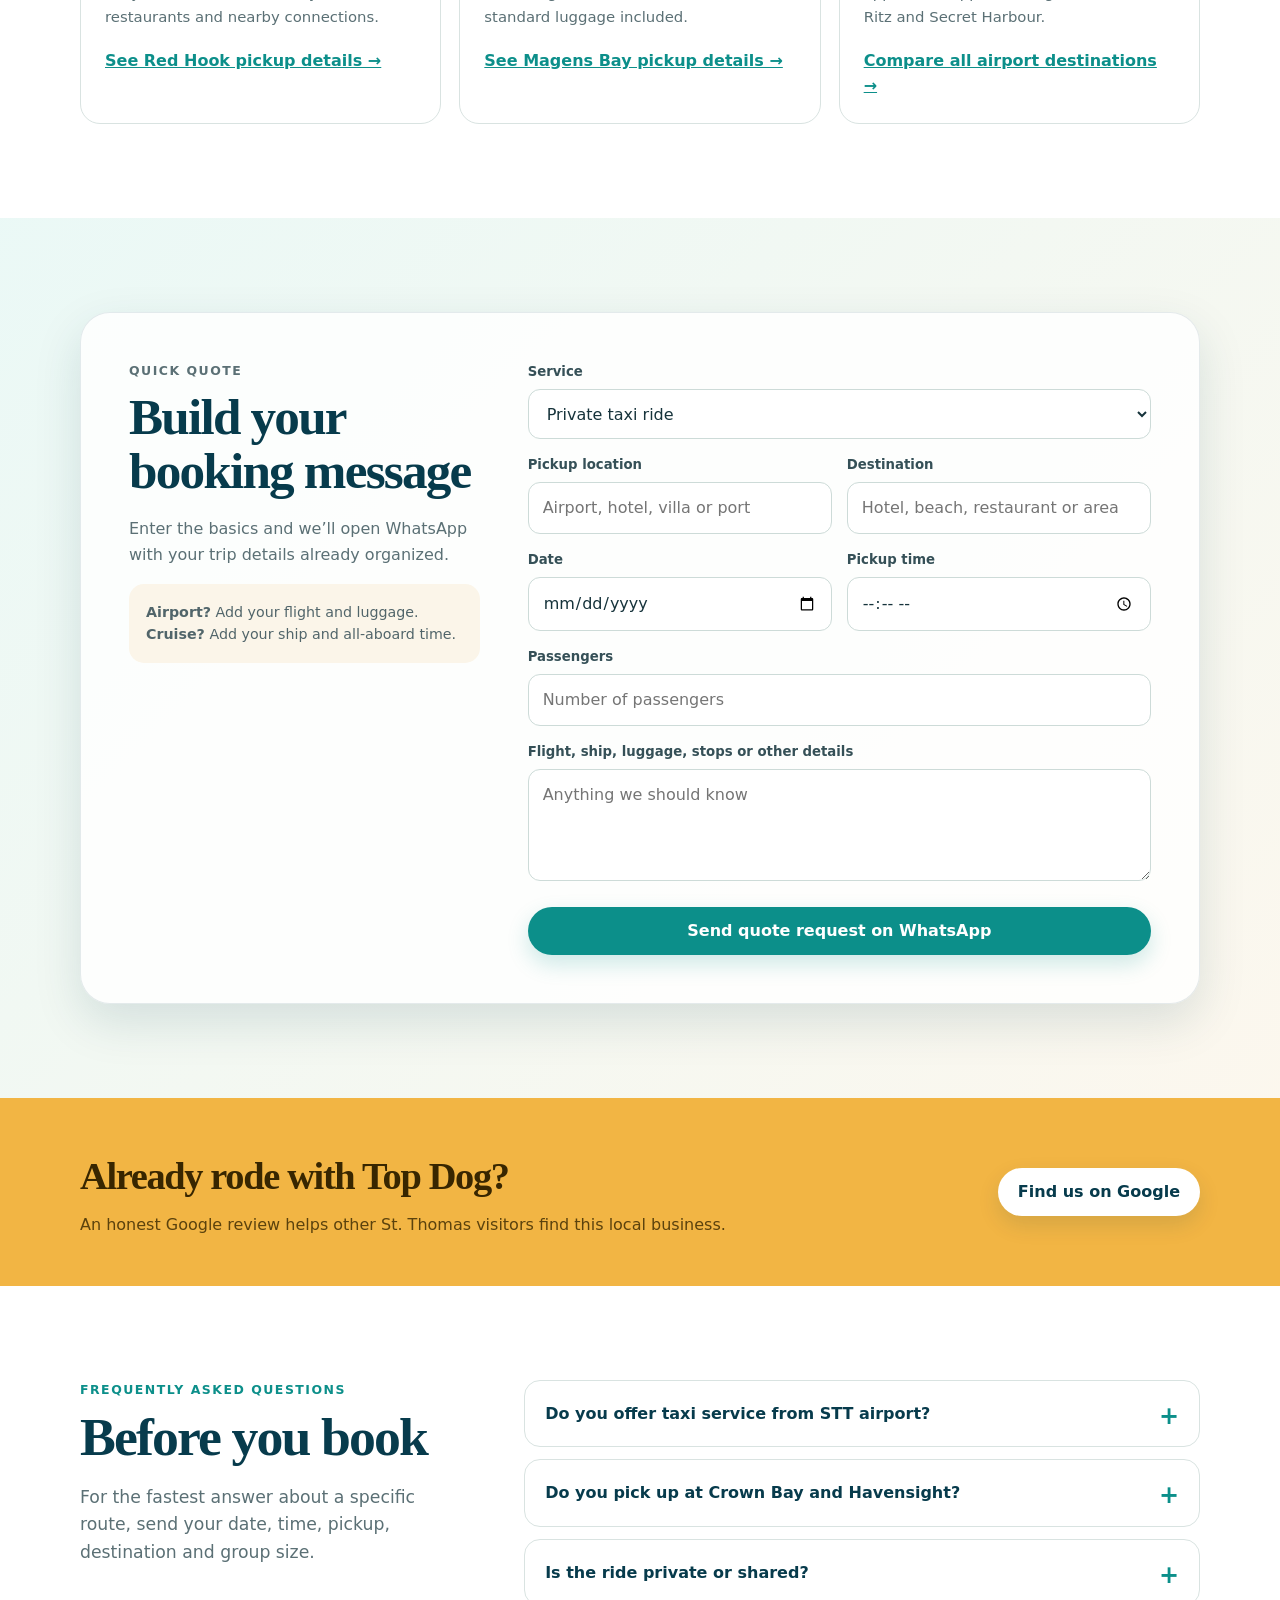
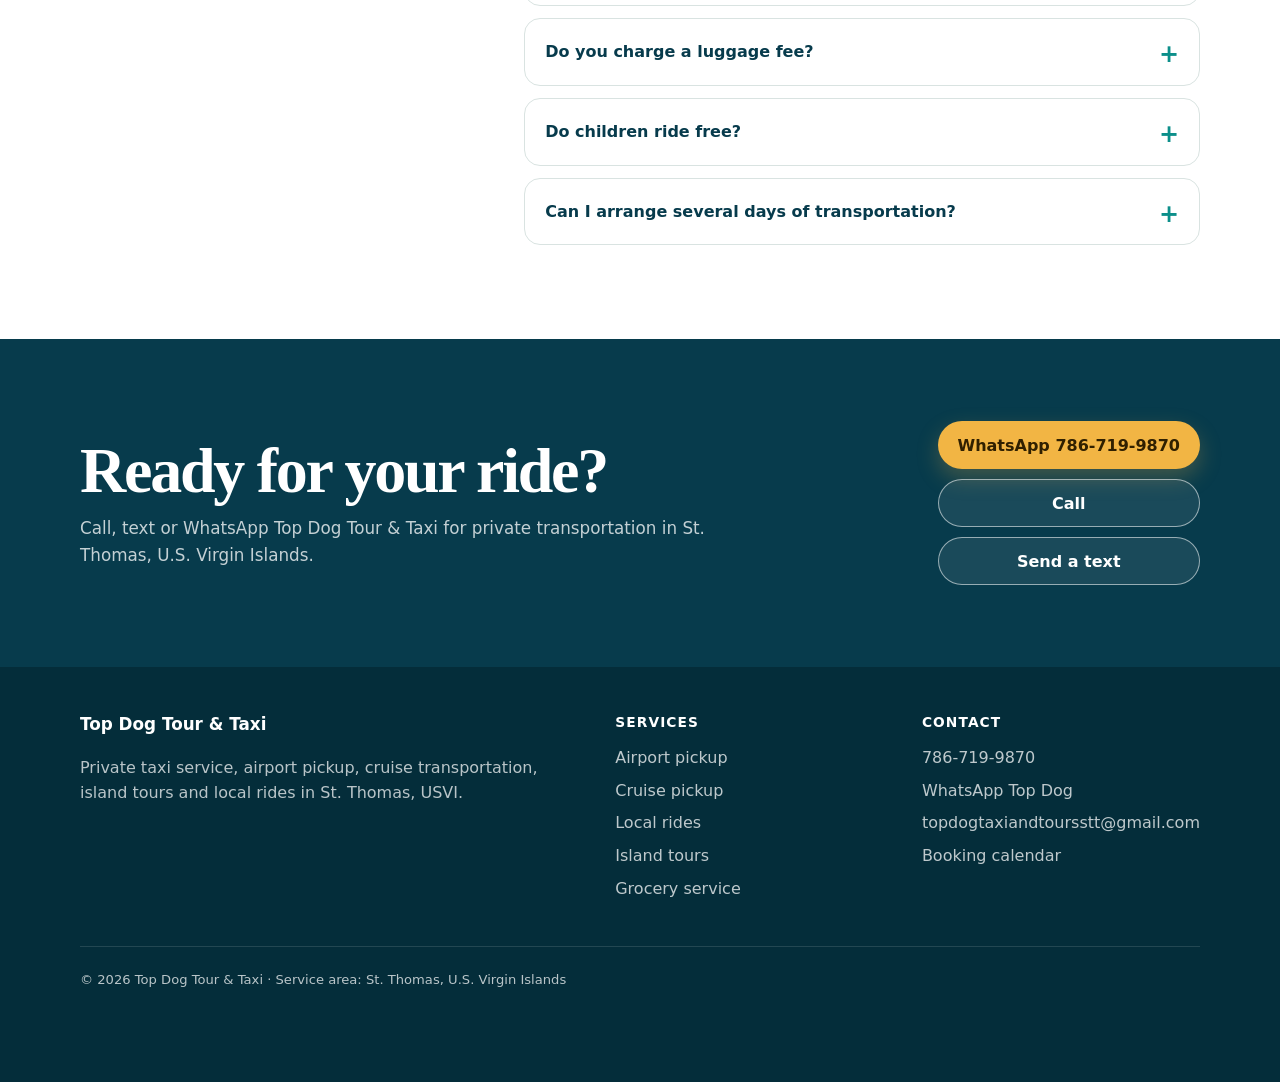
==== commit eb9bc8fe: "Resolve main conflicts while preserving current site and combining SEO and calculator updates" ====
--- a/index.html
+++ b/index.html
@@ -1,1058 +1,1495 @@
 <!DOCTYPE html>
 <html lang="en">
 <head>
-  <meta charset="UTF-8" />
-  <meta name="viewport" content="width=device-width, initial-scale=1.0" />
-
-  <title>St. Thomas Taxi &amp; Private Tours | Top Dog Tour &amp; Taxi</title>
-  <meta name="description" content="Book a private St. Thomas taxi, STT airport pickup, cruise port transportation, local ride, or island tour. Call, text, WhatsApp, or request a quote.">
-  <meta name="robots" content="index,follow,max-image-preview:large">
-  <link rel="canonical" href="https://topdogtourandtaxi.com/">
-  <meta property="og:title" content="St. Thomas Taxi &amp; Private Tours | Top Dog Tour &amp; Taxi">
-  <meta property="og:description" content="Book a private St. Thomas taxi, STT airport pickup, cruise port transportation, local ride, or island tour. Call, text, WhatsApp, or request a quote.">
-  <meta property="og:url" content="https://topdogtourandtaxi.com/">
-  <meta property="og:type" content="website">
-
-  <meta name="keywords" content="St. Thomas taxi service, private taxi St Thomas USVI, airport pickup St Thomas, STT airport pickup, cruise ship pickup St Thomas, cruise port transportation St Thomas, private island tour St Thomas, grocery delivery St Thomas, grocery pickup St Thomas, private driver St Thomas, weekly transportation St Thomas, Top Dog Tour and Taxi" />
-  <meta property="og:image" content="https://topdogtourandtaxi.com/logo1.png" />
-
-  <script type="application/ld+json">
-  {
-    "@context": "https://schema.org",
-    "@type": "TaxiService",
-    "name": "Top Dog Tour & Taxi",
-    "url": "https://topdogtourandtaxi.com/",
-    "telephone": "+17867199870",
-    "image": "https://topdogtourandtaxi.com/logo1.png",
-    "areaServed": {
-      "@type": "Place",
-      "name": "St. Thomas, U.S. Virgin Islands"
-    },
-    "description": "Private taxi rides, STT airport pickups, cruise ship pickup, island tours, grocery delivery, grocery stops, essentials pickup, weekly transportation, and private driver service in St. Thomas, USVI.",
-    "priceRange": "$$",
-    "sameAs": [
-      "https://topdogtourandtaxi.com/"
-    ],
-    "hasOfferCatalog": {
-      "@type": "OfferCatalog",
-      "name": "Transportation and Delivery Services",
-      "itemListElement": [
-        {
-          "@type": "Offer",
-          "itemOffered": {
-            "@type": "Service",
-            "name": "Private Taxi Service in St. Thomas"
-          }
-        },
-        {
-          "@type": "Offer",
-          "itemOffered": {
-            "@type": "Service",
-            "name": "STT Airport Pickup"
-          }
-        },
-        {
-          "@type": "Offer",
-          "itemOffered": {
-            "@type": "Service",
-            "name": "Cruise Ship Pickup in St. Thomas"
-          }
-        },
-        {
-          "@type": "Offer",
-          "itemOffered": {
-            "@type": "Service",
-            "name": "Grocery Delivery in St. Thomas"
-          }
-        },
-        {
-          "@type": "Offer",
-          "itemOffered": {
-            "@type": "Service",
-            "name": "Private Island Tours in St. Thomas"
-          }
-        }
-      ]
-    }
-  }
-  </script>
+  <meta charset="utf-8">
+  <meta name="viewport" content="width=device-width, initial-scale=1">
+
+
+
+
+
+
+
+  <meta property="og:site_name" content="Top Dog Tour &amp; Taxi">
+
+
+
+  <meta property="og:image" content="https://topdogtourandtaxi.com/hero-st-thomas.webp">
+  <meta property="og:image:alt" content="View over St. Thomas, U.S. Virgin Islands">
+  <meta name="twitter:card" content="summary_large_image">
+  <meta name="theme-color" content="#073b4c">
+
+  <link rel="preload" href="hero-st-thomas.webp" as="image" type="image/webp" fetchpriority="high">
+
+
+
+
 
   <style>
-    @import url('https://fonts.googleapis.com/css2?family=Playfair+Display:wght@700;900&family=DM+Sans:wght@400;500;700&display=swap');
+    :root {
+      --ink: #16333b;
+      --muted: #5b7075;
+      --navy: #073b4c;
+      --navy-2: #0b5361;
+      --teal: #0c8f8a;
+      --aqua: #dff5f1;
+      --sand: #fbf5e9;
+      --gold: #f2b544;
+      --gold-dark: #8a5a00;
+      --white: #fff;
+      --line: #d9e3e1;
+      --shadow: 0 18px 48px rgba(7, 59, 76, .13);
+      --radius: 22px;
+    }
 
     * {
       box-sizing: border-box;
     }
 
-    :root {
-      --sand: #fff1dc;
-      --warm: #f7dfbf;
-      --ocean: #007c89;
-      --deep: #063f4f;
-      --teal: #00a896;
-      --aqua: #8ee3ef;
-      --lagoon: #d8fbff;
-      --palm: #2f7d4f;
-      --sun: #ffd166;
-      --mango: #f4a261;
-      --coral: #f26b5e;
-      --hibiscus: #d94f70;
-      --cream: #fffaf0;
-      --white: #ffffff;
-      --text: #18343b;
-      --muted: #55737a;
-      --border: #ead8c0;
-      --shadow: 0 14px 34px rgba(6,63,79,0.16);
-      --shadow-soft: 0 8px 22px rgba(6,63,79,0.10);
-      --radius: 18px;
-    }
-
     html {
       scroll-behavior: smooth;
+      scroll-padding-top: 86px;
     }
 
     body {
       margin: 0;
-      font-family: 'DM Sans', Arial, sans-serif;
-      background:
-        radial-gradient(circle at top left, rgba(142,227,239,0.22), transparent 34%),
-        radial-gradient(circle at top right, rgba(255,209,102,0.20), transparent 32%),
-        linear-gradient(180deg, #fffaf0 0%, #fff6e7 48%, #fdf8f2 100%);
-      color: var(--text);
-      line-height: 1.65;
+      color: var(--ink);
+      background: var(--white);
+      font-family: Inter, ui-sans-serif, system-ui, -apple-system, BlinkMacSystemFont, "Segoe UI", sans-serif;
+      line-height: 1.6;
+      -webkit-font-smoothing: antialiased;
+    }
+
+    body.menu-open {
+      overflow: hidden;
+    }
+
+    img {
+      display: block;
+      max-width: 100%;
     }
 
     a {
       color: inherit;
-      text-decoration: none;
-    }
-
-    img {
-      max-width: 100%;
-      height: auto;
+    }
+
+    button,
+    input,
+    select,
+    textarea {
+      font: inherit;
+    }
+
+    button,
+    .button {
+      -webkit-tap-highlight-color: transparent;
     }
 
     .container {
-      width: min(1120px, calc(100% - 32px));
-      margin: 0 auto;
+      width: min(1120px, calc(100% - 36px));
+      margin-inline: auto;
     }
 
     .skip-link {
-      position: absolute;
-      left: -999px;
+      position: fixed;
+      left: 12px;
+      top: -80px;
+      z-index: 1000;
+      padding: 10px 16px;
+      border-radius: 12px;
+      background: var(--white);
+      color: var(--navy);
+      font-weight: 800;
+    }
+
+    .skip-link:focus {
       top: 12px;
-      background: var(--deep);
-      color: white;
-      padding: 10px 14px;
-      border-radius: 10px;
-      z-index: 9999;
-    }
-
-    .skip-link:focus {
-      left: 12px;
-    }
-
-    .topbar {
+    }
+
+    .site-header {
       position: sticky;
       top: 0;
-      z-index: 99;
-      background: rgba(255,250,240,0.96);
-      backdrop-filter: blur(12px);
-      box-shadow: 0 5px 22px rgba(6,63,79,0.12);
-      border-bottom: 3px solid rgba(255,209,102,0.75);
-    }
-
-    .topbar-inner {
-      max-width: 1120px;
-      margin: auto;
-      padding: 10px 20px;
+      z-index: 100;
+      background: rgba(255, 255, 255, .95);
+      border-bottom: 1px solid rgba(7, 59, 76, .1);
+      backdrop-filter: blur(14px);
+    }
+
+    .nav-shell {
+      min-height: 76px;
       display: flex;
       align-items: center;
       justify-content: space-between;
-      gap: 12px;
+      gap: 24px;
     }
 
     .brand {
       display: flex;
       align-items: center;
-      gap: 10px;
-      font-family: 'Playfair Display', serif;
+      gap: 11px;
+      text-decoration: none;
+      color: var(--navy);
       font-weight: 900;
-      color: var(--deep);
-      font-size: 1.08rem;
-      white-space: nowrap;
-      letter-spacing: 0.01em;
-    }
-
-    .brand img {
-      width: 42px;
-      height: 42px;
-      object-fit: contain;
-      border-radius: 10px;
-      background: white;
-    }
-
-    .langs {
+      letter-spacing: -.03em;
+    }
+
+    .brand-mark {
+      width: 48px;
+      height: 48px;
+      border-radius: 50%;
+      object-fit: cover;
+      box-shadow: 0 4px 14px rgba(7, 59, 76, .18);
+    }
+
+    .brand-copy {
+      line-height: 1.05;
+    }
+
+    .brand-copy small {
+      display: block;
+      margin-top: 4px;
+      color: var(--muted);
+      font-size: .7rem;
+      font-weight: 800;
+      letter-spacing: .06em;
+      text-transform: uppercase;
+    }
+
+    .desktop-nav {
       display: flex;
+      align-items: center;
+      gap: 25px;
+    }
+
+    .desktop-nav > a:not(.button) {
+      color: #355057;
+      text-decoration: none;
+      font-size: .94rem;
+      font-weight: 750;
+    }
+
+    .desktop-nav > a:hover,
+    .desktop-nav > a:focus-visible {
+      color: var(--teal);
+    }
+
+    .menu-toggle {
+      display: none;
+      width: 46px;
+      height: 46px;
+      border: 1px solid var(--line);
+      border-radius: 14px;
+      background: var(--white);
+      color: var(--navy);
+      cursor: pointer;
+      font-size: 1.3rem;
+    }
+
+    .button {
+      min-height: 48px;
+      display: inline-flex;
+      align-items: center;
+      justify-content: center;
       gap: 8px;
-    }
-
-    .lang-btn {
-      border: 2px solid var(--ocean);
-      background: white;
-      color: var(--ocean);
-      padding: 7px 13px;
+      padding: 12px 20px;
+      border: 0;
       border-radius: 999px;
-      font-weight: 700;
+      text-decoration: none;
+      font-weight: 850;
+      line-height: 1.2;
       cursor: pointer;
-      font-family: 'DM Sans', sans-serif;
-    }
-
-    .lang-btn.active {
-      background: var(--ocean);
-      color: white;
-    }
-
-    .menu-wrap {
+      transition: transform .2s ease, box-shadow .2s ease, background .2s ease;
+    }
+
+    .button:hover {
+      transform: translateY(-2px);
+    }
+
+    .button:focus-visible,
+    .menu-toggle:focus-visible,
+    summary:focus-visible,
+    input:focus,
+    select:focus,
+    textarea:focus {
+      outline: 3px solid rgba(12, 143, 138, .28);
+      outline-offset: 3px;
+    }
+
+    .button-primary {
+      background: var(--gold);
+      color: #302000;
+      box-shadow: 0 9px 22px rgba(242, 181, 68, .25);
+    }
+
+    .button-primary:hover {
+      background: #ffc65a;
+    }
+
+    .button-secondary {
+      background: var(--white);
+      color: var(--navy);
+      box-shadow: 0 9px 22px rgba(7, 59, 76, .12);
+    }
+
+    .button-outline {
+      border: 1px solid rgba(255, 255, 255, .55);
+      background: rgba(255, 255, 255, .08);
+      color: var(--white);
+    }
+
+    .button-teal {
+      background: var(--teal);
+      color: var(--white);
+      box-shadow: 0 9px 22px rgba(12, 143, 138, .2);
+    }
+
+    .hero {
       position: relative;
-    }
-
-    .menu-button {
-      border: 2px solid var(--ocean);
-      background: white;
-      color: var(--ocean);
+      min-height: 680px;
+      display: grid;
+      place-items: center;
+      overflow: hidden;
+      background: var(--navy);
+      isolation: isolate;
+    }
+
+    .hero-photo,
+    .hero-shade {
+      position: absolute;
+      inset: 0;
+      width: 100%;
+      height: 100%;
+    }
+
+    .hero-photo {
+      z-index: -3;
+      object-fit: cover;
+      object-position: 50% 54%;
+    }
+
+    .hero-shade {
+      z-index: -2;
+      background:
+        linear-gradient(90deg, rgba(4, 37, 48, .93) 0%, rgba(4, 37, 48, .78) 49%, rgba(4, 37, 48, .42) 100%),
+        linear-gradient(0deg, rgba(4, 37, 48, .45), transparent 45%);
+    }
+
+    .hero-grid {
+      display: grid;
+      grid-template-columns: minmax(0, 1.22fr) minmax(320px, .78fr);
+      align-items: center;
+      gap: 54px;
+      padding-block: 88px;
+    }
+
+    .eyebrow {
+      display: inline-flex;
+      align-items: center;
+      gap: 9px;
+      margin: 0 0 18px;
+      color: #d8fffa;
+      font-size: .83rem;
+      font-weight: 900;
+      letter-spacing: .12em;
+      text-transform: uppercase;
+    }
+
+    .eyebrow::before {
+      content: "";
+      width: 28px;
+      height: 3px;
       border-radius: 999px;
-      padding: 9px 16px;
-      font-weight: 700;
-      cursor: pointer;
-      font-family: 'DM Sans', sans-serif;
-    }
-
-    .menu {
-      display: none;
-      position: absolute;
-      right: 0;
-      top: 50px;
-      background: white;
-      min-width: 290px;
-      border-radius: 18px;
-      box-shadow: 0 12px 32px rgba(0,0,0,0.16);
-      overflow: hidden;
-      border: 1px solid var(--border);
-    }
-
-    .menu.open {
-      display: block;
-    }
-
-    .menu a {
-      display: block;
-      padding: 13px 18px;
-      color: var(--text);
-      font-weight: 700;
-      border-bottom: 1px solid #f0ece7;
-    }
-
-    .menu a:hover {
-      background: var(--sand);
-    }
-
-    header.hero {
-      position: relative;
-      color: white;
-      text-align: center;
-      padding: 95px 20px 84px;
-      background:
-        linear-gradient(135deg, rgba(6,63,79,0.88), rgba(0,124,137,0.58)),
-        radial-gradient(circle at 20% 20%, rgba(255,209,102,0.25), transparent 28%),
-        radial-gradient(circle at 82% 12%, rgba(242,107,94,0.24), transparent 26%),
-        url("home-bg.jpg") center/cover no-repeat;
-      overflow: hidden;
-    }
-
-    header.hero::after {
-      content: "";
-      position: absolute;
-      left: -8%;
-      right: -8%;
-      bottom: -55px;
-      height: 110px;
-      background: var(--cream);
-      border-radius: 50% 50% 0 0;
-      z-index: 0;
-    }
-
-    .hero .container {
-      position: relative;
-      z-index: 1;
-    }
-
-    .top-logo {
-      width: 160px;
-      max-width: 80%;
-      display: block;
-      margin: 0 auto 20px;
-      border-radius: 18px;
-      background: white;
-      box-shadow: 0 10px 28px rgba(0,0,0,0.30);
-    }
-
-    .logo-fallback {
-      display: none;
-      margin: 0 auto 20px;
-      background: white;
-      color: var(--ocean);
-      border: 3px solid var(--sun);
-      border-radius: 18px;
-      padding: 18px;
-      max-width: 330px;
-      font-family: 'Playfair Display', serif;
-      font-size: 1.5rem;
-      font-weight: 900;
-    }
-
-    .eyebrow {
-      display: inline-block;
-      background: rgba(255,209,102,0.22);
-      border: 1px solid rgba(255,209,102,0.55);
-      color: var(--sun);
-      border-radius: 999px;
-      padding: 7px 16px;
-      font-weight: 700;
-      margin-bottom: 16px;
-      letter-spacing: 0.04em;
-      font-size: 0.9rem;
-      text-transform: uppercase;
+      background: var(--gold);
+    }
+
+    h1,
+    h2,
+    h3,
+    p {
+      margin-top: 0;
+    }
+
+    h1,
+    h2 {
+      font-family: Georgia, "Times New Roman", serif;
+      letter-spacing: -.035em;
+      text-wrap: balance;
     }
 
     h1 {
-      font-family: 'Playfair Display', serif;
-      font-size: clamp(2rem, 5vw, 3.5rem);
-      line-height: 1.1;
-      margin: 0 0 14px;
-    }
-
-    .subtitle {
-      max-width: 900px;
-      margin: 0 auto 24px;
-      color: #e8f4f6;
-      font-size: 1.1rem;
-    }
-
-    .button-row {
+      max-width: 760px;
+      margin-bottom: 22px;
+      color: var(--white);
+      font-size: clamp(2.75rem, 6vw, 5.4rem);
+      line-height: .98;
+    }
+
+    .hero-lead {
+      max-width: 680px;
+      margin-bottom: 28px;
+      color: rgba(255, 255, 255, .88);
+      font-size: clamp(1.05rem, 2vw, 1.28rem);
+      line-height: 1.55;
+    }
+
+    .hero-actions {
       display: flex;
       flex-wrap: wrap;
-      justify-content: center;
       gap: 12px;
-      margin-top: 22px;
-    }
-
-    .btn {
-      display: inline-block;
-      padding: 13px 22px;
-      border-radius: 999px;
-      font-weight: 700;
-      text-align: center;
-      border: 0;
-      cursor: pointer;
-      box-shadow: 0 6px 16px rgba(0,0,0,0.16);
-      transition: transform 0.15s, box-shadow 0.15s;
-      font-family: 'DM Sans', sans-serif;
-      font-size: 0.97rem;
-    }
-
-    .btn:hover {
-      transform: translateY(-2px);
-      box-shadow: 0 10px 22px rgba(0,0,0,0.22);
-    }
-
-    .btn-primary {
-      background: linear-gradient(135deg, var(--coral), var(--hibiscus));
-      color: white;
-    }
-
-    .btn-secondary {
-      background: white;
-      color: var(--deep);
-      border: 2px solid rgba(0,124,137,0.22);
-    }
-
-    .btn-gold {
-      background: linear-gradient(135deg, var(--sun), var(--mango));
-      color: var(--deep);
-    }
-
-    .btn-teal {
-      background: linear-gradient(135deg, var(--teal), var(--ocean));
-      color: white;
-    }
-
-    .notice {
-      max-width: 900px;
-      margin: 24px auto 0;
-      background: rgba(255,250,240,0.97);
-      color: var(--deep);
-      border: 3px solid var(--sun);
-      border-radius: 16px;
-      padding: 14px 18px;
-      font-weight: 700;
-    }
-
-    section {
-      padding: 56px 0;
-    }
-
-    h2 {
-      font-family: 'Playfair Display', serif;
-      text-align: center;
-      color: var(--ocean);
-      font-size: clamp(1.7rem, 4vw, 2.3rem);
-      line-height: 1.15;
-      margin: 0 0 14px;
-    }
-
-    .section-note {
-      max-width: 860px;
-      margin: 0 auto 30px;
-      text-align: center;
-      color: var(--muted);
-    }
-
-    .grid {
-      display: grid;
-      grid-template-columns: repeat(auto-fit, minmax(248px, 1fr));
-      gap: 18px;
-    }
-
-    .card,
-    .highlight,
-    .quote-box,
-    .faq-item,
-    .testimonial,
-    .review-card {
-      background: rgba(255,255,255,0.94);
-      border-radius: var(--radius);
-      padding: 24px;
-      box-shadow: var(--shadow-soft);
-      border: 1px solid rgba(0,124,137,0.12);
-    }
-
-    .card {
-      position: relative;
-      overflow: hidden;
-    }
-
-    .card::before {
-      content: "";
-      position: absolute;
-      top: 0;
-      left: 0;
-      width: 100%;
-      height: 5px;
-      background: linear-gradient(90deg, var(--teal), var(--sun), var(--coral));
-    }
-
-    .card h3,
-    .highlight h3,
-    .quote-box h3,
-    .testimonial h3,
-    .review-card h3 {
-      margin-top: 0;
-      color: var(--ocean);
-      font-family: 'Playfair Display', serif;
-    }
-
-    .highlight {
-      max-width: 960px;
-      margin: 24px auto;
-      background:
-        linear-gradient(135deg, rgba(255,241,220,0.98), rgba(216,251,255,0.72));
-      border-left: 7px solid var(--sun);
-      border-top: 1px solid rgba(0,124,137,0.12);
-    }
-
-    .service-icon {
-      font-size: 2rem;
-      margin-bottom: 8px;
-    }
-
-    .small {
-      font-size: 0.92rem;
-      color: var(--muted);
-    }
-
-    .dark-section {
-      background:
-        radial-gradient(circle at top left, rgba(255,209,102,0.14), transparent 30%),
-        radial-gradient(circle at bottom right, rgba(0,168,150,0.20), transparent 32%),
-        linear-gradient(135deg, #063f4f 0%, #075466 50%, #007c89 100%);
-      color: white;
-    }
-
-    .dark-section h2 {
-      color: var(--sun);
-    }
-
-    .dark-section .section-note {
-      color: #d8fbff;
-    }
-
-    .dark-section .card,
-    .dark-section .testimonial {
-      background: rgba(255,255,255,0.10);
-      color: white;
-      border: 1px solid rgba(255,255,255,0.18);
-      box-shadow: none;
-      backdrop-filter: blur(6px);
-    }
-
-    .dark-section .card h3,
-    .dark-section .testimonial h3 {
-      color: var(--sun);
-    }
-
-    .dark-section .small {
-      color: #d8fbff;
-    }
-
-    .sand-section {
-      background:
-        radial-gradient(circle at top right, rgba(255,209,102,0.22), transparent 34%),
-        linear-gradient(180deg, #fff1dc 0%, #fff7e8 100%);
-    }
-
-    .tropical-divider {
-      height: 12px;
-      background: linear-gradient(90deg, var(--teal), var(--aqua), var(--sun), var(--coral));
-      opacity: 0.85;
-    }
-
-    .cruise-badge-row,
-    .keyword-badge-row {
+    }
+
+    .benefit-row {
       display: flex;
       flex-wrap: wrap;
       gap: 10px;
-      justify-content: center;
-      margin: 18px 0 24px;
-    }
-
-    .cruise-badge,
-    .keyword-badge {
-      background: white;
-      color: var(--deep);
-      border: 1px solid rgba(0,124,137,0.18);
+      margin-top: 28px;
+      padding: 0;
+      list-style: none;
+    }
+
+    .benefit {
+      padding: 8px 12px;
+      border: 1px solid rgba(255, 255, 255, .24);
       border-radius: 999px;
-      padding: 8px 14px;
+      background: rgba(255, 255, 255, .1);
+      color: var(--white);
+      font-size: .84rem;
+      font-weight: 780;
+      backdrop-filter: blur(8px);
+    }
+
+    .fast-card {
+      padding: 30px;
+      border: 1px solid rgba(255, 255, 255, .22);
+      border-radius: 28px;
+      background: rgba(255, 255, 255, .96);
+      box-shadow: 0 26px 70px rgba(0, 0, 0, .25);
+    }
+
+    .fast-card .mini-label {
+      margin-bottom: 10px;
+      color: var(--teal);
+      font-size: .78rem;
+      font-weight: 900;
+      letter-spacing: .1em;
+      text-transform: uppercase;
+    }
+
+    .fast-card h2 {
+      margin-bottom: 13px;
+      color: var(--navy);
+      font-size: 2rem;
+      line-height: 1.08;
+    }
+
+    .fast-card p {
+      color: var(--muted);
+      font-size: .95rem;
+    }
+
+    .detail-list {
+      margin: 20px 0 24px;
+      padding: 0;
+      list-style: none;
+    }
+
+    .detail-list li {
+      display: grid;
+      grid-template-columns: 28px 1fr;
+      gap: 8px;
+      padding-block: 8px;
+      border-bottom: 1px solid var(--line);
+      color: #355057;
+      font-size: .92rem;
       font-weight: 700;
-      box-shadow: var(--shadow-soft);
-    }
-
-    .port-note {
-      background: rgba(216,251,255,0.82);
-      border: 2px solid rgba(0,168,150,0.35);
-      border-radius: var(--radius);
-      padding: 18px 20px;
-      color: var(--deep);
-      font-weight: 700;
-      margin: 20px auto 0;
-      max-width: 900px;
-    }
-
-    .steps {
-      counter-reset: step;
-    }
-
-    .step {
+    }
+
+    .fast-card .button {
+      width: 100%;
+    }
+
+    .trust-strip {
       position: relative;
-      padding-left: 58px;
-    }
-
-    .step::before {
-      counter-increment: step;
-      content: counter(step);
-      position: absolute;
-      left: 18px;
-      top: 22px;
-      width: 32px;
-      height: 32px;
-      border-radius: 50%;
-      background: var(--coral);
-      color: white;
-      display: grid;
-      place-items: center;
-      font-weight: 700;
-    }
-
-    .form-grid {
-      display: grid;
-      grid-template-columns: 1fr 1fr;
-      gap: 24px;
-      align-items: start;
-    }
-
-    .field {
+      z-index: 2;
+      margin-top: -24px;
+    }
+
+    .trust-grid {
+      display: grid;
+      grid-template-columns: repeat(4, 1fr);
+      overflow: hidden;
+      border-radius: 18px;
+      background: var(--white);
+      box-shadow: var(--shadow);
+    }
+
+    .trust-item {
+      padding: 21px 24px;
+      border-right: 1px solid var(--line);
+    }
+
+    .trust-item:last-child {
+      border-right: 0;
+    }
+
+    .trust-item strong {
+      display: block;
+      color: var(--navy);
+      font-size: .98rem;
+    }
+
+    .trust-item span {
+      color: var(--muted);
+      font-size: .82rem;
+    }
+
+    section {
+      padding-block: 94px;
+    }
+
+    .section-kicker {
+      margin-bottom: 9px;
+      color: var(--teal);
+      font-size: .78rem;
+      font-weight: 900;
+      letter-spacing: .12em;
+      text-transform: uppercase;
+    }
+
+    .section-heading {
+      max-width: 760px;
+      margin-bottom: 18px;
+      color: var(--navy);
+      font-size: clamp(2.15rem, 4.2vw, 3.75rem);
+      line-height: 1.06;
+    }
+
+    .section-intro {
+      max-width: 720px;
+      margin-bottom: 40px;
+      color: var(--muted);
+      font-size: 1.08rem;
+    }
+
+    .services-grid {
+      display: grid;
+      grid-template-columns: repeat(3, 1fr);
+      gap: 18px;
+    }
+
+    .service-card {
+      min-height: 280px;
       display: flex;
       flex-direction: column;
-      gap: 6px;
-      margin-bottom: 14px;
+      padding: 28px;
+      border: 1px solid var(--line);
+      border-radius: var(--radius);
+      background: var(--white);
+      box-shadow: 0 10px 30px rgba(7, 59, 76, .07);
+      transition: border-color .2s ease, transform .2s ease, box-shadow .2s ease;
+    }
+
+    .service-card:hover {
+      transform: translateY(-4px);
+      border-color: rgba(12, 143, 138, .42);
+      box-shadow: var(--shadow);
+    }
+
+    .service-icon {
+      width: 46px;
+      height: 46px;
+      display: grid;
+      place-items: center;
+      margin-bottom: 18px;
+      border-radius: 14px;
+      background: var(--aqua);
+      font-size: 1.35rem;
+    }
+
+    .service-card h3 {
+      margin-bottom: 9px;
+      color: var(--navy);
+      font-size: 1.2rem;
+    }
+
+    .service-card p {
+      color: var(--muted);
+      font-size: .93rem;
+    }
+
+    .service-card a {
+      margin-top: auto;
+      color: var(--teal);
+      font-weight: 850;
+      text-decoration: none;
+    }
+
+    .service-card a:hover {
+      text-decoration: underline;
+      text-underline-offset: 4px;
+    }
+
+    .split-section {
+      background: var(--sand);
+    }
+
+    .split-grid {
+      display: grid;
+      grid-template-columns: .9fr 1.1fr;
+      align-items: center;
+      gap: 70px;
+    }
+
+    .feature-photo {
+      position: relative;
+      min-height: 520px;
+      overflow: hidden;
+      border-radius: 28px;
+      box-shadow: var(--shadow);
+    }
+
+    .feature-photo img {
+      position: absolute;
+      inset: 0;
+      width: 100%;
+      height: 100%;
+      object-fit: cover;
+    }
+
+    .feature-badge {
+      position: absolute;
+      right: 18px;
+      bottom: 18px;
+      left: 18px;
+      padding: 18px 20px;
+      border-radius: 17px;
+      background: rgba(255, 255, 255, .94);
+      color: var(--navy);
+      font-weight: 850;
+      box-shadow: 0 12px 30px rgba(0, 0, 0, .16);
+      backdrop-filter: blur(8px);
+    }
+
+    .check-list {
+      display: grid;
+      gap: 12px;
+      margin: 28px 0 32px;
+      padding: 0;
+      list-style: none;
+    }
+
+    .check-list li {
+      position: relative;
+      padding-left: 33px;
+      color: #355057;
+      font-weight: 700;
+    }
+
+    .check-list li::before {
+      content: "✓";
+      position: absolute;
+      left: 0;
+      top: 0;
+      width: 23px;
+      height: 23px;
+      display: grid;
+      place-items: center;
+      border-radius: 50%;
+      background: var(--aqua);
+      color: var(--teal);
+      font-size: .76rem;
+      font-weight: 950;
+    }
+
+    .route-pills {
+      display: flex;
+      flex-wrap: wrap;
+      gap: 9px;
+      margin-top: 26px;
+      padding: 0;
+      list-style: none;
+    }
+
+    .route-pills li {
+      padding: 8px 11px;
+      border: 1px solid #d8d0c0;
+      border-radius: 999px;
+      background: rgba(255, 255, 255, .58);
+      color: #496066;
+      font-size: .82rem;
+      font-weight: 750;
+    }
+
+    .calculator-section {
+      background: var(--navy);
+      color: var(--white);
+    }
+
+    .calculator-section .section-kicker {
+      color: #8ee7df;
+    }
+
+    .calculator-section .section-heading {
+      color: var(--white);
+    }
+
+    .calculator-section .section-intro {
+      color: rgba(255, 255, 255, .72);
+    }
+
+    .calculator-grid {
+      display: grid;
+      grid-template-columns: 1.1fr .9fr;
+      gap: 26px;
+    }
+
+    .form-card,
+    .result-card {
+      padding: 30px;
+      border-radius: 24px;
+    }
+
+    .form-card {
+      background: var(--white);
+      color: var(--ink);
+    }
+
+    .result-card {
+      display: flex;
+      flex-direction: column;
+      justify-content: center;
+      border: 1px solid rgba(255, 255, 255, .18);
+      background: rgba(255, 255, 255, .07);
+    }
+
+    .field-grid {
+      display: grid;
+      grid-template-columns: 1fr 150px;
+      gap: 15px;
     }
 
     label {
-      font-weight: 700;
-      color: var(--ocean);
+      display: block;
+      margin-bottom: 7px;
+      color: #355057;
+      font-size: .83rem;
+      font-weight: 850;
     }
 
     input,
     select,
     textarea {
       width: 100%;
-      padding: 12px;
-      border: 1px solid #d0c8be;
+      min-height: 50px;
+      padding: 12px 14px;
+      border: 1px solid #cddbd8;
       border-radius: 12px;
-      font-size: 1rem;
-      background: white;
-      font-family: 'DM Sans', sans-serif;
+      background: var(--white);
+      color: var(--ink);
     }
 
     textarea {
-      min-height: 100px;
+      min-height: 112px;
       resize: vertical;
     }
 
-    .calc-btn {
+    .form-card .button {
       width: 100%;
-      padding: 14px;
-      background: linear-gradient(135deg, var(--coral), var(--sun));
-      color: white;
-      border: 0;
-      border-radius: 999px;
-      font-weight: 700;
-      font-size: 1rem;
+      margin-top: 16px;
+    }
+
+    .estimate-label {
+      color: #9adfd9;
+      font-size: .8rem;
+      font-weight: 900;
+      letter-spacing: .1em;
+      text-transform: uppercase;
+    }
+
+    .estimate-total {
+      margin: 7px 0 8px;
+      color: var(--white);
+      font-family: Georgia, "Times New Roman", serif;
+      font-size: clamp(3.1rem, 7vw, 5.8rem);
+      font-weight: 800;
+      line-height: 1;
+    }
+
+    .estimate-note {
+      color: rgba(255, 255, 255, .74);
+    }
+
+    .result-card .button {
+      align-self: flex-start;
+      margin-top: 16px;
+    }
+
+    .ride-types {
+      display: grid;
+      grid-template-columns: repeat(3, 1fr);
+      gap: 18px;
+      margin-top: 38px;
+    }
+
+    .ride-type {
+      padding: 24px;
+      border: 1px solid var(--line);
+      border-radius: 20px;
+      background: var(--white);
+    }
+
+    .ride-type h3 {
+      color: var(--navy);
+    }
+
+    .ride-type p {
+      margin-bottom: 18px;
+      color: var(--muted);
+      font-size: .93rem;
+    }
+
+    .ride-type a {
+      color: var(--teal);
+      font-weight: 850;
+    }
+
+    .quote-section {
+      background:
+        linear-gradient(135deg, rgba(223, 245, 241, .64), rgba(251, 245, 233, .78));
+    }
+
+    .quote-shell {
+      display: grid;
+      grid-template-columns: .72fr 1.28fr;
+      gap: 48px;
+      padding: 48px;
+      border: 1px solid rgba(7, 59, 76, .1);
+      border-radius: 30px;
+      background: rgba(255, 255, 255, .82);
+      box-shadow: var(--shadow);
+    }
+
+    .quote-copy .section-heading {
+      font-size: clamp(2.1rem, 4vw, 3.3rem);
+    }
+
+    .quote-copy p {
+      color: var(--muted);
+    }
+
+    .quote-tip {
+      padding: 17px;
+      border-radius: 15px;
+      background: var(--sand);
+      color: #51656a;
+      font-size: .89rem;
+    }
+
+    .quote-form {
+      display: grid;
+      grid-template-columns: 1fr 1fr;
+      gap: 15px;
+    }
+
+    .field-full {
+      grid-column: 1 / -1;
+    }
+
+    .quote-form .button {
+      grid-column: 1 / -1;
+      margin-top: 3px;
+    }
+
+    .review-callout {
+      padding-block: 48px;
+      background: var(--gold);
+    }
+
+    .review-inner {
+      display: flex;
+      align-items: center;
+      justify-content: space-between;
+      gap: 28px;
+    }
+
+    .review-inner h2 {
+      margin-bottom: 5px;
+      color: #382600;
+      font-size: clamp(1.65rem, 3vw, 2.5rem);
+    }
+
+    .review-inner p {
+      margin-bottom: 0;
+      color: #5b420d;
+    }
+
+    .faq-grid {
+      display: grid;
+      grid-template-columns: .72fr 1.28fr;
+      gap: 64px;
+    }
+
+    .faq-list {
+      display: grid;
+      gap: 12px;
+    }
+
+    details {
+      border: 1px solid var(--line);
+      border-radius: 16px;
+      background: var(--white);
+    }
+
+    summary {
+      position: relative;
+      padding: 20px 52px 20px 20px;
+      color: var(--navy);
+      font-weight: 850;
       cursor: pointer;
-      font-family: 'DM Sans', sans-serif;
-    }
-
-    .quote-total {
-      font-size: 2rem;
-      font-weight: 700;
-      color: var(--coral);
-      margin: 8px 0;
-    }
-
-    .faq-list {
-      display: grid;
-      gap: 12px;
-      max-width: 960px;
-      margin: 0 auto;
-    }
-
-    .faq-item {
-      padding: 0;
-      overflow: hidden;
-    }
-
-    .faq-question {
-      width: 100%;
-      background: none;
-      border: none;
-      text-align: left;
-      padding: 20px 24px;
-      font-family: 'DM Sans', sans-serif;
+      list-style: none;
+    }
+
+    summary::-webkit-details-marker {
+      display: none;
+    }
+
+    summary::after {
+      content: "+";
+      position: absolute;
+      right: 20px;
+      top: 16px;
+      color: var(--teal);
+      font-size: 1.5rem;
+    }
+
+    details[open] summary::after {
+      content: "–";
+    }
+
+    details p {
+      padding: 0 20px 20px;
+      color: var(--muted);
+    }
+
+    .contact-section {
+      padding-block: 82px;
+      background: var(--navy);
+      color: var(--white);
+    }
+
+    .contact-grid {
+      display: grid;
+      grid-template-columns: 1fr auto;
+      align-items: center;
+      gap: 38px;
+    }
+
+    .contact-grid h2 {
+      margin-bottom: 12px;
+      color: var(--white);
+      font-size: clamp(2.3rem, 5vw, 4.2rem);
+      line-height: 1.02;
+    }
+
+    .contact-grid p {
+      max-width: 680px;
+      margin-bottom: 0;
+      color: rgba(255, 255, 255, .76);
       font-size: 1.05rem;
-      font-weight: 700;
-      color: var(--ocean);
-      cursor: pointer;
-      display: flex;
-      justify-content: space-between;
-      align-items: center;
-      gap: 12px;
-    }
-
-    .faq-question:hover {
-      background: var(--sand);
-    }
-
-    .faq-chevron {
-      flex-shrink: 0;
-      width: 22px;
-      height: 22px;
-      border-radius: 50%;
-      background: var(--ocean);
-      color: white;
-      display: grid;
-      place-items: center;
-      font-size: 0.75rem;
-      transition: transform 0.3s;
-    }
-
-    .faq-item.open .faq-chevron {
-      transform: rotate(180deg);
-    }
-
-    .faq-answer {
-      max-height: 0;
-      overflow: hidden;
-      transition: max-height 0.35s ease, padding 0.3s ease;
-      padding: 0 24px;
-      color: var(--muted);
-      line-height: 1.7;
-    }
-
-    .faq-item.open .faq-answer {
-      max-height: 500px;
-      padding: 0 24px 20px;
-    }
-
-    .arrival-tip {
-      background: linear-gradient(135deg, #e8f4f2, #d4ede9);
-      border: 2px solid var(--teal);
-      border-radius: var(--radius);
-      padding: 28px 32px;
-      max-width: 960px;
-      margin: 0 auto 24px;
-    }
-
-    .arrival-tip h3 {
-      font-family: 'Playfair Display', serif;
-      color: var(--deep);
-      margin-top: 0;
-      font-size: 1.4rem;
-    }
-
-    .arrival-tip ul {
-      padding-left: 20px;
-      color: var(--text);
-      margin: 12px 0;
-    }
-
-    .arrival-tip ul li {
-      margin-bottom: 8px;
-    }
-
-    .tip-callout {
-      background: white;
-      border-left: 4px solid var(--sun);
-      border-radius: 10px;
-      padding: 12px 16px;
-      margin-top: 14px;
-      font-weight: 700;
-      color: var(--deep);
-      font-size: 0.97rem;
-    }
-
-    .reviews-grid {
-      display: grid;
-      grid-template-columns: repeat(auto-fit, minmax(280px, 1fr));
-      gap: 18px;
-    }
-
-    .stars {
-      color: var(--sun);
-      font-size: 1.2rem;
-      margin-bottom: 8px;
-    }
-
-    .review-text {
-      color: var(--muted);
-      font-style: italic;
+    }
+
+    .contact-actions {
+      display: grid;
+      gap: 10px;
+      min-width: 250px;
+    }
+
+    footer {
+      padding-block: 44px 92px;
+      background: #042d3a;
+      color: rgba(255, 255, 255, .72);
+    }
+
+    .footer-grid {
+      display: grid;
+      grid-template-columns: 1.3fr .7fr .7fr;
+      gap: 40px;
+    }
+
+    .footer-brand {
+      color: var(--white);
+      font-weight: 900;
+      font-size: 1.05rem;
+    }
+
+    .footer-grid h3 {
       margin-bottom: 12px;
-    }
-
-    .review-author {
-      font-weight: 700;
-      color: var(--ocean);
-    }
-
-    .review-source {
-      font-size: 0.85rem;
-      color: var(--muted);
-    }
-
-    .review-request {
-      max-width: 960px;
-      margin: 24px auto 0;
-      background:
-        linear-gradient(135deg, rgba(255,255,255,0.96), rgba(216,251,255,0.72));
-      border: 2px dashed rgba(0,124,137,0.32);
-      border-radius: var(--radius);
-      padding: 28px;
-      box-shadow: var(--shadow-soft);
-    }
-
-    .review-request h3 {
-      margin-top: 0;
-      font-family: 'Playfair Display', serif;
-      color: var(--ocean);
-    }
-
-    .slideshow {
-      max-width: 1000px;
-      margin: auto;
-      overflow: hidden;
-      border-radius: 20px;
-      box-shadow: 0 10px 28px rgba(0,0,0,0.16);
-    }
-
-    .slides {
+      color: var(--white);
+      font-size: .86rem;
+      letter-spacing: .08em;
+      text-transform: uppercase;
+    }
+
+    .footer-grid a {
+      display: block;
+      margin-block: 7px;
+      color: rgba(255, 255, 255, .74);
+      text-decoration: none;
+    }
+
+    .footer-grid a:hover {
+      color: var(--white);
+    }
+
+    .copyright {
+      margin-top: 38px;
+      padding-top: 22px;
+      border-top: 1px solid rgba(255, 255, 255, .12);
+      font-size: .82rem;
+    }
+
+    .mobile-actions {
       display: none;
-      width: 100%;
-      height: 500px;
-      object-fit: cover;
-    }
-
-    .slides.active {
-      display: block;
-    }
-
-    .dots {
-      text-align: center;
-      padding: 14px;
-      background: white;
-    }
-
-    .dot {
-      height: 12px;
-      width: 12px;
-      margin: 0 5px;
-      background: #c6d9d6;
-      border-radius: 50%;
-      display: inline-block;
-      cursor: pointer;
-    }
-
-    .dot.active {
-      background: var(--coral);
-    }
-
-    .contact-strip {
-      background:
-        radial-gradient(circle at top left, rgba(255,209,102,0.15), transparent 28%),
-        linear-gradient(135deg, var(--ocean), var(--deep));
-      color: white;
-      text-align: center;
-      padding: 48px 20px;
-    }
-
-    .contact-strip h2 {
-      color: white;
-    }
-
-    .contact-strip a {
-      color: var(--sun);
-      font-weight: 700;
-    }
-
-    footer {
-      background: var(--deep);
-      color: #b7d0d6;
-      padding: 36px 0 90px;
-    }
-
-    .footer-grid {
-      display: grid;
-      grid-template-columns: repeat(auto-fit, minmax(210px, 1fr));
-      gap: 20px;
-    }
-
-    footer h3 {
-      color: var(--sun);
-      margin-bottom: 8px;
-      font-family: 'Playfair Display', serif;
-    }
-
-    footer a {
-      color: #d8fbff;
-      font-weight: 700;
-    }
-
-    .copyright {
-      text-align: center;
-      padding: 18px 20px 0;
-      color: #91b5bd;
-    }
-
-
-    .floating-sms {
-      position: fixed;
-      right: 16px;
-      bottom: 90px;
-      z-index: 1100;
-      background: #12b76a;
-      color: #fff;
-      padding: 12px 18px;
-      border-radius: 999px;
-      font-weight: 800;
-      text-decoration: none;
-      box-shadow: 0 10px 24px rgba(0,0,0,.22);
-    }
-
-    .floating-sms:hover { filter: brightness(1.08); }
-
-    .mobile-booking {
-      display: none;
-      position: fixed;
-      left: 0;
-      right: 0;
-      bottom: 0;
-      z-index: 100;
-      background: white;
-      border-top: 2px solid var(--sun);
-      box-shadow: 0 -8px 22px rgba(0,0,0,0.12);
-      padding: 10px;
-      gap: 8px;
-    }
-
-    .mobile-booking a {
-      flex: 1;
-      text-align: center;
-      border-radius: 999px;
-      padding: 10px 8px;
-      font-weight: 700;
-      color: white;
-      background: var(--ocean);
-      font-size: 0.88rem;
-    }
-
-    .mobile-booking a:nth-child(1) {
-      background: var(--ocean);
-    }
-
-    .mobile-booking a:nth-child(2) {
-      background: var(--coral);
-    }
-
-    .mobile-booking a:nth-child(3) {
-      background: var(--sun);
-      color: var(--deep);
-    }
-
-    @media (max-width: 850px) {
-      .topbar-inner {
-        flex-wrap: wrap;
-      }
-
-      .form-grid {
+    }
+
+    @media (max-width: 940px) {
+      .desktop-nav {
+        position: fixed;
+        inset: 77px 0 auto;
+        display: none;
+        padding: 24px 18px 30px;
+        border-top: 1px solid var(--line);
+        background: var(--white);
+        box-shadow: 0 24px 50px rgba(7, 59, 76, .18);
+      }
+
+      .desktop-nav.open {
+        display: grid;
+        gap: 2px;
+      }
+
+      .desktop-nav > a:not(.button) {
+        padding: 12px 4px;
+        border-bottom: 1px solid var(--line);
+      }
+
+      .menu-toggle {
+        display: grid;
+        place-items: center;
+      }
+
+      .hero-grid,
+      .split-grid,
+      .calculator-grid,
+      .quote-shell,
+      .faq-grid {
         grid-template-columns: 1fr;
       }
 
-      .btn {
+      .hero-grid {
+        gap: 34px;
+        padding-block: 66px;
+      }
+
+      .fast-card {
+        max-width: 560px;
+      }
+
+      .trust-grid {
+        grid-template-columns: 1fr 1fr;
+      }
+
+      .trust-item:nth-child(2) {
+        border-right: 0;
+      }
+
+      .trust-item:nth-child(-n+2) {
+        border-bottom: 1px solid var(--line);
+      }
+
+      .services-grid,
+      .ride-types {
+        grid-template-columns: 1fr 1fr;
+      }
+
+      .feature-photo {
+        min-height: 430px;
+      }
+
+      .split-copy {
+        order: -1;
+      }
+
+      .quote-shell {
+        gap: 28px;
+        padding: 34px;
+      }
+    }
+
+    @media (max-width: 650px) {
+      .container {
+        width: min(100% - 26px, 1120px);
+      }
+
+      .brand-copy {
+        font-size: .92rem;
+      }
+
+      .brand-copy small {
+        display: none;
+      }
+
+      .brand-mark {
+        width: 43px;
+        height: 43px;
+      }
+
+      .hero {
+        min-height: auto;
+      }
+
+      .hero-shade {
+        background:
+          linear-gradient(180deg, rgba(4, 37, 48, .78), rgba(4, 37, 48, .95)),
+          linear-gradient(90deg, rgba(4, 37, 48, .6), transparent);
+      }
+
+      .hero-grid {
+        padding: 58px 0 70px;
+      }
+
+      h1 {
+        font-size: clamp(2.65rem, 13vw, 4.1rem);
+      }
+
+      .hero-actions .button {
         width: 100%;
       }
 
-      h1 {
-        font-size: 2rem;
-      }
-
-      .slides {
-        height: 300px;
-      }
-
-      .mobile-booking {
+      .fast-card {
+        padding: 25px 22px;
+      }
+
+      .trust-strip {
+        margin-top: -18px;
+      }
+
+      .trust-grid {
+        grid-template-columns: 1fr;
+      }
+
+      .trust-item {
+        border-right: 0;
+        border-bottom: 1px solid var(--line);
+      }
+
+      .trust-item:last-child {
+        border-bottom: 0;
+      }
+
+      section {
+        padding-block: 70px;
+      }
+
+      .services-grid,
+      .ride-types {
+        grid-template-columns: 1fr;
+      }
+
+      .service-card {
+        min-height: 0;
+      }
+
+      .feature-photo {
+        min-height: 360px;
+      }
+
+      .field-grid,
+      .quote-form {
+        grid-template-columns: 1fr;
+      }
+
+      .field-full,
+      .quote-form .button {
+        grid-column: auto;
+      }
+
+      .form-card,
+      .result-card {
+        padding: 24px 21px;
+      }
+
+      .result-card {
+        min-height: 290px;
+      }
+
+      .quote-shell {
+        padding: 26px 21px;
+      }
+
+      .review-inner,
+      .contact-grid {
+        align-items: flex-start;
+        flex-direction: column;
         display: flex;
       }
 
-      .arrival-tip {
-        padding: 20px;
-      }
-
-      .menu {
-        right: auto;
-        left: 0;
-      }
-    }
-  </style>
+      .review-inner .button,
+      .contact-actions {
+        width: 100%;
+      }
+
+      .footer-grid {
+        grid-template-columns: 1fr;
+        gap: 24px;
+      }
+
+      footer {
+        padding-bottom: 110px;
+      }
+
+      .mobile-actions {
+        position: fixed;
+        right: 9px;
+        bottom: 9px;
+        left: 9px;
+        z-index: 120;
+        display: grid;
+        grid-template-columns: .8fr 1.2fr;
+        gap: 8px;
+        padding: 8px;
+        border: 1px solid rgba(7, 59, 76, .12);
+        border-radius: 18px;
+        background: rgba(255, 255, 255, .96);
+        box-shadow: 0 16px 40px rgba(7, 59, 76, .24);
+        backdrop-filter: blur(12px);
+      }
+
+      .mobile-actions .button {
+        min-height: 50px;
+        padding-inline: 12px;
+      }
+    }
+
+    @media (prefers-reduced-motion: reduce) {
+      html {
+        scroll-behavior: auto;
+      }
+
+      *,
+      *::before,
+      *::after {
+        animation-duration: .01ms !important;
+        animation-iteration-count: 1 !important;
+        transition-duration: .01ms !important;
+      }
+    }
+  .floating-sms{position:fixed;right:16px;bottom:90px;z-index:1100;background:#12b76a;color:#fff;padding:12px 18px;border-radius:999px;font-weight:900;text-decoration:none;box-shadow:0 10px 24px #0003}</style>
+
+<title>St. Thomas Taxi &amp; Private Tours | Top Dog Tour &amp; Taxi</title>
+<meta name="description" content="Book a private St. Thomas taxi, STT airport pickup, cruise port transportation, local ride, or island tour. Call, text, WhatsApp, or request a quote.">
+<meta name="robots" content="index,follow,max-image-preview:large">
+<link rel="canonical" href="https://topdogtourandtaxi.com/">
+<meta property="og:title" content="St. Thomas Taxi &amp; Private Tours | Top Dog Tour &amp; Taxi">
+<meta property="og:description" content="Book a private St. Thomas taxi, STT airport pickup, cruise port transportation, local ride, or island tour. Call, text, WhatsApp, or request a quote.">
+<meta property="og:url" content="https://topdogtourandtaxi.com/">
+<meta property="og:type" content="website">
+
+
+<script type="application/ld+json">
+  {
+    "@context": "https://schema.org",
+    "@type": ["TaxiService", "LocalBusiness"],
+    "@id": "https://topdogtourandtaxi.com/#business",
+    "name": "Top Dog Tour & Taxi",
+    "url": "https://topdogtourandtaxi.com/",
+    "logo": "https://topdogtourandtaxi.com/logo-mark.webp",
+    "image": "https://topdogtourandtaxi.com/hero-st-thomas.webp",
+    "telephone": "+1-786-719-9870",
+    "email": "topdogtaxiandtoursstt@gmail.com",
+    "description": "Private taxi and driver service for airport pickups, cruise port rides, local transportation, island tours and grocery stops in St. Thomas, U.S. Virgin Islands.",
+    "priceRange": "$$",
+    "areaServed": {
+      "@type": "AdministrativeArea",
+      "name": "St. Thomas, U.S. Virgin Islands"
+    },
+    "serviceArea": {
+      "@type": "Place",
+      "name": "St. Thomas, USVI"
+    },
+    "hasOfferCatalog": {
+      "@type": "OfferCatalog",
+      "name": "St. Thomas Transportation Services",
+      "itemListElement": [
+        {"@type": "Offer", "itemOffered": {"@type": "Service", "name": "STT Airport Pickup"}},
+        {"@type": "Offer", "itemOffered": {"@type": "Service", "name": "Cruise Port Transportation"}},
+        {"@type": "Offer", "itemOffered": {"@type": "Service", "name": "Private Taxi Service"}},
+        {"@type": "Offer", "itemOffered": {"@type": "Service", "name": "Private Island Tours"}},
+        {"@type": "Offer", "itemOffered": {"@type": "Service", "name": "Grocery Stops and Delivery"}}
+      ]
+    }
+  }
+  </script>
+<script type="application/ld+json">
+  {
+    "@context": "https://schema.org",
+    "@type": "FAQPage",
+    "mainEntity": [
+      {
+        "@type": "Question",
+        "name": "Do you offer taxi service from STT airport?",
+        "acceptedAnswer": {
+          "@type": "Answer",
+          "text": "Yes. Top Dog Tour & Taxi offers private pickup from Cyril E. King Airport to hotels, villas, condos, ferry areas and other destinations across St. Thomas."
+        }
+      },
+      {
+        "@type": "Question",
+        "name": "Do you pick up at the St. Thomas cruise ports?",
+        "acceptedAnswer": {
+          "@type": "Answer",
+          "text": "Yes. Private cruise pickup is available from Crown Bay and Havensight for beaches, shopping, restaurants, island tours and other St. Thomas destinations."
+        }
+      },
+      {
+        "@type": "Question",
+        "name": "Is the ride private or shared?",
+        "acceptedAnswer": {
+          "@type": "Answer",
+          "text": "Your booking is private for you and your party. It is not a shared public taxi run."
+        }
+      },
+      {
+        "@type": "Question",
+        "name": "Do you charge extra for luggage?",
+        "acceptedAnswer": {
+          "@type": "Answer",
+          "text": "No. Standard luggage is included with no separate bag fee."
+        }
+      }
+    ]
+  }
+  </script>
 </head>
 
 <body>
   <a class="skip-link" href="#main">Skip to main content</a>
 
-  <div class="topbar">
-    <div class="topbar-inner">
-      <a class="brand" href="#top" aria-label="Top Dog Tour and Taxi home">
-        <img src="logo1.png" alt="Top Dog Tour and Taxi logo" onerror="this.style.display='none';" />
-        Top Dog Tour &amp; Taxi
+  <header class="site-header">
+    <div class="container nav-shell">
+      <a class="brand" href="/" aria-label="Top Dog Tour and Taxi home">
+        <img class="brand-mark" src="logo-mark.webp" width="96" height="96" alt="">
+        <span class="brand-copy">
+          Top Dog Tour &amp; Taxi
+          <small>St. Thomas, USVI</small>
+        </span>
       </a>
 
-      <div class="langs">
-        <button class="lang-btn active" onclick="setLanguage('en')" id="btnEn">English</button>
-        <button class="lang-btn" onclick="setLanguage('es')" id="btnEs">Español</button>
-      </div>
-
-      <div class="menu-wrap">
-        <button class="menu-button" id="menuButton" onclick="toggleMenu()" aria-label="Open navigation menu" aria-controls="mainMenu">☰ Menu</button>
-        <nav class="menu" id="mainMenu">
-          <a href="#services">Services</a>
-          <a href="#airport">Airport Pickups</a>
-          <a href="#cruise">Cruise Ship Pickup</a>
-          <a href="#grocery">Grocery Delivery</a>
-          <a href="#weekly">Weekly Transportation</a>
-          <a href="#rates">Rates</a>
-          <a href="#quote">Quick Quote</a>
-          <a href="price-calculator.html">Price Calculator</a>
-          <a href="#reviews">Reviews</a>
-          <a href="#faq">FAQ</a>
-          <a href="#contact">Contact</a>
-          <a href="local-rides.html">Local Rides</a>
-          <a href="grocery.html">Grocery Page</a>
-          <a href="cruise-pickup.html">Cruise Ship Page</a>
-          <a href="https://wa.me/17867199870?text=Hi%20Top%20Dog%20Tour%20%26%20Taxi%2C%20I%20want%20to%20book%20a%20ride%20or%20grocery%20pickup%20in%20St.%20Thomas." target="_blank" rel="noopener">Book on WhatsApp</a>
-        </nav>
-      </div>
-    </div>
-  </div>
-
-  <header class="hero" id="top">
-    <div class="container">
-      <img src="logo1.png" class="top-logo" alt="Top Dog Tour and Taxi Logo" width="160" height="160"
-        onerror="this.style.display='none';document.getElementById('logoFallback').style.display='block';" />
-
-      <div id="logoFallback" class="logo-fallback">Top Dog Tour &amp; Taxi</div>
-
-      <div class="eyebrow"
-        data-en="Private driver service in St. Thomas, USVI"
-        data-es="Servicio privado de chofer en St. Thomas, USVI">
-        Private driver service in St. Thomas, USVI
-      </div>
-
-      <h1
-        data-en="Private Taxi, Airport Pickup, Cruise Pickup & Grocery Delivery in St. Thomas"
-        data-es="Taxi privado, recogida en aeropuerto, recogida de cruceros y entrega de compras en St. Thomas">
-        Private Taxi, Airport Pickup, Cruise Pickup &amp; Grocery Delivery in St. Thomas
-      </h1>
-
-      <p class="subtitle"
-        data-en="Book private rides, STT airport pickups, cruise ship pickup, island tours, grocery stops, grocery delivery, essentials pickup, weekly transportation, and flexible private driver service in St. Thomas, USVI."
-        data-es="Reserva viajes privados, recogida en el aeropuerto STT, recogida de cruceros, tours, paradas al supermercado, entrega de compras, transporte semanal y servicio privado de chofer en St. Thomas, USVI.">
-        Book private rides, STT airport pickups, cruise ship pickup, island tours, grocery stops, grocery delivery, essentials pickup, weekly transportation, and flexible private driver service in St. Thomas, USVI.
-      </p>
-
-      <div class="button-row">
-        <a class="btn btn-primary" href="https://wa.me/17867199870?text=Hi%20Top%20Dog%20Tour%20%26%20Taxi%2C%20I%20want%20to%20book%20a%20ride%20or%20grocery%20pickup%20in%20St.%20Thomas." target="_blank" rel="noopener">Book on WhatsApp</a>
-        <a class="btn btn-secondary" href="tel:7867199870">Call or Text 786-719-9870</a>
-        <a class="btn btn-gold" href="https://calendar.app.google/QhGbrGE2vqHfdK3t5" target="_blank" rel="noopener">Reserve on Calendar</a>
-      </div>
-
-      <div class="notice">
-        No bag fees. Children under 7 ride free. Google Calendar bookings must include a contact phone number.
-      </div>
+      <nav class="desktop-nav" id="siteNav" aria-label="Main navigation">
+        <a href="#services">Services</a>
+        <a href="#airport">Airport</a>
+        <a href="cruise-pickup.html">Cruise pickup</a>
+        <a href="#rates">Rates</a>
+        <a href="#faq">FAQ</a>
+        <a class="button button-teal" href="https://wa.me/17867199870?text=Hi%20Top%20Dog%20Tour%20%26%20Taxi%2C%20I%20need%20transportation%20in%20St.%20Thomas." target="_blank" rel="noopener">WhatsApp us</a>
+      <a href="price-calculator.html">Price Calculator</a></nav>
+
+      <button class="menu-toggle" id="menuToggle" type="button" aria-expanded="false" aria-controls="siteNav" aria-label="Open menu">☰</button>
     </div>
   </header>
 
   <main id="main">
-    <section id="trust">
+    <section class="hero" aria-labelledby="hero-title">
+      <img class="hero-photo" src="hero-st-thomas.webp" width="1600" height="1200" alt="St. Thomas harbor and island view" fetchpriority="high">
+      <div class="hero-shade" aria-hidden="true"></div>
+
+      <div class="container hero-grid">
+        <div>
+          <p class="eyebrow">Serving St. Thomas, U.S. Virgin Islands</p>
+          <h1 id="hero-title">St. Thomas Taxi for STT Airport &amp; Cruise Pickup</h1>
+          <p class="hero-lead">Book airport arrivals, cruise port rides, local transportation, island tours and grocery stops around your schedule.</p>
+
+          <div class="hero-actions">
+            <a class="button button-primary" href="https://wa.me/17867199870?text=Hi%20Top%20Dog%20Tour%20%26%20Taxi%2C%20I%20need%20a%20ride%20in%20St.%20Thomas.%20My%20pickup%20location%20is%3A%20" target="_blank" rel="noopener">Get a quote on WhatsApp</a>
+            <a class="button button-outline" href="tel:+17867199870">Call&nbsp;786&#8209;719&#8209;9870</a>
+          </div>
+
+          <ul class="benefit-row" aria-label="Service benefits">
+            <li class="benefit">Private group service</li>
+            <li class="benefit">No bag fees</li>
+            <li class="benefit">Children under 7 ride free</li>
+          </ul>
+        </div>
+
+        <aside class="fast-card" aria-label="Fast booking information">
+          <p class="mini-label">Fastest way to book</p>
+          <h2>Send your trip details</h2>
+          <p>We can quote your ride faster when your first message includes:</p>
+          <ul class="detail-list">
+            <li><span aria-hidden="true">1.</span><span>Pickup and destination</span></li>
+            <li><span aria-hidden="true">2.</span><span>Date and pickup time</span></li>
+            <li><span aria-hidden="true">3.</span><span>Number of passengers</span></li>
+            <li><span aria-hidden="true">4.</span><span>Flight, ship or luggage details</span></li>
+          </ul>
+          <a class="button button-teal" href="#quote">Build my message</a>
+        </aside>
+      </div>
+    </section>
+
+    <section class="trust-strip" aria-label="Top Dog service highlights">
+      <div class="container trust-grid">
+        <div class="trust-item">
+          <strong>STT Airport</strong>
+          <span>Cyril E. King pickup</span>
+        </div>
+        <div class="trust-item">
+          <strong>Cruise Ports</strong>
+          <span>Havensight &amp; Crown Bay</span>
+        </div>
+        <div class="trust-item">
+          <strong>Island-wide</strong>
+          <span>Hotels, villas &amp; beaches</span>
+        </div>
+        <div class="trust-item">
+          <strong>Easy booking</strong>
+          <span>Call, text or WhatsApp</span>
+        </div>
+      </div>
+    </section>
+
+    <section id="services" aria-labelledby="services-title">
       <div class="container">
-        <h2
-          data-en="Private Transportation and Island Errands Made Simple"
-          data-es="Transporte privado y diligencias en la isla sin complicaciones">
-          Private Transportation and Island Errands Made Simple
-        </h2>
-
-        <p class="section-note">
-          Top Dog Tour &amp; Taxi helps visitors and locals move around St. Thomas with private rides, airport pickup, cruise ship pickup, grocery delivery, grocery stops, essentials pickup, island tours, weekly transportation, and flexible booking.
-        </p>
-
-        <div class="quote-box" style="margin-bottom:24px;">
-          <h3>Airport Price Calculator</h3>
+        <p class="section-kicker">Choose your service</p>
+        <h2 class="section-heading" id="services-title">Transportation for the way you’re visiting St. Thomas</h2>
+        <p class="section-intro">Airport arrivals, cruise days, beach plans, dinners, errands and longer stays—all in one place.</p>
+
+        <div class="services-grid">
+          <article class="service-card">
+            <span class="service-icon" aria-hidden="true">✈</span>
+            <h3>STT Airport Pickup</h3>
+            <p>Private pickup from Cyril E. King Airport to hotels, villas, vacation rentals, ferries and destinations across St. Thomas.</p>
+            <a href="airport.html">Airport pickup details →</a>
+          </article>
+
+          <article class="service-card">
+            <span class="service-icon" aria-hidden="true">⚓</span>
+            <h3>Cruise Port Pickup</h3>
+            <p>Pickup from Havensight or Crown Bay for beaches, shopping, restaurants, scenic stops and private island tours.</p>
+            <a href="cruise-pickup.html">Cruise pickup details →</a>
+          </article>
+
+          <article class="service-card">
+            <span class="service-icon" aria-hidden="true">●</span>
+            <h3>Local Taxi Rides</h3>
+            <p>Private rides between hotels, villas, beaches, Red Hook, Charlotte Amalie, restaurants, appointments and ferry areas.</p>
+            <a href="local-rides.html">Local ride details →</a>
+          </article>
+
+          <article class="service-card">
+            <span class="service-icon" aria-hidden="true">◇</span>
+            <h3>Private Island Tours</h3>
+            <p>Flexible tours with overlooks, beaches, shopping, local food and photo stops chosen around your group.</p>
+            <a href="tours.html">Explore island tours →</a>
+          </article>
+
+          <article class="service-card">
+            <span class="service-icon" aria-hidden="true">▣</span>
+            <h3>Grocery Stops &amp; Delivery</h3>
+            <p>Add a grocery stop to your ride or arrange delivery of water, snacks and vacation essentials to your stay.</p>
+            <a href="grocery.html">Grocery service details →</a>
+          </article>
+
+          <article class="service-card">
+            <span class="service-icon" aria-hidden="true">□</span>
+            <h3>Daily &amp; Weekly Driving</h3>
+            <p>Ask about transportation packages for repeat rides during a vacation, work trip or longer stay on island.</p>
+            <a href="weekly-rates.html">Package information →</a>
+          </article>
+        </div>
+      </div>
+    </section>
+
+    <section class="split-section" id="airport" aria-labelledby="airport-title">
+      <div class="container split-grid">
+        <div class="feature-photo">
+          <img src="airport-stt.webp" width="900" height="1100" alt="Cyril E. King Airport runway in St. Thomas" loading="lazy">
+          <div class="feature-badge">Private pickup from Cyril E. King Airport (STT)</div>
+        </div>
+
+        <div class="split-copy">
+          <p class="section-kicker">STT airport transportation</p>
+          <h2 class="section-heading" id="airport-title">Start your vacation with a driver ready for your arrival</h2>
+          <p class="section-intro">Share your airline, flight number, arrival time, destination, passenger count and luggage count so your driver can plan the pickup.</p>
+
+          <ul class="check-list">
+            <li>No separate fee for standard luggage</li>
+            <li>Children under 7 ride free</li>
+            <li>Up to 4 passengers when traveling with luggage</li>
+            <li>Hotels, villas, Airbnbs, ferry areas and resorts</li>
+          </ul>
+
+          <div class="hero-actions">
+            <a class="button button-teal" href="https://wa.me/17867199870?text=Hi%20Top%20Dog%20Tour%20%26%20Taxi%2C%20I%20need%20STT%20airport%20pickup.%20Airline%2Fflight%3A%20%20Arrival%20date%2Ftime%3A%20%20Destination%3A%20%20Passengers%3A%20%20Bags%3A%20" target="_blank" rel="noopener">Book airport pickup</a>
+            <a class="button button-secondary" href="airport.html">See airport details</a>
+          </div>
+
+          <ul class="route-pills" aria-label="Popular airport destinations">
+            <li>Red Hook</li>
+            <li>Margaritaville</li>
+            <li>Sapphire</li>
+            <li>Frenchman’s Reef</li>
+            <li>Magens Bay</li>
+            <li>Secret Harbour</li>
+          </ul>
+        </div>
+      </div>
+    </section>
+
+    <section class="calculator-section" id="rates" aria-labelledby="rates-title">
+      <div class="container">
+        <p class="section-kicker">Airport rate estimator</p>
+        <h2 class="section-heading" id="rates-title">Estimate your STT airport pickup</h2>
+        <p class="section-intro">Choose a destination and passenger count. Rates shown are per person and the calculator gives an estimated total.</p>
+
+        <div class="calculator-grid">
+          <div class="form-card">
+            <div class="field-grid">
+              <div>
+                <label for="airportZone">Destination</label>
+                <select id="airportZone">
+                  <option value="12">Crown Bay — $12 per person</option>
+                  <option value="15">Havensight — $15 per person</option>
+                  <option value="15">Blackbeard’s Castle — $15 per person</option>
+                  <option value="18">Marriott / Frenchman’s Reef — $18 per person</option>
+                  <option value="20">Bolongo — $20 per person</option>
+                  <option value="23">Red Hook — $23 per person</option>
+                  <option value="25">Sapphire / Margaritaville — $25 per person</option>
+                  <option value="25">Ritz / Secret Harbour — $25 per person</option>
+                  <option value="25">Magens / Peterborg — $25 per person</option>
+                  <option value="30">West End / Mountain Top — $30 per person</option>
+                  <option value="custom">Airbnb or villa not listed — ask for quote</option>
+                </select>
+              </div>
+              <div>
+                <label for="airportPeople">Passengers (max 4 with luggage)</label>
+                <input id="airportPeople" type="number" min="1" max="4" value="2" inputmode="numeric">
+              </div>
+            </div>
+            <button class="button button-primary" id="calculateRate" type="button">Calculate airport rate</button>
+          </div>
+
+          <div class="result-card" aria-live="polite">
+            <span class="estimate-label">Estimated trip total</span>
+            <strong class="estimate-total" id="estimateTotal">$24</strong>
+            <p class="estimate-note" id="estimateNote">Crown Bay · 2 passengers at $12 per person</p>
+            <a class="button button-primary" id="bookEstimate" href="https://wa.me/17867199870" target="_blank" rel="noopener">Send this trip on WhatsApp</a>
+          </div>
+        </div>
+      </div>
+    </section>
+
+<section class="calculator-section" aria-labelledby="airport-calculator-title"><div class="container">        <div class="quote-box" style="margin-bottom:24px;">
+          <h2 id="airport-calculator-title">Airport Price Calculator</h2>
           <div class="field">
             <label for="airportZoneHome">Destination</label>
             <select id="airportZoneHome">
@@ -1077,782 +1514,260 @@
           <div class="quote-box" id="airportBreakdownHome">Choose destination and tap Calculate Airport Rate.</div>
         </div>
 
-        <div class="grid">
-          <div class="card">
-            <h3>Service Area</h3>
-            <p>
-              Serving St. Thomas, U.S. Virgin Islands, including airport arrivals, cruise ship piers, hotels, villas, vacation rentals, beaches, restaurants, ferry areas, shopping stops, and grocery delivery locations.
-            </p>
-          </div>
-
-          <div class="card">
-            <h3>Fast Booking</h3>
-            <p>
-              Book by WhatsApp, phone, text, or Google Calendar. For airport and cruise pickups, please include arrival details, passenger count, luggage count, and a good contact number.
-            </p>
-          </div>
-
-          <div class="card">
-            <h3>Simple Policies</h3>
-            <p>
-              No bag fees. Children under 7 ride free. Private service means your ride is for you and your party, not a shared public taxi run.
-            </p>
-          </div>
+        </div></section>
+    <section aria-labelledby="popular-routes-title">
+      <div class="container">
+        <p class="section-kicker">Popular airport routes</p>
+        <h2 class="section-heading" id="popular-routes-title">Plan the ride from STT to your first stop</h2>
+        <p class="section-intro">These common per-person estimates make it easier to budget before you land. Confirm your date, flight and destination when booking.</p>
+
+        <div class="ride-types">
+          <article class="ride-type">
+            <h3>STT Airport to Red Hook</h3>
+            <p><strong>$23 per person.</strong> Convenient for the ferry terminal, East End stays, restaurants and nearby connections.</p>
+            <a href="stt-airport-to-red-hook.html">See Red Hook pickup details →</a>
+          </article>
+          <article class="ride-type">
+            <h3>STT Airport to Magens Bay</h3>
+            <p><strong>$25 per person.</strong> For Magens Bay and Peterborg-area accommodations, with standard luggage included.</p>
+            <a href="stt-airport-to-magens-bay.html">See Magens Bay pickup details →</a>
+          </article>
+          <article class="ride-type">
+            <h3>STT Airport to Sapphire</h3>
+            <p><strong>$25 per person.</strong> The same estimate applies to Sapphire, Margaritaville, the Ritz and Secret Harbour.</p>
+            <a href="airport.html">Compare all airport destinations →</a>
+          </article>
         </div>
       </div>
     </section>
 
-    <section id="services" class="dark-section">
-      <div class="container">
-        <h2>Choose Your Service</h2>
-        <p class="section-note">
-          Private transportation and island help in St. Thomas, USVI. Choose the service you need below.
-        </p>
-
-        <div class="grid">
-          <div class="card">
-            <div class="service-icon">✈️</div>
-            <h3>STT Airport Pickups</h3>
-            <p>
-              Private airport pickup from Cyril E. King Airport to hotels, villas, condos, ferries, and vacation rentals. No bag fees.
-            </p>
-            <a class="btn btn-gold" href="#airport">Airport Pickup Info</a>
+    <section class="quote-section" id="quote" aria-labelledby="quote-title">
+      <div class="container quote-shell">
+        <div class="quote-copy">
+          <p class="section-kicker">Quick quote</p>
+          <h2 class="section-heading" id="quote-title">Build your booking message</h2>
+          <p>Enter the basics and we’ll open WhatsApp with your trip details already organized.</p>
+          <div class="quote-tip"><strong>Airport?</strong> Add your flight and luggage. <strong>Cruise?</strong> Add your ship and all-aboard time.</div>
+        </div>
+
+        <form class="quote-form" id="quoteForm">
+          <div class="field-full">
+            <label for="serviceType">Service</label>
+            <select id="serviceType">
+              <option>Private taxi ride</option>
+              <option>STT airport pickup</option>
+              <option>Cruise port pickup</option>
+              <option>Private island tour</option>
+              <option>Grocery stop or delivery</option>
+              <option>Daily or weekly transportation</option>
+            </select>
           </div>
 
-          <div class="card">
-            <div class="service-icon">🚢</div>
-            <h3>Cruise Ship Pickup</h3>
-            <p>
-              Private cruise ship pickup in St. Thomas for beach trips, island tours, shopping, restaurants, scenic stops, grocery stops, and flexible day transportation.
-            </p>
-            <a class="btn btn-gold" href="#cruise">Cruise Pickup Info</a>
+          <div>
+            <label for="pickup">Pickup location</label>
+            <input id="pickup" type="text" autocomplete="off" placeholder="Airport, hotel, villa or port">
           </div>
-
-          <div class="card">
-            <div class="service-icon">🛒</div>
-            <h3>Grocery Delivery</h3>
-            <p>
-              Grocery delivery, essentials pickup, pharmacy stops, water, snacks, beach supplies, and grocery stops for hotels, villas, condos, and vacation rentals.
-            </p>
-            <a class="btn btn-gold" href="#grocery">Grocery Delivery Info</a>
+          <div>
+            <label for="destination">Destination</label>
+            <input id="destination" type="text" placeholder="Hotel, beach, restaurant or area">
           </div>
-
-          <div class="card">
-            <div class="service-icon">🏝️</div>
-            <h3>Private Island Tours</h3>
-            <p>
-              Private island tours with beaches, overlooks, shopping, local food stops, photos, and flexible routing around your schedule.
-            </p>
-            <a class="btn btn-gold" href="#tours">Tour Info</a>
+          <div>
+            <label for="tripDate">Date</label>
+            <input id="tripDate" type="date">
           </div>
-
-          <div class="card">
-            <div class="service-icon">🚗</div>
-            <h3>Private Driver</h3>
-            <p>
-              Book a private driver in St. Thomas for local rides, dinner transportation, errands, appointments, ferry areas, beach trips, and flexible stops.
-            </p>
-            <a class="btn btn-gold" href="#quote">Get a Quote</a>
+          <div>
+            <label for="tripTime">Pickup time</label>
+            <input id="tripTime" type="time">
           </div>
-
-          <div class="card">
-            <div class="service-icon">📅</div>
-            <h3>Weekly Transportation</h3>
-            <p>
-              Ask about weekly transportation rates for repeat rides, work transportation, visitor stays, family trips, or scheduled private transportation.
-            </p>
-            <a class="btn btn-gold" href="#weekly">Weekly Rate Info</a>
+          <div class="field-full">
+            <label for="passengers">Passengers</label>
+            <input id="passengers" type="number" min="1" max="12" inputmode="numeric" placeholder="Number of passengers">
           </div>
-        </div>
+          <div class="field-full">
+            <label for="notes">Flight, ship, luggage, stops or other details</label>
+            <textarea id="notes" placeholder="Anything we should know"></textarea>
+          </div>
+
+          <button class="button button-teal" type="submit">Send quote request on WhatsApp</button>
+        </form>
       </div>
     </section>
 
-    <section id="airport">
-      <div class="container">
-        <h2>STT Airport Pickup in St. Thomas</h2>
-        <p class="section-note">
-          Arriving at Cyril E. King Airport? Book private airport pickup with Top Dog Tour &amp; Taxi for transportation to hotels, villas, vacation rentals, ferry areas, and local destinations across St. Thomas.
-        </p>
-
-        <div class="arrival-tip">
-          <h3>Airport Pickup Tip</h3>
-          <ul>
-            <li>Send your airline and flight number.</li>
-            <li>Send the number of passengers.</li>
-            <li>Send your luggage count.</li>
-            <li>Send the name or address of your hotel, villa, Airbnb, or destination.</li>
-            <li>Send a good contact number so your driver can reach you.</li>
-          </ul>
-          <div class="tip-callout">
-            No bag fees. Children under 7 ride free.
-          </div>
-        </div>
-
-        <div class="button-row">
-          <a class="btn btn-primary" href="https://wa.me/17867199870?text=Hi%20Top%20Dog%20Tour%20%26%20Taxi%2C%20I%20want%20to%20book%20STT%20airport%20pickup.%20My%20flight%20number%20is%3A%20" target="_blank" rel="noopener">Book Airport Pickup</a>
-          <a class="btn btn-secondary" href="tel:7867199870">Call or Text</a>
+    <aside class="review-callout" aria-labelledby="review-title">
+      <div class="container review-inner">
+        <div>
+          <h2 id="review-title">Already rode with Top Dog?</h2>
+          <p>An honest Google review helps other St. Thomas visitors find this local business.</p>
+        </div>
+        <a class="button button-secondary" href="https://www.google.com/search?q=Top+Dog+Tour+and+Taxi+St+Thomas+reviews" target="_blank" rel="noopener">Find us on Google</a>
+      </div>
+    </aside>
+
+    <section id="faq" aria-labelledby="faq-title">
+      <div class="container faq-grid">
+        <div>
+          <p class="section-kicker">Frequently asked questions</p>
+          <h2 class="section-heading" id="faq-title">Before you book</h2>
+          <p class="section-intro">For the fastest answer about a specific route, send your date, time, pickup, destination and group size.</p>
+        </div>
+
+        <div class="faq-list">
+          <details>
+            <summary>Do you offer taxi service from STT airport?</summary>
+            <p>Yes. We offer private pickup from Cyril E. King Airport to hotels, villas, vacation rentals, ferry areas and other destinations across St. Thomas.</p>
+          </details>
+          <details>
+            <summary>Do you pick up at Crown Bay and Havensight?</summary>
+            <p>Yes. Send your cruise ship name, arrival date, preferred pickup time, passenger count and plans for the day.</p>
+          </details>
+          <details>
+            <summary>Is the ride private or shared?</summary>
+            <p>Your booking is private for you and your party. It is not a shared public taxi run.</p>
+          </details>
+          <details>
+            <summary>Do you charge a luggage fee?</summary>
+            <p>No. Standard luggage is included without a separate bag fee. Please tell us how many bags you have so the right amount of space is available.</p>
+          </details>
+          <details>
+            <summary>Do children ride free?</summary>
+            <p>Children under 7 ride free with a private transportation booking. Please share the children’s ages when booking.</p>
+          </details>
+          <details>
+            <summary>Can I arrange several days of transportation?</summary>
+            <p>Yes. Daily and weekly options may be available. Send your travel dates, pickup area, passenger count and expected schedule for a custom quote.</p>
+          </details>
         </div>
       </div>
     </section>
 
-    <div class="tropical-divider"></div>
-
-    <section id="cruise" class="sand-section">
-      <div class="container">
-        <h2
-          data-en="Cruise Ship Pickup in St. Thomas"
-          data-es="Recogida de cruceros en St. Thomas">
-          Cruise Ship Pickup in St. Thomas
-        </h2>
-
-        <p class="section-note">
-          Arriving by cruise ship? Top Dog Tour &amp; Taxi offers private cruise ship pickup from the St. Thomas cruise ports for island tours, beach trips, shopping stops, lunch rides, grocery stops, and private transportation around the island.
-        </p>
-
-        <div class="cruise-badge-row">
-          <span class="cruise-badge">🚢 Cruise Port Pickup</span>
-          <span class="cruise-badge">🏝️ Private Island Tours</span>
-          <span class="cruise-badge">🛍️ Shopping Stops</span>
-          <span class="cruise-badge">🏖️ Beach Trips</span>
-          <span class="cruise-badge">🥘 Lunch Rides</span>
-          <span class="cruise-badge">🛒 Grocery Stops</span>
-        </div>
-
-        <div class="grid">
-          <div class="card">
-            <div class="service-icon">🚢</div>
-            <h3>Private Pickup from the Cruise Port</h3>
-            <p>
-              We provide private cruise ship pickup in St. Thomas for guests arriving at the cruise port. Your ride is for you and your party, not a shared public taxi run.
-            </p>
-          </div>
-
-          <div class="card">
-            <div class="service-icon">🏝️</div>
-            <h3>Island Tours from the Ship</h3>
-            <p>
-              Book a private island tour from the cruise port with scenic overlooks, beach stops, shopping, local food, photo stops, and flexible transportation while your ship is in port.
-            </p>
-          </div>
-
-          <div class="card">
-            <div class="service-icon">🏖️</div>
-            <h3>Beach, Shopping & Lunch Trips</h3>
-            <p>
-              Need a ride to the beach, downtown shopping, Mountain Top, Sapphire, Magens Bay, Secret Harbor, Red Hook, or a lunch spot? We can help plan the route around your port time.
-            </p>
-          </div>
-        </div>
-
-        <div class="highlight">
-          <h3>What to Send When Booking Cruise Ship Pickup</h3>
-          <p>
-            To book your cruise ship pickup, please send your cruise ship name, arrival date, preferred pickup time, number of passengers, where you want to go, and a good contact number.
-          </p>
-
-          <p>
-            We offer private cruise pickup from major St. Thomas cruise arrival areas, including Havensight and Crown Bay, with transportation to beaches, shopping, restaurants, scenic overlooks, grocery stops, and island tour stops.
-          </p>
-
-          <p>
-            <strong>No bag fees. Children under 7 ride free.</strong>
-          </p>
-
-          <div class="button-row">
-            <a class="btn btn-primary"
-              href="https://wa.me/17867199870?text=Hi%20Top%20Dog%20Tour%20%26%20Taxi%2C%20I%20want%20to%20book%20cruise%20ship%20pickup%20in%20St.%20Thomas.%20My%20ship%20name%20is%3A%20"
-              target="_blank"
-              rel="noopener">
-              Book Cruise Pickup on WhatsApp
-            </a>
-
-            <a class="btn btn-secondary" href="tel:7867199870">
-              Call or Text 786-719-9870
-            </a>
-
-            <a class="btn btn-gold" href="cruise-pickup.html">
-              View Cruise Pickup Details
-            </a>
-          </div>
-
-          <div class="port-note">
-            Best for cruise guests who want a private driver, flexible stops, and a smoother day in St. Thomas without waiting around for a shared taxi.
-          </div>
-        </div>
-      </div>
-    </section>
-
-    <section id="grocery">
-      <div class="container">
-        <h2>Grocery Delivery &amp; Essentials Pickup in St. Thomas</h2>
-        <p class="section-note">
-          Need groceries delivered to your hotel, villa, Airbnb, condo, or vacation rental? Top Dog Tour &amp; Taxi offers grocery delivery, grocery pickup, essentials pickup, pharmacy stops, and private grocery stops throughout St. Thomas, USVI.
-        </p>
-
-        <div class="grid">
-          <div class="card">
-            <div class="service-icon">🛒</div>
-            <h3>Grocery Delivery Only</h3>
-            <p>
-              You do not need to book a ride to use our grocery delivery service. Send your list, store preference, delivery address, and preferred delivery time.
-            </p>
-          </div>
-
-          <div class="card">
-            <div class="service-icon">🥤</div>
-            <h3>Vacation Essentials</h3>
-            <p>
-              We can help with bottled water, snacks, drinks, beach items, toiletries, pharmacy items, and basic essentials before or during your stay.
-            </p>
-          </div>
-
-          <div class="card">
-            <div class="service-icon">🚗</div>
-            <h3>Grocery Stops with Your Ride</h3>
-            <p>
-              Add a grocery stop to your airport pickup, cruise pickup, private ride, or island tour when scheduling your transportation.
-            </p>
-          </div>
-        </div>
-
-        <div class="highlight">
-          <h3>Book Grocery Delivery Only</h3>
-          <p>
-            Send us your grocery list, delivery address, preferred store, preferred delivery time, and a good contact number. We can help with grocery delivery in St. Thomas for vacation rentals, hotels, villas, condos, and local addresses.
-          </p>
-
-          <div class="button-row">
-            <a class="btn btn-teal"
-              href="https://wa.me/17867199870?text=Hi%20Top%20Dog%20Tour%20%26%20Taxi%2C%20I%20want%20to%20book%20grocery%20delivery%20only%20in%20St.%20Thomas.%20My%20delivery%20address%20is%3A%20"
-              target="_blank"
-              rel="noopener">
-              Book Grocery Delivery Only
-            </a>
-
-            <a class="btn btn-secondary" href="grocery.html">
-              View Grocery Page
-            </a>
-          </div>
-        </div>
-      </div>
-    </section>
-
-    <section id="tours" class="sand-section">
-      <div class="container">
-        <h2>Private Island Tours in St. Thomas</h2>
-        <p class="section-note">
-          See St. Thomas like a local with private island tours, beach stops, scenic overlooks, shopping, local food stops, and flexible transportation for your group.
-        </p>
-
-        <div class="grid">
-          <div class="card">
-            <h3>Popular Tour Stops</h3>
-            <p>
-              Mountain Top, Drake’s Seat, Magens Bay, Sapphire, Secret Harbor, Red Hook, Charlotte Amalie, scenic overlooks, local food stops, beaches, and shopping areas.
-            </p>
-          </div>
-
-          <div class="card">
-            <h3>Private and Flexible</h3>
-            <p>
-              Your tour can be adjusted around your schedule, interests, cruise ship time, airport arrival, restaurant plans, or beach preference.
-            </p>
-          </div>
-
-          <div class="card">
-            <h3>Visitor Friendly</h3>
-            <p>
-              Great for cruise guests, families, couples, vacation rentals, wedding groups, and visitors who want a private driver instead of a shared taxi.
-            </p>
-          </div>
-        </div>
-      </div>
-    </section>
-
-    <section id="weekly">
-      <div class="container">
-        <h2>Weekly Transportation Rates in St. Thomas</h2>
-        <p class="section-note">
-          Staying on island for several days or need repeated rides? Ask about weekly transportation rates for private driving, work rides, vacation transportation, errands, appointments, and scheduled pickups.
-        </p>
-
-        <div class="highlight">
-          <h3>Ask About Weekly Transportation</h3>
-          <p>
-            Weekly rates may be available depending on your schedule, pickup locations, number of rides, and type of transportation needed. This is best for visitors, locals, workers, families, and guests who want reliable private transportation during the week.
-          </p>
-
-          <div class="button-row">
-            <a class="btn btn-primary"
-              href="https://wa.me/17867199870?text=Hi%20Top%20Dog%20Tour%20%26%20Taxi%2C%20I%20want%20to%20ask%20about%20weekly%20transportation%20rates%20in%20St.%20Thomas."
-              target="_blank"
-              rel="noopener">
-              Ask About Weekly Rates
-            </a>
-          </div>
-        </div>
-      </div>
-    </section>
-
-    <section id="rates" class="dark-section">
-      <div class="container">
-        <h2>Simple Private Transportation</h2>
-        <p class="section-note">
-          Airport pickup base rates are listed below and in our calculator. Crown Bay and Havensight are priced separately.
-        </p>
-
-        <div class="grid">
-          <div class="card">
-            <h3>No Bag Fees</h3>
-            <p>
-              We do not charge extra bag fees for standard luggage.
-            </p>
-          </div>
-
-          <div class="card">
-            <h3>Children Under 7 Ride Free</h3>
-            <p>
-              Children under 7 ride free with your private transportation booking.
-            </p>
-          </div>
-
-          <div class="card">
-            <h3>Private Service</h3>
-            <p>
-              Your ride is for you and your party. This is private transportation, not a shared public taxi run.
-            </p>
-          </div>
-        </div>
-      </div>
-    </section>
-
-    <section id="quote">
-      <div class="container">
-        <h2>Request a Quick Quote</h2>
-        <p class="section-note">
-          Fill out your trip details, then send your quote request by WhatsApp. Because apparently even transportation now requires forms, but at least this one is simple.
-        </p>
-
-        <div class="form-grid">
-          <div class="quote-box">
-            <h3>Trip Details</h3>
-
-            <div class="field">
-              <label for="serviceType">Service Type</label>
-              <select id="serviceType">
-                <option value="Private taxi ride">Private taxi ride</option>
-                <option value="STT airport pickup">STT airport pickup</option>
-                <option value="Cruise ship pickup">Cruise ship pickup</option>
-                <option value="Grocery delivery only">Grocery delivery only</option>
-                <option value="Private island tour">Private island tour</option>
-                <option value="Weekly transportation">Weekly transportation</option>
-              </select>
-            </div>
-
-            <div class="field">
-              <label for="pickup">Pickup Location</label>
-              <input id="pickup" type="text" placeholder="Airport, cruise port, hotel, villa, beach, etc." />
-            </div>
-
-            <div class="field">
-              <label for="dropoff">Destination</label>
-              <input id="dropoff" type="text" placeholder="Hotel, villa, beach, store, restaurant, etc." />
-            </div>
-
-            <div class="field">
-              <label for="passengers">Number of Passengers</label>
-              <input id="passengers" type="number" min="1" placeholder="Example: 4" />
-            </div>
-
-            <div class="field">
-              <label for="notes">Notes</label>
-              <textarea id="notes" placeholder="Flight number, ship name, luggage count, grocery list, pickup time, or special requests."></textarea>
-            </div>
-
-            <button class="calc-btn" onclick="sendQuote()">Send Quote Request on WhatsApp</button>
-          </div>
-
-          <div class="quote-box">
-            <h3>What to Include</h3>
-            <p>
-              For the fastest quote, send the service type, pickup location, destination, date, time, number of passengers, luggage count, and any extra stops.
-            </p>
-
-            <p>
-              For cruise ship pickup, include your ship name and pickup time.
-            </p>
-
-            <p>
-              For airport pickup, include your flight number.
-            </p>
-
-            <p>
-              For grocery delivery, include your store preference, list, delivery address, and preferred delivery time.
-            </p>
-
-            <p>
-              <strong>Call, text, or WhatsApp:</strong><br />
-              <a href="tel:7867199870">786-719-9870</a>
-            </p>
-          </div>
-        </div>
-      </div>
-    </section>
-
-    <section id="reviews" class="sand-section">
-      <div class="container">
-        <h2>Reviews Help Visitors Find Us</h2>
-        <p class="section-note">
-          Reviews help Google and AI search understand what Top Dog Tour &amp; Taxi offers: private driver service, airport pickup, cruise ship pickup, grocery delivery, island tours, weekly transportation, and no bag fees in St. Thomas.
-        </p>
-
-        <div class="reviews-grid">
-          <div class="review-card">
-            <div class="stars">★★★★★</div>
-            <p class="review-text">
-              “Private airport pickup in St. Thomas was easy, friendly, and reliable. No bag fees and great communication.”
-            </p>
-            <p class="review-author">Example Review</p>
-            <p class="review-source">Suggested review wording</p>
-          </div>
-
-          <div class="review-card">
-            <div class="stars">★★★★★</div>
-            <p class="review-text">
-              “Great cruise ship pickup in St. Thomas. We booked a private island tour from the cruise port and had a smooth day.”
-            </p>
-            <p class="review-author">Example Review</p>
-            <p class="review-source">Suggested review wording</p>
-          </div>
-
-          <div class="review-card">
-            <div class="stars">★★★★★</div>
-            <p class="review-text">
-              “Helpful grocery delivery in St. Thomas. They picked up essentials for our villa and made our trip easier.”
-            </p>
-            <p class="review-author">Example Review</p>
-            <p class="review-source">Suggested review wording</p>
-          </div>
-        </div>
-
-        <div class="review-request">
-          <h3>Helpful Words to Mention in a Review</h3>
-          <p>
-            If you enjoyed your service, a Google review helps our small business get found by future visitors and locals. Helpful words to mention include:
-          </p>
-
-          <div class="keyword-badge-row">
-            <span class="keyword-badge">private driver in St. Thomas</span>
-            <span class="keyword-badge">airport pickup</span>
-            <span class="keyword-badge">cruise ship pickup</span>
-            <span class="keyword-badge">grocery delivery</span>
-            <span class="keyword-badge">weekly transportation</span>
-            <span class="keyword-badge">private island tour</span>
-            <span class="keyword-badge">no bag fees</span>
-            <span class="keyword-badge">children under 7 ride free</span>
-          </div>
-
-          <p class="small">
-            Do not copy a fake review. Real reviews from real customers work best. The keyword list simply reminds customers to mention the service they actually booked, because apparently robots now need us to label reality for them.
-          </p>
-
-          <div class="button-row">
-            <a class="btn btn-primary" href="https://www.google.com/search?q=Top+Dog+Tour+and+Taxi+St+Thomas+reviews" target="_blank" rel="noopener">
-              Leave a Google Review
-            </a>
-          </div>
-        </div>
-      </div>
-    </section>
-
-    <section id="gallery">
-      <div class="container">
-        <h2>See St. Thomas Like a Local</h2>
-        <p class="section-note">
-          Private tours, airport pickup, cruise pickup, grocery delivery, and hidden island stops.
-        </p>
-
-        <div class="slideshow">
-          <img class="slides active" src="slide1.png" alt="St. Thomas private taxi and island tour photo" />
-          <img class="slides" loading="lazy" decoding="async" src="slide2.jpeg" alt="St. Thomas beach and island transportation" />
-          <img class="slides" loading="lazy" decoding="async" src="slide3.jpeg" alt="Private driver service in St. Thomas" />
-          <img class="slides" loading="lazy" decoding="async" src="slide4.jpeg" alt="St. Thomas scenic island tour" />
-          <img class="slides" loading="lazy" decoding="async" src="slide5.jpeg" alt="Cruise ship pickup and island tour in St. Thomas" />
-          <img class="slides" loading="lazy" decoding="async" src="slide6.jpeg" alt="Grocery delivery and private transportation in St. Thomas" />
-
-          <div class="dots">
-            <span class="dot active" onclick="showSlide(0)"></span>
-            <span class="dot" onclick="showSlide(1)"></span>
-            <span class="dot" onclick="showSlide(2)"></span>
-            <span class="dot" onclick="showSlide(3)"></span>
-            <span class="dot" onclick="showSlide(4)"></span>
-            <span class="dot" onclick="showSlide(5)"></span>
-          </div>
-        </div>
-      </div>
-    </section>
-
-    <section id="faq" class="sand-section">
-      <div class="container">
-        <h2>Frequently Asked Questions</h2>
-        <p class="section-note">
-          Quick answers about private taxi service, airport pickup, cruise ship pickup, grocery delivery, and private driver service in St. Thomas.
-        </p>
-
-        <div class="faq-list">
-          <div class="faq-item">
-            <button class="faq-question" onclick="toggleFaq(this)">
-              Do you offer airport pickup in St. Thomas?
-              <span class="faq-chevron">⌄</span>
-            </button>
-            <div class="faq-answer">
-              <p>
-                Yes. Top Dog Tour &amp; Taxi offers private STT airport pickup from Cyril E. King Airport to hotels, villas, condos, ferries, vacation rentals, and local destinations in St. Thomas.
-              </p>
-            </div>
-          </div>
-
-          <div class="faq-item">
-            <button class="faq-question" onclick="toggleFaq(this)">
-              Do you offer cruise ship pickup in St. Thomas?
-              <span class="faq-chevron">⌄</span>
-            </button>
-            <div class="faq-answer">
-              <p>
-                Yes. Top Dog Tour &amp; Taxi offers private cruise ship pickup in St. Thomas for guests arriving by cruise ship. We can provide transportation to beaches, restaurants, shopping areas, scenic stops, grocery stops, and private island tours.
-              </p>
-            </div>
-          </div>
-
-          <div class="faq-item">
-            <button class="faq-question" onclick="toggleFaq(this)">
-              What information do I need to send for cruise pickup?
-              <span class="faq-chevron">⌄</span>
-            </button>
-            <div class="faq-answer">
-              <p>
-                Please send your cruise ship name, arrival date, preferred pickup time, number of passengers, destination or tour plans, and a good contact number.
-              </p>
-            </div>
-          </div>
-
-          <div class="faq-item">
-            <button class="faq-question" onclick="toggleFaq(this)">
-              Do you pick up from Havensight and Crown Bay?
-              <span class="faq-chevron">⌄</span>
-            </button>
-            <div class="faq-answer">
-              <p>
-                Yes. We can help with private cruise pickup from major St. Thomas cruise arrival areas, including Havensight and Crown Bay. Please send your ship name and arrival details when booking.
-              </p>
-            </div>
-          </div>
-
-          <div class="faq-item">
-            <button class="faq-question" onclick="toggleFaq(this)">
-              Do you offer grocery delivery only?
-              <span class="faq-chevron">⌄</span>
-            </button>
-            <div class="faq-answer">
-              <p>
-                Yes. You can book grocery delivery only without booking a ride. Send your grocery list, delivery address, store preference, preferred delivery time, and contact number.
-              </p>
-            </div>
-          </div>
-
-          <div class="faq-item">
-            <button class="faq-question" onclick="toggleFaq(this)">
-              Do you charge bag fees?
-              <span class="faq-chevron">⌄</span>
-            </button>
-            <div class="faq-answer">
-              <p>
-                No. Top Dog Tour &amp; Taxi does not charge bag fees for standard luggage.
-              </p>
-            </div>
-          </div>
-
-          <div class="faq-item">
-            <button class="faq-question" onclick="toggleFaq(this)">
-              Do children under 7 ride free?
-              <span class="faq-chevron">⌄</span>
-            </button>
-            <div class="faq-answer">
-              <p>
-                Yes. Children under 7 ride free with your private transportation booking.
-              </p>
-            </div>
-          </div>
-
-          <div class="faq-item">
-            <button class="faq-question" onclick="toggleFaq(this)">
-              Can I ask about weekly transportation rates?
-              <span class="faq-chevron">⌄</span>
-            </button>
-            <div class="faq-answer">
-              <p>
-                Yes. Weekly transportation rates may be available depending on your schedule, locations, number of rides, and service needs. Message us with your weekly transportation details for a quote.
-              </p>
-            </div>
-          </div>
-
-          <div class="faq-item">
-            <button class="faq-question" onclick="toggleFaq(this)">
-              Is this a shared taxi or private driver service?
-              <span class="faq-chevron">⌄</span>
-            </button>
-            <div class="faq-answer">
-              <p>
-                Top Dog Tour &amp; Taxi offers private driver service. Your booking is for you and your party, not a shared public taxi run.
-              </p>
-            </div>
-          </div>
-        </div>
-      </div>
-    </section>
-
-    <section id="contact" class="contact-strip">
-      <div class="container">
-        <h2>Book Your Private Ride, Cruise Pickup, Airport Pickup, or Grocery Delivery</h2>
-        <p>
-          Call, text, or WhatsApp Top Dog Tour &amp; Taxi for private transportation in St. Thomas, USVI.
-        </p>
-
-        <p>
-          <strong>Phone / WhatsApp:</strong>
-          <a href="tel:7867199870">786-719-9870</a>
-        </p>
-
-        <p>
-          <strong>Email:</strong>
-          <a href="mailto:topdogtaxiandtoursstt@gmail.com">topdogtaxiandtoursstt@gmail.com</a>
-        </p>
-
-        <div class="button-row">
-          <a class="btn btn-gold" href="https://wa.me/17867199870?text=Hi%20Top%20Dog%20Tour%20%26%20Taxi%2C%20I%20want%20to%20book%20a%20ride%20in%20St.%20Thomas." target="_blank" rel="noopener">Book on WhatsApp</a>
-          <a class="btn btn-secondary" href="https://calendar.app.google/QhGbrGE2vqHfdK3t5" target="_blank" rel="noopener">Reserve on Calendar</a>
+    <section class="contact-section" aria-labelledby="contact-title">
+      <div class="container contact-grid">
+        <div>
+          <h2 id="contact-title">Ready for your ride?</h2>
+          <p>Call, text or WhatsApp Top Dog Tour &amp; Taxi for private transportation in St. Thomas, U.S. Virgin Islands.</p>
+        </div>
+        <div class="contact-actions">
+          <a class="button button-primary" href="https://wa.me/17867199870?text=Hi%20Top%20Dog%20Tour%20%26%20Taxi%2C%20I%20need%20transportation%20in%20St.%20Thomas." target="_blank" rel="noopener">WhatsApp&nbsp;786&#8209;719&#8209;9870</a>
+          <a class="button button-outline" href="tel:+17867199870">Call</a>
+          <a class="button button-outline" href="sms:+17867199870">Send a text</a>
         </div>
       </div>
     </section>
   </main>
 
   <footer>
-    <div class="container footer-grid">
-      <div>
-        <h3>Top Dog Tour &amp; Taxi</h3>
-        <p>
-          Private taxi service, airport pickup, cruise ship pickup, grocery delivery, island tours, weekly transportation, and private driver service in St. Thomas, USVI.
-        </p>
+    <div class="container">
+      <div class="footer-grid">
+        <div>
+          <p class="footer-brand">Top Dog Tour &amp; Taxi</p>
+          <p>Private taxi service, airport pickup, cruise transportation, island tours and local rides in St. Thomas, USVI.</p>
+        </div>
+        <div>
+          <h3>Services</h3>
+          <a href="airport.html">Airport pickup</a>
+          <a href="cruise-pickup.html">Cruise pickup</a>
+          <a href="local-rides.html">Local rides</a>
+          <a href="tours.html">Island tours</a>
+          <a href="grocery.html">Grocery service</a>
+        </div>
+        <div>
+          <h3>Contact</h3>
+          <a href="tel:+17867199870">786&#8209;719&#8209;9870</a>
+          <a href="https://wa.me/17867199870" target="_blank" rel="noopener">WhatsApp Top Dog</a>
+          <a href="mailto:topdogtaxiandtoursstt@gmail.com">topdogtaxiandtoursstt@gmail.com</a>
+          <a href="https://calendar.app.google/QhGbrGE2vqHfdK3t5" target="_blank" rel="noopener">Booking calendar</a>
+        </div>
       </div>
-
-      <div>
-        <h3>Services</h3>
-        <p><a href="#airport">STT Airport Pickup</a></p>
-        <p><a href="#cruise">Cruise Ship Pickup</a></p>
-        <p><a href="#grocery">Grocery Delivery</a></p>
-        <p><a href="#weekly">Weekly Transportation</a></p>
-      </div>
-
-      <div>
-        <h3>Contact</h3>
-        <p><a href="tel:7867199870">786-719-9870</a></p>
-        <p><a href="mailto:topdogtaxiandtoursstt@gmail.com">topdogtaxiandtoursstt@gmail.com</a></p>
-        <p><a href="https://topdogtourandtaxi.com/">topdogtourandtaxi.com</a></p>
-      </div>
-
-      <div>
-        <h3>Policies</h3>
-        <p>No bag fees.</p>
-        <p>Children under 7 ride free.</p>
-        <p>Private service for you and your party.</p>
-      </div>
-    </div>
-
-    <div class="copyright">
-      © 2026 Top Dog Tour &amp; Taxi. St. Thomas, U.S. Virgin Islands.
+      <div class="copyright">© 2026 Top Dog Tour &amp; Taxi · Service area: St. Thomas, U.S. Virgin Islands</div>
     </div>
   </footer>
 
-  <div class="mobile-booking">
-    <a href="tel:7867199870">Call</a>
-    <a href="https://wa.me/17867199870?text=Hi%20Top%20Dog%20Tour%20%26%20Taxi%2C%20I%20want%20to%20book%20a%20ride%20or%20grocery%20pickup%20in%20St.%20Thomas." target="_blank" rel="noopener">WhatsApp</a>
-    <a href="https://wa.me/17867199870?text=Hi%20Top%20Dog%20Tour%20%26%20Taxi%2C%20I%20want%20to%20book%20cruise%20ship%20pickup%20in%20St.%20Thomas." target="_blank" rel="noopener">Cruise</a>
-  </div>
-
-  <a class="floating-sms" href="sms:+17867199870">Chat Now</a>
+  <nav class="mobile-actions" aria-label="Quick contact">
+    <a class="button button-secondary" href="tel:+17867199870">Call</a>
+    <a class="button button-primary" href="https://wa.me/17867199870?text=Hi%20Top%20Dog%20Tour%20%26%20Taxi%2C%20I%20need%20a%20ride%20in%20St.%20Thomas." target="_blank" rel="noopener">WhatsApp quote</a>
+  </nav>
 
   <script>
-    function toggleMenu() {
-      const menu = document.getElementById("mainMenu");
-      menu.classList.toggle("open");
-    }
-
-    document.addEventListener("click", function(event) {
-      const menu = document.getElementById("mainMenu");
-      const button = document.getElementById("menuButton");
-
-      if (!menu.contains(event.target) && !button.contains(event.target)) {
-        menu.classList.remove("open");
-      }
+    const phoneNumber = "17867199870";
+    const menuButton = document.getElementById("menuToggle");
+    const siteNav = document.getElementById("siteNav");
+
+    menuButton.addEventListener("click", () => {
+      const isOpen = siteNav.classList.toggle("open");
+      menuButton.setAttribute("aria-expanded", String(isOpen));
+      menuButton.setAttribute("aria-label", isOpen ? "Close menu" : "Open menu");
+      menuButton.textContent = isOpen ? "×" : "☰";
+      document.body.classList.toggle("menu-open", isOpen);
     });
 
-    function toggleFaq(button) {
-      const item = button.parentElement;
-      item.classList.toggle("open");
-    }
-
-    function setLanguage(language) {
-      const elements = document.querySelectorAll("[data-en][data-es]");
-      const btnEn = document.getElementById("btnEn");
-      const btnEs = document.getElementById("btnEs");
-
-      elements.forEach(function(element) {
-        element.textContent = element.getAttribute("data-" + language);
+    siteNav.querySelectorAll("a").forEach((link) => {
+      link.addEventListener("click", () => {
+        siteNav.classList.remove("open");
+        menuButton.setAttribute("aria-expanded", "false");
+        menuButton.setAttribute("aria-label", "Open menu");
+        menuButton.textContent = "☰";
+        document.body.classList.remove("menu-open");
       });
-
-      if (language === "en") {
-        btnEn.classList.add("active");
-        btnEs.classList.remove("active");
-        document.documentElement.lang = "en";
-      } else {
-        btnEs.classList.add("active");
-        btnEn.classList.remove("active");
-        document.documentElement.lang = "es";
-      }
-    }
-
-    let currentSlide = 0;
-    const slides = document.querySelectorAll(".slides");
-    const dots = document.querySelectorAll(".dot");
-
-    function showSlide(index) {
-      if (!slides.length) return;
-
-      slides[currentSlide].classList.remove("active");
-      dots[currentSlide].classList.remove("active");
-
-      currentSlide = index;
-
-      slides[currentSlide].classList.add("active");
-      dots[currentSlide].classList.add("active");
-    }
-
-    function nextSlide() {
-      if (!slides.length) return;
-
-      let next = currentSlide + 1;
-
-      if (next >= slides.length) {
-        next = 0;
-      }
-
-      showSlide(next);
-    }
-
-    setInterval(nextSlide, 5000);
-
-
-    function calcAirportHome() {
+    });
+
+    const zone = document.getElementById("airportZone");
+    const people = document.getElementById("airportPeople");
+    const total = document.getElementById("estimateTotal");
+    const note = document.getElementById("estimateNote");
+    const bookEstimate = document.getElementById("bookEstimate");
+
+    function calculateAirportRate() {
+      const passengerCount = Math.min(4, Math.max(1, Number.parseInt(people.value, 10) || 1));
+      people.value = passengerCount;
+
+      if (zone.value === "custom") {
+        total.textContent = "Ask us";
+        note.textContent = "Send the property name or address for an exact quote.";
+        bookEstimate.href = `https://wa.me/${phoneNumber}?text=${encodeURIComponent("Hi Top Dog Tour & Taxi, I need an airport pickup quote for a villa or Airbnb that is not listed. The property/address is: ")}`;
+        return;
+      }
+
+      const perPerson = Number(zone.value);
+      const destinationName = zone.options[zone.selectedIndex].text.split(" — ")[0];
+      const estimate = perPerson * passengerCount;
+      total.textContent = `$${estimate}`;
+      note.textContent = `${destinationName} · ${passengerCount} ${passengerCount === 1 ? "passenger" : "passengers"} at $${perPerson} per person`;
+
+      const message = `Hi Top Dog Tour & Taxi, I want to book STT airport pickup to ${destinationName} for ${passengerCount} ${passengerCount === 1 ? "passenger" : "passengers"}. The calculator estimate is $${estimate}. My flight and arrival details are: `;
+      bookEstimate.href = `https://wa.me/${phoneNumber}?text=${encodeURIComponent(message)}`;
+    }
+
+    document.getElementById("calculateRate").addEventListener("click", calculateAirportRate);
+    zone.addEventListener("change", calculateAirportRate);
+    people.addEventListener("change", calculateAirportRate);
+
+    document.getElementById("quoteForm").addEventListener("submit", (event) => {
+      event.preventDefault();
+
+      const service = document.getElementById("serviceType").value;
+      const pickup = document.getElementById("pickup").value.trim() || "not entered";
+      const destination = document.getElementById("destination").value.trim() || "not entered";
+      const date = document.getElementById("tripDate").value || "not entered";
+      const time = document.getElementById("tripTime").value || "not entered";
+      const passengers = document.getElementById("passengers").value || "not entered";
+      const notes = document.getElementById("notes").value.trim() || "none";
+
+      const message = `Hi Top Dog Tour & Taxi, I would like a quote.
+
+Service: ${service}
+Pickup: ${pickup}
+Destination: ${destination}
+Date: ${date}
+Time: ${time}
+Passengers: ${passengers}
+Details: ${notes}`;
+
+      window.open(`https://wa.me/${phoneNumber}?text=${encodeURIComponent(message)}`, "_blank", "noopener");
+    });
+
+    calculateAirportRate();
+  </script>
+<a class="floating-sms" href="sms:+17867199870">Chat Now</a><script>    function calcAirportHome() {
       const zone = document.getElementById("airportZoneHome");
       const zoneValue = zone.value;
       const people = Number(document.getElementById("airportPeopleHome").value);
@@ -1873,25 +1788,5 @@
         "<br><b>People:</b> " + people;
     }
 
-    function sendQuote() {
-      const serviceType = document.getElementById("serviceType").value;
-      const pickup = document.getElementById("pickup").value.trim();
-      const dropoff = document.getElementById("dropoff").value.trim();
-      const passengers = document.getElementById("passengers").value.trim();
-      const notes = document.getElementById("notes").value.trim();
-
-      const message =
-        "Hi Top Dog Tour & Taxi, I want a quote for: " + serviceType +
-        ". Pickup location: " + pickup +
-        ". Destination: " + dropoff +
-        ". Number of passengers: " + passengers +
-        ". Notes: " + notes;
-
-      const encodedMessage = encodeURIComponent(message);
-      const whatsappUrl = "https://wa.me/17867199870?text=" + encodedMessage;
-
-      window.open(whatsappUrl, "_blank");
-    }
-  </script>
-</body>
+</script></body>
 </html>
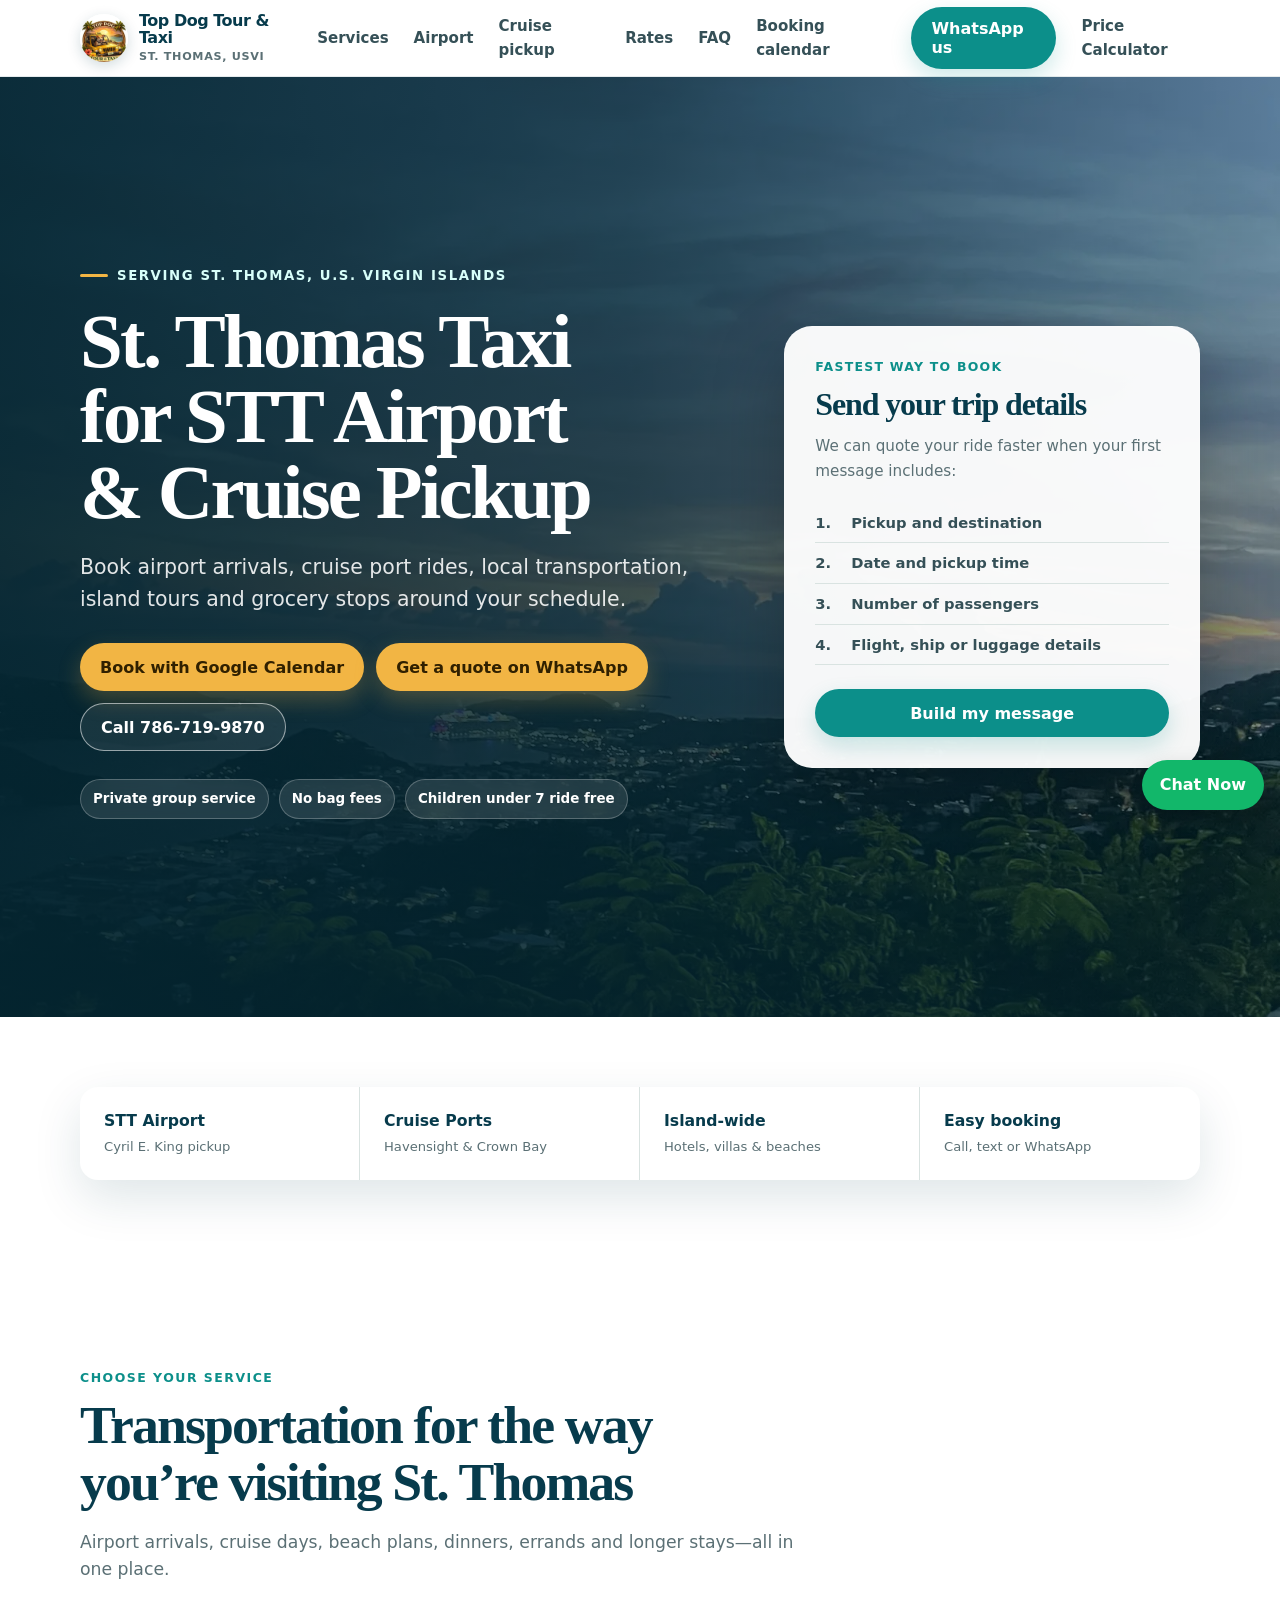
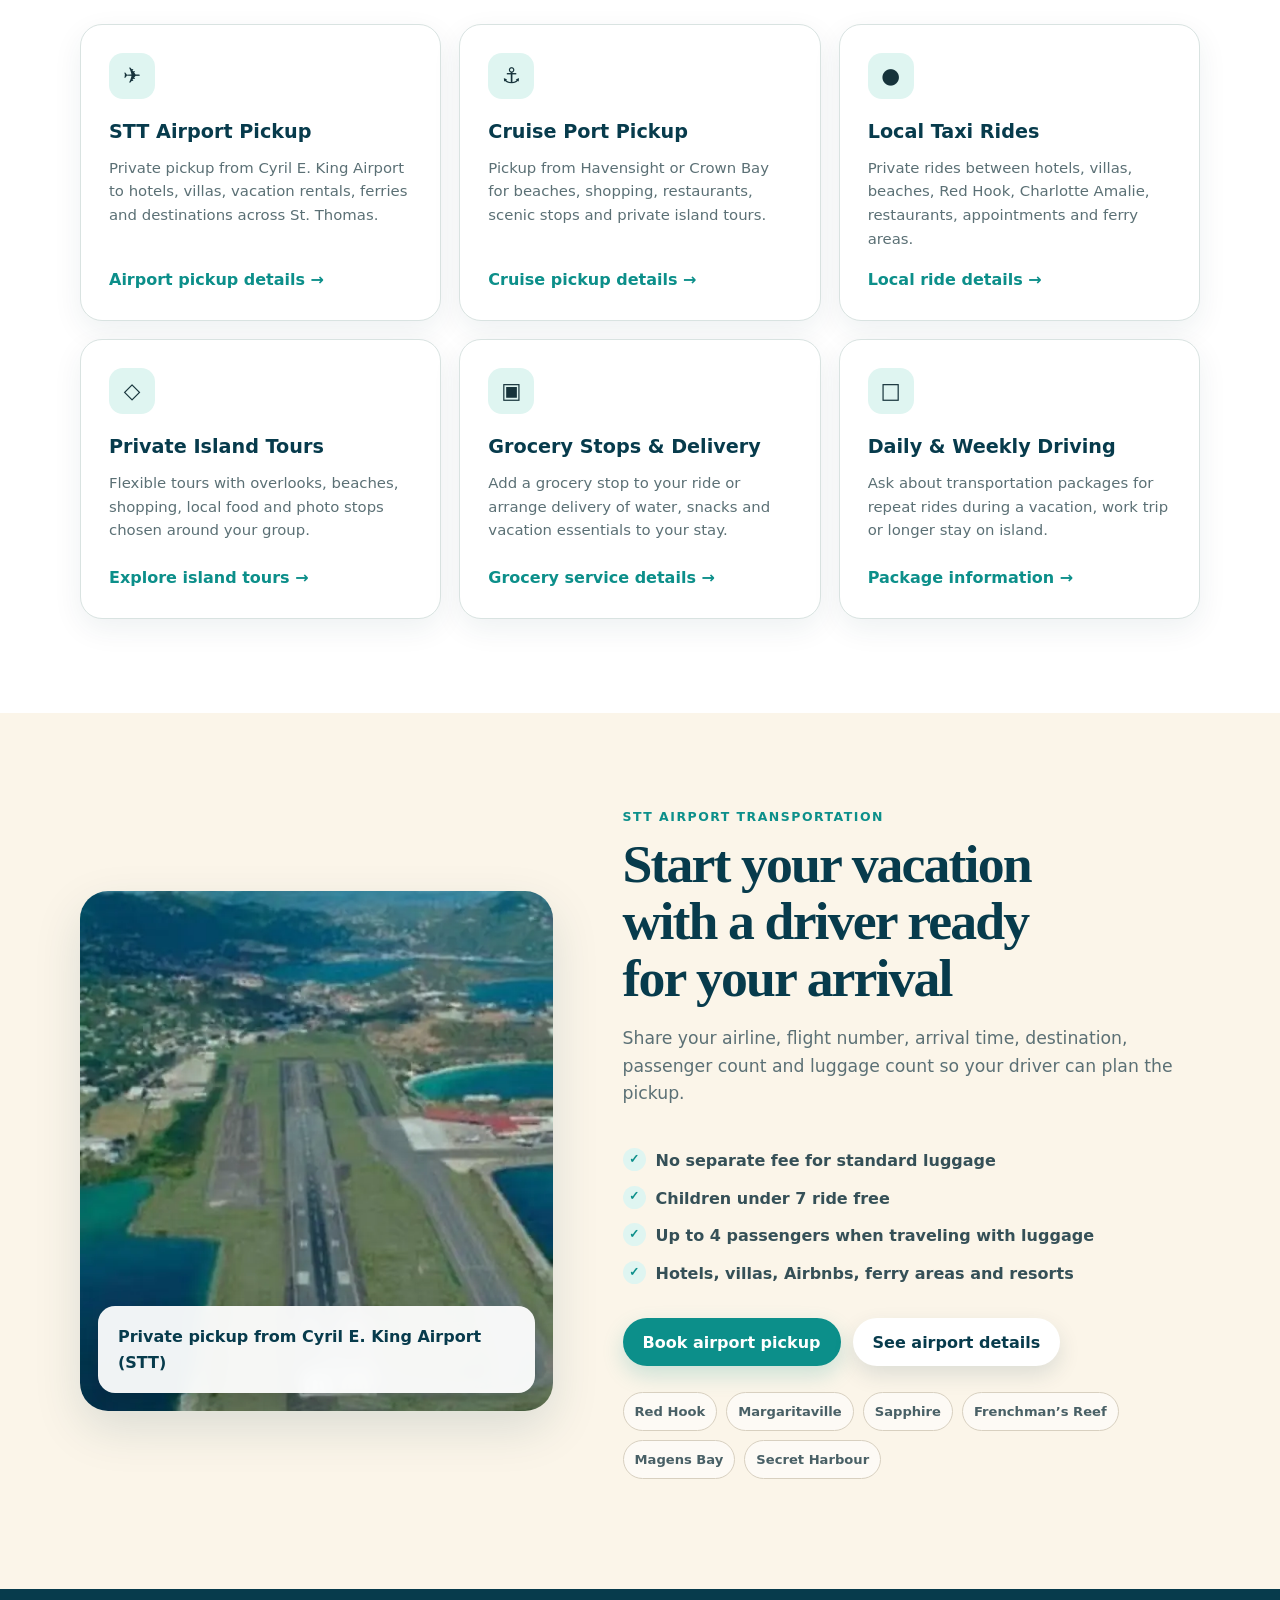
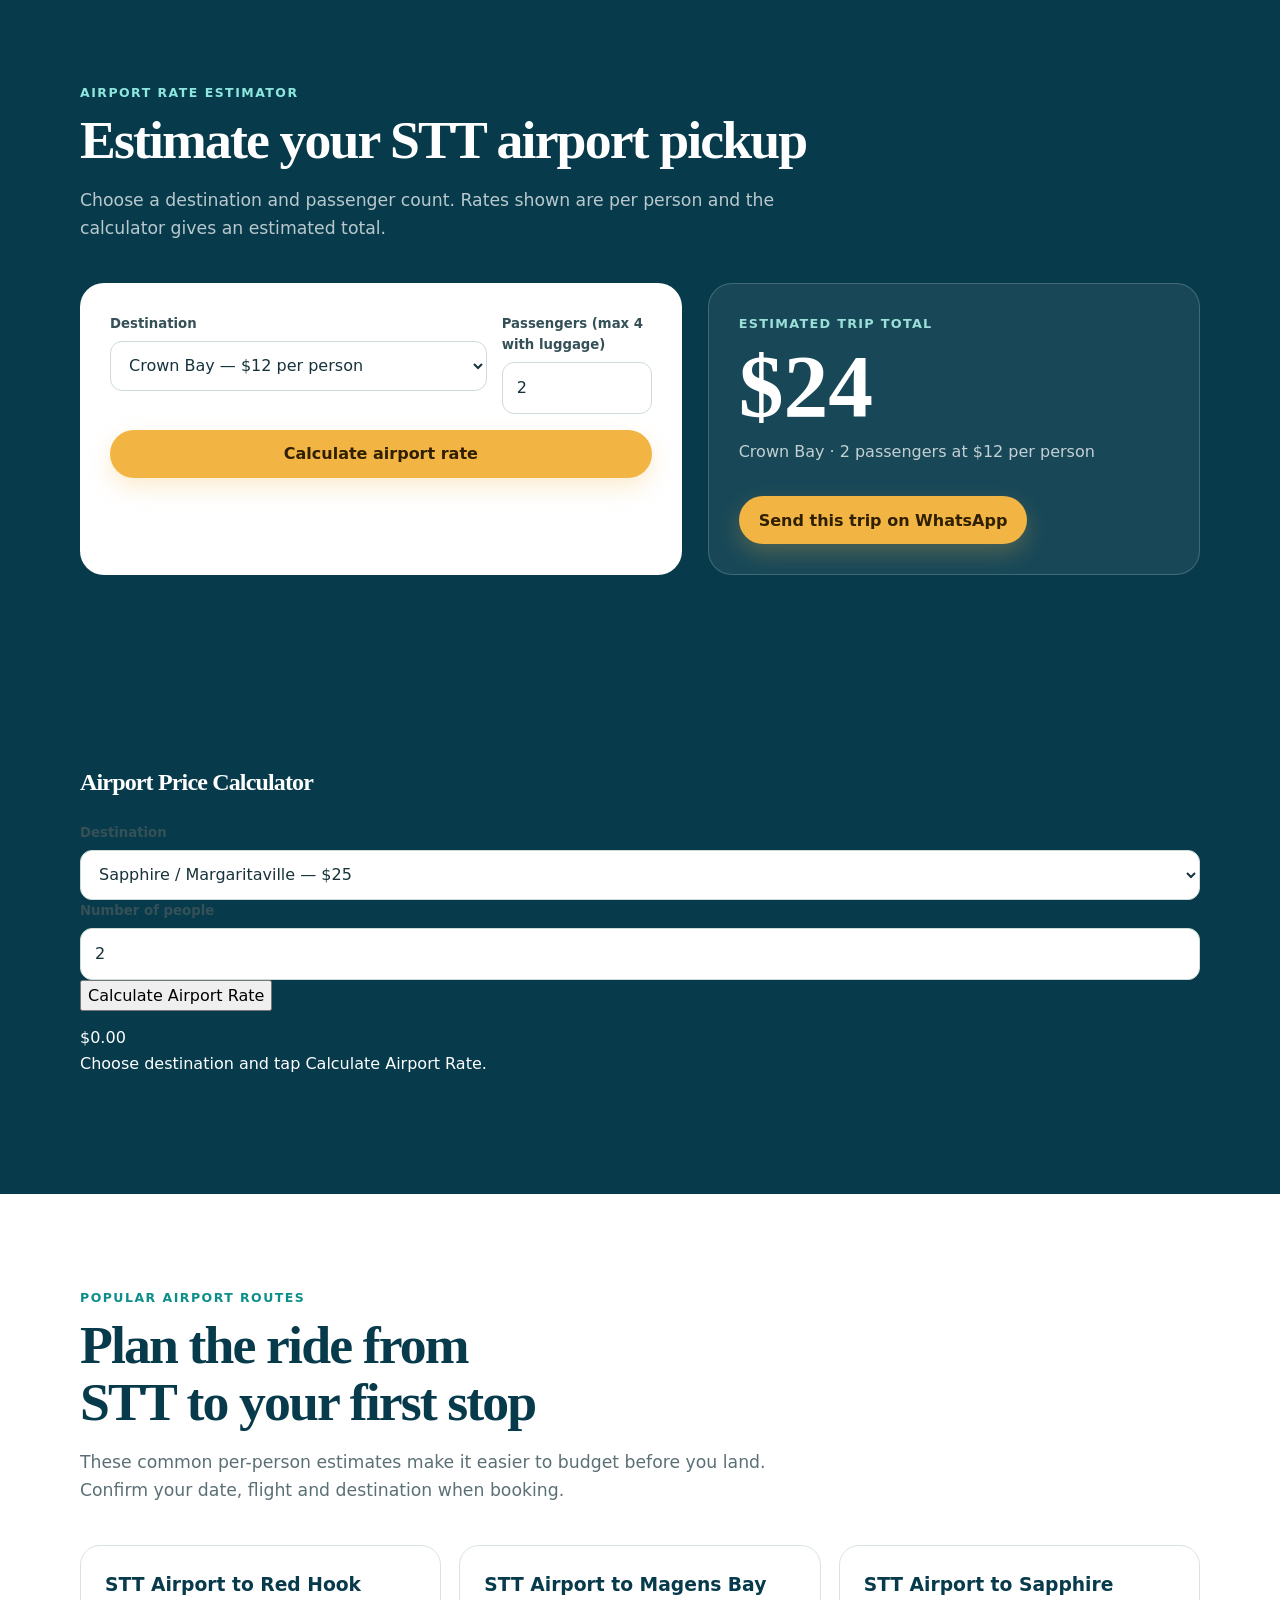
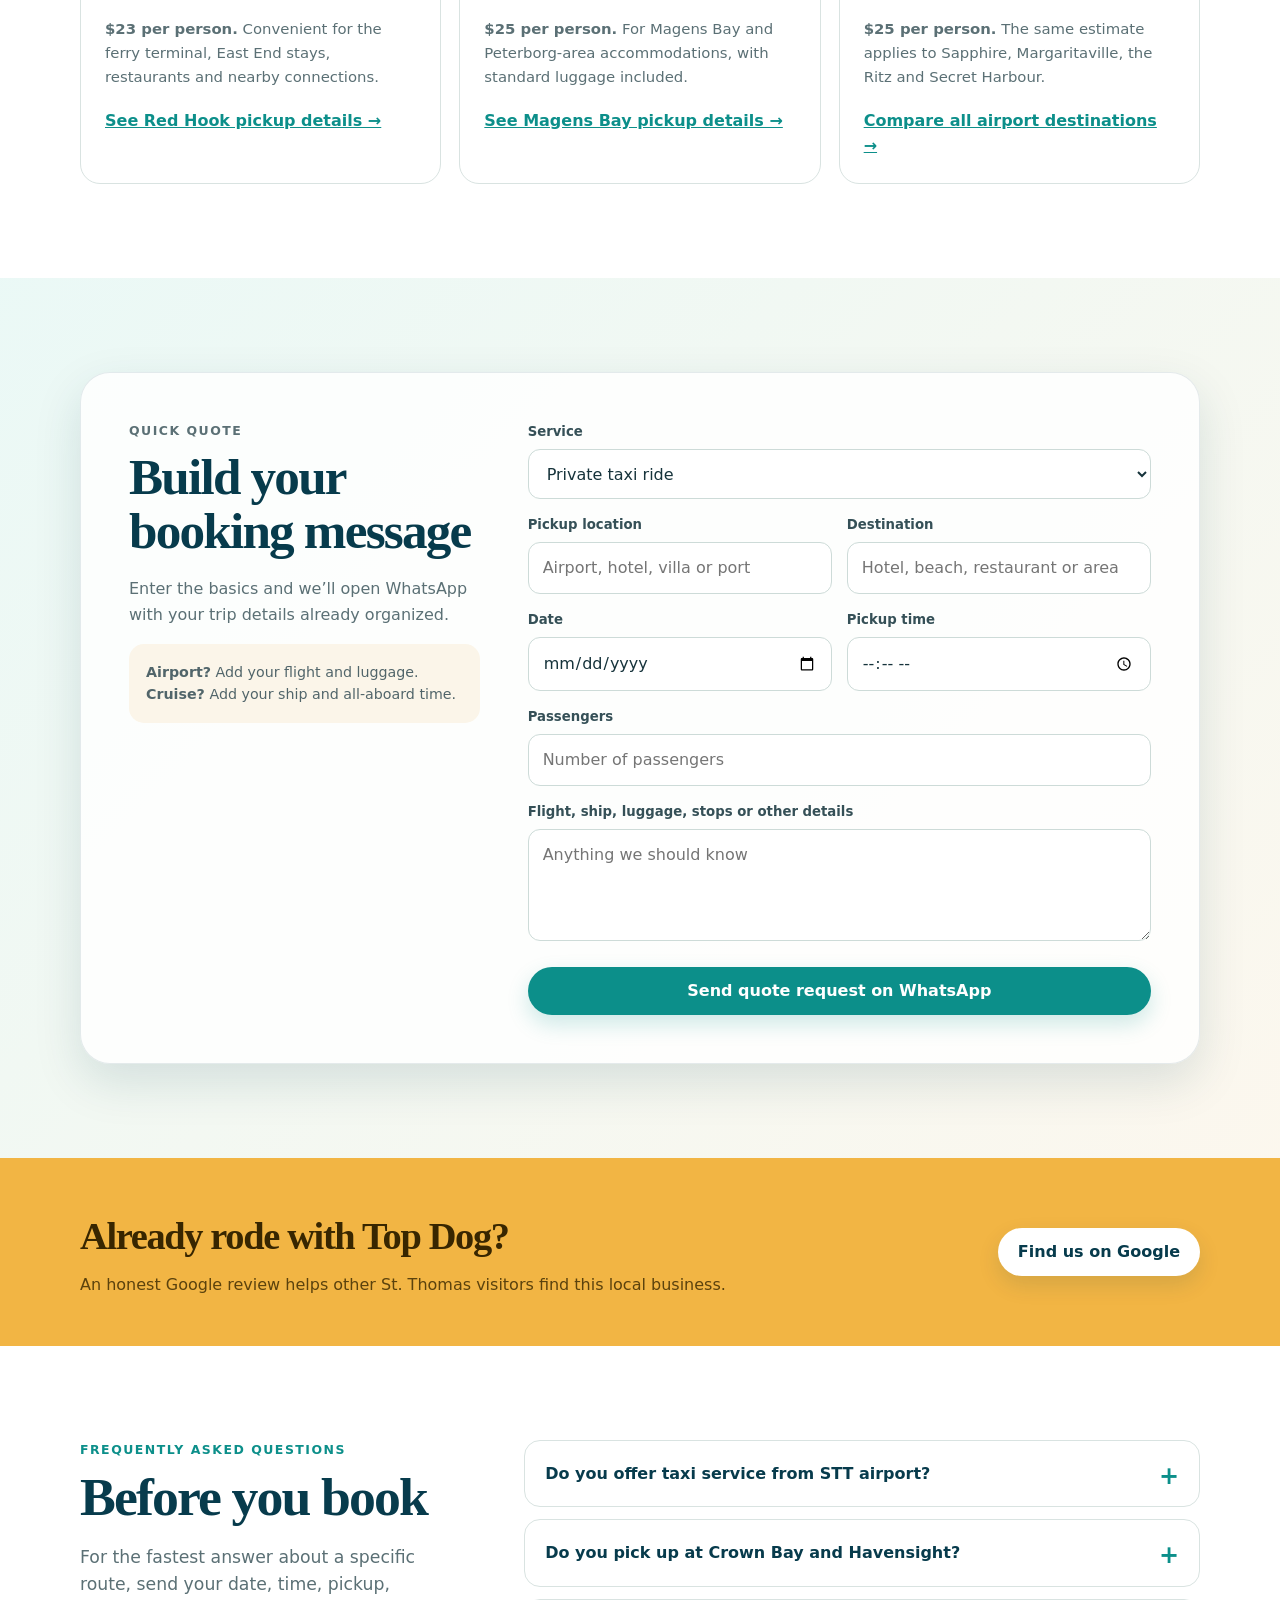
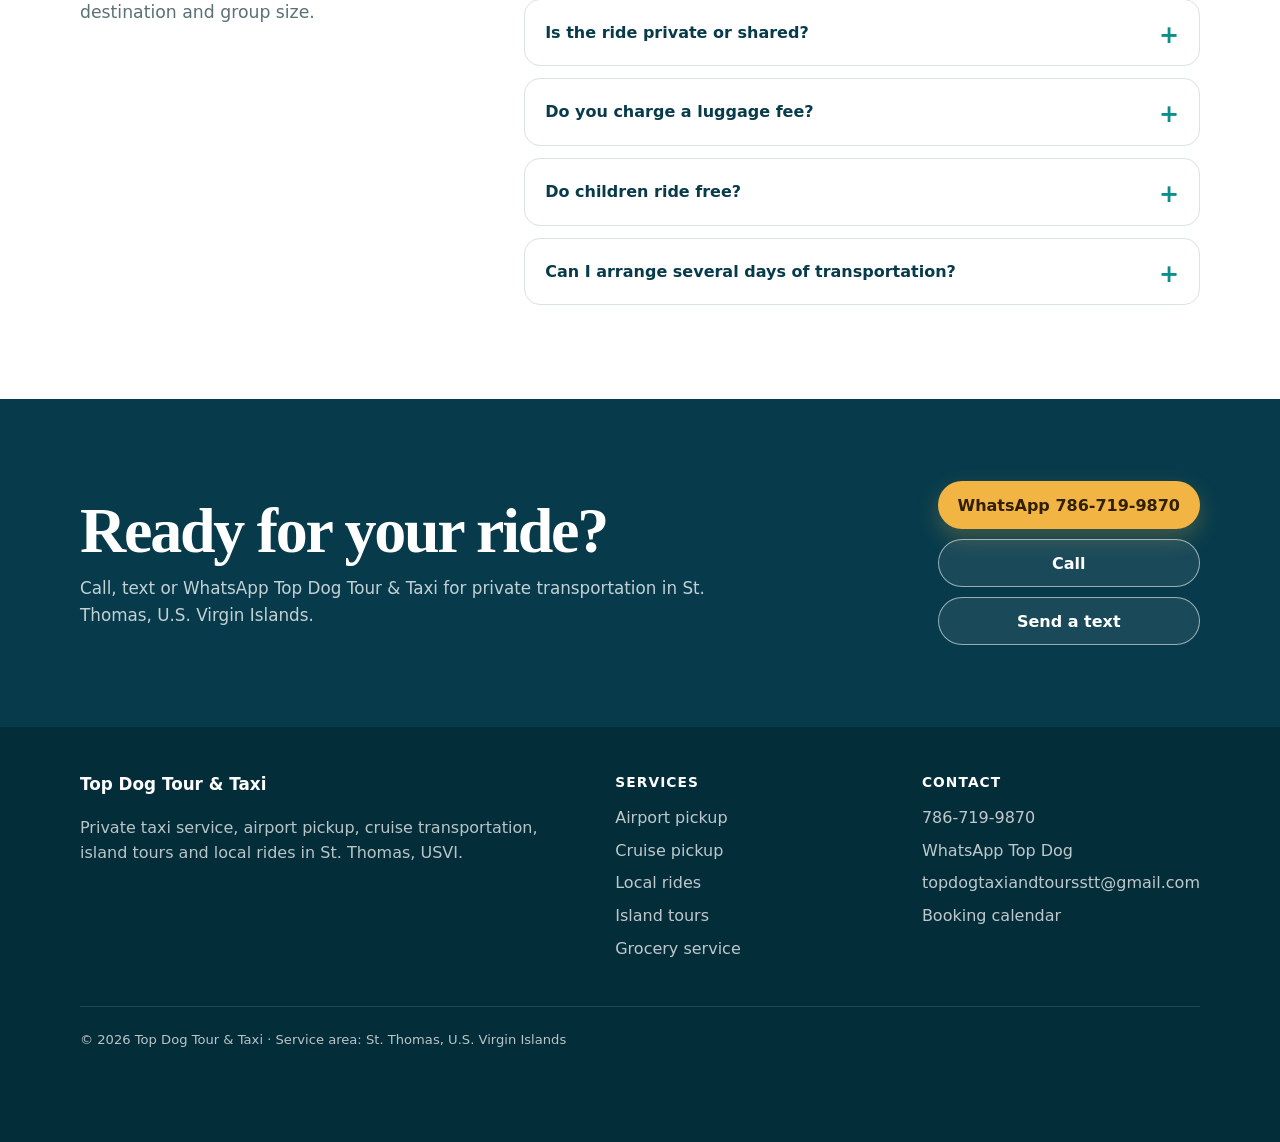
==== commit 7cfaeb5d: "Link homepage and airport pickup page to Google booking calendar" ====
--- a/index.html
+++ b/index.html
@@ -1291,6 +1291,7 @@
         <a href="cruise-pickup.html">Cruise pickup</a>
         <a href="#rates">Rates</a>
         <a href="#faq">FAQ</a>
+        <a href="https://calendar.google.com/calendar/appointments/schedules/AcZssZ3RsGZ25cfRCJijLFOuhZ4RxNrr72U5yxFNUqqR9U23FXZei4HqZlpoCpI7_FhxUN5nwMmXyM6N" target="_blank" rel="noopener">Booking calendar</a>
         <a class="button button-teal" href="https://wa.me/17867199870?text=Hi%20Top%20Dog%20Tour%20%26%20Taxi%2C%20I%20need%20transportation%20in%20St.%20Thomas." target="_blank" rel="noopener">WhatsApp us</a>
       <a href="price-calculator.html">Price Calculator</a></nav>
 
@@ -1310,6 +1311,7 @@
           <p class="hero-lead">Book airport arrivals, cruise port rides, local transportation, island tours and grocery stops around your schedule.</p>
 
           <div class="hero-actions">
+            <a class="button button-primary" href="https://calendar.google.com/calendar/appointments/schedules/AcZssZ3RsGZ25cfRCJijLFOuhZ4RxNrr72U5yxFNUqqR9U23FXZei4HqZlpoCpI7_FhxUN5nwMmXyM6N" target="_blank" rel="noopener">Book with Google Calendar</a>
             <a class="button button-primary" href="https://wa.me/17867199870?text=Hi%20Top%20Dog%20Tour%20%26%20Taxi%2C%20I%20need%20a%20ride%20in%20St.%20Thomas.%20My%20pickup%20location%20is%3A%20" target="_blank" rel="noopener">Get a quote on WhatsApp</a>
             <a class="button button-outline" href="tel:+17867199870">Call&nbsp;786&#8209;719&#8209;9870</a>
           </div>
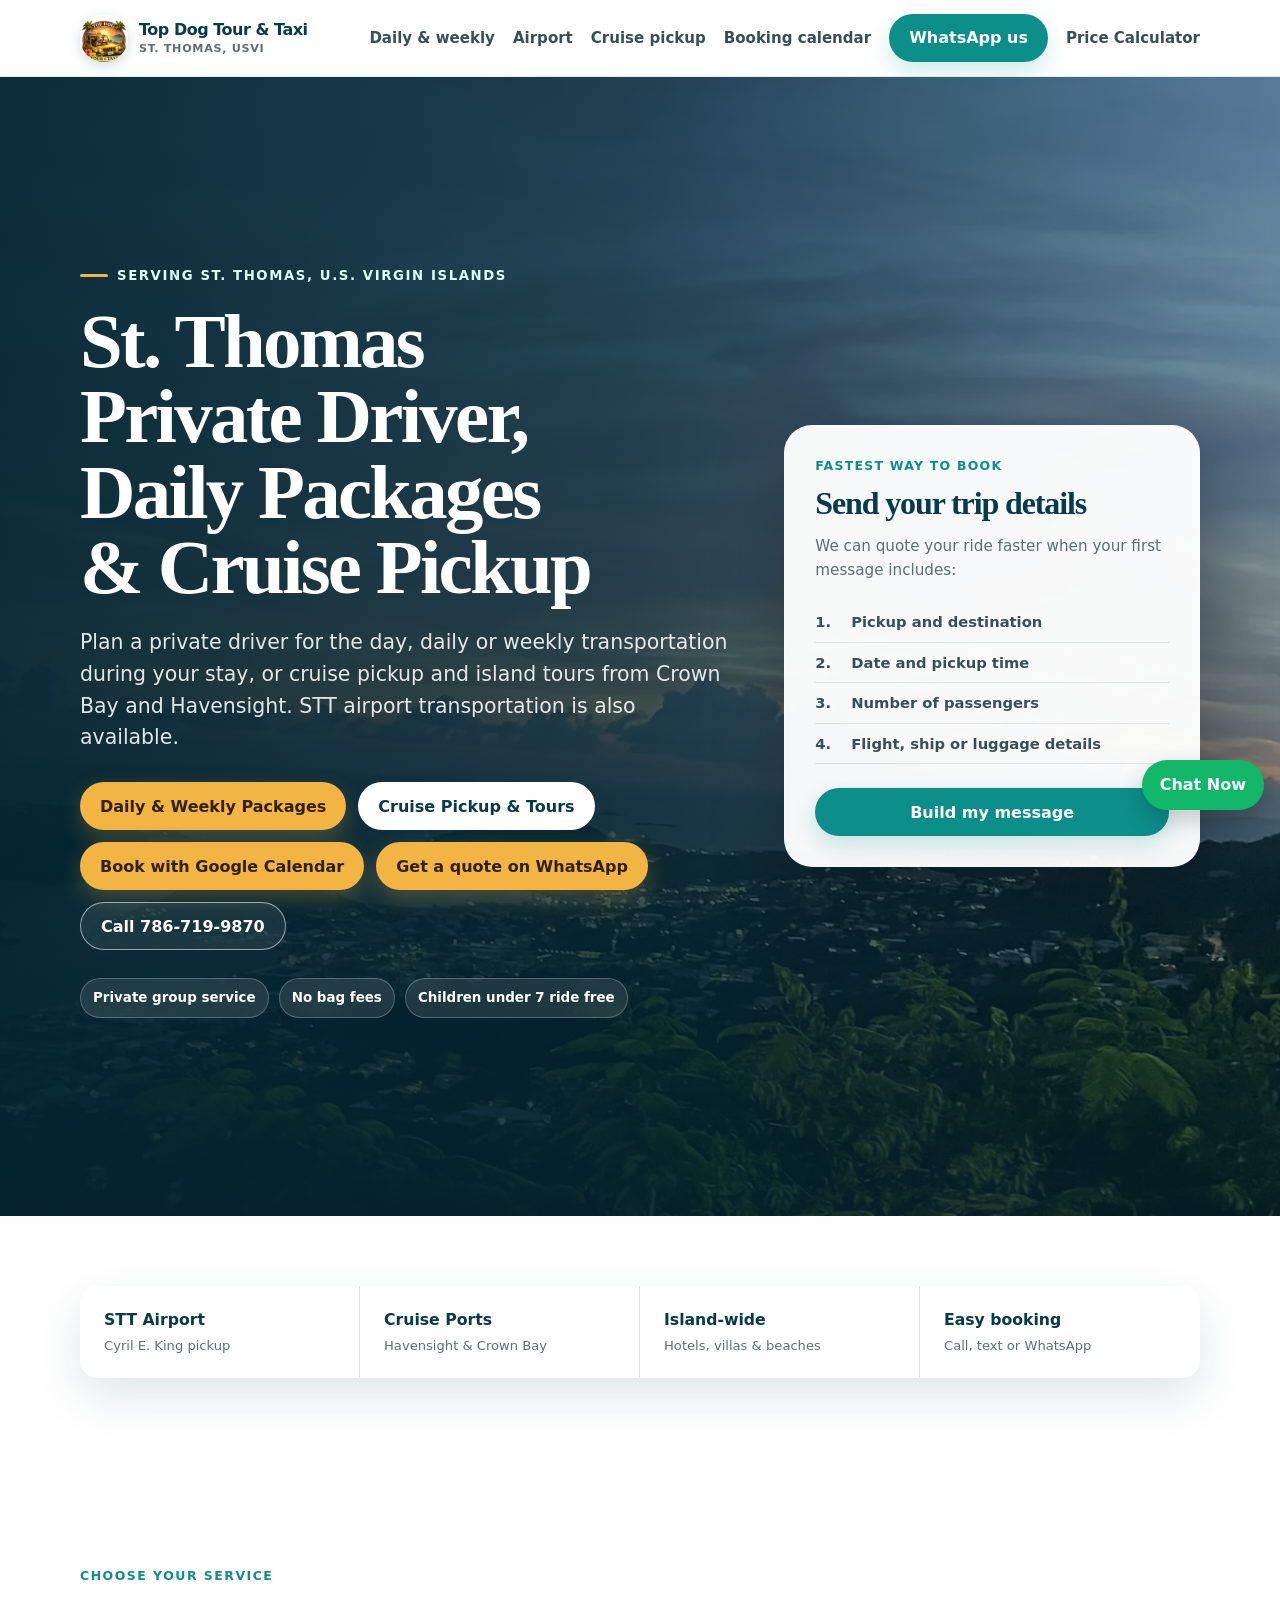
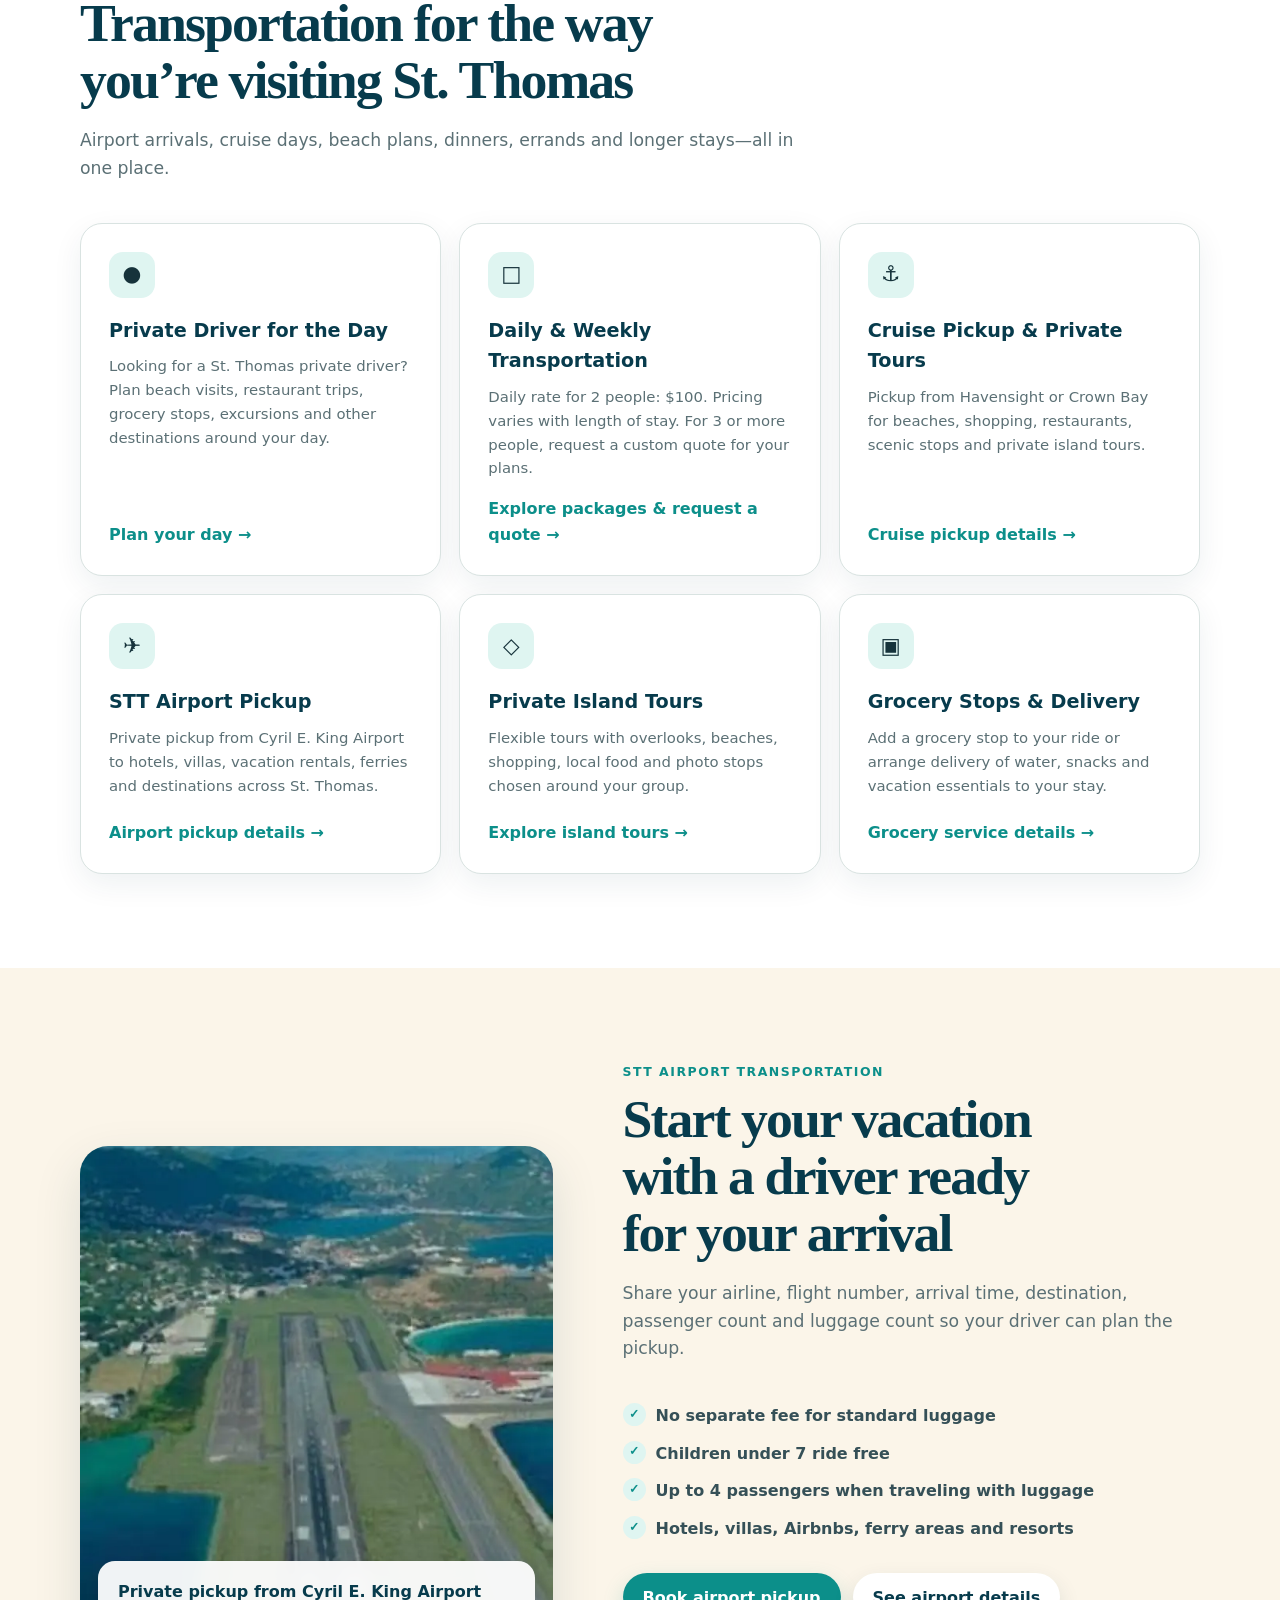
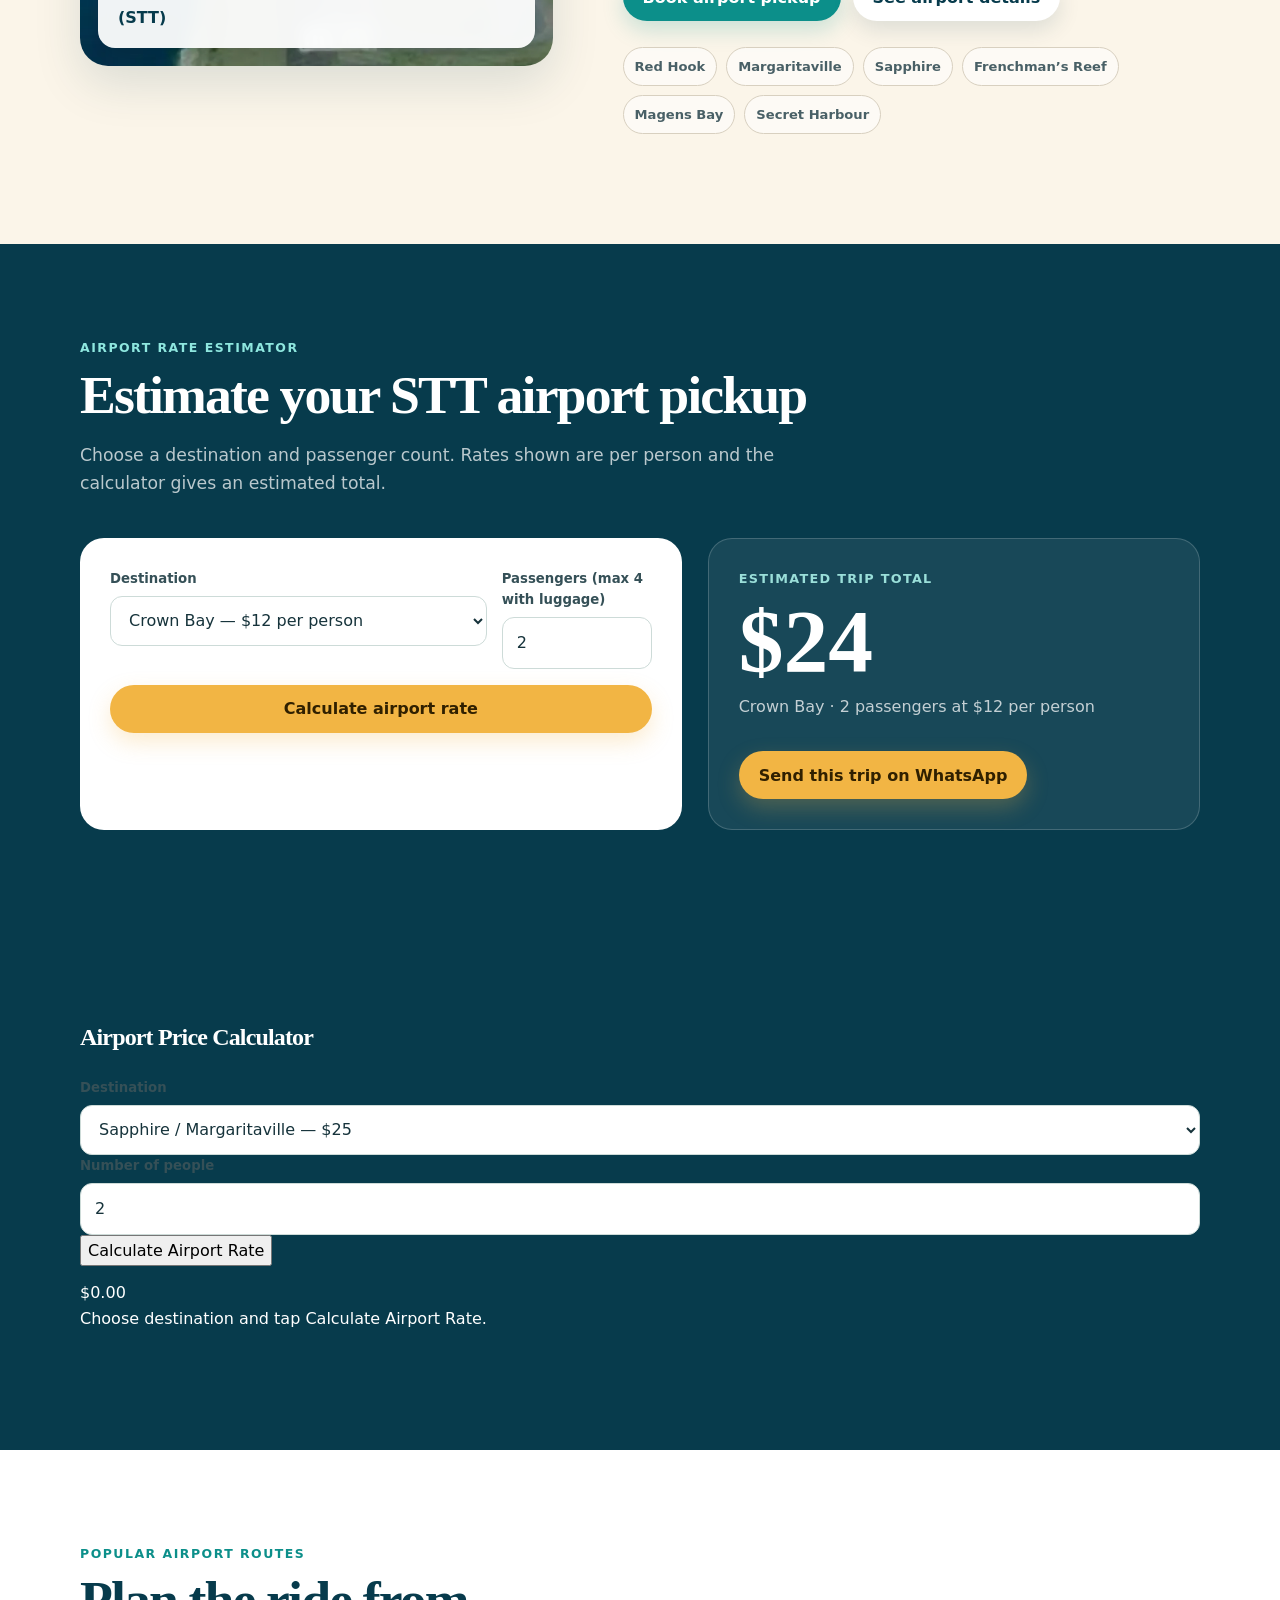
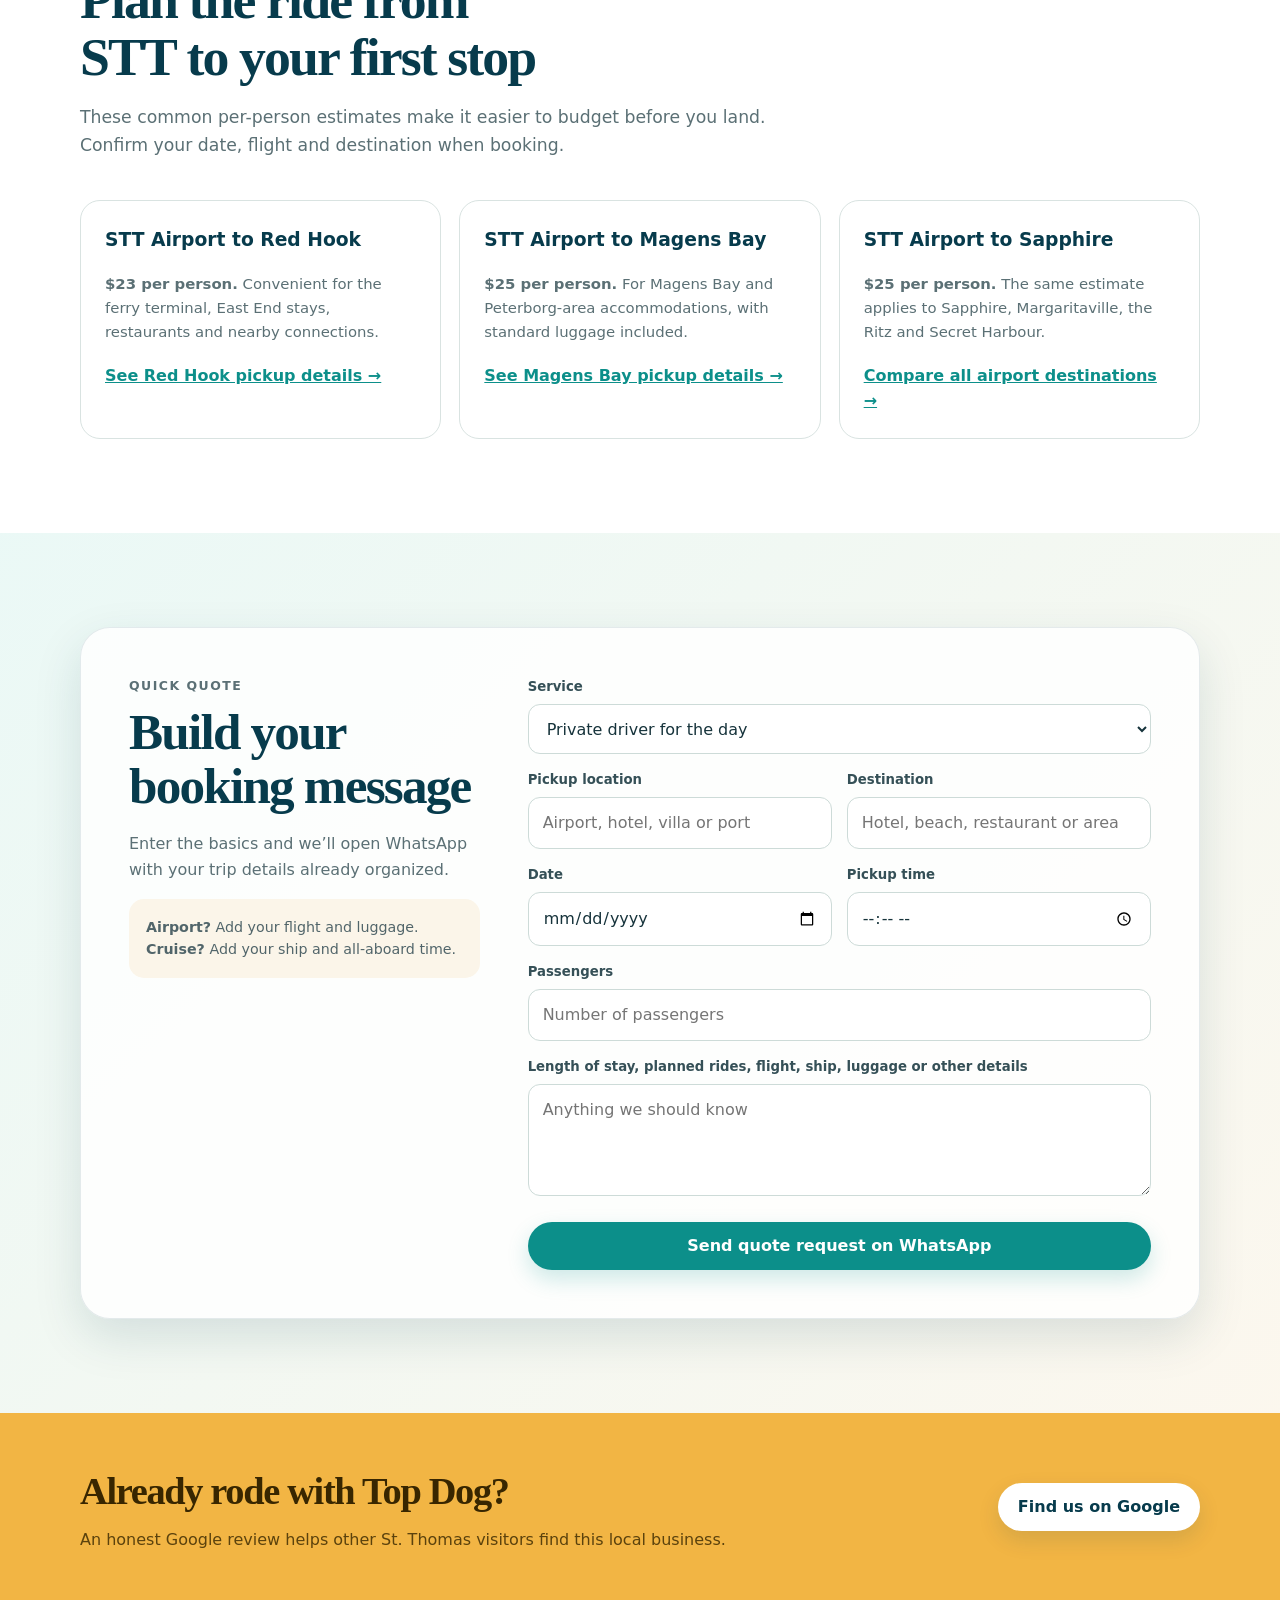
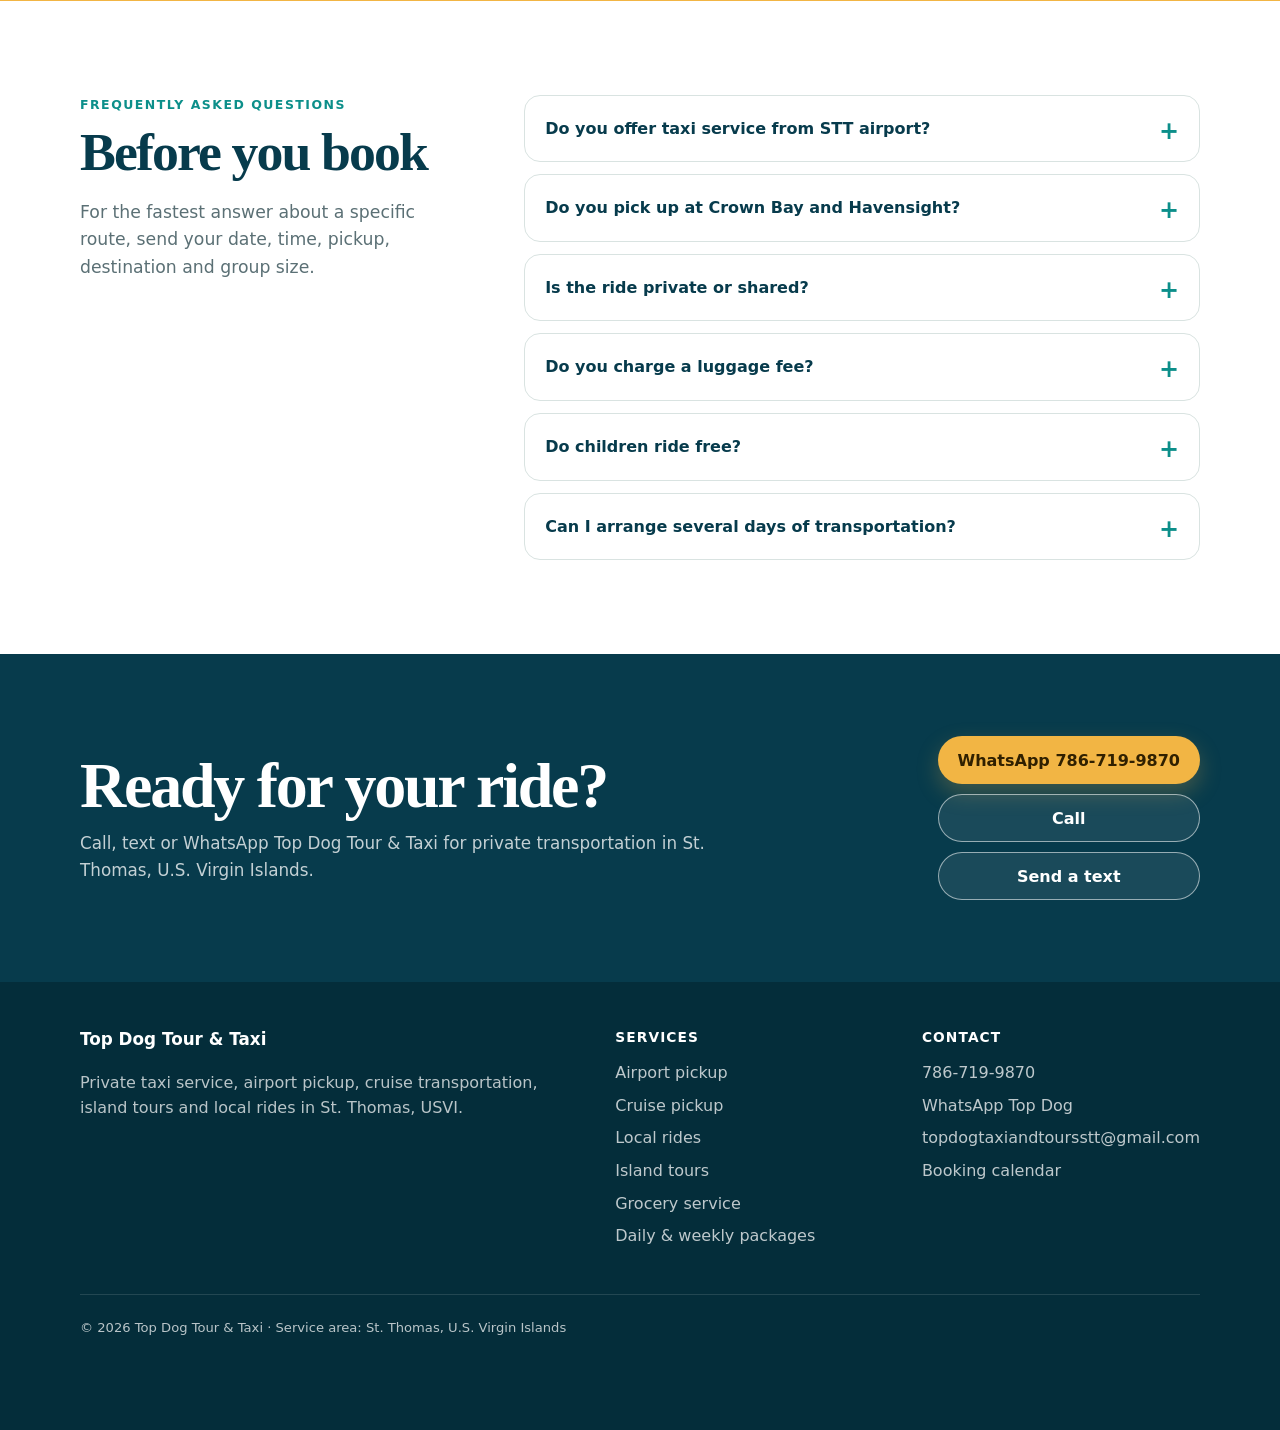
==== commit 9c87c633: "Improve transportation service content and discovery: index.html" ====
--- a/index.html
+++ b/index.html
@@ -158,7 +158,7 @@
     .desktop-nav {
       display: flex;
       align-items: center;
-      gap: 25px;
+      gap: 18px;
     }
 
     .desktop-nav > a:not(.button) {
@@ -952,7 +952,7 @@
       display: none;
     }
 
-    @media (max-width: 940px) {
+    @media (max-width: 1100px) {
       .desktop-nav {
         position: fixed;
         inset: 77px 0 auto;
@@ -1186,90 +1186,139 @@
     }
   .floating-sms{position:fixed;right:16px;bottom:90px;z-index:1100;background:#12b76a;color:#fff;padding:12px 18px;border-radius:999px;font-weight:900;text-decoration:none;box-shadow:0 10px 24px #0003}</style>
 
-<title>St. Thomas Taxi &amp; Private Tours | Top Dog Tour &amp; Taxi</title>
-<meta name="description" content="Book a private St. Thomas taxi, STT airport pickup, cruise port transportation, local ride, or island tour. Call, text, WhatsApp, or request a quote.">
+<title>St. Thomas Private Driver &amp; Cruise Taxi | Top Dog</title>
+<meta name="description" content="St. Thomas private driver, daily and weekly transportation, cruise port taxi and private island tours. Crown Bay, Havensight and STT airport pickup.">
 <meta name="robots" content="index,follow,max-image-preview:large">
 <link rel="canonical" href="https://topdogtourandtaxi.com/">
-<meta property="og:title" content="St. Thomas Taxi &amp; Private Tours | Top Dog Tour &amp; Taxi">
-<meta property="og:description" content="Book a private St. Thomas taxi, STT airport pickup, cruise port transportation, local ride, or island tour. Call, text, WhatsApp, or request a quote.">
+<meta property="og:title" content="St. Thomas Private Driver &amp; Cruise Taxi | Top Dog">
+<meta property="og:description" content="St. Thomas private driver, daily and weekly transportation, cruise port taxi and private island tours. Crown Bay, Havensight and STT airport pickup.">
 <meta property="og:url" content="https://topdogtourandtaxi.com/">
 <meta property="og:type" content="website">
 
 
 <script type="application/ld+json">
-  {
-    "@context": "https://schema.org",
-    "@type": ["TaxiService", "LocalBusiness"],
-    "@id": "https://topdogtourandtaxi.com/#business",
-    "name": "Top Dog Tour & Taxi",
-    "url": "https://topdogtourandtaxi.com/",
-    "logo": "https://topdogtourandtaxi.com/logo-mark.webp",
-    "image": "https://topdogtourandtaxi.com/hero-st-thomas.webp",
-    "telephone": "+1-786-719-9870",
-    "email": "topdogtaxiandtoursstt@gmail.com",
-    "description": "Private taxi and driver service for airport pickups, cruise port rides, local transportation, island tours and grocery stops in St. Thomas, U.S. Virgin Islands.",
-    "priceRange": "$$",
-    "areaServed": {
-      "@type": "AdministrativeArea",
-      "name": "St. Thomas, U.S. Virgin Islands"
-    },
-    "serviceArea": {
-      "@type": "Place",
-      "name": "St. Thomas, USVI"
-    },
-    "hasOfferCatalog": {
-      "@type": "OfferCatalog",
-      "name": "St. Thomas Transportation Services",
-      "itemListElement": [
-        {"@type": "Offer", "itemOffered": {"@type": "Service", "name": "STT Airport Pickup"}},
-        {"@type": "Offer", "itemOffered": {"@type": "Service", "name": "Cruise Port Transportation"}},
-        {"@type": "Offer", "itemOffered": {"@type": "Service", "name": "Private Taxi Service"}},
-        {"@type": "Offer", "itemOffered": {"@type": "Service", "name": "Private Island Tours"}},
-        {"@type": "Offer", "itemOffered": {"@type": "Service", "name": "Grocery Stops and Delivery"}}
-      ]
-    }
-  }
-  </script>
-<script type="application/ld+json">
-  {
-    "@context": "https://schema.org",
-    "@type": "FAQPage",
-    "mainEntity": [
+{
+  "@context": "https://schema.org",
+  "@type": [
+    "TaxiService",
+    "LocalBusiness"
+  ],
+  "@id": "https://topdogtourandtaxi.com/#business",
+  "name": "Top Dog Tour & Taxi",
+  "url": "https://topdogtourandtaxi.com/",
+  "logo": "https://topdogtourandtaxi.com/logo-mark.webp",
+  "image": "https://topdogtourandtaxi.com/hero-st-thomas.webp",
+  "telephone": "+1-786-719-9870",
+  "email": "topdogtaxiandtoursstt@gmail.com",
+  "description": "St. Thomas private driver, daily and weekly transportation, cruise port taxi, private island tours and airport pickup.",
+  "priceRange": "$$",
+  "areaServed": {
+    "@type": "AdministrativeArea",
+    "name": "St. Thomas, U.S. Virgin Islands"
+  },
+  "serviceArea": {
+    "@type": "Place",
+    "name": "St. Thomas, USVI"
+  },
+  "hasOfferCatalog": {
+    "@type": "OfferCatalog",
+    "name": "St. Thomas Transportation Services",
+    "itemListElement": [
       {
-        "@type": "Question",
-        "name": "Do you offer taxi service from STT airport?",
-        "acceptedAnswer": {
-          "@type": "Answer",
-          "text": "Yes. Top Dog Tour & Taxi offers private pickup from Cyril E. King Airport to hotels, villas, condos, ferry areas and other destinations across St. Thomas."
+        "@type": "Offer",
+        "itemOffered": {
+          "@type": "Service",
+          "name": "STT Airport Pickup"
         }
       },
       {
-        "@type": "Question",
-        "name": "Do you pick up at the St. Thomas cruise ports?",
-        "acceptedAnswer": {
-          "@type": "Answer",
-          "text": "Yes. Private cruise pickup is available from Crown Bay and Havensight for beaches, shopping, restaurants, island tours and other St. Thomas destinations."
+        "@type": "Offer",
+        "itemOffered": {
+          "@type": "Service",
+          "name": "Cruise Port Transportation"
         }
       },
       {
-        "@type": "Question",
-        "name": "Is the ride private or shared?",
-        "acceptedAnswer": {
-          "@type": "Answer",
-          "text": "Your booking is private for you and your party. It is not a shared public taxi run."
+        "@type": "Offer",
+        "itemOffered": {
+          "@type": "Service",
+          "name": "Private Taxi Service"
         }
       },
       {
-        "@type": "Question",
-        "name": "Do you charge extra for luggage?",
-        "acceptedAnswer": {
-          "@type": "Answer",
-          "text": "No. Standard luggage is included with no separate bag fee."
+        "@type": "Offer",
+        "itemOffered": {
+          "@type": "Service",
+          "name": "Private Island Tours"
+        }
+      },
+      {
+        "@type": "Offer",
+        "itemOffered": {
+          "@type": "Service",
+          "name": "Grocery Stops and Delivery"
+        }
+      },
+      {
+        "@type": "Offer",
+        "itemOffered": {
+          "@type": "Service",
+          "name": "Daily and Weekly Transportation",
+          "url": "https://topdogtourandtaxi.com/weekly-rates.html"
         }
       }
     ]
   }
-  </script>
+}
+</script>
+<script type="application/ld+json">
+{
+  "@context": "https://schema.org",
+  "@type": "FAQPage",
+  "mainEntity": [
+    {
+      "@type": "Question",
+      "name": "Do you offer taxi service from STT airport?",
+      "acceptedAnswer": {
+        "@type": "Answer",
+        "text": "Yes. Top Dog Tour & Taxi offers private pickup from Cyril E. King Airport to hotels, villas, condos, ferry areas and other destinations across St. Thomas."
+      }
+    },
+    {
+      "@type": "Question",
+      "name": "Do you pick up at the St. Thomas cruise ports?",
+      "acceptedAnswer": {
+        "@type": "Answer",
+        "text": "Yes. Private cruise pickup is available from Crown Bay and Havensight for beaches, shopping, restaurants, island tours and other St. Thomas destinations."
+      }
+    },
+    {
+      "@type": "Question",
+      "name": "Is the ride private or shared?",
+      "acceptedAnswer": {
+        "@type": "Answer",
+        "text": "Your booking is private for you and your party. It is not a shared public taxi run."
+      }
+    },
+    {
+      "@type": "Question",
+      "name": "Do you charge extra for luggage?",
+      "acceptedAnswer": {
+        "@type": "Answer",
+        "text": "No. Standard luggage is included with no separate bag fee."
+      }
+    },
+    {
+      "@type": "Question",
+      "name": "Can I arrange several days of transportation?",
+      "acceptedAnswer": {
+        "@type": "Answer",
+        "text": "Yes. Arrange daily or weekly transportation in St. Thomas for beaches, restaurants, grocery stores, excursions and other destinations based on your plans. The daily rate for 2 people is $100; pricing varies with length of stay. For 3 or more people, request a custom quote. Confirm the schedule and included trips before booking."
+      }
+    }
+  ]
+}
+</script>
 </head>
 
 <body>
@@ -1286,11 +1335,9 @@
       </a>
 
       <nav class="desktop-nav" id="siteNav" aria-label="Main navigation">
-        <a href="#services">Services</a>
+        <a href="weekly-rates.html">Daily &amp; weekly</a>
         <a href="#airport">Airport</a>
         <a href="cruise-pickup.html">Cruise pickup</a>
-        <a href="#rates">Rates</a>
-        <a href="#faq">FAQ</a>
         <a href="https://calendar.google.com/calendar/appointments/schedules/AcZssZ3RsGZ25cfRCJijLFOuhZ4RxNrr72U5yxFNUqqR9U23FXZei4HqZlpoCpI7_FhxUN5nwMmXyM6N" target="_blank" rel="noopener">Booking calendar</a>
         <a class="button button-teal" href="https://wa.me/17867199870?text=Hi%20Top%20Dog%20Tour%20%26%20Taxi%2C%20I%20need%20transportation%20in%20St.%20Thomas." target="_blank" rel="noopener">WhatsApp us</a>
       <a href="price-calculator.html">Price Calculator</a></nav>
@@ -1307,10 +1354,12 @@
       <div class="container hero-grid">
         <div>
           <p class="eyebrow">Serving St. Thomas, U.S. Virgin Islands</p>
-          <h1 id="hero-title">St. Thomas Taxi for STT Airport &amp; Cruise Pickup</h1>
-          <p class="hero-lead">Book airport arrivals, cruise port rides, local transportation, island tours and grocery stops around your schedule.</p>
+          <h1 id="hero-title">St. Thomas Private Driver, Daily Packages &amp; Cruise Pickup</h1>
+          <p class="hero-lead">Plan a private driver for the day, daily or weekly transportation during your stay, or cruise pickup and island tours from Crown Bay and Havensight. STT airport transportation is also available.</p>
 
           <div class="hero-actions">
+            <a class="button button-primary" href="weekly-rates.html">Daily &amp; Weekly Packages</a>
+            <a class="button button-secondary" href="cruise-pickup.html">Cruise Pickup &amp; Tours</a>
             <a class="button button-primary" href="https://calendar.google.com/calendar/appointments/schedules/AcZssZ3RsGZ25cfRCJijLFOuhZ4RxNrr72U5yxFNUqqR9U23FXZei4HqZlpoCpI7_FhxUN5nwMmXyM6N" target="_blank" rel="noopener">Book with Google Calendar</a>
             <a class="button button-primary" href="https://wa.me/17867199870?text=Hi%20Top%20Dog%20Tour%20%26%20Taxi%2C%20I%20need%20a%20ride%20in%20St.%20Thomas.%20My%20pickup%20location%20is%3A%20" target="_blank" rel="noopener">Get a quote on WhatsApp</a>
             <a class="button button-outline" href="tel:+17867199870">Call&nbsp;786&#8209;719&#8209;9870</a>
@@ -1367,24 +1416,31 @@
 
         <div class="services-grid">
           <article class="service-card">
+            <span class="service-icon" aria-hidden="true">●</span>
+            <h3>Private Driver for the Day</h3>
+            <p>Looking for a St. Thomas private driver? Plan beach visits, restaurant trips, grocery stops, excursions and other destinations around your day.</p>
+            <a href="local-rides.html">Plan your day →</a>
+          </article>
+
+          <article class="service-card">
+            <span class="service-icon" aria-hidden="true">□</span>
+            <h3>Daily &amp; Weekly Transportation</h3>
+            <p>Daily rate for 2 people: $100. Pricing varies with length of stay. For 3 or more people, request a custom quote for your plans.</p>
+            <a href="weekly-rates.html">Explore packages &amp; request a quote →</a>
+          </article>
+
+          <article class="service-card">
+            <span class="service-icon" aria-hidden="true">⚓</span>
+            <h3>Cruise Pickup &amp; Private Tours</h3>
+            <p>Pickup from Havensight or Crown Bay for beaches, shopping, restaurants, scenic stops and private island tours.</p>
+            <a href="cruise-pickup.html">Cruise pickup details →</a>
+          </article>
+
+          <article class="service-card">
             <span class="service-icon" aria-hidden="true">✈</span>
             <h3>STT Airport Pickup</h3>
             <p>Private pickup from Cyril E. King Airport to hotels, villas, vacation rentals, ferries and destinations across St. Thomas.</p>
             <a href="airport.html">Airport pickup details →</a>
-          </article>
-
-          <article class="service-card">
-            <span class="service-icon" aria-hidden="true">⚓</span>
-            <h3>Cruise Port Pickup</h3>
-            <p>Pickup from Havensight or Crown Bay for beaches, shopping, restaurants, scenic stops and private island tours.</p>
-            <a href="cruise-pickup.html">Cruise pickup details →</a>
-          </article>
-
-          <article class="service-card">
-            <span class="service-icon" aria-hidden="true">●</span>
-            <h3>Local Taxi Rides</h3>
-            <p>Private rides between hotels, villas, beaches, Red Hook, Charlotte Amalie, restaurants, appointments and ferry areas.</p>
-            <a href="local-rides.html">Local ride details →</a>
           </article>
 
           <article class="service-card">
@@ -1399,13 +1455,6 @@
             <h3>Grocery Stops &amp; Delivery</h3>
             <p>Add a grocery stop to your ride or arrange delivery of water, snacks and vacation essentials to your stay.</p>
             <a href="grocery.html">Grocery service details →</a>
-          </article>
-
-          <article class="service-card">
-            <span class="service-icon" aria-hidden="true">□</span>
-            <h3>Daily &amp; Weekly Driving</h3>
-            <p>Ask about transportation packages for repeat rides during a vacation, work trip or longer stay on island.</p>
-            <a href="weekly-rates.html">Package information →</a>
           </article>
         </div>
       </div>
@@ -1556,6 +1605,7 @@
           <div class="field-full">
             <label for="serviceType">Service</label>
             <select id="serviceType">
+              <option>Private driver for the day</option>
               <option>Private taxi ride</option>
               <option>STT airport pickup</option>
               <option>Cruise port pickup</option>
@@ -1586,7 +1636,7 @@
             <input id="passengers" type="number" min="1" max="12" inputmode="numeric" placeholder="Number of passengers">
           </div>
           <div class="field-full">
-            <label for="notes">Flight, ship, luggage, stops or other details</label>
+            <label for="notes">Length of stay, planned rides, flight, ship, luggage or other details</label>
             <textarea id="notes" placeholder="Anything we should know"></textarea>
           </div>
 
@@ -1636,7 +1686,7 @@
           </details>
           <details>
             <summary>Can I arrange several days of transportation?</summary>
-            <p>Yes. Daily and weekly options may be available. Send your travel dates, pickup area, passenger count and expected schedule for a custom quote.</p>
+            <p>Yes. Arrange daily or weekly transportation in St. Thomas for beaches, restaurants, grocery stores, excursions and other destinations based on your plans. The daily rate for 2 people is $100; pricing varies with length of stay. For 3 or more people, request a custom quote. Confirm the schedule and included trips before booking.</p>
           </details>
         </div>
       </div>
@@ -1671,6 +1721,7 @@
           <a href="local-rides.html">Local rides</a>
           <a href="tours.html">Island tours</a>
           <a href="grocery.html">Grocery service</a>
+          <a href="weekly-rates.html">Daily &amp; weekly packages</a>
         </div>
         <div>
           <h3>Contact</h3>
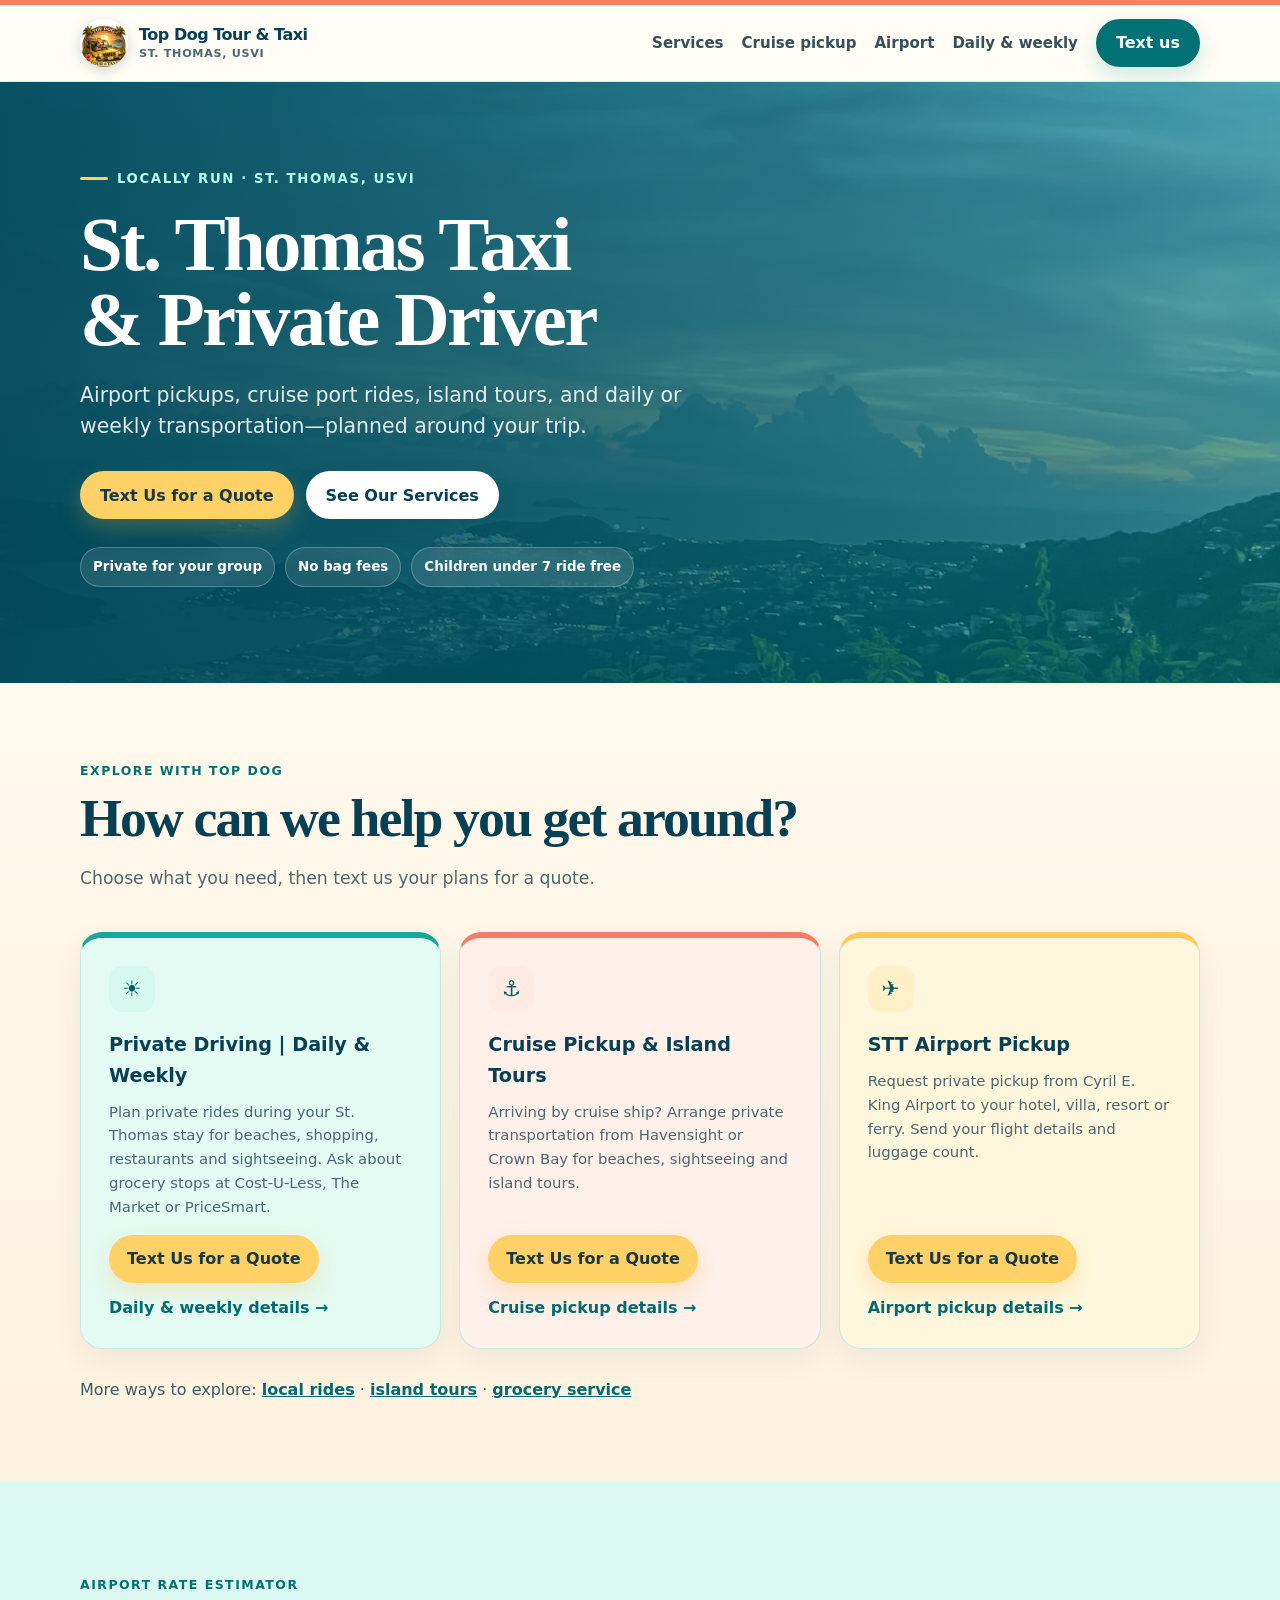
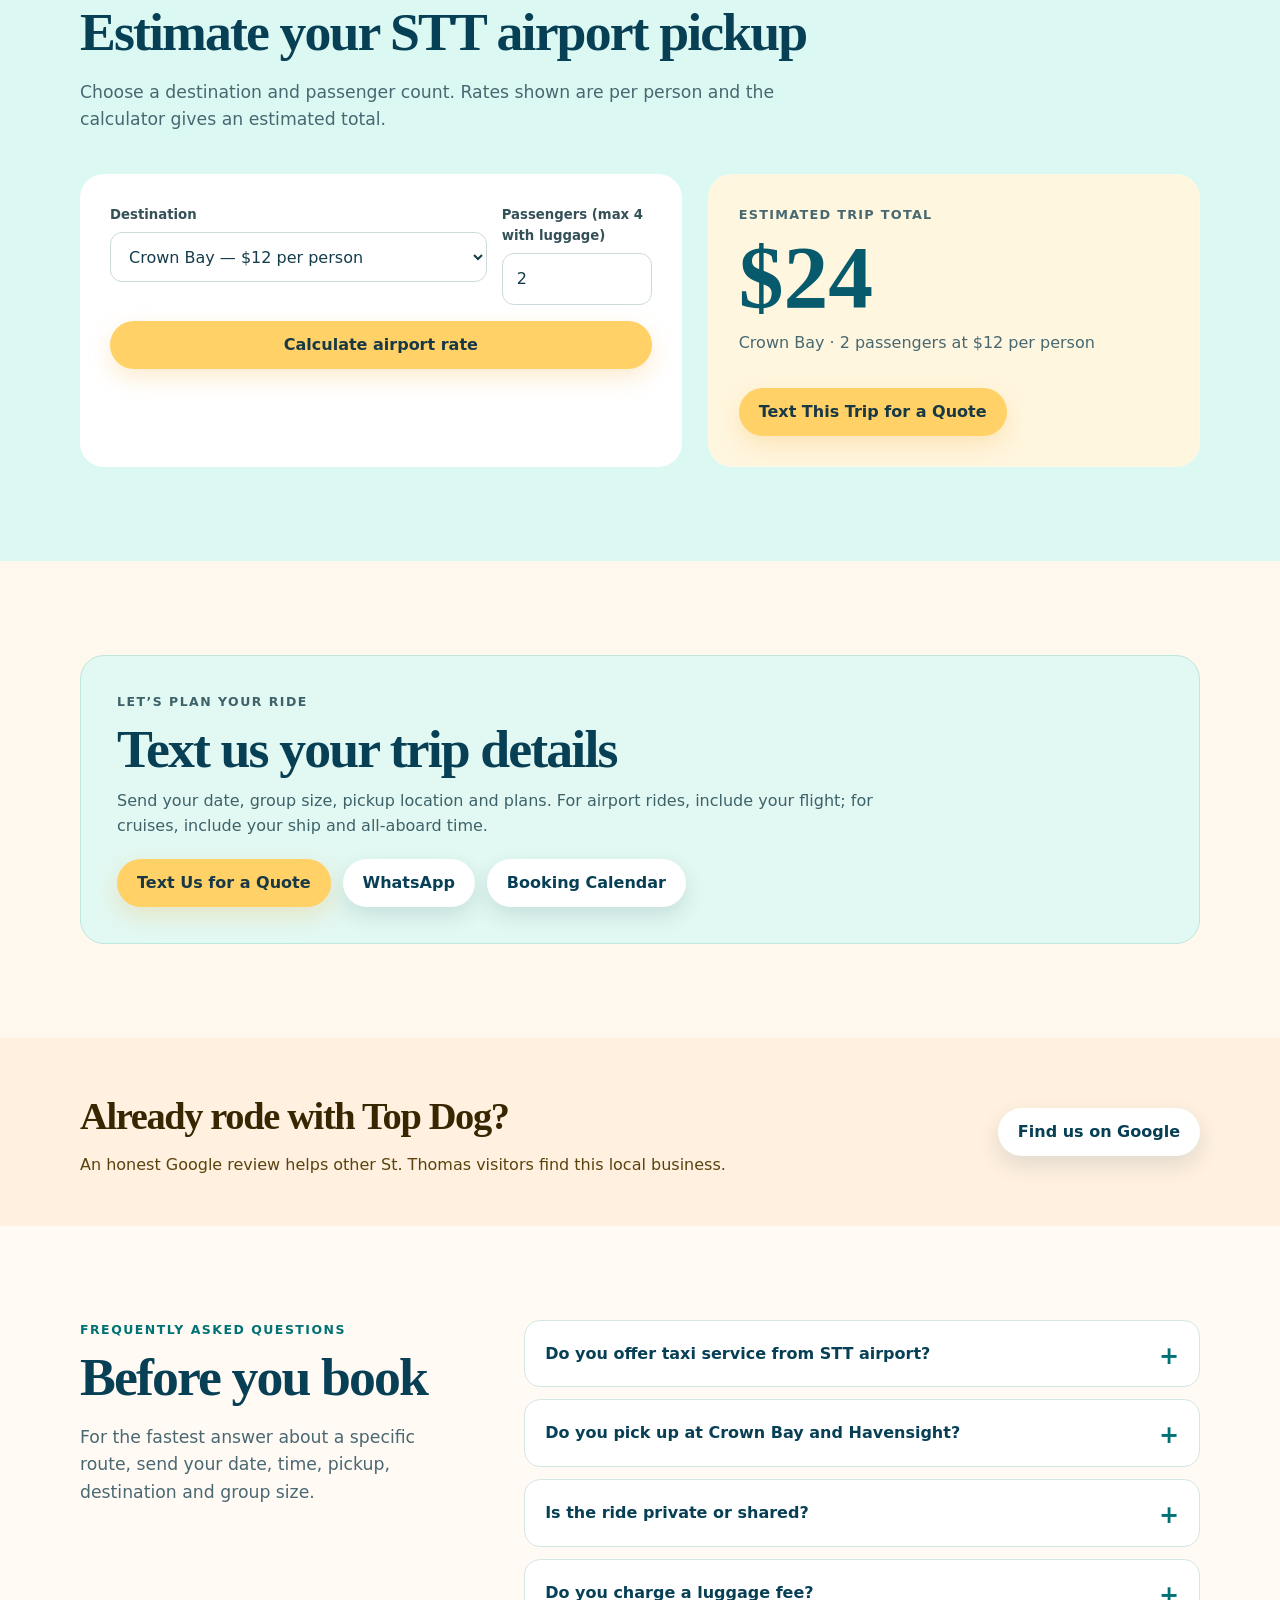
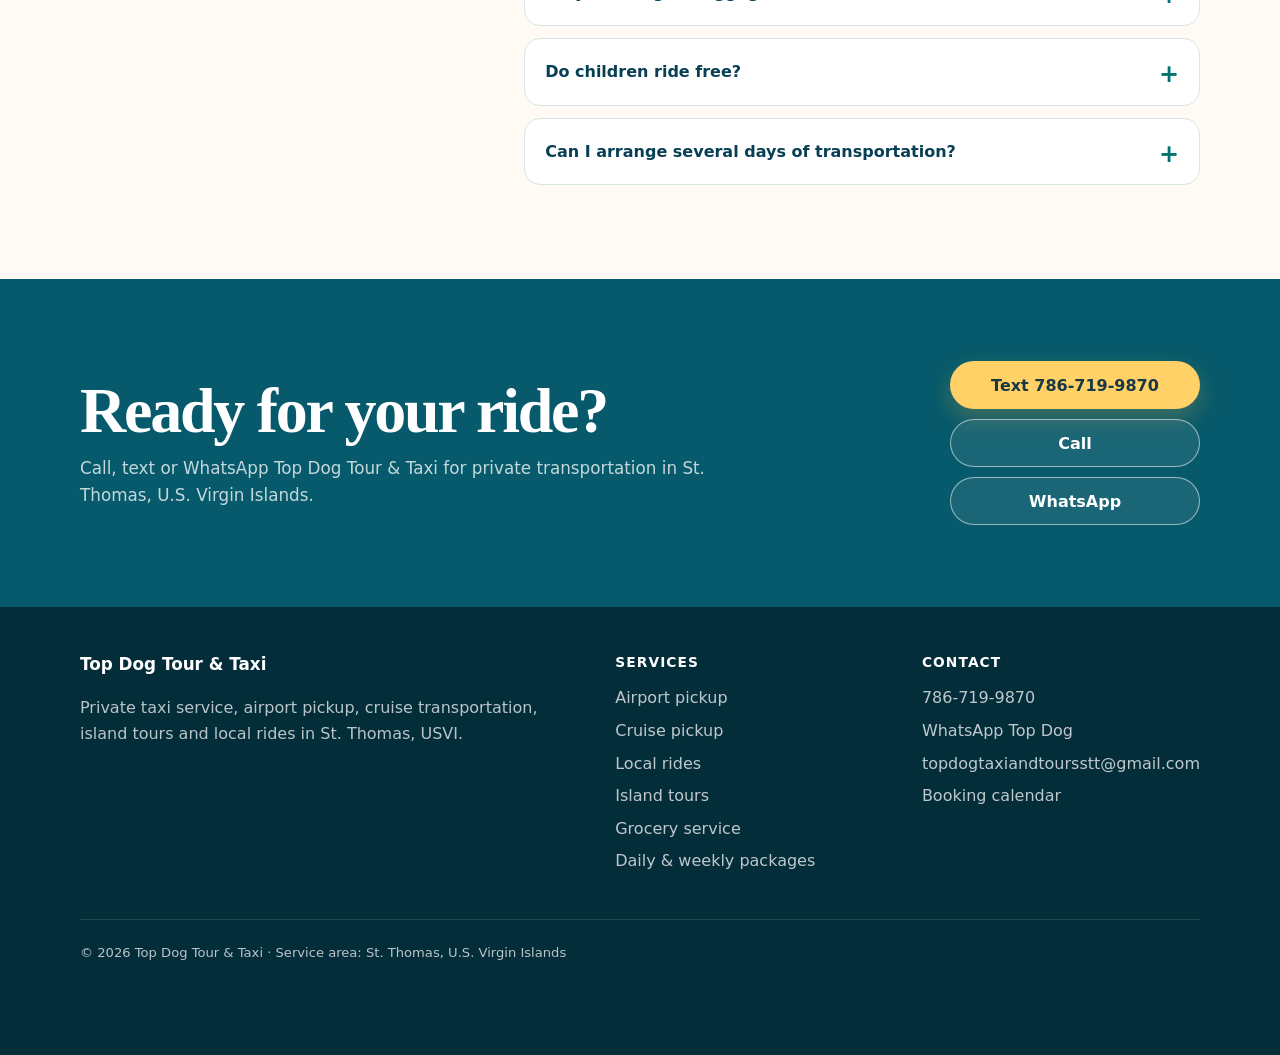
==== commit fcb442b8: "Simplify transportation pages and prioritize text booking" ====
--- a/index.html
+++ b/index.html
@@ -1184,7 +1184,27 @@
         transition-duration: .01ms !important;
       }
     }
-  .floating-sms{position:fixed;right:16px;bottom:90px;z-index:1100;background:#12b76a;color:#fff;padding:12px 18px;border-radius:999px;font-weight:900;text-decoration:none;box-shadow:0 10px 24px #0003}</style>
+  .floating-sms{position:fixed;right:16px;bottom:90px;z-index:1100;background:#12b76a;color:#fff;padding:12px 18px;border-radius:999px;font-weight:900;text-decoration:none;box-shadow:0 10px 24px #0003}
+
+/* Bright, coastal colors with clear contrast and comfortable tap targets. */
+:root{--ink:#153c4a;--muted:#4a6872;--navy:#073f55;--navy-2:#075a6b;--teal:#007174;--aqua:#def8f1;--sand:#fff2df;--gold:#ffd166;--gold-dark:#734600;--line:#d5e7e2}
+body{background:#fffaf4}.site-header{background:rgba(255,253,246,.98);border-top:5px solid #f77e6b}
+.hero{min-height:500px;padding-block:0;background:#087e86}.hero-shade{background:linear-gradient(90deg,rgba(2,75,93,.94),rgba(0,128,135,.58)),linear-gradient(0deg,rgba(3,65,80,.22),transparent)}
+.hero-grid{display:block;padding-block:80px}.hero-grid>div{max-width:810px}.hero .eyebrow{color:#b9fff0}.hero-lead{max-width:650px}
+.button-primary{background:#ffd166;color:#183845}.button-primary:hover{background:#ffe091}.button-teal{background:#007174;color:#fff}
+#services{background:linear-gradient(180deg,#fff9ec,#fff2df);padding-block:78px}.services-grid{grid-template-columns:repeat(3,minmax(0,1fr))}
+.service-card{border:1px solid #c9e9df;border-top:6px solid #16a89e;background:#e4fbf3;min-height:330px}.service-card:nth-child(2){border-top-color:#f47d69;background:#fff0e9}.service-card:nth-child(3){border-top-color:#ffca59;background:#fff7dd}
+.service-icon{background:#d6f8ef;color:#075d67}.service-card:nth-child(2) .service-icon{background:#ffebe4}.service-card:nth-child(3) .service-icon{background:#fff0c7}
+.card-actions{display:flex;flex-wrap:wrap;align-items:center;gap:12px;margin-top:auto}.service-card .card-actions a{margin-top:0}.service-card .card-actions .button{color:#173845;background:#ffd166;padding:12px 18px}.service-card .card-actions .service-link{color:#006b73}
+.more-services{margin:28px 0 0;color:#355e67}.more-services a{color:#006b73;font-weight:800}
+.calculator-section{background:#dcf8f2;color:#153c4a}.calculator-section .section-kicker{color:#007174}.calculator-section .section-heading{color:#073f55}.calculator-section .section-intro{color:#476871}
+.result-card{background:#fff6df;color:#153c4a}.result-card .estimate-label,.result-card .estimate-note{color:#476871}.result-card .estimate-total{color:#075a6b}
+.quote-section{background:#fff8ed}.simple-quote{padding:36px;border-radius:24px;background:#e2f8f2;border:1px solid #bee7dd}.simple-quote h2{color:#073f55;margin-bottom:10px}.simple-quote p{max-width:760px;color:#3d626a}.simple-quote .hero-actions{margin-top:20px}
+.review-callout{background:#fff0df}.contact-section{background:#075a6b}.mobile-actions{grid-template-columns:1.2fr .8fr}
+@media(max-width:900px){.services-grid{grid-template-columns:1fr 1fr}}
+@media(max-width:650px){.hero{min-height:auto}.hero-shade{background:linear-gradient(180deg,rgba(0,94,110,.80),rgba(0,91,106,.92))}.hero-grid{padding:60px 0 68px}.services-grid{grid-template-columns:1fr}.service-card{min-height:0}.service-card .card-actions{width:100%;margin-top:12px}.service-card .card-actions .button{width:100%}.simple-quote{padding:26px 20px}.mobile-actions{grid-template-columns:1.2fr .8fr}}
+
+</style>
 
 <title>St. Thomas Private Driver &amp; Cruise Taxi | Top Dog</title>
 <meta name="description" content="St. Thomas private driver, daily and weekly transportation, cruise port taxi and private island tours. Crown Bay, Havensight and STT airport pickup.">
@@ -1313,7 +1333,7 @@
       "name": "Can I arrange several days of transportation?",
       "acceptedAnswer": {
         "@type": "Answer",
-        "text": "Yes. Arrange daily or weekly transportation in St. Thomas for beaches, restaurants, grocery stores, excursions and other destinations based on your plans. The daily rate for 2 people is $100; pricing varies with length of stay. For 3 or more people, request a custom quote. Confirm the schedule and included trips before booking."
+        "text": "Yes. Arrange daily or weekly transportation in St. Thomas for beaches, restaurants, grocery stores, excursions and other destinations based on your plans. Send your dates, group size, destinations and expected rides for a custom quote. Confirm the schedule and included trips before booking."
       }
     }
   ]
@@ -1335,12 +1355,12 @@
       </a>
 
       <nav class="desktop-nav" id="siteNav" aria-label="Main navigation">
+        <a href="#services">Services</a>
+        <a href="cruise-pickup.html">Cruise pickup</a>
+        <a href="airport.html">Airport</a>
         <a href="weekly-rates.html">Daily &amp; weekly</a>
-        <a href="#airport">Airport</a>
-        <a href="cruise-pickup.html">Cruise pickup</a>
-        <a href="https://calendar.google.com/calendar/appointments/schedules/AcZssZ3RsGZ25cfRCJijLFOuhZ4RxNrr72U5yxFNUqqR9U23FXZei4HqZlpoCpI7_FhxUN5nwMmXyM6N" target="_blank" rel="noopener">Booking calendar</a>
-        <a class="button button-teal" href="https://wa.me/17867199870?text=Hi%20Top%20Dog%20Tour%20%26%20Taxi%2C%20I%20need%20transportation%20in%20St.%20Thomas." target="_blank" rel="noopener">WhatsApp us</a>
-      <a href="price-calculator.html">Price Calculator</a></nav>
+        <a class="button button-teal" href="sms:+17867199870?body=Hi%20Top%20Dog%21%20I%20would%20like%20a%20transportation%20quote%20in%20St.%20Thomas.%20Date%3A%20%20Number%20of%20guests%3A%20%20Pickup%20location%3A%20%20Plans%3A%20">Text us</a>
+      </nav>
 
       <button class="menu-toggle" id="menuToggle" type="button" aria-expanded="false" aria-controls="siteNav" aria-label="Open menu">☰</button>
     </div>
@@ -1350,151 +1370,50 @@
     <section class="hero" aria-labelledby="hero-title">
       <img class="hero-photo" src="hero-st-thomas.webp" width="1600" height="1200" alt="St. Thomas harbor and island view" fetchpriority="high">
       <div class="hero-shade" aria-hidden="true"></div>
-
-      <div class="container hero-grid">
-        <div>
-          <p class="eyebrow">Serving St. Thomas, U.S. Virgin Islands</p>
-          <h1 id="hero-title">St. Thomas Private Driver, Daily Packages &amp; Cruise Pickup</h1>
-          <p class="hero-lead">Plan a private driver for the day, daily or weekly transportation during your stay, or cruise pickup and island tours from Crown Bay and Havensight. STT airport transportation is also available.</p>
-
-          <div class="hero-actions">
-            <a class="button button-primary" href="weekly-rates.html">Daily &amp; Weekly Packages</a>
-            <a class="button button-secondary" href="cruise-pickup.html">Cruise Pickup &amp; Tours</a>
-            <a class="button button-primary" href="https://calendar.google.com/calendar/appointments/schedules/AcZssZ3RsGZ25cfRCJijLFOuhZ4RxNrr72U5yxFNUqqR9U23FXZei4HqZlpoCpI7_FhxUN5nwMmXyM6N" target="_blank" rel="noopener">Book with Google Calendar</a>
-            <a class="button button-primary" href="https://wa.me/17867199870?text=Hi%20Top%20Dog%20Tour%20%26%20Taxi%2C%20I%20need%20a%20ride%20in%20St.%20Thomas.%20My%20pickup%20location%20is%3A%20" target="_blank" rel="noopener">Get a quote on WhatsApp</a>
-            <a class="button button-outline" href="tel:+17867199870">Call&nbsp;786&#8209;719&#8209;9870</a>
-          </div>
-
-          <ul class="benefit-row" aria-label="Service benefits">
-            <li class="benefit">Private group service</li>
-            <li class="benefit">No bag fees</li>
-            <li class="benefit">Children under 7 ride free</li>
-          </ul>
+      <div class="container hero-grid"><div>
+        <p class="eyebrow">Locally run · St. Thomas, USVI</p>
+        <h1 id="hero-title">St. Thomas Taxi &amp; Private Driver</h1>
+        <p class="hero-lead">Airport pickups, cruise port rides, island tours, and daily or weekly transportation—planned around your trip.</p>
+        <div class="hero-actions">
+          <a class="button button-primary" href="sms:+17867199870?body=Hi%20Top%20Dog%21%20I%20would%20like%20a%20transportation%20quote%20in%20St.%20Thomas.%20Date%3A%20%20Number%20of%20guests%3A%20%20Pickup%20location%3A%20%20Plans%3A%20">Text Us for a Quote</a>
+          <a class="button button-secondary" href="#services">See Our Services</a>
         </div>
-
-        <aside class="fast-card" aria-label="Fast booking information">
-          <p class="mini-label">Fastest way to book</p>
-          <h2>Send your trip details</h2>
-          <p>We can quote your ride faster when your first message includes:</p>
-          <ul class="detail-list">
-            <li><span aria-hidden="true">1.</span><span>Pickup and destination</span></li>
-            <li><span aria-hidden="true">2.</span><span>Date and pickup time</span></li>
-            <li><span aria-hidden="true">3.</span><span>Number of passengers</span></li>
-            <li><span aria-hidden="true">4.</span><span>Flight, ship or luggage details</span></li>
-          </ul>
-          <a class="button button-teal" href="#quote">Build my message</a>
-        </aside>
+        <ul class="benefit-row" aria-label="Service benefits"><li class="benefit">Private for your group</li><li class="benefit">No bag fees</li><li class="benefit">Children under 7 ride free</li></ul>
+      </div></div>
+    </section>
+
+    
+
+    <section id="services" aria-labelledby="services-title">
+      <div class="container">
+        <p class="section-kicker">Explore with Top Dog</p>
+        <h2 class="section-heading" id="services-title">How can we help you get around?</h2>
+        <p class="section-intro">Choose what you need, then text us your plans for a quote.</p>
+        <div class="services-grid">
+          <article class="service-card">
+            <span class="service-icon" aria-hidden="true">☀</span>
+            <h3>Private Driving | Daily &amp; Weekly</h3>
+            <p>Plan private rides during your St. Thomas stay for beaches, shopping, restaurants and sightseeing. Ask about grocery stops at Cost-U-Less, The Market or PriceSmart.</p>
+            <div class="card-actions"><a class="button button-primary" href="sms:+17867199870?body=Hi%20Top%20Dog%21%20I%20am%20interested%20in%20daily%20or%20weekly%20private%20driving%20in%20St.%20Thomas.%20Dates%3A%20%20Number%20of%20guests%3A%20%20Where%20we%20are%20staying%3A%20%20Plans%3A%20">Text Us for a Quote</a><a class="service-link" href="weekly-rates.html">Daily &amp; weekly details →</a></div>
+          </article>
+          <article class="service-card">
+            <span class="service-icon" aria-hidden="true">⚓</span>
+            <h3>Cruise Pickup &amp; Island Tours</h3>
+            <p>Arriving by cruise ship? Arrange private transportation from Havensight or Crown Bay for beaches, sightseeing and island tours.</p>
+            <div class="card-actions"><a class="button button-primary" href="sms:+17867199870?body=Hi%20Top%20Dog%21%20I%20would%20like%20a%20cruise%20pickup%20quote%20in%20St.%20Thomas.%20Ship%3A%20%20Date%3A%20%20Port%3A%20%20Number%20of%20guests%3A%20%20Plans%3A%20%20All-aboard%20time%3A%20">Text Us for a Quote</a><a class="service-link" href="cruise-pickup.html">Cruise pickup details →</a></div>
+          </article>
+          <article class="service-card" id="airport">
+            <span class="service-icon" aria-hidden="true">✈</span>
+            <h3>STT Airport Pickup</h3>
+            <p>Request private pickup from Cyril E. King Airport to your hotel, villa, resort or ferry. Send your flight details and luggage count.</p>
+            <div class="card-actions"><a class="button button-primary" href="sms:+17867199870?body=Hi%20Top%20Dog%21%20I%20would%20like%20an%20STT%20airport%20pickup%20quote.%20Flight%3A%20%20Arrival%20date%20and%20time%3A%20%20Destination%3A%20%20Guests%3A%20%20Bags%3A%20">Text Us for a Quote</a><a class="service-link" href="airport.html">Airport pickup details →</a></div>
+          </article>
+        </div>
+        <p class="more-services">More ways to explore: <a href="local-rides.html">local rides</a> · <a href="tours.html">island tours</a> · <a href="grocery.html">grocery service</a></p>
       </div>
     </section>
 
-    <section class="trust-strip" aria-label="Top Dog service highlights">
-      <div class="container trust-grid">
-        <div class="trust-item">
-          <strong>STT Airport</strong>
-          <span>Cyril E. King pickup</span>
-        </div>
-        <div class="trust-item">
-          <strong>Cruise Ports</strong>
-          <span>Havensight &amp; Crown Bay</span>
-        </div>
-        <div class="trust-item">
-          <strong>Island-wide</strong>
-          <span>Hotels, villas &amp; beaches</span>
-        </div>
-        <div class="trust-item">
-          <strong>Easy booking</strong>
-          <span>Call, text or WhatsApp</span>
-        </div>
-      </div>
-    </section>
-
-    <section id="services" aria-labelledby="services-title">
-      <div class="container">
-        <p class="section-kicker">Choose your service</p>
-        <h2 class="section-heading" id="services-title">Transportation for the way you’re visiting St. Thomas</h2>
-        <p class="section-intro">Airport arrivals, cruise days, beach plans, dinners, errands and longer stays—all in one place.</p>
-
-        <div class="services-grid">
-          <article class="service-card">
-            <span class="service-icon" aria-hidden="true">●</span>
-            <h3>Private Driver for the Day</h3>
-            <p>Looking for a St. Thomas private driver? Plan beach visits, restaurant trips, grocery stops, excursions and other destinations around your day.</p>
-            <a href="local-rides.html">Plan your day →</a>
-          </article>
-
-          <article class="service-card">
-            <span class="service-icon" aria-hidden="true">□</span>
-            <h3>Daily &amp; Weekly Transportation</h3>
-            <p>Daily rate for 2 people: $100. Pricing varies with length of stay. For 3 or more people, request a custom quote for your plans.</p>
-            <a href="weekly-rates.html">Explore packages &amp; request a quote →</a>
-          </article>
-
-          <article class="service-card">
-            <span class="service-icon" aria-hidden="true">⚓</span>
-            <h3>Cruise Pickup &amp; Private Tours</h3>
-            <p>Pickup from Havensight or Crown Bay for beaches, shopping, restaurants, scenic stops and private island tours.</p>
-            <a href="cruise-pickup.html">Cruise pickup details →</a>
-          </article>
-
-          <article class="service-card">
-            <span class="service-icon" aria-hidden="true">✈</span>
-            <h3>STT Airport Pickup</h3>
-            <p>Private pickup from Cyril E. King Airport to hotels, villas, vacation rentals, ferries and destinations across St. Thomas.</p>
-            <a href="airport.html">Airport pickup details →</a>
-          </article>
-
-          <article class="service-card">
-            <span class="service-icon" aria-hidden="true">◇</span>
-            <h3>Private Island Tours</h3>
-            <p>Flexible tours with overlooks, beaches, shopping, local food and photo stops chosen around your group.</p>
-            <a href="tours.html">Explore island tours →</a>
-          </article>
-
-          <article class="service-card">
-            <span class="service-icon" aria-hidden="true">▣</span>
-            <h3>Grocery Stops &amp; Delivery</h3>
-            <p>Add a grocery stop to your ride or arrange delivery of water, snacks and vacation essentials to your stay.</p>
-            <a href="grocery.html">Grocery service details →</a>
-          </article>
-        </div>
-      </div>
-    </section>
-
-    <section class="split-section" id="airport" aria-labelledby="airport-title">
-      <div class="container split-grid">
-        <div class="feature-photo">
-          <img src="airport-stt.webp" width="900" height="1100" alt="Cyril E. King Airport runway in St. Thomas" loading="lazy">
-          <div class="feature-badge">Private pickup from Cyril E. King Airport (STT)</div>
-        </div>
-
-        <div class="split-copy">
-          <p class="section-kicker">STT airport transportation</p>
-          <h2 class="section-heading" id="airport-title">Start your vacation with a driver ready for your arrival</h2>
-          <p class="section-intro">Share your airline, flight number, arrival time, destination, passenger count and luggage count so your driver can plan the pickup.</p>
-
-          <ul class="check-list">
-            <li>No separate fee for standard luggage</li>
-            <li>Children under 7 ride free</li>
-            <li>Up to 4 passengers when traveling with luggage</li>
-            <li>Hotels, villas, Airbnbs, ferry areas and resorts</li>
-          </ul>
-
-          <div class="hero-actions">
-            <a class="button button-teal" href="https://wa.me/17867199870?text=Hi%20Top%20Dog%20Tour%20%26%20Taxi%2C%20I%20need%20STT%20airport%20pickup.%20Airline%2Fflight%3A%20%20Arrival%20date%2Ftime%3A%20%20Destination%3A%20%20Passengers%3A%20%20Bags%3A%20" target="_blank" rel="noopener">Book airport pickup</a>
-            <a class="button button-secondary" href="airport.html">See airport details</a>
-          </div>
-
-          <ul class="route-pills" aria-label="Popular airport destinations">
-            <li>Red Hook</li>
-            <li>Margaritaville</li>
-            <li>Sapphire</li>
-            <li>Frenchman’s Reef</li>
-            <li>Magens Bay</li>
-            <li>Secret Harbour</li>
-          </ul>
-        </div>
-      </div>
-    </section>
+    
 
     <section class="calculator-section" id="rates" aria-labelledby="rates-title">
       <div class="container">
@@ -1533,116 +1452,22 @@
             <span class="estimate-label">Estimated trip total</span>
             <strong class="estimate-total" id="estimateTotal">$24</strong>
             <p class="estimate-note" id="estimateNote">Crown Bay · 2 passengers at $12 per person</p>
-            <a class="button button-primary" id="bookEstimate" href="https://wa.me/17867199870" target="_blank" rel="noopener">Send this trip on WhatsApp</a>
+            <a class="button button-primary" id="bookEstimate" href="sms:+17867199870?body=Hi%20Top%20Dog%21%20I%20would%20like%20an%20STT%20airport%20pickup%20quote.%20Flight%3A%20%20Arrival%20date%20and%20time%3A%20%20Destination%3A%20%20Guests%3A%20%20Bags%3A%20">Text This Trip for a Quote</a>
           </div>
         </div>
       </div>
     </section>
 
-<section class="calculator-section" aria-labelledby="airport-calculator-title"><div class="container">        <div class="quote-box" style="margin-bottom:24px;">
-          <h2 id="airport-calculator-title">Airport Price Calculator</h2>
-          <div class="field">
-            <label for="airportZoneHome">Destination</label>
-            <select id="airportZoneHome">
-              <option value="25">Sapphire / Margaritaville — $25</option>
-              <option value="23">Red Hook — $23</option>
-              <option value="20">Bolongo — $20</option>
-              <option value="12">Crown Bay — $12</option>
-              <option value="15">Blackbeard’s Castle — $15</option>
-              <option value="18">Marriott / Frenchman’s Reef — $18</option>
-              <option value="25">Magens / Peterborg — $25</option>
-              <option value="25">Ritz / Secret Harbour — $25</option>
-              <option value="15">Havensight — $15</option>
-              <option value="ask">Airbnb / villa not listed — custom/ask</option>
-            </select>
-          </div>
-          <div class="field">
-            <label for="airportPeopleHome">Number of people</label>
-            <input id="airportPeopleHome" type="number" min="1" value="2" />
-          </div>
-          <button class="calc-btn" onclick="calcAirportHome()">Calculate Airport Rate</button>
-          <div class="quote-total" id="airportTotalHome" style="margin-top:14px;">$0.00</div>
-          <div class="quote-box" id="airportBreakdownHome">Choose destination and tap Calculate Airport Rate.</div>
-        </div>
-
-        </div></section>
-    <section aria-labelledby="popular-routes-title">
-      <div class="container">
-        <p class="section-kicker">Popular airport routes</p>
-        <h2 class="section-heading" id="popular-routes-title">Plan the ride from STT to your first stop</h2>
-        <p class="section-intro">These common per-person estimates make it easier to budget before you land. Confirm your date, flight and destination when booking.</p>
-
-        <div class="ride-types">
-          <article class="ride-type">
-            <h3>STT Airport to Red Hook</h3>
-            <p><strong>$23 per person.</strong> Convenient for the ferry terminal, East End stays, restaurants and nearby connections.</p>
-            <a href="stt-airport-to-red-hook.html">See Red Hook pickup details →</a>
-          </article>
-          <article class="ride-type">
-            <h3>STT Airport to Magens Bay</h3>
-            <p><strong>$25 per person.</strong> For Magens Bay and Peterborg-area accommodations, with standard luggage included.</p>
-            <a href="stt-airport-to-magens-bay.html">See Magens Bay pickup details →</a>
-          </article>
-          <article class="ride-type">
-            <h3>STT Airport to Sapphire</h3>
-            <p><strong>$25 per person.</strong> The same estimate applies to Sapphire, Margaritaville, the Ritz and Secret Harbour.</p>
-            <a href="airport.html">Compare all airport destinations →</a>
-          </article>
-        </div>
-      </div>
-    </section>
+
+    
 
     <section class="quote-section" id="quote" aria-labelledby="quote-title">
-      <div class="container quote-shell">
-        <div class="quote-copy">
-          <p class="section-kicker">Quick quote</p>
-          <h2 class="section-heading" id="quote-title">Build your booking message</h2>
-          <p>Enter the basics and we’ll open WhatsApp with your trip details already organized.</p>
-          <div class="quote-tip"><strong>Airport?</strong> Add your flight and luggage. <strong>Cruise?</strong> Add your ship and all-aboard time.</div>
-        </div>
-
-        <form class="quote-form" id="quoteForm">
-          <div class="field-full">
-            <label for="serviceType">Service</label>
-            <select id="serviceType">
-              <option>Private driver for the day</option>
-              <option>Private taxi ride</option>
-              <option>STT airport pickup</option>
-              <option>Cruise port pickup</option>
-              <option>Private island tour</option>
-              <option>Grocery stop or delivery</option>
-              <option>Daily or weekly transportation</option>
-            </select>
-          </div>
-
-          <div>
-            <label for="pickup">Pickup location</label>
-            <input id="pickup" type="text" autocomplete="off" placeholder="Airport, hotel, villa or port">
-          </div>
-          <div>
-            <label for="destination">Destination</label>
-            <input id="destination" type="text" placeholder="Hotel, beach, restaurant or area">
-          </div>
-          <div>
-            <label for="tripDate">Date</label>
-            <input id="tripDate" type="date">
-          </div>
-          <div>
-            <label for="tripTime">Pickup time</label>
-            <input id="tripTime" type="time">
-          </div>
-          <div class="field-full">
-            <label for="passengers">Passengers</label>
-            <input id="passengers" type="number" min="1" max="12" inputmode="numeric" placeholder="Number of passengers">
-          </div>
-          <div class="field-full">
-            <label for="notes">Length of stay, planned rides, flight, ship, luggage or other details</label>
-            <textarea id="notes" placeholder="Anything we should know"></textarea>
-          </div>
-
-          <button class="button button-teal" type="submit">Send quote request on WhatsApp</button>
-        </form>
-      </div>
+      <div class="container"><div class="simple-quote">
+        <p class="section-kicker">Let’s plan your ride</p>
+        <h2 class="section-heading" id="quote-title">Text us your trip details</h2>
+        <p>Send your date, group size, pickup location and plans. For airport rides, include your flight; for cruises, include your ship and all-aboard time.</p>
+        <div class="hero-actions"><a class="button button-primary" href="sms:+17867199870?body=Hi%20Top%20Dog%21%20I%20would%20like%20a%20transportation%20quote%20in%20St.%20Thomas.%20Date%3A%20%20Number%20of%20guests%3A%20%20Pickup%20location%3A%20%20Plans%3A%20">Text Us for a Quote</a><a class="button button-secondary" href="https://wa.me/17867199870" target="_blank" rel="noopener">WhatsApp</a><a class="button button-secondary" href="https://calendar.app.google/QhGbrGE2vqHfdK3t5" target="_blank" rel="noopener">Booking Calendar</a></div>
+      </div></div>
     </section>
 
     <aside class="review-callout" aria-labelledby="review-title">
@@ -1686,7 +1511,7 @@
           </details>
           <details>
             <summary>Can I arrange several days of transportation?</summary>
-            <p>Yes. Arrange daily or weekly transportation in St. Thomas for beaches, restaurants, grocery stores, excursions and other destinations based on your plans. The daily rate for 2 people is $100; pricing varies with length of stay. For 3 or more people, request a custom quote. Confirm the schedule and included trips before booking.</p>
+            <p>Yes. Arrange daily or weekly transportation in St. Thomas for beaches, restaurants, grocery stores, excursions and other destinations based on your plans. Send your dates, group size, destinations and expected rides for a custom quote. Confirm the schedule and included trips before booking.</p>
           </details>
         </div>
       </div>
@@ -1698,11 +1523,7 @@
           <h2 id="contact-title">Ready for your ride?</h2>
           <p>Call, text or WhatsApp Top Dog Tour &amp; Taxi for private transportation in St. Thomas, U.S. Virgin Islands.</p>
         </div>
-        <div class="contact-actions">
-          <a class="button button-primary" href="https://wa.me/17867199870?text=Hi%20Top%20Dog%20Tour%20%26%20Taxi%2C%20I%20need%20transportation%20in%20St.%20Thomas." target="_blank" rel="noopener">WhatsApp&nbsp;786&#8209;719&#8209;9870</a>
-          <a class="button button-outline" href="tel:+17867199870">Call</a>
-          <a class="button button-outline" href="sms:+17867199870">Send a text</a>
-        </div>
+        <div class="contact-actions"><a class="button button-primary" href="sms:+17867199870?body=Hi%20Top%20Dog%21%20I%20would%20like%20a%20transportation%20quote%20in%20St.%20Thomas.%20Date%3A%20%20Number%20of%20guests%3A%20%20Pickup%20location%3A%20%20Plans%3A%20">Text 786-719-9870</a><a class="button button-outline" href="tel:+17867199870">Call</a><a class="button button-outline" href="https://wa.me/17867199870" target="_blank" rel="noopener">WhatsApp</a></div>
       </div>
     </section>
   </main>
@@ -1735,10 +1556,7 @@
     </div>
   </footer>
 
-  <nav class="mobile-actions" aria-label="Quick contact">
-    <a class="button button-secondary" href="tel:+17867199870">Call</a>
-    <a class="button button-primary" href="https://wa.me/17867199870?text=Hi%20Top%20Dog%20Tour%20%26%20Taxi%2C%20I%20need%20a%20ride%20in%20St.%20Thomas." target="_blank" rel="noopener">WhatsApp quote</a>
-  </nav>
+  <nav class="mobile-actions" aria-label="Quick contact"><a class="button button-primary" href="sms:+17867199870?body=Hi%20Top%20Dog%21%20I%20would%20like%20a%20transportation%20quote%20in%20St.%20Thomas.%20Date%3A%20%20Number%20of%20guests%3A%20%20Pickup%20location%3A%20%20Plans%3A%20">Text Us</a><a class="button button-secondary" href="tel:+17867199870">Call</a></nav>
 
   <script>
     const phoneNumber = "17867199870";
@@ -1776,7 +1594,7 @@
       if (zone.value === "custom") {
         total.textContent = "Ask us";
         note.textContent = "Send the property name or address for an exact quote.";
-        bookEstimate.href = `https://wa.me/${phoneNumber}?text=${encodeURIComponent("Hi Top Dog Tour & Taxi, I need an airport pickup quote for a villa or Airbnb that is not listed. The property/address is: ")}`;
+        bookEstimate.href = `sms:+${phoneNumber}?body=${encodeURIComponent("Hi Top Dog Tour & Taxi, I need an airport pickup quote for a villa or Airbnb that is not listed. The property/address is: ")}`;
         return;
       }
 
@@ -1787,59 +1605,17 @@
       note.textContent = `${destinationName} · ${passengerCount} ${passengerCount === 1 ? "passenger" : "passengers"} at $${perPerson} per person`;
 
       const message = `Hi Top Dog Tour & Taxi, I want to book STT airport pickup to ${destinationName} for ${passengerCount} ${passengerCount === 1 ? "passenger" : "passengers"}. The calculator estimate is $${estimate}. My flight and arrival details are: `;
-      bookEstimate.href = `https://wa.me/${phoneNumber}?text=${encodeURIComponent(message)}`;
+      bookEstimate.href = `sms:+${phoneNumber}?body=${encodeURIComponent(message)}`;
     }
 
     document.getElementById("calculateRate").addEventListener("click", calculateAirportRate);
     zone.addEventListener("change", calculateAirportRate);
     people.addEventListener("change", calculateAirportRate);
 
-    document.getElementById("quoteForm").addEventListener("submit", (event) => {
-      event.preventDefault();
-
-      const service = document.getElementById("serviceType").value;
-      const pickup = document.getElementById("pickup").value.trim() || "not entered";
-      const destination = document.getElementById("destination").value.trim() || "not entered";
-      const date = document.getElementById("tripDate").value || "not entered";
-      const time = document.getElementById("tripTime").value || "not entered";
-      const passengers = document.getElementById("passengers").value || "not entered";
-      const notes = document.getElementById("notes").value.trim() || "none";
-
-      const message = `Hi Top Dog Tour & Taxi, I would like a quote.
-
-Service: ${service}
-Pickup: ${pickup}
-Destination: ${destination}
-Date: ${date}
-Time: ${time}
-Passengers: ${passengers}
-Details: ${notes}`;
-
-      window.open(`https://wa.me/${phoneNumber}?text=${encodeURIComponent(message)}`, "_blank", "noopener");
-    });
+
 
     calculateAirportRate();
   </script>
-<a class="floating-sms" href="sms:+17867199870">Chat Now</a><script>    function calcAirportHome() {
-      const zone = document.getElementById("airportZoneHome");
-      const zoneValue = zone.value;
-      const people = Number(document.getElementById("airportPeopleHome").value);
-      const total = document.getElementById("airportTotalHome");
-      const breakdown = document.getElementById("airportBreakdownHome");
-
-      if (zoneValue === "ask") {
-        total.innerText = "Ask Us";
-        breakdown.innerHTML = "Airbnb/villa not listed? Message us for an exact quote.";
-        return;
-      }
-
-      const rate = Number(zoneValue);
-      const tripTotal = rate * people;
-      total.innerText = "$" + tripTotal.toFixed(2);
-      breakdown.innerHTML = "<b>Destination:</b> " + zone.options[zone.selectedIndex].text +
-        "<br><b>Rate:</b> $" + rate.toFixed(2) + " per person" +
-        "<br><b>People:</b> " + people;
-    }
-
-</script></body>
+</body>
 </html>
+
